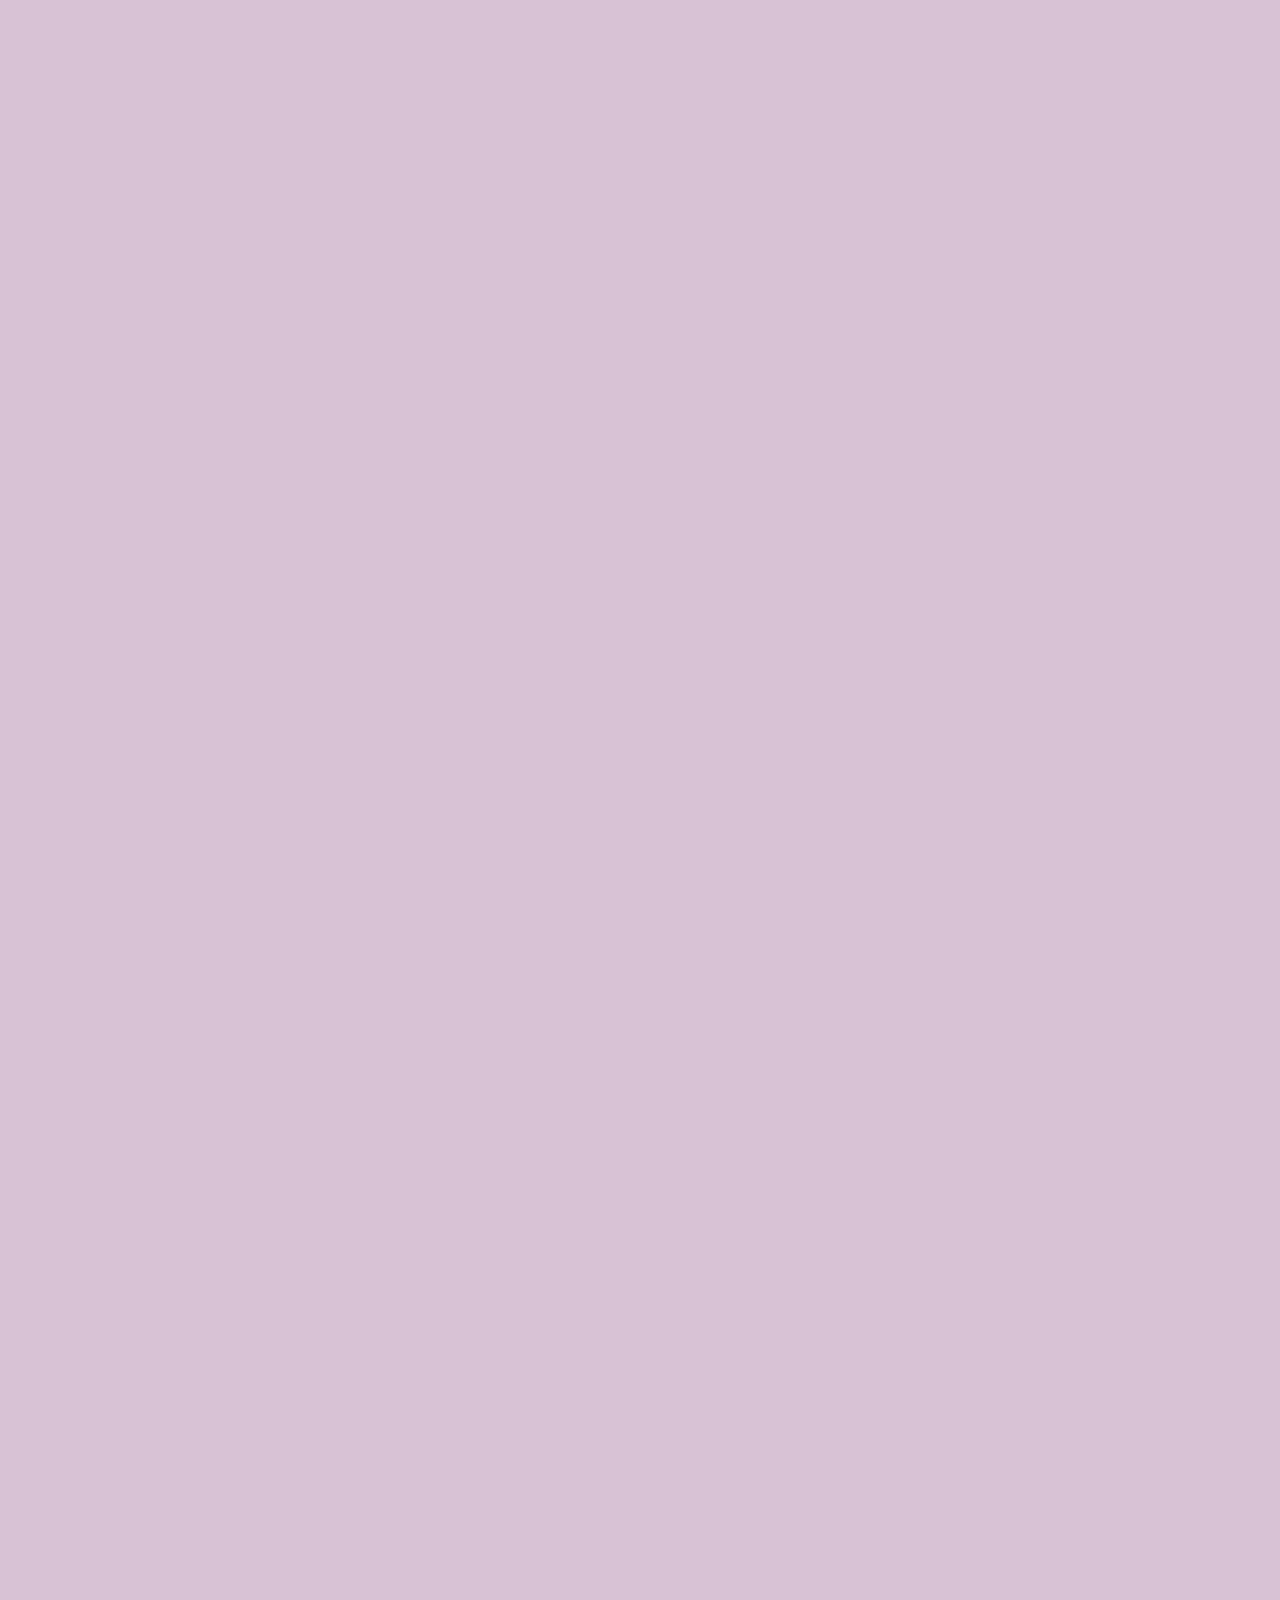
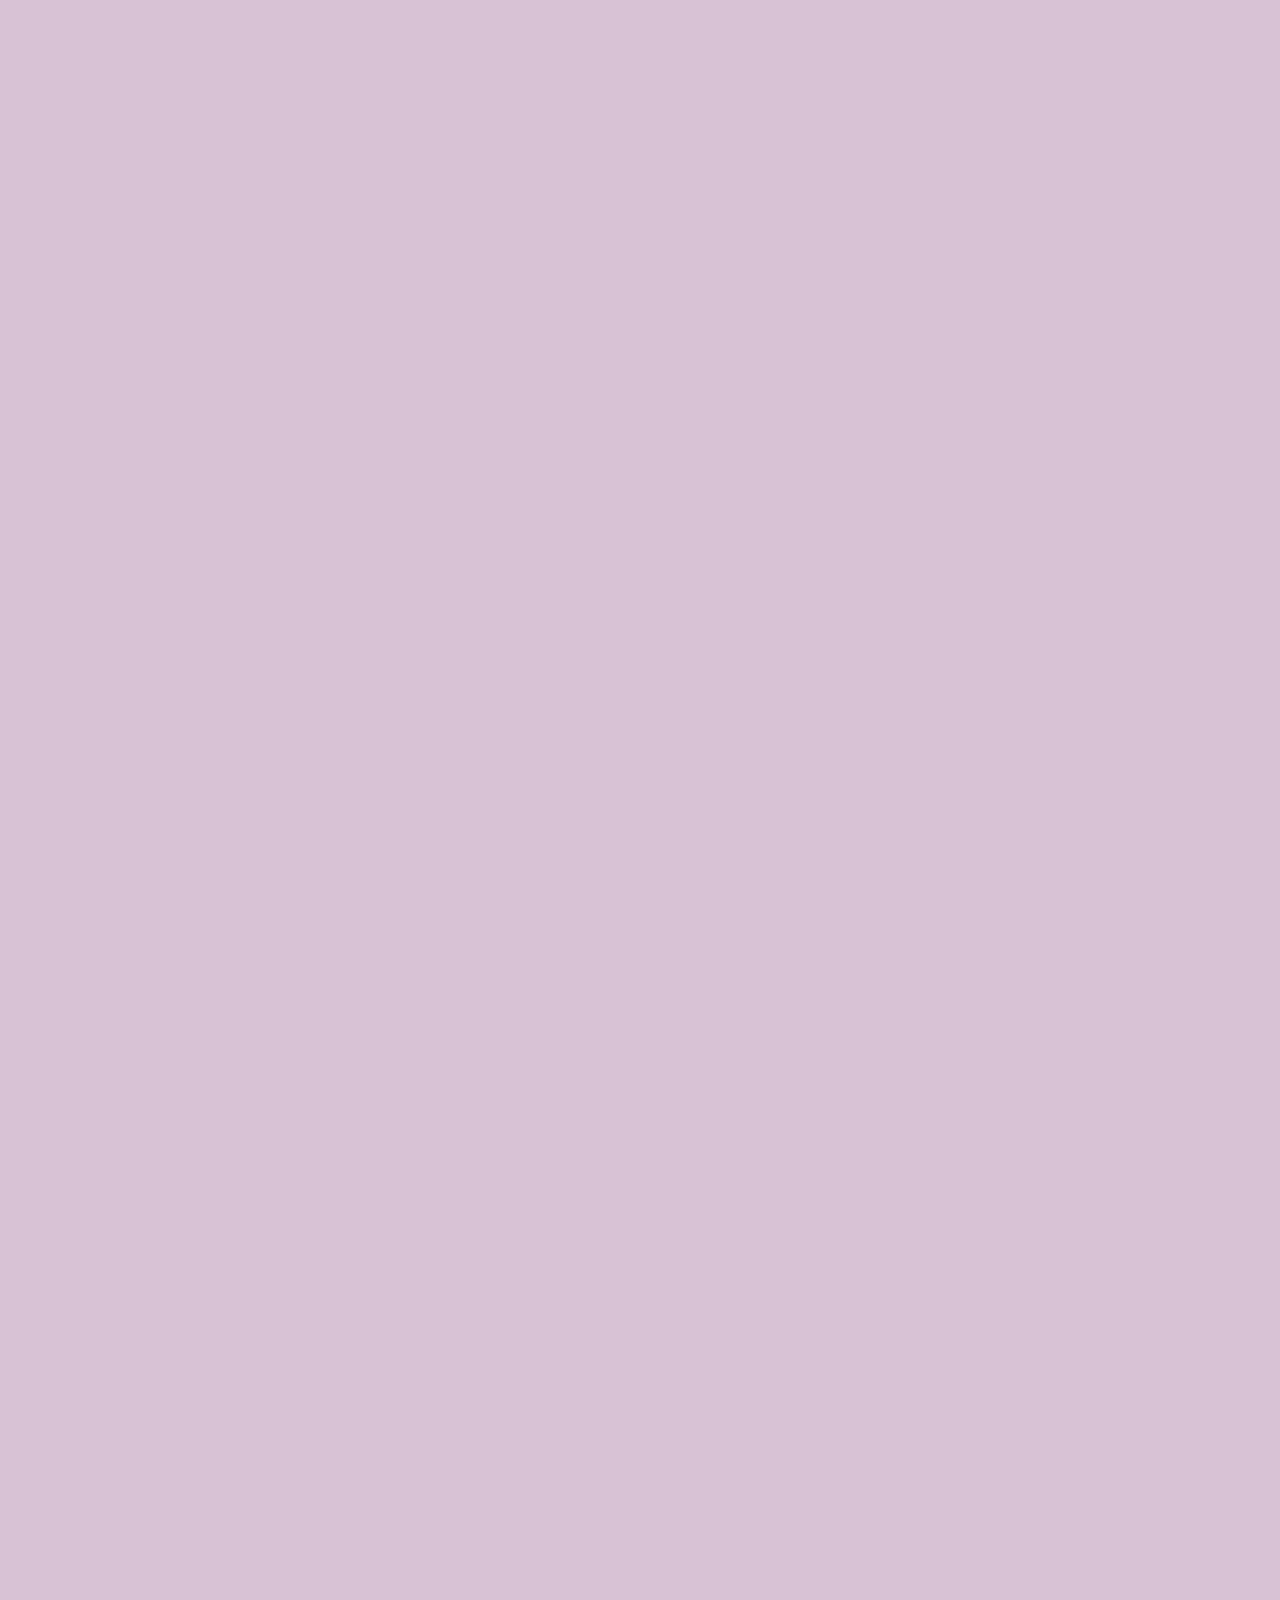
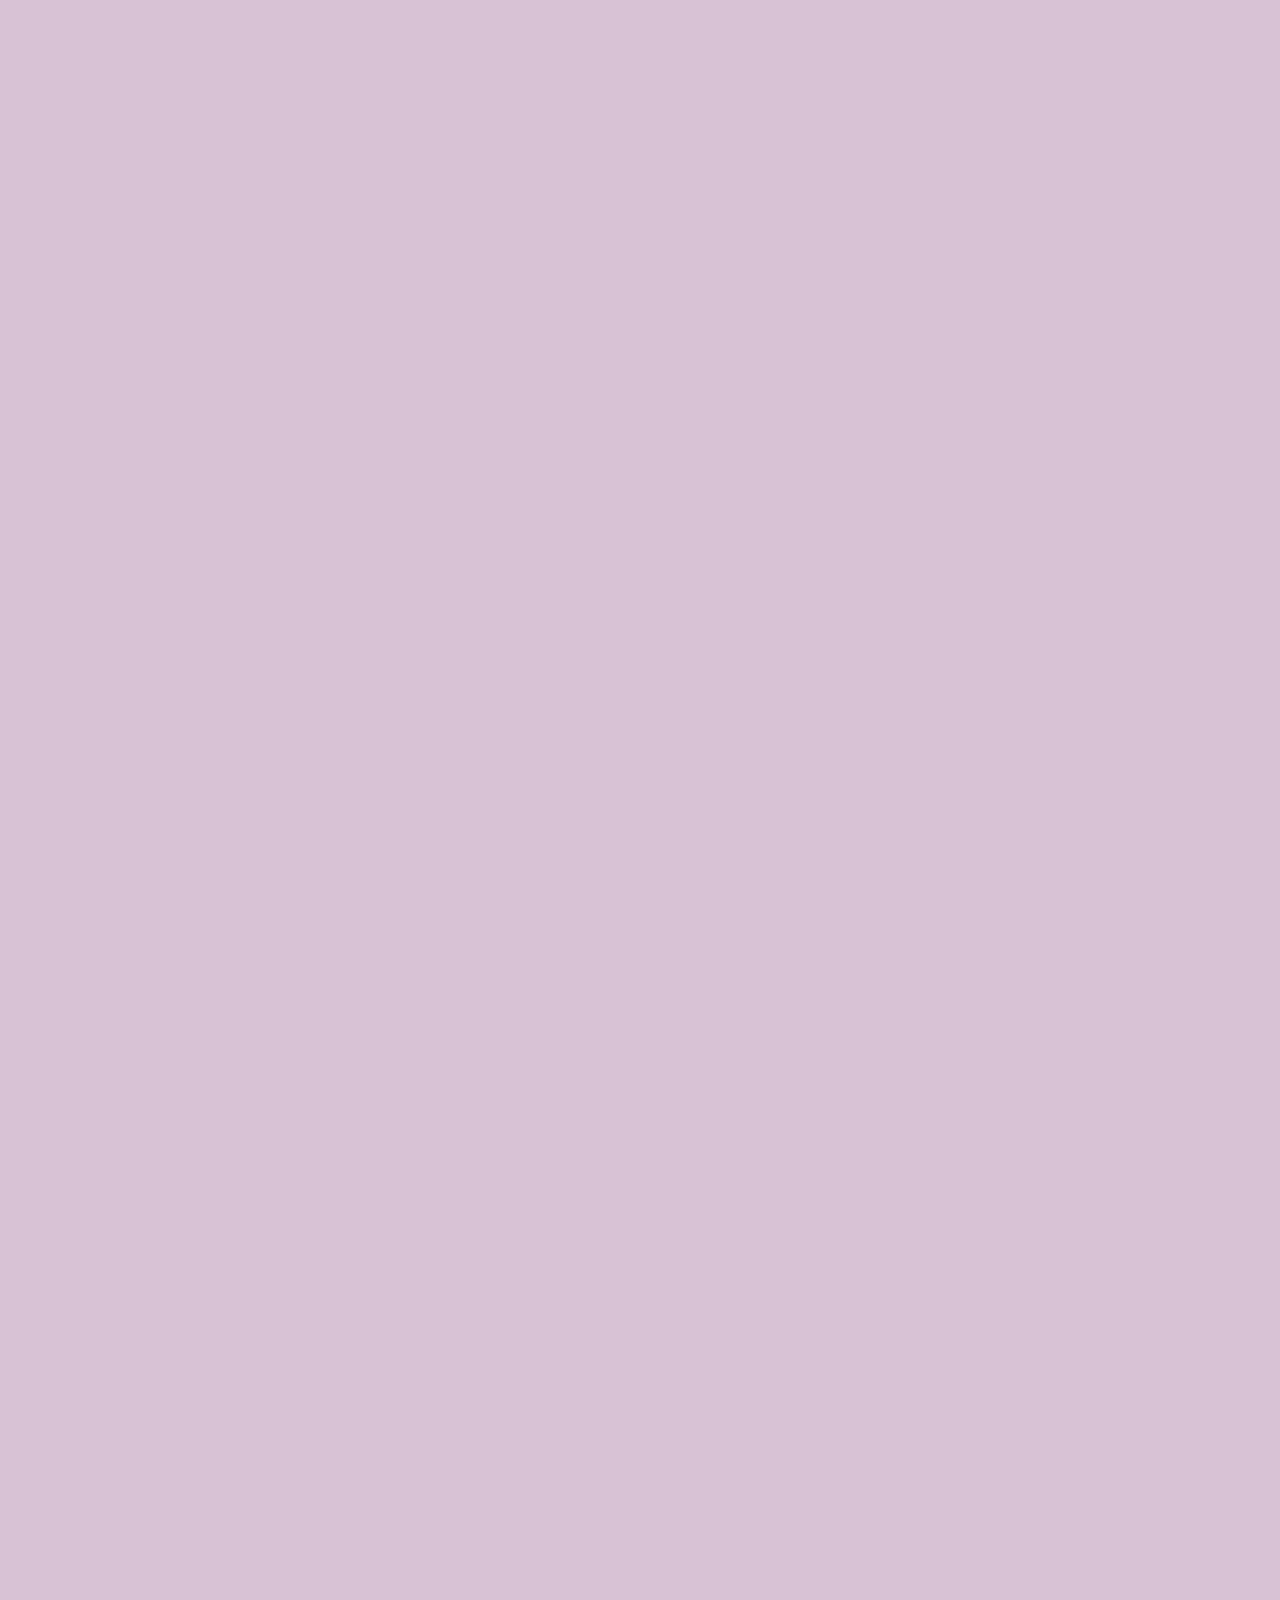
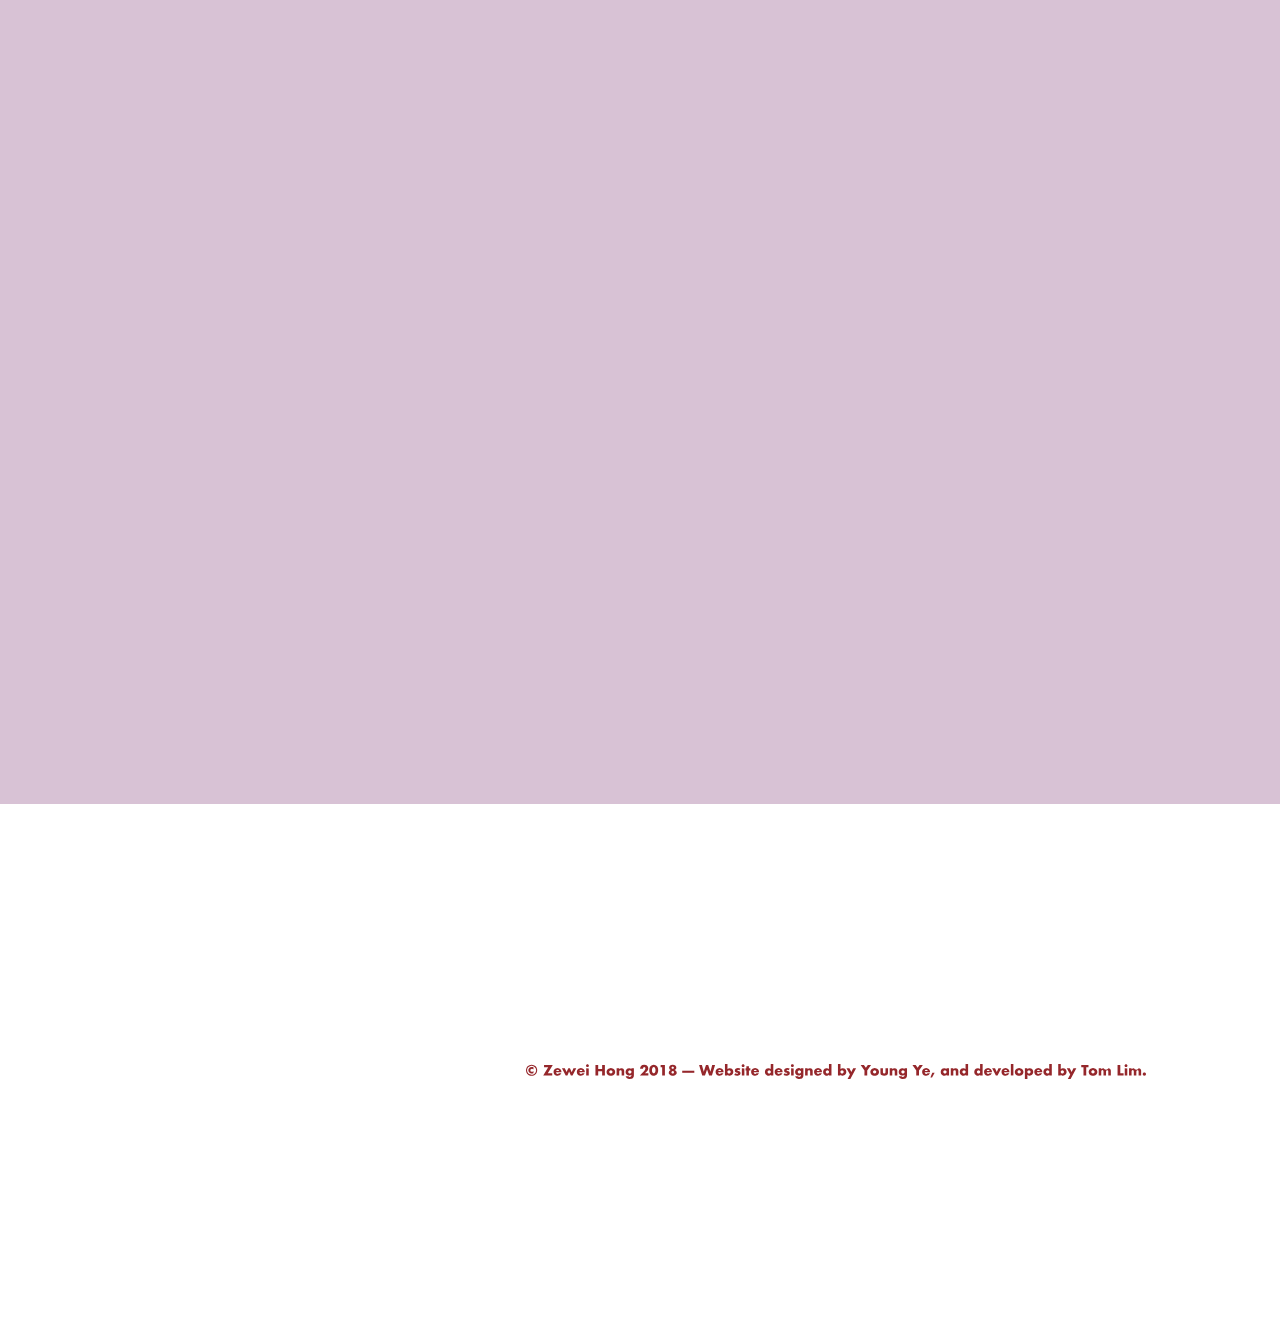
==== index.html @ 54474531 "w" ====
<!DOCTYPE html>
<html>

<head>
  <title>Temp</title>
  <meta charset="utf-8" />
  <script src="https://ajax.googleapis.com/ajax/libs/jquery/3.1.1/jquery.min.js"></script>
  <link rel="icon" href="favicon.gif" type="image/gif" sizes="30x30">
  <link rel="stylesheet" href="https://use.typekit.net/sfn5yct.css">
  <link rel="stylesheet" href="assets/css/maincss.css" type="text/css" media="screen" />
  <script type="text/javascript" src="assets/js/myscript.js"></script>

  <meta name="viewport" content="initial-scale=1.0, width=device-width" />

  <style>

  </style>

  <script>
  </script>


</head>

<body>
  <!-- Page Wrapper -->
  <div id="page">
    <div class="main-hover-imgs"></div>
    <!-- Navbar -->
    <div class="headerNav">
        <div class="logobox main-pg-logobox">
          <img class="logo main-pg-logo" src="assets/imgs/logo.svg" alt="">
        </div>

        <div class="namebox main-pg-namebox">
          <img class="namef" src="assets/imgs/name.svg" alt="">
        </div>

        <div class="navbox main-pg-nav">
          <a href="pages/development.html">
            <img class="nav-menu nav-menu-1pg nm1" src="assets/imgs/CN_tolie_development_2.svg" alt="">
          </a>
          <a href="pages/zoo.html">
            <img class="nav-menu nav-menu-1pg nm2" src="assets/imgs/CN_oakland_zoo_2.svg" alt="">
          </a>
          <a href="pages/polaroid.html">
            <img class="nav-menu nav-menu-1pg nm3" src="assets/imgs/CN_polaroid_2.svg" alt="">
          </a>
          <a href="pages/about.html">
            <img class="nav-menu nav-menu-1pg nm4" src="assets/imgs/CN_about_me_2.svg" alt="">
          </a>
        </div>
    </div>
    <!-- /End Navbar -->
    <!-- Page2 -->
    <div id="page-2">
      <section id="pg1" class="full-screen portfolio-section">
        <div class="main-hero-img"></div>
      </section>
      <!-- Portfolio Section -->
      <section id="portfolio-section" class="portfolio-section">
        <div class="container">
          <img class="main-pg2-img m-pg2-img-1" src="assets/imgs/mainpage/inspiration/1.jpg" alt="">
          <img class="main-pg2-img m-pg2-img-2" src="assets/imgs/mainpage/inspiration/2.jpg" alt="">
          <img class="main-pg2-img m-pg2-img-3" src="assets/imgs/mainpage/inspiration/3.jpg" alt="">
          <img class="main-pg2-img m-pg2-img-3" src="assets/imgs/mainpage/inspiration/4.jpg" alt="">
          <img class="main-pg2-img m-pg2-img-3" src="assets/imgs/mainpage/inspiration/5.jpg" alt="">
          <img class="main-pg2-img m-pg2-img-3" src="assets/imgs/mainpage/inspiration/6.jpg" alt="">
          <img class="main-pg2-img m-pg2-img-3" src="assets/imgs/mainpage/inspiration/7.jpg" alt="">
        </div>
      </section>

      <!-- End Portfolio Section -->

      <!-- About Section -->
      <div id="contact-section" class="about-section">
        <div class="container">
          <div class="col-sm-40">
            <img class="fish-img" src="assets/imgs/footer_contact_fish.png" alt="">
          </div>
          <div style="padding-top:120px;" class="col-sm-60">
            <img style="padding-left:10px; width:580px" src="assets/imgs/footer_contact_all.svg" alt="">
            <img class="copyright" src="assets/imgs/copyright.svg" alt="">
          </div>
        </div>
      </div>
      <!-- End About Section -->


    </div>
  </div>


</body>
</html>
---- assets/css/maincss.css ----
/*general*/

body {
  font-family: adobe-caslon-pro, serif;
  font-style: normal;
  font-weight: 700;
  margin: 0;
  padding: 0;

  background-color: #d8c2d5;
}



a{
  text-decoration: none;
  transition: all 0.2s;
  transform-origin: center;
  color: #183432;
}

a:hover{

}

a:active {
    background-color: hotpink;
}


/* end general */

/* header */

.namebox{
  width: 170px;
  height: auto;

  position: absolute;
  left: 225px;
  top: 71vh;
}

.headerNav{
  position: fixed;
  width: 100%;
  padding-top: 16px;
  z-index: 100;
}

.logo{
  width: auto;
  height: 50px;
  fill: #95272b;
}

.main-pg-logo{
  height: 62px;
}

.logobox{
  position: absolute;
  left: 100px;

  cursor: pointer;

  transition: 0.1s all linear;

  filter: drop-shadow(1px 1px 0px rgba(0,0,0,0.1));
}

.main-pg-logobox{
  left: 225px;
  top: 23.5vh;
}

.navbox{
  position: absolute;
  right: 100px;
  width: auto;
}

.main-pg-nav{
  right: 310px;
  top: 23vh;

  width: 80px;

}


.nav-menu{
  margin-top: 4px;
  margin-left: 15px;

  width: auto;
  height: 50px;

  cursor: pointer;

  transition: 0.2s all;

  filter: drop-shadow(1px 1px 0px rgba(0,0,0,0.1));
}

.nav-menu-1pg{
  height: 80px;
}

.clicked{
  transform: translate(2px,2px);
  opacity: .9;
}

.logobox:hover,.nav-menu:hover{
  opacity: 1;
  transform: translate(2px,2px);
}

.fixed{
  position: absolute;
  top: 4680px
}

/* end header */

/* main 1pg */
#pg1{
  display: block;
  vertical-align: middle;
}

.main-hero-img{
  position: absolute;
  width: 600px;
  height: 400px;

  top: 50vh;
  left: 50%;

  margin-left: -300px;
  margin-top: -200px;

  background-image: url("../imgs/mainpage/main_pg1_1.jpg");
  background-position: center;
  background-size: cover;
}

/* end main 1pg */

/* main 2pg */
.container{

}
.main-pg2-img{
  width: auto;
  height: 600px;
  position: relative;
  left: 50%;

  display: table;

  margin-bottom: 8vh;
}

.m-pg2-img-1{
  margin-left: -300px;
}
.m-pg2-img-2{
  margin-left: -400px;
}
.m-pg2-img-3{
  margin-left: -225px;
}
/* end main 2pg */

/* hover-img */
.main-hover-imgs{
  position: fixed;
  z-index: 12;

  width: 100%;
  height: 100vh
}

.hover-development{
  background-image: url("../imgs/mainpage/hover_development.png");
  background-position: center;
  background-size:contain;
  background-repeat: no-repeat;
}

.hover-zoo{
  background-image: url("../imgs/mainpage/hover_zoo_02.png");
  background-position: center;
  background-size:contain;
  background-repeat: no-repeat;
}

.hover-polaroid{
  background-image: url("../imgs/mainpage/hover_hong037.png");
  background-position: center;
  background-size:contain;
  background-repeat: no-repeat;
}

.hover-aboutme{
  background-image: url("../imgs/mainpage/hover_aboutme.png");
  background-position: center;
  background-size:contain;
  background-repeat: no-repeat;
}
/* end hover-img */

/* polaroid */
.img-box{
  width: 12.5%;
  height: 220px;
  position: relative;
  float: left;

  transition: 0.4s all;
}
.img-hover{
  width: 100%;
  height: 100%;
  overflow: hidden;

  transition: 0.4s all;
}
.img-polaroid{
  width: auto;
  height: 118%;
  transform: translate(-10px,-10px);
}

.img-p-1{

}
.img-p-2{

}

.img-p-4{

  transform: translate(-124px,-24px);
}

.img-p-7{
  height: 154%;
  transform: translate(-3px,-24px);
}
.img-p-12{
  transform: translate(-131px,-24px);
}

.img-p-39{
  transform: translate(-51px,-24px);
}

.img-box:hover{
  z-index: 100;

}
.img-box:hover .img-hover{
  transform: scale(1.2);
  z-index: 10;
}

/* end-polaroid */

/* development */
.development-img{
  position: absolute;
  margin: 0;
  padding: 0;
  width: 33.33%;
  height: 100vh;
  transition: 1s all;
  top: 0px;
  cursor: pointer;

  opacity: 0.9;
  overflow: hidden;
}

.development-img:hover{
  opacity: 1;

}

.di1{
  left: 0px;
}


.di2{
  left: 33.33%;
}
.di3{
  left: 66.66%;
}
.di-img-1{
  position: relative;
  float: left;
  height: 100vh;

  margin-right: 20px;

  transition: 1s all;
}
.di-img-3{
  position: relative;
  height: 100vh;
  margin-left: -420px;
  transition: 1s all;
}
/* end development */


/* zoo */
.img-zoo-box{
  position: relative;
  left: 100px;
  top: 15vh;

  width: 1080px;
  height: 520px;


  overflow: scroll;
}

.img-zoo-box-inside{
  position: relative;

  width: 30130px;
  height: 520px;

}
.img-zoo{
  position: relative;
  float: left;
  height: 100%;
  margin: 0;
}


/* end zoo */

/* about */
.about-page{
  padding: 120px 100px 100px 100px;
}

#body-title{
  color: #93272d;
  padding-left: 16px;
}

.bodytext{
  color: #93272d;
  padding-left: 40%;
  padding-right: 12%;
}
/* end about */



/*header*/


/*end/*/

/*1stindex*/

/*end1stindex*/


/*media*/


li{
  list-style-type: none;
}

#page{
  position: relative;
  overflow-x: hidden;
  overflow-y: hidden;
  width: 100%;

  padding: 0;
}

#page-2{
  position: relative;
  box-sizing: border-box;
  z-index: 10;
}

.col-sm-6{
  float: left;
  width: 50%;
  position: relative;
  min-height: 1px;
}

.col-sm-7{
  float: left;
  position: relative;
  min-height: 1px;
}

.full-screen{
  height: 100vh;
  width: 100%;
}

.col-sm-40{
  width: 40%;
  position: relative;

  float: left;
}
.col-sm-60{

  width: 60%;
  position: relative;

  float: left;
}

/* contact */

#contact-section{
  height: 540px;

  background-color: white;
}

.fish-img{
  transform-origin: top middle;
  padding-left:120px;
  height: 540px;
}
.copyright{
  margin-top: 140px;
  width:620px;

}

/* end contact */

.footer{

}




@media screen and (min-width: 900px) {
}
@media screen and (min-width: 1200px) {
}
@media screen and (min-width: 1800px) {

}
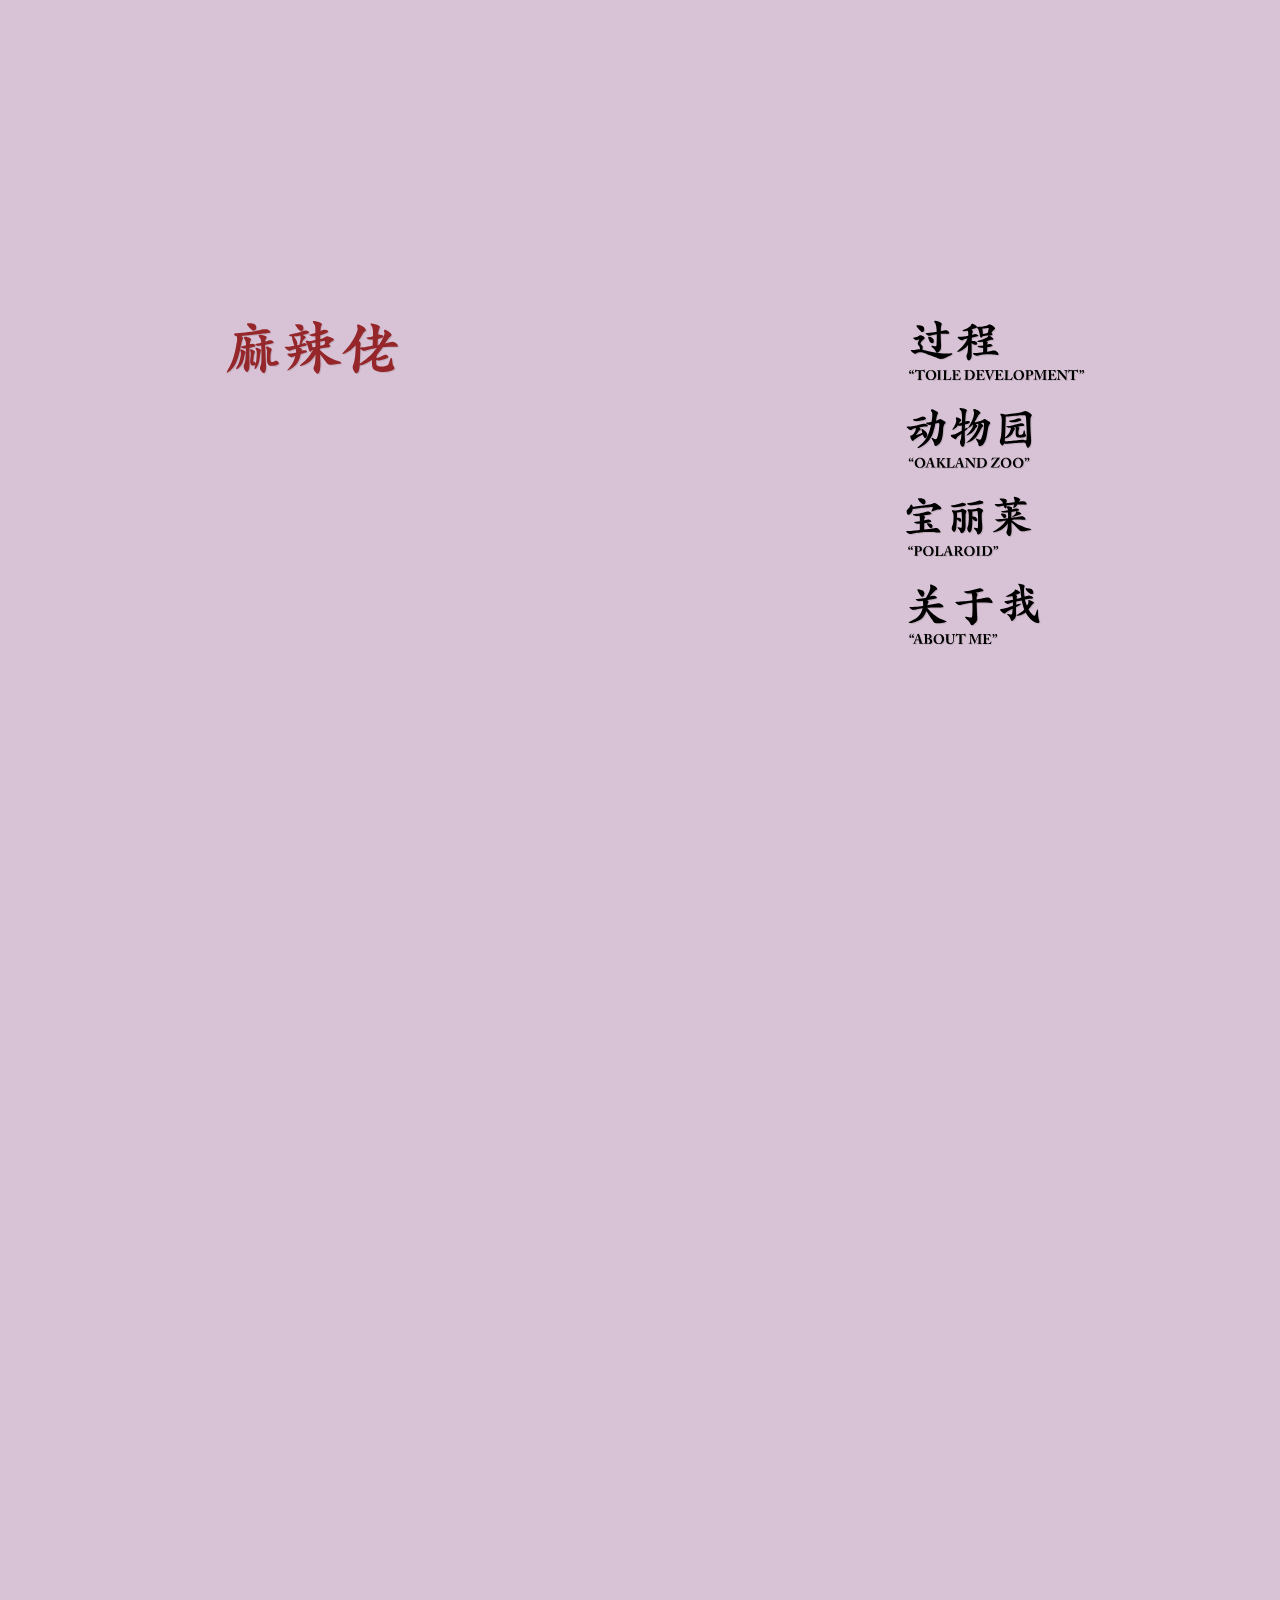
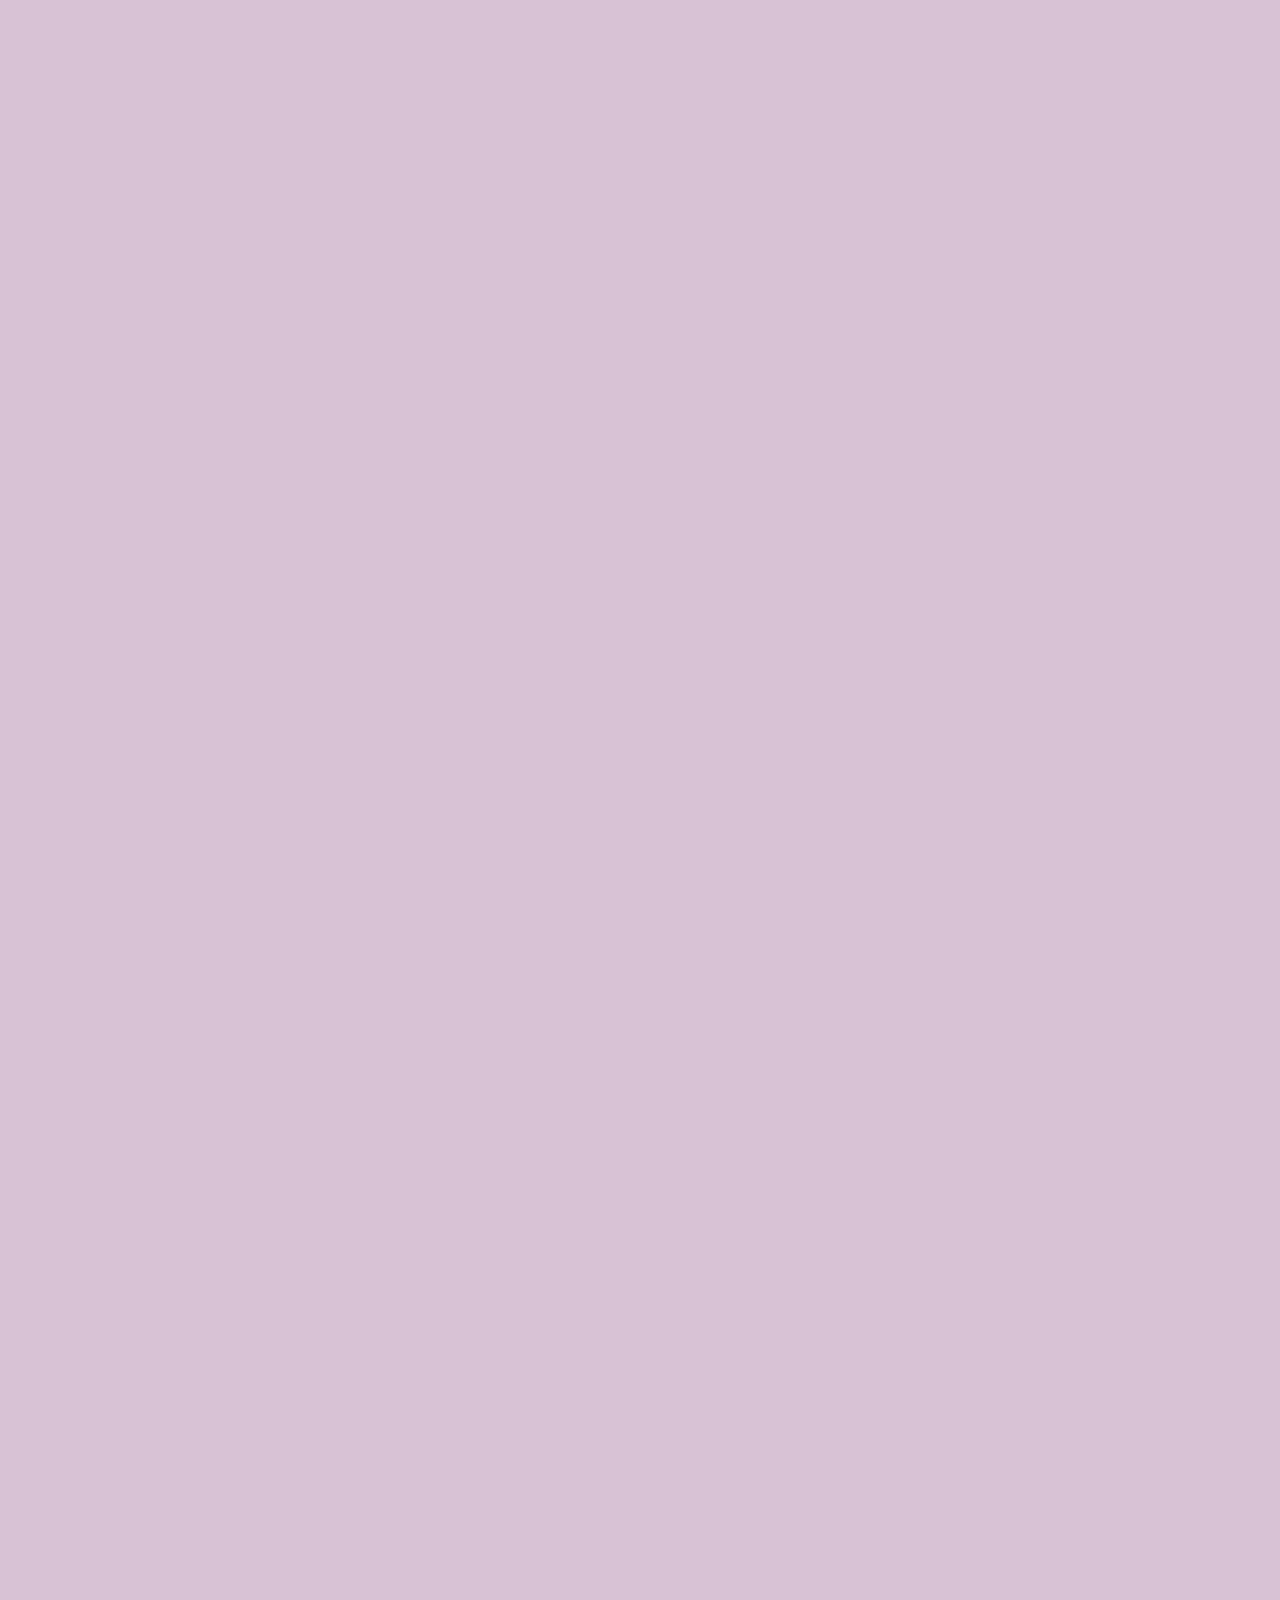
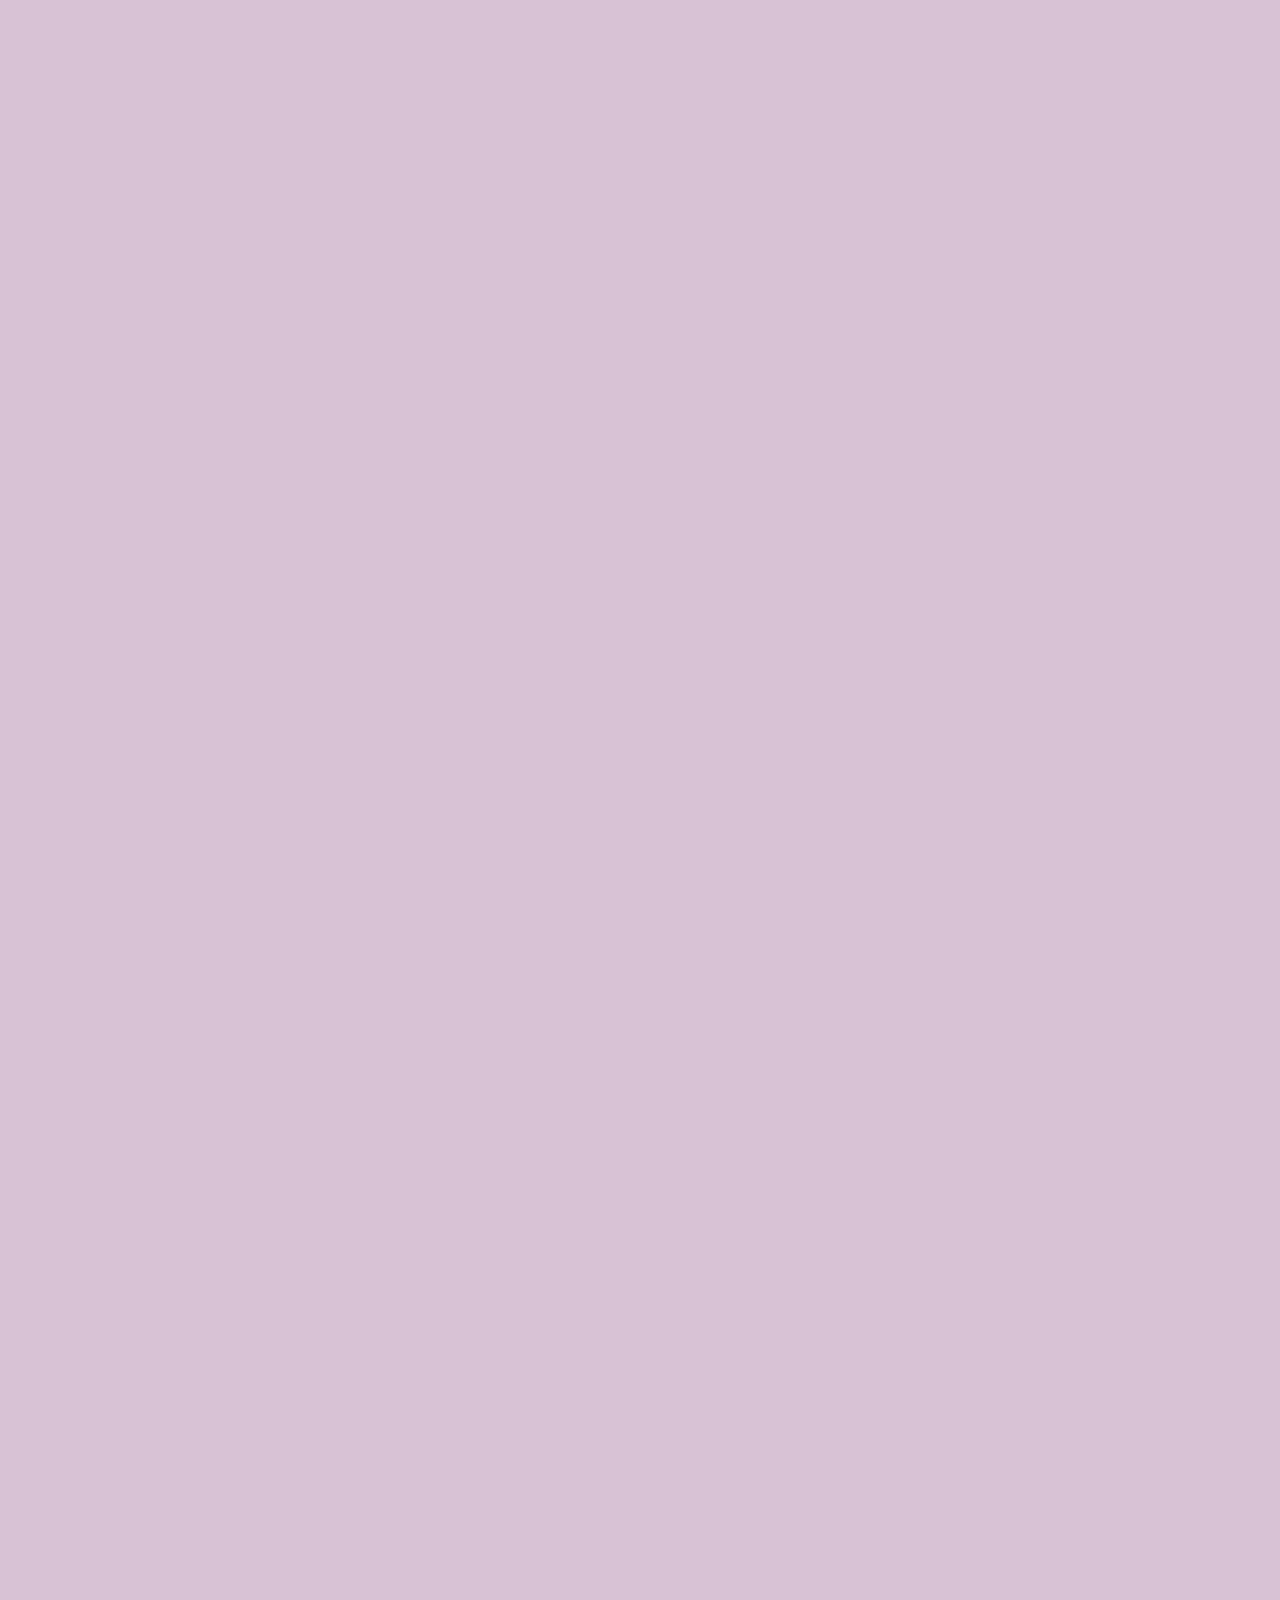
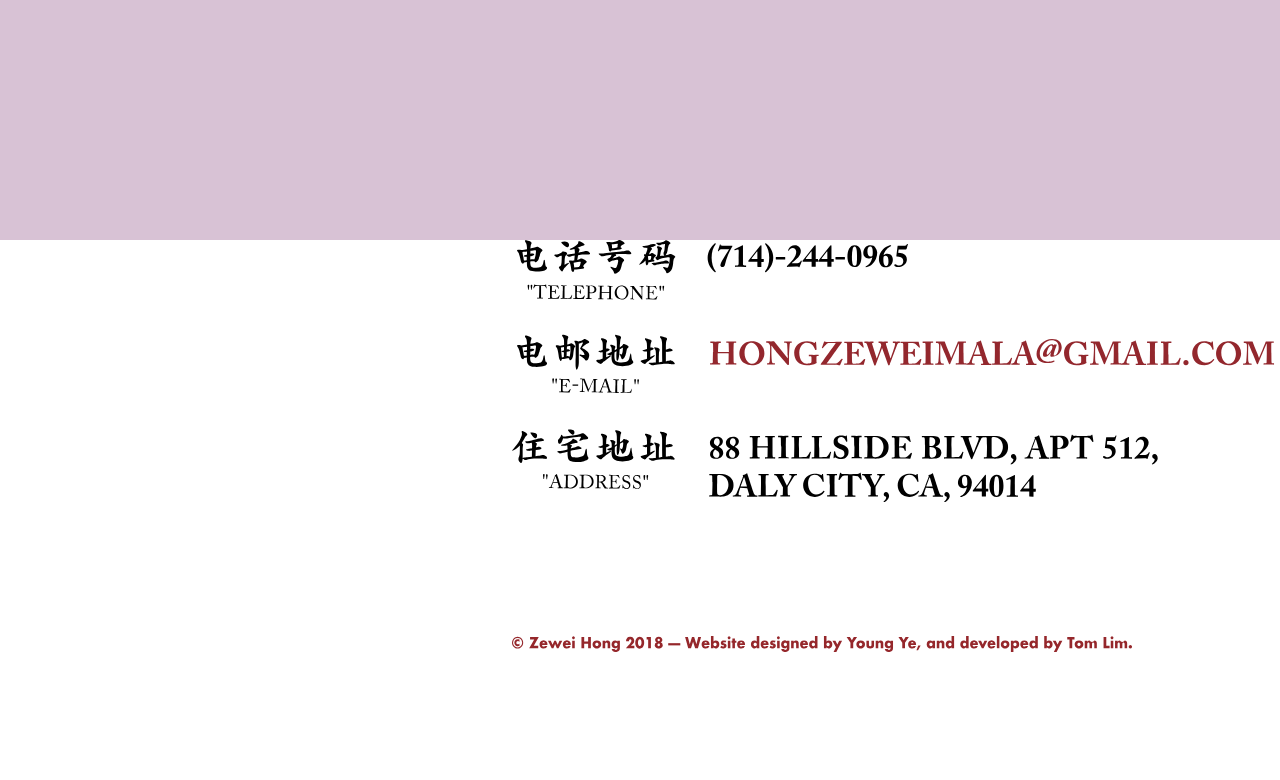
==== commit be5f9996: "wqwe" ====
--- a/index.html
+++ b/index.html
@@ -3,17 +3,26 @@
 <html>
 
 <head>
-  <title>Temp</title>
+  <title>Zewei Hong</title>
   <meta charset="utf-8" />
   <script src="https://ajax.googleapis.com/ajax/libs/jquery/3.1.1/jquery.min.js"></script>
-  <link rel="icon" href="favicon.gif" type="image/gif" sizes="30x30">
+  <link rel="icon" href="favicon.gif" type="image/gif" sizes="60x60">
   <link rel="stylesheet" href="https://use.typekit.net/sfn5yct.css">
   <link rel="stylesheet" href="assets/css/maincss.css" type="text/css" media="screen" />
   <script type="text/javascript" src="assets/js/myscript.js"></script>
 
-  <meta name="viewport" content="initial-scale=1.0, width=device-width" />
+  <!-- <meta name="viewport" content="initial-scale=1.0, width=device-width" /> -->
 
   <style>
+    .fixed{
+      position: absolute;
+      top: 4080px
+    }
+
+    .fixed2{
+      position: absolute;
+      top: 3980px
+    }
 
   </style>
 
@@ -26,11 +35,171 @@
 <body>
   <!-- Page Wrapper -->
   <div id="page">
-    <div class="main-hover-imgs"></div>
+    <!-- Wrapper -->
+
+
+    <div class="hovers">
+      <div class="main-hover-imgs-link">
+        <a href="pages/development.html">
+          <div class="mhil-img mhil-img1">
+            <img class="img-hover-ori link-img-hover lihoverori-1" src="assets/imgs/mainpage/hover-link-img-1b.png" alt="">
+            <img class="img-hover-ori link-img-ori lihoverori-1" src="assets/imgs/mainpage/hover-link-img-1a.png" alt="">
+          </div>
+        </a>
+        <a href="pages/zoo.html">
+          <div class="mhil-img mhil-img2">
+            <img class="img-hover-ori link-img-hover lihoverori-2b" src="assets/imgs/mainpage/hover-link-img-2b.png" alt="">
+            <img class="img-hover-ori link-img-ori lihoverori-2a" src="assets/imgs/mainpage/hover-link-img-2a.png" alt="">
+          </div>
+
+          <div class="mhil-img mhil-img2 mhil-i2-2">
+            <img class="img-hover-ori link-img-hover lihoverori-2d" src="assets/imgs/mainpage/hover-link-img-2d.png" alt="">
+            <img class="img-hover-ori link-img-ori lihoverori-2c" src="assets/imgs/mainpage/hover-link-img-2c.png" alt="">
+          </div>
+        </a>
+        <a href="pages/polaroid.html">
+          <div class="mhil-img mhil-img3 mhil-i3-1">
+            <img class="img-hover-ori lihoverori-3a" src="assets/imgs/mainpage/hover-link-img-3a.png" alt="">
+          </div>
+
+          <div class="mhil-img mhil-img3 mhil-i3-2">
+            <img class="img-hover-ori link-img-hover lihoverori-3d" src="assets/imgs/mainpage/hover-link-img-3d.png" alt="">
+            <img class="img-hover-ori link-img-ori lihoverori-3c" src="assets/imgs/mainpage/hover-link-img-3c.png" alt="">
+          </div>
+        </a>
+        <a href="pages/about.html">
+          <div class="mhil-img mhil-img4">
+            <img class="img-hover-ori link-img-hover lihoverori-4b" src="assets/imgs/mainpage/hover-link-img-4b.png" alt="">
+            <img class="img-hover-ori link-img-ori lihoverori-4a" src="assets/imgs/mainpage/hover-link-img-4a.png" alt="">
+          </div>
+        </a>
+      </div>
+      <div class="main-hover-imgs"></div>
+
+    </div>
+
     <!-- Navbar -->
     <div class="headerNav">
         <div class="logobox main-pg-logobox">
-          <img class="logo main-pg-logo" src="assets/imgs/logo.svg" alt="">
+          <svg class="logo main-pg-logo" version="1.1" id="Layer_1" xmlns="http://www.w3.org/2000/svg" xmlns:xlink="http://www.w3.org/1999/xlink" x="0px" y="0px"
+          	 viewBox="0 0 225.9 80.1" style="enable-background:new 0 0 225.9 80.1;" xml:space="preserve">
+          		<g class="st0">
+          			<path class="st1" d="M18.4,43.2c-0.9,3.6-1.9,6.7-3,9.5c-1.1,2.7-2.3,5-3.6,6.9c-1.3,1.9-2.8,3.6-4.3,5c-2.9,2.6-4.6,3.7-5.1,3.4
+          				c-0.5-0.3,0.3-2.2,2.4-5.7c2-3.3,3.7-7.1,5.3-11.6c1.6-4.5,3-9.8,4.1-16c0.4-2,0.6-3.7,0.9-5.2s0.4-2.7,0.5-3.8
+          				c0.1-1.1,0.1-2,0-2.7c-0.1-0.8-0.2-1.5-0.3-2.1c-0.6-0.1-1-0.2-1.2-0.3c-0.3-0.1-0.5-0.2-0.8-0.4c-1.4-0.9-1.9-1.6-1.7-2.2
+          				c0.3-0.6,1.6-0.9,3.9-1c2-0.1,4.3-0.3,6.8-0.5c2.5-0.2,5.1-0.6,7.8-0.9c2.7-0.4,5.4-0.8,8-1.2c2.7-0.5,5.1-1,7.5-1.5
+          				c1.3-0.3,2.4-0.6,3.4-0.8c1-0.2,1.9-0.3,2.7-0.3c0.8,0,1.6,0,2.3,0.2c0.7,0.2,1.5,0.5,2.3,0.9c2,1.2,2.8,2.1,2.5,2.7
+          				c-0.3,0.7-2.1,1.2-5.3,1.5c-0.9,0.1-2,0.2-3.5,0.4s-3.2,0.3-5,0.6c-1.8,0.2-3.7,0.5-5.7,0.7c-2,0.2-3.9,0.5-5.6,0.7
+          				c-2.2,0.3-4.4,0.5-6.7,0.6c-2.3,0.2-4.2,0.3-5.8,0.5c0.9,0.7,1.4,1.3,1.8,1.7c0.3,0.4,0.4,0.9,0.2,1.5c-0.4,0.7-0.7,1.6-1.1,2.8
+          				c-0.4,1.2-0.7,2.6-1,4.3C20.2,35.5,19.3,39.6,18.4,43.2z M25.5,45c0.2-0.7,0.4-1.3,0.6-1.9c0.2-0.5,0.3-1,0.4-1.4
+          				c0-0.4,0-0.8-0.3-1.1c-0.2-0.3-0.6-0.7-1.2-1c-0.6-0.3-1.4-0.7-2.4-1.1c-1.3-0.5-2.2-0.5-2.6-0.3c-0.4,0.3-0.3,1.1,0.2,2.6
+          				c0.6,1.6,0.5,4.4-0.5,8.4c-0.6,2.4-1.1,4.3-1.7,5.9c-0.6,1.6-1.4,3.2-2.3,4.7c-0.7,1.1-1.1,1.9-1.3,2.5c-0.2,0.6-0.1,1,0.1,1.1
+          				c0.2,0.2,0.6,0.1,1.2-0.2c0.6-0.3,1.2-0.7,1.9-1.3c1-0.8,1.8-1.6,2.5-2.5c0.7-0.9,1.4-1.8,2-2.9c0.6-1.1,1.1-2.2,1.5-3.6
+          				c0.4-1.3,0.8-2.8,1.1-4.6C25.1,46.9,25.3,45.7,25.5,45z M31.6,46.1c0-3.5,0.1-6.9,0.2-10.2c0.8-0.1,1.6-0.3,2.5-0.5
+          				c0.9-0.2,1.7-0.4,2.3-0.5c1.9-0.5,2.8-1.1,2.7-2c-0.1-0.9-0.9-1.5-2.5-2c-0.4-0.1-1.1-0.1-2.1,0c-1,0.1-1.9,0.2-2.6,0.3
+          				c0.2-2.2,0.5-3.8,1.1-4.7c0.3-0.4,0.4-0.8,0.5-1.2s0-0.8-0.3-1.1c-0.3-0.4-0.8-0.7-1.4-1.1c-0.7-0.3-1.6-0.6-2.9-0.9
+          				c-4.5-1.1-5.8-0.1-3.8,2.8c0.3,0.5,0.6,1,0.8,1.5c0.3,0.5,0.5,1,0.6,1.5c0.2,0.6,0.3,1.2,0.3,2s0.1,1.7,0.1,2.7
+          				c-0.8,0.3-1.6,0.5-2.5,0.7c-0.9,0.2-1.7,0.4-2.4,0.5c-1,0.2-1.5,0.5-1.6,0.9c-0.1,0.4,0.5,0.9,1.6,1.4c0.6,0.3,1.2,0.4,1.9,0.5
+          				c0.7,0.1,1.6,0,2.9-0.2c-0.1,3.4-0.2,6.3-0.3,8.7c-0.1,2.4-0.3,4.4-0.5,6c-0.2,1.6-0.4,2.9-0.7,3.8c-0.3,1-0.5,1.7-0.8,2.3
+          				c-0.5,1.1-0.7,2.2-0.6,3.4c0.1,1.2,0.4,2.3,1,3.4c1.2,2.1,2.3,3.1,3.4,3c1.1-0.1,1.9-1.3,2.6-3.7c0.2-0.4,0.3-0.8,0.3-1.2
+          				c0-0.4,0.1-0.9,0.2-1.5c0-0.6,0.1-1.3,0.1-2.1s0-1.9,0-3.2C31.6,52.7,31.6,49.6,31.6,46.1z M36.9,13.7c0.7,0.1,1.2-0.1,1.8-0.4
+          				c0.5-0.3,1-0.9,1.3-1.6c0.3-0.8,0.4-1.7,0.3-2.9c-0.1-1.4-0.8-2.5-2.1-3.3c-1.3-0.8-3.5-1.2-6.7-1.3c-1.7-0.1-2.7,0.1-3,0.6
+          				c-0.3,0.5,0.1,1.4,1.1,2.7c0.5,0.6,0.9,1,1.2,1.5c0.4,0.4,0.7,0.8,1.2,1.2c0.4,0.4,0.9,0.8,1.4,1.3c0.5,0.5,1.1,1,1.8,1.6
+          				C35.7,13.3,36.2,13.6,36.9,13.7z M45.8,42.6c0.2-0.9,0.3-1.8,0.5-2.5c0.2-1,0.1-1.7-0.4-2.2c-0.5-0.5-1.7-1.1-3.7-1.8
+          				c-1.5-0.5-2.4-0.5-2.7,0s-0.1,1.3,0.8,2.7c0.5,0.7,0.7,1.8,0.7,3.2c0,1.4-0.1,3.2-0.2,5.3c-0.1,1.8-0.2,3.5-0.4,5
+          				c-0.2,1.5-0.4,3-0.8,4.6c0-0.5-0.1-1.2-0.4-2c-0.3-0.6-0.5-0.9-0.8-0.9c-0.3-0.1-0.8,0-1.4,0.1c-0.1,0.1-0.2,0-0.3-0.1
+          				c-0.1-0.1-0.1-0.4-0.1-0.8c0-0.4,0-1,0.1-1.7c0-0.8,0.2-1.8,0.3-3c0-0.9,0.1-1.6,0.2-2.1c0.1-0.6,0.2-1,0.3-1.5
+          				c0.1-0.4,0.2-0.8,0.3-1.2c0.1-0.4,0.3-0.8,0.5-1.3c0.2-0.5,0.3-0.9,0.3-1.3c0-0.4,0-0.7-0.2-0.9c-0.2-0.3-0.5-0.5-0.9-0.8
+          				c-0.5-0.3-1.1-0.6-1.9-1c-3.1-1.4-4-0.7-2.8,2c0.2,0.4,0.3,1.1,0.4,2.2c0.1,1.1,0,2.6-0.2,4.5c-0.3,2.4-0.5,4.4-0.5,5.9
+          				c0,1.5,0.1,2.7,0.4,3.6c0.3,0.9,0.7,1.4,1.2,1.7c0.6,0.3,1.2,0.5,2,0.5c1.9,0.1,3-0.4,3.3-1.4c-0.1,0.4-0.2,0.7-0.3,1
+          				c-0.1,0.3-0.2,0.7-0.3,1c-0.7,2.5-0.8,3.8-0.3,4c0.5,0.2,1.3-0.5,2.3-2c0.7-0.9,1.2-1.9,1.7-2.9c0.5-1,0.9-2.2,1.2-3.4
+          				c0.4-1.3,0.6-2.6,0.9-4.1c0.2-1.5,0.4-3.1,0.6-4.9C45.5,44.6,45.6,43.5,45.8,42.6z M52.3,41c0.1,2.5,0.2,4.6,0.2,6.6
+          				c0.1,1.9,0.2,3.7,0.2,5.2c0.1,1.6,0.2,3.2,0.3,4.7c0,0.7,0.1,1.4,0.1,2c0,0.6,0,1.2,0,1.8c0,0.6-0.1,1.2-0.2,1.9
+          				c-0.1,0.7-0.2,1.4-0.4,2.2c-0.4,1.9-1.1,3-2,3.2c-0.9,0.2-2-0.5-3.3-2.1c-1.2-1.6-1.9-2.9-2-4c-0.1-1.1,0.1-2.2,0.7-3.4
+          				c0.3-0.7,0.6-1.6,0.8-3c0.2-1.3,0.3-3,0.4-5.2c0-2.1,0-4.6,0-7.6c-0.1-2.9-0.2-6.3-0.3-10.2c-1.6,0.3-2.8,0.4-3.6,0.4
+          				c-0.8,0-1.6-0.1-2.4-0.4c-1.3-0.6-1.8-1.1-1.6-1.5s1-0.8,2.4-1.1c1-0.2,1.9-0.3,2.7-0.5c0.8-0.2,1.7-0.4,2.5-0.6
+          				c-0.1-1.1-0.1-2-0.3-2.7c-0.1-0.7-0.3-1.2-0.4-1.7c-0.2-0.5-0.3-0.8-0.5-1.1c-0.2-0.3-0.4-0.6-0.6-0.8c-1.5-1.9-1.9-3.1-1.3-3.6
+          				c0.6-0.5,2.4-0.4,5.3,0.3c1.3,0.3,2.2,0.6,2.9,0.8c0.7,0.3,1.2,0.5,1.5,0.8c0.3,0.3,0.5,0.6,0.4,0.9c-0.1,0.4-0.2,0.8-0.5,1.2
+          				c-0.3,0.4-0.5,1-0.8,1.8c-0.3,0.8-0.4,1.7-0.5,2.6c0.4-0.1,1-0.3,1.7-0.5c0.8-0.3,1.3-0.5,1.7-0.6c0.7-0.3,1.2-0.4,1.7-0.6
+          				c0.5-0.1,1-0.2,1.4-0.2c0.4,0,0.8,0.1,1.2,0.2s0.8,0.3,1.3,0.6c1.3,0.7,1.8,1.4,1.7,2.1c-0.1,0.7-0.8,1.2-2.1,1.4
+          				c-1.9,0.4-3.6,0.8-4.9,1.1c-1.4,0.3-2.6,0.6-3.8,0.8C52.1,35.7,52.2,38.5,52.3,41z M69.6,56.1c0.2-0.7-0.2-1.4-1-2.2
+          				c-0.9-0.7-1.6-1.1-2.3-1.2c-0.7-0.1-1.4,0.1-2.3,0.5c-0.7,0.4-1.3,0.7-1.8,0.9c-0.6,0.2-1.1,0.3-1.7,0.2c-0.4,0-0.7-0.1-1-0.3
+          				c-0.3-0.2-0.5-0.6-0.6-1.2c-0.1-0.6-0.2-1.4-0.2-2.5c0-1.1,0-2.5,0.1-4.3c0-0.8,0.1-1.5,0.2-2.1c0-0.6,0.1-1.1,0.2-1.6
+          				c0.1-0.5,0.2-0.9,0.3-1.4c0.1-0.4,0.3-0.9,0.5-1.3c0.2-0.5,0.3-0.9,0.3-1.3c0-0.4-0.1-0.7-0.3-1c-0.2-0.3-0.5-0.6-1-1
+          				c-0.5-0.4-1.2-0.8-2.1-1.2c-1.6-0.9-2.7-1.1-3.4-0.6c-0.7,0.4-0.7,1.2,0,2.4c0.2,0.5,0.4,0.9,0.5,1.4c0.1,0.5,0.2,1.1,0.3,1.9
+          				c0,0.8,0.1,1.7,0,2.7c0,1.1-0.1,2.4-0.1,4c-0.1,2.4-0.1,4.3,0,5.8c0.1,1.5,0.4,2.7,0.8,3.6c0.4,0.9,1,1.5,1.7,2
+          				c0.8,0.4,1.8,0.7,3,0.9c1.1,0.1,2.2,0.1,3.6-0.1c1.3-0.2,2.6-0.5,3.9-1.1C68.6,57.4,69.4,56.8,69.6,56.1z"/>
+          			<path class="st1" d="M104,33.2c-1.6,0.4-3.1,0.8-4.4,1.1c-1.4,0.4-2.7,0.7-4,1.1c2.1,0.7,3.3,1.3,3.7,1.8
+          				c0.4,0.5,0.2,1.3-0.6,2.4c1.5-0.4,2.5-0.6,3.2-0.6c0.7,0,1.4,0.1,2.1,0.2c1.3,0.3,1.9,0.8,1.9,1.4c0,0.6-0.8,1.2-2.4,1.7
+          				c-1,0.3-1.9,0.6-2.9,0.9c-1,0.3-1.9,0.6-2.8,0.9c-0.5,2.3-1,4.4-1.7,6.3c-0.7,1.9-1.5,3.6-2.6,5.2c-1.1,1.6-2.3,3-3.8,4.3
+          				c-1.5,1.3-3.3,2.6-5.4,3.8c-2.4,1.4-3.6,2-3.8,1.7c-0.2-0.3,0.6-1.5,2.5-3.7c1.8-2.1,3.1-4,4.1-5.6s1.8-3.4,2.5-5.3
+          				c0.3-0.9,0.5-1.6,0.7-2.3c0.2-0.7,0.4-1.4,0.6-2c-0.6,0.2-1.1,0.4-1.6,0.6c-0.5,0.2-0.9,0.3-1.2,0.5c-1,0.5-1.9,0.7-2.7,0.5
+          				c-0.8-0.2-1.9-0.8-3.2-2c-0.8-0.7-1.3-1.2-1.5-1.5c-0.3-0.4-0.3-0.6-0.2-0.8c0.2-0.2,0.5-0.3,1-0.3c0.5,0,1.2-0.1,2.1-0.2
+          				c1.2,0,2.5-0.2,3.9-0.3c1.4-0.2,2.8-0.5,4.3-0.9c0.1-1,0.1-1.9,0-2.7c-0.1-0.8-0.3-1.6-0.5-2.4c-1.4,0.4-2.5,0.8-3.5,1.1
+          				c-1,0.4-1.8,0.7-2.4,1c-0.6,0.3-1,0.4-1.4,0.6c-0.4,0.1-0.8,0.1-1.2,0C82,39.2,81.5,39,81,38.6c-0.6-0.4-1.3-0.9-2.1-1.6
+          				c-1.4-1.2-2-1.9-1.8-2.1c0.2-0.3,1.4-0.4,3.7-0.4c0.9,0,2.1-0.1,3.8-0.3c1.7-0.2,3.5-0.5,5.4-0.8c-0.3-0.3-0.5-0.6-0.7-0.9
+          				C89,32,88.9,31.5,88.7,31c-0.3-1-0.6-2-0.9-3.1c-0.3-1.1-0.5-2.2-0.8-3.5c-0.2-0.7-0.3-1.3-0.3-1.8c-0.1-0.5-0.1-1-0.1-1.4
+          				c-0.6-0.1-1.1-0.2-1.4-0.3c-3.7-1.1-3.6-1.9,0.2-2.6c2.6-0.5,5.1-0.9,7.3-1.4c2.3-0.5,4.8-1.4,7.4-2.6c2.4-1,4.5-1.1,6.6-0.2
+          				c1.4,0.6,2,1.2,1.8,2c-0.1,0.8-0.9,1.3-2.4,1.7c-1.1,0.3-2.1,0.6-3,0.8c-1,0.3-1.9,0.5-2.7,0.8c0.2,0.1,0.3,0.2,0.5,0.3
+          				c0.2,0.1,0.4,0.2,0.6,0.3c1.1,0.5,1.8,1,2.2,1.4c0.4,0.4,0.6,0.8,0.6,1.2c0,0.4-0.2,0.7-0.5,1c-0.4,0.3-0.8,0.6-1.2,0.8
+          				c-0.7,0.4-1.3,1.1-1.8,2.1c-0.5,1.1-1.1,2.5-1.7,4.4c0.7-0.3,1.2-0.5,1.5-0.7s0.7-0.3,1-0.3s0.6-0.1,0.9-0.1c0.3,0,0.6,0.1,1,0.2
+          				c1.5,0.4,2.2,0.9,2.2,1.7S105.3,32.9,104,33.2z M93.4,30.7c0,0.7-0.1,1.3-0.4,1.9c1.3-0.3,2.3-0.5,3.1-0.7
+          				c0.8-3.3,1.3-5.7,1.5-7.4c0.2-1.7,0.1-2.9-0.2-3.8c-0.1-0.1-0.1-0.2-0.1-0.3c0-0.1-0.1-0.2-0.1-0.3c-3.4,0.8-6.2,1.1-8.2,1.1
+          				c1.6,2.2,2.7,4,3.4,5.3C93,28,93.4,29.3,93.4,30.7z M101.4,10.7c0,0.8-0.2,1.4-0.5,1.9s-0.7,0.9-1.1,1.2c-0.5,0.3-1,0.4-1.5,0.4
+          				c-0.6,0-1.1-0.2-1.7-0.6c-0.9-0.7-1.7-1.5-2.5-2.4c-0.8-0.9-1.4-1.8-2-2.7c-0.6-0.8-1-1.3-1.2-1.7c-0.3-0.4-0.3-0.7-0.2-0.9
+          				c0.1-0.2,0.4-0.3,0.9-0.3c0.5,0,1.2,0,2.2,0c2.9,0,4.9,0.4,6,1.2C100.8,7.5,101.3,8.8,101.4,10.7z M146.3,53.1
+          				c2.8,1,4.1,1.8,4,2.3c-0.1,0.5-1.2,0.9-3.3,1.2c-3,0.5-5.4,0.8-7.2,1c-1.8,0.2-3.2,0.3-4.3,0.2c-1.1-0.1-1.9-0.4-2.5-0.9
+          				c-0.6-0.5-1.3-1.2-2.1-2.1c-1.3-1.5-2.5-3-3.7-4.6c-1.2-1.6-2.6-3.4-4.3-5.5c0,1.5,0.1,2.9,0.1,4.1s0,2.3,0.2,3.2
+          				c0,1.8,0.1,3.3,0.1,4.6c0,1.3,0,2.5-0.1,3.5c-0.1,1.1-0.2,2-0.3,2.9c-0.1,0.9-0.3,1.8-0.5,2.7c-0.5,2.1-1.3,3.3-2.3,3.6
+          				c-1,0.3-2.3-0.6-3.7-2.5c-0.6-0.8-1.1-1.4-1.4-2c-0.3-0.6-0.5-1.2-0.6-1.8s0-1.2,0.2-1.9s0.4-1.5,0.8-2.4c0.4-0.8,0.7-2.3,1-4.6
+          				c0.3-2.3,0.4-5.5,0.5-9.5c-1,1.9-2.1,3.5-3.2,4.9c-1.1,1.4-2.3,2.6-3.6,3.7c-1.3,1.1-2.7,2-4.3,2.9c-1.5,0.8-3.2,1.6-5,2.2
+          				c-2.6,1-4,1.2-4.2,0.8c-0.2-0.4,0.9-1.5,3.1-3.3c2.9-2.3,5.4-4.8,7.6-7.5c2.2-2.7,4.3-5.9,6.3-9.6l-1.1,0.2
+          				c-0.8,1.5-1.5,2.2-2.3,2.2c-0.8,0-1.4-0.9-1.8-2.6c-0.6-2-1.1-3.8-1.6-5.3c-0.5-1.6-1-2.6-1.4-3.2c-1.2-1.7-1.6-2.7-1.1-2.9
+          				c0.5-0.3,2.1-0.2,4.8,0.2c1.2-0.2,2.4-0.4,3.7-0.6c1.3-0.2,2.6-0.5,4-0.8V21c-1.9,0.2-3.5,0.1-4.9-0.2c-1.9-0.5-2.9-0.9-2.8-1.4
+          				c0-0.5,1.1-0.9,3.2-1.4c0.6-0.1,1.3-0.3,2.1-0.5c0.8-0.2,1.6-0.5,2.4-0.8c0-2.1,0-3.8-0.1-5.1c-0.1-1.3-0.1-2.4-0.2-3.2
+          				c-0.1-0.8-0.3-1.4-0.5-1.8c-0.2-0.4-0.5-0.8-0.8-1.2c-1.6-1.9-2.1-3.1-1.5-3.7c0.6-0.6,2.6-0.4,6.2,0.7c1.5,0.5,2.6,0.9,3.4,1.3
+          				c0.8,0.4,1.3,0.8,1.6,1.2c0.3,0.4,0.3,0.8,0.2,1.3c-0.2,0.5-0.4,1-0.8,1.7c-0.3,0.5-0.5,1.2-0.6,2.4s-0.2,2.4-0.2,4
+          				c1.6-0.9,2.8-1.4,3.8-1.6c1-0.2,2.2-0.1,3.5,0.2c1.9,0.5,2.7,1.2,2.5,2c-0.3,0.8-1.4,1.6-3.5,2.4c-1.3,0.5-2.5,0.9-3.6,1.3
+          				c-1.1,0.4-2.1,0.7-3,1l-0.2,5c1.4-0.4,2.6-0.8,3.5-1.1c1-0.3,1.6-0.6,1.9-0.8c0.7-0.5,1.2-0.8,1.7-1.1c0.5-0.3,1-0.4,1.5-0.5
+          				c0.5,0,1.1,0,1.7,0.2c0.6,0.2,1.4,0.4,2.3,0.8c1.6,0.6,2.7,1.1,3.5,1.5c0.8,0.5,1.3,0.9,1.5,1.3c0.2,0.4,0.1,0.8-0.3,1.2
+          				c-0.4,0.4-1,0.8-1.8,1.3c-1.2,0.7-2.1,1.3-2.7,1.9c-0.6,0.6-1.2,1.3-1.8,2.1c1.7,0.9,2.3,1.7,2,2.4c-0.4,0.8-1.8,1.4-4.4,1.8
+          				c-1.6,0.3-3.2,0.5-4.6,0.7c-1.5,0.2-3,0.5-4.4,0.7v1.8c2.6,2.4,4.8,4.3,6.7,5.7c1.9,1.5,3.7,2.7,5.3,3.7c1.7,1,3.4,1.8,5.2,2.5
+          				C141.9,51.5,143.9,52.3,146.3,53.1z M116.9,29.1c-0.8,0.1-1.5,0.2-2.4,0.4c-0.8,0.2-1.7,0.3-2.6,0.5c0.3,0.9,0.5,1.8,0.6,2.7
+          				c0.2,0.9,0.3,1.7,0.5,2.6c0.7-0.2,1.4-0.3,2-0.5c0.6-0.2,1.3-0.3,1.9-0.4V29.1z M123,33.2c1-0.2,1.9-0.4,2.7-0.6
+          				c0.8-0.2,1.5-0.3,2.2-0.5c0.7-0.7,1.1-1.7,1.2-3.1c0.2-1,0.2-1.5,0-1.8c-0.2-0.2-0.7-0.3-1.5-0.1c-0.5,0.1-1.1,0.2-1.9,0.3
+          				c-0.8,0.1-1.7,0.3-2.7,0.5V33.2z"/>
+          			<path class="st1" d="M209.8,49.1c-4.1,1.7-7.2,2.7-9.4,3c-2.2,0.4-3.9,0.3-5-0.3c-0.1,1-0.1,2,0,3c0,1.9,0.3,3.1,0.8,3.7
+          				s1.3,1.1,2.5,1.3c1.1,0.3,2.3,0.3,3.8,0.3s3.1-0.3,4.8-0.7c0.8-0.2,1.4-0.4,1.9-0.6s1-0.6,1.4-1.1c0.4-0.5,0.8-1.1,1.2-1.9
+          				c0.3-0.8,0.7-1.8,1-3.1c0.7-2.6,1.4-3.9,2-3.9s1,1.4,1.3,4.3c0.2,1.7,0.3,3,0.6,4.1c0.2,1.1,0.6,1.9,1.2,2.5
+          				c1.1,1.3,1.4,2.4,0.9,3.4c-0.4,1-1.8,1.9-4.3,2.6c-3.4,1-6.7,1.5-10,1.6c-3.2,0-6.5-0.6-9.9-2c-2.2-0.9-3.6-2.5-4.2-4.7
+          				c-0.6-2.3-0.7-5.4-0.5-9.3c-1.5,1.2-2.9,2.2-4.5,3c-1.5,0.9-3,1.6-4.4,2.3c-1.4,0.7-2.7,1.1-4,1.5c-1.2,0.3-2.2,0.5-2.9,0.5
+          				c-0.1,1.6-0.3,3-0.5,4.3c-0.2,1.2-0.5,2.3-1,3.3c-0.8,1.8-1.7,2.7-2.9,2.7c-1.2,0-2.2-0.9-3.2-2.9c-0.5-1-0.9-1.8-1.1-2.6
+          				c-0.3-0.8-0.4-1.5-0.4-2.3s0.1-1.6,0.4-2.6c0.3-0.9,0.6-2,1.1-3.4c0.2-0.5,0.4-1.2,0.6-2.2c0.2-1,0.4-2.1,0.6-3.4
+          				c0.2-1.3,0.4-2.7,0.5-4.3c0.2-1.6,0.3-3.2,0.4-4.8c0.1-1.8,0.2-3.3,0.2-4.5c0-1.3,0-2.4,0-3.4c-1.1,1.3-2.2,2.5-3.2,3.5
+          				c-1,1-2,1.9-3.1,2.7c-1,0.8-2.1,1.5-3.2,2.1c-1.1,0.6-2.2,1.2-3.4,1.7c-2.6,1.1-4,1.5-4.3,1.2c-0.3-0.3,0.4-1.3,2.2-3.1
+          				c2.9-2.8,5.4-5.7,7.5-8.6c2.1-2.9,4-5.9,5.7-9.1c1.6-2.9,2.8-5.5,3.6-7.9c0.8-2.4,1-4.2,0.5-5.4c-0.4-1-0.6-1.8-0.5-2.5
+          				s0.4-1.1,0.9-1.3c0.5-0.2,1.3-0.1,2.3,0.3c1,0.4,2.3,1.1,4,2.1c1.4,0.9,2.4,1.7,3,2.4s1,1.3,1.2,1.9c0.1,0.6,0,1.1-0.3,1.5
+          				c-0.3,0.5-0.8,0.9-1.5,1.3c-0.5,0.3-1,0.9-1.7,1.8c-0.7,0.9-1.6,2.4-2.7,4.5c-1,1.8-2,3.5-3,5.1c1.4,1,2.1,2,2.3,3.1
+          				c0.2,1.1,0.1,2.5-0.3,4.3c-0.1,0.3-0.1,0.5-0.1,0.8c0,0.3,0,0.6,0,0.9c0.4-0.3,1.1-0.4,2.3-0.5c0.8,0,1.6-0.1,2.3-0.2
+          				c0.7,0,1.5-0.1,2.4-0.3c0.9-0.1,1.8-0.3,3-0.5c1.1-0.2,2.5-0.4,4.1-0.7c0.5-0.1,0.8-0.2,1.1-0.2c0.2,0,0.5-0.1,0.8-0.1l0.3-8.1
+          				c-1.4,0.1-2.5,0.1-3.5,0.1c-1,0-1.7-0.1-2.1-0.3c-1.7-0.7-2.5-1.3-2.6-1.7c-0.1-0.4,0.7-0.7,2.1-0.9c2.2-0.3,4.2-0.8,6.3-1.4
+          				c0.2-3.9,0-6.9-0.3-9c-0.4-2.1-0.9-3.6-1.6-4.6C188,6,187.6,5,188.2,4.6c0.6-0.4,2.5-0.2,6,0.8c1.6,0.5,2.8,0.9,3.6,1.3
+          				c0.9,0.4,1.5,0.9,1.8,1.3c0.4,0.5,0.5,0.9,0.5,1.4c-0.1,0.5-0.3,1-0.6,1.6c-0.5,0.7-0.8,1.8-1.1,3.2c-0.3,1.5-0.5,3.1-0.6,5
+          				c0.9-0.3,1.6-0.4,2.4-0.3s1.5,0.2,2.4,0.4c1.5,0.4,2.1,1,1.9,1.9c-0.2,0.9-1,1.5-2.4,2c-0.8,0.3-1.5,0.5-2.2,0.7
+          				c-0.7,0.2-1.5,0.4-2.3,0.6l-0.4,8c0.3-0.1,0.6-0.2,0.9-0.2c0.3,0,0.6-0.1,0.9-0.2c1.8-2.9,3.2-5.2,4.2-7.1s1.7-3.4,2.1-4.5
+          				c0.5-1.1,0.7-2,0.8-2.6c0-0.6,0-1.2-0.2-1.6c-0.6-2.1-0.5-3.3,0.3-3.6c0.8-0.3,2.5,0.5,5.1,2.3c1.2,0.9,2.1,1.6,2.7,2.2
+          				c0.6,0.6,1,1.1,1.1,1.6c0.2,0.5,0.1,0.9-0.2,1.3c-0.3,0.4-0.6,0.8-1.1,1.2c-1,0.8-2,1.8-3.1,3.3c-1.1,1.4-2.4,3.4-3.9,5.8
+          				c0.9-0.2,1.7-0.4,2.4-0.6c0.8-0.2,1.5-0.4,2.2-0.6c2.7-0.8,4.7-1.1,6.2-0.9c1.5,0.2,2.8,0.8,3.9,2c1.6,1.6,2.2,2.8,1.8,3.5
+          				c-0.3,0.7-1.6,1-4,0.9c-2.8-0.1-5.4-0.1-8,0c-2.6,0.1-5.1,0.3-7.5,0.5c-1.1,1.7-2.2,3.3-3.4,4.9c-1.2,1.6-2.4,3.2-3.8,4.7
+          				c-0.2,0.6-0.4,1.3-0.6,2c-0.2,0.7-0.3,1.5-0.4,2.3c1.5-0.3,2.7-0.6,3.7-1c1-0.4,2.1-0.8,3.1-1.4c1.8-1,3.1-1.5,4.1-1.7
+          				s2,0,3.1,0.5c1,0.5,1.5,1.2,1.5,2C211.2,48.1,210.8,48.7,209.8,49.1z M189,44.6c0.6-0.6,1.2-1.2,1.8-2s1.4-1.6,2-2.4
+          				c0.7-0.8,1.3-1.6,1.9-2.3s1.1-1.3,1.4-1.8c-2.6,0.5-5,0.9-7.3,1.5s-4.6,1.1-6.9,1.7c-0.8,0.2-1.4,0.4-1.8,0.5
+          				c-0.5,0.1-0.9,0.1-1.2,0.1s-0.6-0.1-0.9-0.3c-0.3-0.2-0.7-0.4-1.1-0.7c-1.1-0.8-1.7-1.4-2-1.8c-0.1,1.4-0.1,3-0.2,4.9
+          				c-0.1,1.9-0.1,3.8-0.2,5.8c-0.1,1.9-0.1,3.7-0.2,5.3c-0.1,1.6-0.1,2.7-0.1,3.4c0.6-0.5,1.2-0.9,1.8-1.3c1-0.7,2.1-1.5,3.4-2.4
+          				c1.3-1,2.5-2,3.8-3c1.2-1,2.4-2,3.4-2.9C187.7,45.9,188.5,45.2,189,44.6z"/>
+          		</g>
+          </svg>
+
         </div>
 
         <div class="namebox main-pg-namebox">
@@ -39,16 +208,651 @@
 
         <div class="navbox main-pg-nav">
           <a href="pages/development.html">
-            <img class="nav-menu nav-menu-1pg nm1" src="assets/imgs/CN_tolie_development_2.svg" alt="">
+            <svg class="nav-menu nav-menu-1pg nm1" version="1.1" id="Layer_1" xmlns="http://www.w3.org/2000/svg" xmlns:xlink="http://www.w3.org/1999/xlink" x="0px" y="0px"
+            	 viewBox="0 0 239 104" style="enable-background:new 0 0 239 104;" xml:space="preserve">
+
+               <g id="Layer_2_1_">
+               	<g id="Layer_1-2">
+               		<g class="st0">
+               			<path class="st1" d="M58.7,47.3c-2.6,1.3-4.7,2.4-6.1,3.1c-1.5,0.7-2.8,1.2-3.8,1.4s-2,0.2-2.8,0.1c-0.9-0.2-1.9-0.5-3.2-1
+               				c-3.8-1.4-6.8-2.6-9.1-3.4c-2.3-0.9-4.1-1.6-5.5-2.1s-2.5-0.9-3.2-1.1c-0.8-0.2-1.5-0.5-2.2-0.7c-1.5-0.4-2.8-0.5-4-0.3
+               				s-2.7,0.6-4.4,1.4c-0.4,0.2-0.7,0.3-1,0.4c-0.3,0.1-0.6,0.1-1,0c-0.3-0.1-0.7-0.3-1.2-0.6s-1-0.7-1.7-1.3c-1.5-1.2-2.2-2-2-2.5
+               				c0.2-0.4,1.2-0.5,3-0.3c0.7,0.1,1.4,0.1,2.2-0.1c0.8-0.1,1.9-0.3,3.1-0.6s2.4-0.3,3.7-0.2c0-1.1-0.2-2-0.4-2.7
+               				c-0.2-0.7-0.6-1.3-1-1.9c-0.5-0.6-0.9-1.1-1.1-1.5c-0.3-0.4-0.4-0.9-0.4-1.4s0.1-1.1,0.3-1.7c0.2-0.6,0.6-1.4,1.1-2.3
+               				c0.4-0.7,0.5-1.1,0.4-1.2s-0.3-0.2-0.6-0.1C17,27,16.4,27.2,16,27.3s-0.9,0.2-1.2,0.2c-0.4,0-0.7-0.1-1-0.3
+               				c-0.3-0.2-0.7-0.4-1.2-0.7c-1.4-1-2.1-1.6-1.9-1.9c0.1-0.3,1-0.5,2.7-0.8c1-0.2,1.9-0.4,2.7-0.7c0.8-0.3,1.5-0.7,2.1-1.2
+               				c0.4-0.3,0.8-0.6,1.1-0.7c0.3-0.2,0.6-0.2,1-0.2s0.7,0.1,1.2,0.3c0.4,0.2,1,0.5,1.7,0.9c0.8,0.5,1.3,0.9,1.7,1.2
+               				c0.4,0.4,0.6,0.7,0.7,1s0,0.6-0.2,0.9s-0.5,0.6-0.9,0.9c-2.1,1.7-3.4,3.2-3.9,4.4c-0.6,1.2-0.4,2.1,0.5,2.7
+               				c1,0.7,1.6,1.5,1.8,2.6c0.3,1.1,0.2,2.4-0.3,4c0.5,0.1,1,0.2,1.5,0.3s1,0.2,1.6,0.4c3.7,1,6.9,1.8,9.6,2.4c2.7,0.6,5.3,1,7.6,1.3
+               				c2.4,0.3,4.7,0.5,7.1,0.5s5,0,8.1-0.1c2.2-0.1,3.4,0.1,3.6,0.4C61.6,45.6,60.7,46.3,58.7,47.3z M25,14c0,0.6-0.1,1.1-0.4,1.6
+               				c-0.2,0.5-0.6,0.8-1,1s-0.9,0.3-1.3,0.3c-0.5-0.1-1-0.3-1.6-0.8c-0.7-0.6-1.4-1.3-2.2-2.1c-0.7-0.8-1.5-1.8-2.4-3
+               				c-0.5-0.7-0.9-1.3-1.1-1.7s-0.1-0.8,0-1S15.5,8,16,8s1.2,0,2.2,0.1c2.6,0.2,4.4,0.8,5.4,1.7S25.1,12.1,25,14z M55.9,15.5
+               				c1.5,1.4,2,2.5,1.6,3.1c-0.4,0.7-2.1,0.9-5.1,0.7c-0.7-0.1-1.5-0.1-2.6-0.1s-2.2,0.1-3.4,0.1c0.1,5.3,0.3,9.9,0.5,13.8
+               				c0,1.1,0,2.1,0,3c0,0.8-0.1,1.6-0.2,2.2c-0.1,0.6-0.4,1.2-0.7,1.8s-0.7,1.2-1.2,1.9c-0.9,1.1-1.8,1.7-2.7,1.8s-1.6-0.3-2-1.3
+               				c-0.7-1.8-2.1-3.5-4-5.1c-1.5-1.2-2.2-2-1.9-2.3s1.3-0.3,3.1,0.1c1.3,0.3,2.3,0.4,2.8,0.3c0.5-0.1,0.8-0.4,0.8-0.9
+               				c0.1-1.6,0.2-3.8,0.3-6.4s0.1-5.4,0.1-8.3c-1.1,0.2-2.3,0.4-3.6,0.6c-1.2,0.2-2.5,0.5-3.8,0.8c-1.4,0.3-2.5,0.5-3.2,0.4
+               				c-0.8-0.1-1.5-0.5-2.2-1.1c-1.3-1.1-1.9-1.7-1.8-2c0.2-0.3,1.1-0.4,2.8-0.5c1.6-0.1,3.4-0.2,5.5-0.5c2-0.3,4.1-0.6,6.2-1
+               				c-0.1-2.7-0.3-5.1-0.7-7.2s-0.9-3.5-1.4-4.1c-1.2-1.4-1.4-2.4-0.7-2.8c0.7-0.5,2.5-0.2,5.3,0.9c2,0.8,3.2,1.5,3.7,2.2
+               				c0.5,0.6,0.5,1.4,0.1,2.2c-0.4,0.7-0.7,1.7-0.8,3c-0.1,1.2-0.2,2.9-0.1,5c0.8-0.2,1.6-0.3,2.2-0.5c1.1-0.3,2-0.5,2.8-0.6
+               				s1.4-0.2,1.9-0.2s1,0.2,1.3,0.3C55.2,14.9,55.5,15.1,55.9,15.5z M37.5,28.3c0,0.8-0.1,1.4-0.3,1.9s-0.5,0.9-0.9,1.1
+               				s-0.8,0.3-1.3,0.3s-0.9-0.2-1.4-0.6c-0.6-0.4-1.2-1-1.6-1.8c-0.4-0.8-0.9-2-1.5-3.6c-0.4-1.2-0.5-1.9-0.3-2.3
+               				c0.2-0.3,1-0.3,2.5,0.1s2.7,1.1,3.5,2C37,26.4,37.5,27.3,37.5,28.3z"/>
+               		</g>
+               		<g class="st0">
+               			<path class="st1" d="M93.7,20.2c1.3,0.7,1.9,1.2,1.7,1.7c-0.2,0.5-1.4,0.9-3.6,1.3c-0.9,0.2-1.8,0.4-2.6,0.5
+               				c-0.8,0.1-1.6,0.3-2.3,0.5c0,0.7-0.1,1.3-0.1,2.1c0,0.7,0,1.5-0.1,2.4c1.1-0.1,1.9-0.2,2.6-0.1c0.7,0,1.2,0.1,1.7,0.2
+               				s0.9,0.3,1.2,0.5c0.3,0.2,0.6,0.5,0.9,0.9c0.4,0.5,0.7,1,0.7,1.5c0.1,0.4,0,0.8-0.2,1.1s-0.5,0.6-0.9,0.7
+               				c-0.4,0.1-0.8,0.2-1.3,0.1c-1-0.2-1.8-0.5-2.6-0.9c-0.7-0.4-1.4-0.9-2.2-1.5c0,1.8,0,3.7,0,5.8s0,4.2,0.1,6.4c0,1.1,0,2,0,2.8
+               				s-0.1,1.5-0.1,2.1c-0.1,0.6-0.2,1.2-0.3,1.7c-0.2,0.5-0.4,1-0.6,1.5c-0.7,1.5-1.6,2.2-2.6,2.3s-1.8-0.6-2.4-2.2
+               				c-0.2-0.6-0.4-1.1-0.6-1.6s-0.2-0.9-0.2-1.4s0.1-1,0.2-1.5s0.4-1.2,0.7-1.9c0.2-0.3,0.3-0.7,0.4-1.2s0.2-1.1,0.3-2
+               				c0.1-0.8,0.2-1.9,0.3-3.2c0.1-1.3,0.2-3,0.2-5.1c-1.3,1.8-2.8,3.3-4.5,4.6s-3.7,2.5-6,3.6c-2,0.9-3.1,1.2-3.5,0.9
+               				c-0.3-0.3,0.4-1.2,2.1-2.8c3-2.7,5.5-5.3,7.3-7.9s3.1-4.9,3.9-6.8c-1.3,0.3-2.4,0.6-3.2,0.8c-0.8,0.2-1.5,0.5-2,0.8
+               				c-0.6,0.3-1.1,0.5-1.5,0.7s-0.9,0.2-1.3,0.1s-0.9-0.3-1.4-0.6c-0.5-0.3-1.1-0.8-1.9-1.4c-1.2-1-1.8-1.6-1.6-2
+               				c0.2-0.3,1.2-0.5,3.1-0.5c1.2,0,2.8-0.1,4.7-0.4c2-0.2,4-0.6,6-1c0-1.8,0-3.2-0.1-4.1c-0.1-1-0.3-1.8-0.6-2.5
+               				c-0.7,0.1-1.3,0.2-2.1,0.3s-1.6,0.2-2.4,0.3c-1.4,0.1-2.2,0-2.3-0.4c-0.2-0.4,0.6-0.9,2.2-1.6c1.6-0.7,3-1.3,4.1-1.9
+               				c1.1-0.6,2-1.1,2.8-1.7c0.7-0.5,1.2-1,1.6-1.4c0.3-0.4,0.5-0.9,0.6-1.3c0.1-0.9,0.5-1.4,1.2-1.4c0.7-0.1,1.9,0.4,3.5,1.4
+               				c1,0.6,1.7,1.2,2.2,1.6c0.4,0.5,0.7,0.9,0.7,1.3c0,0.4-0.2,0.7-0.6,0.9s-0.9,0.5-1.6,0.6c-0.6,0.2-1.1,0.4-1.6,0.6
+               				c-0.5,0.2-1,0.4-1.6,0.6c-0.4,0.2-0.8,0.4-1.2,0.5c-0.4,0.2-0.7,0.3-1.1,0.4c0.7,0.3,1.2,0.6,1.6,0.8s0.6,0.5,0.7,0.7
+               				s0.1,0.5,0.1,0.7c-0.1,0.3-0.2,0.6-0.3,0.9c-0.2,0.5-0.4,1-0.5,1.5s-0.2,1.2-0.3,2.1c0.4-0.1,0.7-0.2,1.1-0.3
+               				c0.3-0.1,0.6-0.2,0.9-0.3c1-0.3,1.8-0.5,2.4-0.5C92.2,19.7,92.9,19.9,93.7,20.2z M112.8,27.1c-0.4,0-0.9,0.1-1.3,0.2
+               				c-0.5,0.1-0.9,0.2-1.3,0.4c-0.7,0.2-1.5,0.4-2.2,0.6s-1.5,0.3-2.2,0.5c0.9,0.4,1.4,0.7,1.6,0.9c0.2,0.2,0.2,0.6,0.1,0.9
+               				c-0.2,0.5-0.3,0.9-0.4,1.2s-0.2,0.8-0.2,1.3c1.1-0.3,2.1-0.5,2.8-0.6c0.7,0,1.4,0.1,2,0.3c1.5,0.6,2.2,1.2,2.2,1.8
+               				c-0.1,0.6-0.8,1-2.3,1.3c-0.6,0.2-1.3,0.3-2.1,0.5c-0.8,0.1-1.7,0.2-2.6,0.3l-0.2,5.8c1.5-0.2,2.7-0.4,3.8-0.6
+               				c1.1-0.2,1.9-0.4,2.4-0.5c1.5-0.4,2.8-0.5,3.8-0.3c1.1,0.2,2,0.7,2.9,1.5c0.8,0.8,1.4,1.5,1.8,2.1c0.3,0.6,0.4,1.1,0.2,1.4
+               				c-0.2,0.3-0.8,0.5-1.6,0.6c-0.9,0.1-2.1-0.1-3.7-0.4c-0.6-0.1-1.4-0.2-2.4-0.3s-2.1-0.1-3.3-0.1c-1.2,0-2.5,0-3.8,0
+               				s-2.6,0.1-3.8,0.2c-1.2,0.1-2.4,0.2-3.5,0.4s-2,0.3-2.8,0.6c-0.9,0.3-1.7,0.5-2.3,0.6c-0.6,0.1-1.2,0.2-1.6,0.1s-0.9-0.2-1.3-0.3
+               				c-0.4-0.2-0.8-0.5-1.3-0.8c-0.7-0.5-1.3-0.9-1.6-1.2c-0.3-0.3-0.4-0.6-0.3-0.8s0.5-0.3,1.2-0.4c0.7-0.1,1.7-0.1,3-0.1
+               				c0.7,0,1.8-0.1,3.5-0.3s3.5-0.4,5.5-0.6l0.1-6c-1,0.1-1.8,0.1-2.5,0.1s-1.3-0.1-1.6-0.2c-2-0.6-3-1.1-3.2-1.4
+               				c-0.2-0.4,0.9-0.7,3-0.9c0.5-0.1,1.2-0.2,1.9-0.2c0.7-0.1,1.5-0.2,2.4-0.4c0-1,0-1.9-0.1-2.7s-0.2-1.5-0.4-2.1
+               				c-0.8,0.1-1.6,0.2-2.3,0.3s-1.4,0.1-2,0.1c-0.9,0.1-1.6,0-2.1-0.1s-0.7-0.3-0.8-0.5c0-0.2,0.1-0.4,0.5-0.7
+               				c0.4-0.2,0.9-0.5,1.7-0.7c1.7-0.4,3.3-0.9,4.7-1.4c1.4-0.5,2.6-1,3.6-1.4c1-0.5,1.8-0.9,2.4-1.3s0.9-0.8,1.1-1.1
+               				c0.2-0.7,0.6-1,1.1-1.1s1.2,0.2,2.2,0.9c0.5,0.4,1,0.7,1.3,1s0.7,0.6,1.2,1c0.9,0.7,1.3,1.3,1.2,1.8
+               				C114.8,26.7,114.1,27,112.8,27.1z M114,8.9c1,0.7,1.7,1.2,2.2,1.7s0.8,0.9,0.9,1.3c0.1,0.4,0,0.7-0.3,1.1c-0.3,0.3-0.7,0.7-1.1,1
+               				c-0.2,0.2-0.5,0.4-0.7,0.5c-0.2,0.2-0.4,0.4-0.7,0.7c-0.2,0.3-0.5,0.7-0.8,1.2s-0.7,1.1-1.1,1.8c0.6,0.5,1,0.9,1.2,1.3
+               				s0.2,0.7,0,1s-0.5,0.5-1,0.7s-1.1,0.2-1.8,0.2c-0.9,0-2.1,0-3.7,0.1s-3.6,0.4-6.2,0.8c-0.2,0.5-0.5,1-0.8,1.3
+               				c-0.3,0.4-0.7,0.6-1.1,0.6s-0.7-0.2-1-0.6s-0.5-1.1-0.7-2.2c-0.4-2.6-0.9-4.7-1.4-6.2s-1-2.5-1.5-3c-0.3-0.4-0.6-0.7-0.7-1.1
+               				c-0.1-0.3,0-0.6,0.2-0.8s0.7-0.3,1.3-0.3c0.7,0,1.6,0,2.7,0.1c1.2-0.1,2.3-0.2,3.4-0.4s2.1-0.4,3-0.6c0.9-0.2,1.6-0.5,2.3-0.7
+               				c0.7-0.2,1.1-0.5,1.4-0.7c0.4-0.3,0.8-0.5,1.1-0.6c0.4-0.1,0.8-0.2,1.2-0.1c0.4,0.1,0.9,0.3,1.5,0.5C112.6,8,113.2,8.4,114,8.9z
+               				 M108.6,13.6c0.2-0.9,0.2-1.4,0.1-1.6c-0.1-0.2-0.4-0.3-0.8-0.3c-0.6,0-1.6,0.1-2.9,0.3c-1.3,0.1-2.8,0.3-4.5,0.5
+               				c0.2,1,0.4,2.1,0.5,3.3s0.2,2.4,0.2,3.7c1.3-0.3,2.5-0.5,3.5-0.7s1.8-0.4,2.5-0.6C107.7,17.4,108.1,15.9,108.6,13.6z"/>
+               		</g>
+               	</g>
+               </g>
+               <g class="st0">
+               	<path class="st1" d="M5.3,69.5c0-1.9,1.7-3,2-3.2c0.2-0.1,0.4-0.2,0.5-0.2S8,66.2,8,66.2s-0.1,0.2-0.2,0.3c-0.3,0.2-1,1.1-1,2
+               		c0,0.2,0.1,0.5,0.3,0.5C7.3,69.1,8,69.3,8,70.2c0,0.6-0.5,1-1.1,1C6.1,71.4,5.3,70.7,5.3,69.5z M8.7,69.5c0-1.9,1.7-3,2-3.2
+               		c0.2-0.1,0.4-0.2,0.5-0.2s0.2,0.1,0.2,0.1s-0.1,0.2-0.2,0.3c-0.3,0.2-1,1.1-1,2c0,0.2,0.1,0.5,0.3,0.5c0.2,0.1,0.9,0.3,0.9,1.2
+               		c0,0.6-0.5,1-1.1,1C9.6,71.4,8.7,70.7,8.7,69.5z"/>
+               	<path class="st1" d="M18,67.3h-0.6c-0.6,0-1.7,0-2.4,0.3c-0.4,0.3-1.2,1.4-1.6,2c-0.1,0.1-0.1,0.1-0.2,0.1l-0.4-0.1
+               		c-0.1,0-0.1-0.1-0.1-0.2c0.2-0.8,0.8-3.1,0.9-3.5c0.1-0.2,0.1-0.3,0.3-0.3s0.2,0.1,0.3,0.3c0.2,0.3,0.5,0.4,1.2,0.5
+               		c1,0.1,1.7,0.1,3.6,0.1h1c2,0,2.7-0.1,3.5-0.1c0.4,0,1.1-0.2,1.3-0.5c0.2-0.2,0.3-0.3,0.4-0.3s0.2,0.1,0.2,0.3l0.5,3.6
+               		c0,0.1,0,0.1-0.1,0.2l-0.4,0.1c-0.1,0-0.1,0-0.2-0.2c-0.4-0.6-1.1-1.6-1.5-2c-0.5-0.3-2.1-0.3-2.5-0.3h-0.6v5c0,0.3,0,5.3,0,5.6
+               		c0,0.5,0.2,0.7,0.6,0.7H22c0.2,0,0.2,0.1,0.2,0.2v0.4c0,0.1,0,0.1-0.2,0.1s-0.8-0.1-2.8-0.1c-1.9,0-2.7,0.1-2.9,0.1
+               		c-0.1,0-0.2-0.1-0.2-0.2v-0.3c0-0.1,0-0.2,0.1-0.2h0.9c0.4,0,0.6-0.2,0.6-0.5c0-0.4,0-5.9,0-6.2v-4.6H18z"/>
+               	<path class="st1" d="M29.5,78.3c-1.3-0.8-2.6-2.7-2.6-5.3c0-1.1,0.3-2.8,1.7-4.5c1.6-1.9,3.6-2.3,5.2-2.3c1.5,0,2.9,0.2,4.4,1.4
+               		c1.4,1.1,2.5,2.9,2.5,5.4c0,1.3-0.4,2.7-1.4,3.9c-1.2,1.5-2.7,2.5-5.5,2.5C32.4,79.5,30.9,79.2,29.5,78.3z M37.8,73.1
+               		c0-3.9-2.6-6.1-4.1-6.1c-0.4,0-1.3-0.1-2.4,1c-1.1,1-1.6,2.9-1.6,4.4c0,4.6,2.6,6.2,4.1,6.2C37.2,78.6,37.8,74.6,37.8,73.1z"/>
+               	<path class="st1" d="M53.4,73.6c0,0.3,0,4.2,0.1,4.9h1c0.8,0,1.7,0,2.6-0.1c1-0.1,2.2-2.2,2.5-2.9c0.1-0.1,0.1-0.2,0.2-0.1l0.4,0.1
+               		c0.1,0,0.1,0.1,0,0.2s-0.8,3.1-0.9,3.6c-0.5,0-5.7-0.1-7.3-0.1c-1.8,0-2.4,0.1-2.7,0.1c-0.1,0-0.1,0-0.1-0.2v-0.5
+               		c0-0.1,0-0.1,0.1-0.1h0.6c0.7,0,0.8-0.3,0.8-0.5c0-0.3,0.1-4.8,0.1-5.9v-1c0-1.2,0-3.1-0.1-3.3c0-0.5-0.1-0.6-0.5-0.6h-0.7
+               		c-0.1,0-0.1-0.1-0.1-0.2v-0.4c0-0.1,0-0.1,0.1-0.1c0.2,0,0.8,0.1,2.5,0.1c2.1,0,2.9-0.1,3-0.1s0.2,0.1,0.2,0.2V67
+               		c0,0.1,0,0.1-0.2,0.1h-0.8c-0.6,0-0.6,0.2-0.6,0.7c0,0.2-0.1,3-0.1,4.2L53.4,73.6L53.4,73.6z"/>
+               	<path class="st1" d="M43.1,71.7c0-0.4-0.1-3.7-0.1-3.9c0-0.4-0.2-0.6-0.6-0.6h-0.9c-0.1,0-0.1,0-0.1-0.1v-0.5
+               		c0-0.1,0.1-0.1,0.1-0.1c0.2,0,1.1,0.1,2.9,0.1c1.8,0,2.4-0.1,2.7-0.1c0.1,0,0.1,0.1,0.1,0.2V67c0,0.1-0.1,0.1-0.1,0.1h-0.5
+               		c-0.5,0-0.7,0.1-0.7,0.5c0,0.2-0.1,4.2-0.1,4.4v1.4c0,0.2,0.1,4.3,0.1,4.5c0,0.6,0.3,0.6,0.6,0.6h0.7c0.1,0,0.1,0,0.1,0.1v0.5
+               		c0,0.1-0.1,0.1-0.2,0.1c-0.2,0-0.9-0.1-2.6-0.1c-1.9,0-2.7,0.1-2.9,0.1c-0.1,0-0.1,0-0.1-0.1v-0.5c0-0.1,0.1-0.1,0.1-0.1h0.5
+               		c0.4,0,0.7-0.1,0.8-0.5c0-0.3,0.1-4.2,0.1-5.1v-1.2H43.1z"/>
+               	<path class="st1" d="M65.5,72.3c0.8,0,1.6-0.1,1.8-0.1c0.3-0.1,0.6-0.2,0.8-0.6c0.2-0.3,0.4-0.8,0.4-1.1c0-0.1,0.1-0.2,0.1-0.2
+               		l0.5,0.1c0.1,0,0.2,0,0.1,0.1c-0.1,0.3-0.1,1.2-0.1,1.9c0,0.8,0.1,1.7,0.1,2.1c0,0.1-0.1,0.1-0.1,0.1l-0.4,0.1
+               		c-0.1,0-0.1,0-0.1-0.1c-0.1-0.3-0.3-0.7-0.4-0.9c-0.2-0.3-0.6-0.6-1-0.6c-0.5-0.1-1-0.1-1.8-0.1v1c0,1,0.1,2.7,0.1,3
+               		c0,0.9,0.2,1.3,0.4,1.4c0.3,0.1,0.6,0.2,1.5,0.2c0.3,0,1.1,0,1.4-0.1c0.4,0,0.9-0.2,1.4-0.6s1.5-1.5,1.8-1.9
+               		c0.1-0.1,0.1-0.1,0.2-0.1l0.3,0.2c0.1,0,0.1,0.1,0.1,0.1L71.9,79c-0.1,0.2-0.2,0.3-0.4,0.3c-0.1,0-0.5,0-1.6,0c-1.2,0-3.1,0-6.2,0
+               		c-0.7,0-1.2,0-1.5,0c-0.4,0-0.6,0-0.8,0c-0.1,0-0.2-0.1-0.2-0.2v-0.4c0-0.1,0.1-0.2,0.2-0.2h0.5c0.8,0,0.9-0.1,0.9-0.8v-6
+               		c0-1.5,0-3.7-0.1-3.9c-0.1-0.6-0.3-0.7-0.7-0.7h-0.7c-0.1,0-0.1-0.1-0.1-0.2v-0.4c0-0.1,0-0.1,0.1-0.1c0.4,0,1,0.1,2.7,0.1h6.3
+               		c0.3,0,0.6,0,0.7,0s0.1,0,0.1,0.1c0.1,0.3,0.7,2.7,0.7,2.9c0,0.1,0,0.1-0.1,0.2l-0.3,0.1c-0.1,0-0.2,0-0.2-0.1
+               		c-0.1-0.1-1.7-1.8-2.1-2s-0.9-0.5-1.4-0.5l-2.4-0.1L65.5,72.3z"/>
+               	<path class="st1" d="M78.8,70.9c0-0.5-0.1-3-0.1-3.3c-0.1-0.4-0.3-0.5-0.6-0.5h-0.9c-0.1,0-0.1,0-0.1-0.1v-0.5
+               		c0-0.1,0.1-0.1,0.1-0.1c0.2,0,1,0.1,2.8,0.1c0.5,0,2.3-0.1,2.7-0.1c2.4,0,4.4,0.2,6.1,1.6c1.2,1,2,2.5,2,4.6S90.2,76,89,77.3
+               		c-1.7,1.9-4.8,1.9-6,1.9c-0.3,0-2.4-0.1-3.4-0.1c-1.6,0-2.3,0.1-2.5,0.1c-0.1,0-0.1,0-0.1-0.2v-0.5c0-0.1,0.1-0.1,0.1-0.1H78
+               		c0.3,0,0.5-0.1,0.6-0.4c0.1-0.4,0.1-4.4,0.1-5.8v-1.3H78.8z M81.5,72.7c0,0.2,0,3.3,0,4.4c0,0.4,0.1,0.6,0.3,1
+               		c0.2,0.3,0.8,0.4,1.4,0.4c1,0,2.4-0.5,3.4-1.8c0.7-1,1.3-2.4,1.3-4.1c0-1.5-0.6-3-1.5-3.9c-1-1.1-2.5-1.6-3.6-1.6
+               		c-0.5,0-0.8,0-1,0.1c-0.3,0.1-0.3,0.4-0.4,0.8c0,0.8,0,3.1,0,3.4L81.5,72.7L81.5,72.7z"/>
+               	<path class="st1" d="M96.7,72.3c0.8,0,1.6-0.1,1.8-0.1c0.3-0.1,0.6-0.2,0.8-0.6c0.2-0.3,0.4-0.8,0.4-1.1c0-0.1,0.1-0.2,0.1-0.2
+               		l0.5,0.1c0.1,0,0.2,0,0.1,0.1c-0.1,0.3-0.1,1.2-0.1,1.9c0,0.8,0.1,1.7,0.1,2.1c0,0.1-0.1,0.1-0.1,0.1l-0.4,0.1
+               		c-0.1,0-0.1,0-0.1-0.1c-0.1-0.3-0.3-0.7-0.4-0.9c-0.2-0.3-0.6-0.6-1-0.6c-0.5-0.1-1-0.1-1.8-0.1v1c0,1,0.1,2.7,0.1,3
+               		c0,0.9,0.2,1.3,0.4,1.4c0.3,0.1,0.6,0.2,1.5,0.2c0.3,0,1.1,0,1.4-0.1c0.4,0,0.9-0.2,1.4-0.6s1.5-1.5,1.8-1.9
+               		c0.1-0.1,0.1-0.1,0.2-0.1l0.3,0.2c0.1,0,0.1,0.1,0.1,0.1l-0.8,2.7c-0.1,0.2-0.2,0.3-0.4,0.3c-0.1,0-0.5,0-1.6,0c-1.2,0-3.1,0-6.2,0
+               		c-0.7,0-1.2,0-1.5,0c-0.4,0-0.6,0-0.8,0c-0.1,0-0.2-0.1-0.2-0.2v-0.4c0-0.1,0.1-0.2,0.2-0.2H93c0.8,0,0.9-0.1,0.9-0.8v-6
+               		c0-1.5,0-3.7-0.1-3.9c-0.1-0.6-0.3-0.7-0.7-0.7h-0.7c-0.1,0-0.1-0.1-0.1-0.2v-0.4c0-0.1,0-0.1,0.1-0.1c0.4,0,1,0.1,2.7,0.1h6.3
+               		c0.3,0,0.6,0,0.7,0s0.1,0,0.1,0.1c0.1,0.3,0.7,2.7,0.7,2.9c0,0.1,0,0.1-0.1,0.2l-0.3,0.1c-0.1,0-0.2,0-0.2-0.1
+               		c-0.1-0.1-1.7-1.8-2.1-2s-0.9-0.5-1.4-0.5L96.4,67L96.7,72.3z"/>
+               	<path class="st1" d="M112.3,66.5C112.3,66.4,112.3,66.4,112.3,66.5c0.3-0.1,1.1,0,2.3,0c1.7,0,2.1-0.1,2.3-0.1c0.1,0,0.1,0,0.1,0.2
+               		V67c0,0.1,0,0.1-0.1,0.1h-0.4c-0.3,0-0.9,0.1-1.3,0.9c-0.7,1.2-1.5,3.3-2.2,4.9c-0.5,1-2.5,5.8-2.8,6.3c-0.1,0.2-0.2,0.3-0.4,0.3
+               		c-0.2,0-0.3-0.2-0.4-0.5c-0.7-1.4-2.3-5.8-2.8-7s-1.4-3.9-1.6-4.4c-0.2-0.4-0.4-0.6-0.8-0.6h-0.5c-0.1,0-0.1-0.1-0.1-0.2v-0.4
+               		c0-0.1,0-0.1,0.1-0.1c0.2,0,0.8,0.1,2.9,0.1c1.9,0,2.7-0.1,2.8-0.1s0.2,0.1,0.2,0.2V67c0,0.1,0,0.2-0.1,0.2h-0.8
+               		c-0.4,0-0.8,0.2-0.8,0.4c0,0.1,0,0.4,0.1,0.6c0.1,0.6,0.8,2.8,1.2,3.8l1.4,4h0.1c0.5-1.2,1.4-3.5,1.6-4.1c0.3-0.9,0.9-2.4,1.2-3.2
+               		c0.2-0.5,0.2-0.8,0.2-1s-0.2-0.6-0.7-0.6h-0.6c-0.1,0-0.1-0.1-0.1-0.2L112.3,66.5L112.3,66.5z"/>
+               	<path class="st1" d="M121.1,72.3c0.8,0,1.6-0.1,1.8-0.1c0.3-0.1,0.6-0.2,0.8-0.6c0.2-0.3,0.4-0.8,0.4-1.1c0-0.1,0.1-0.2,0.1-0.2
+               		l0.5,0.1c0.1,0,0.2,0,0.1,0.1c-0.1,0.3-0.1,1.2-0.1,1.9c0,0.8,0.1,1.7,0.1,2.1c0,0.1-0.1,0.1-0.1,0.1l-0.4,0.1
+               		c-0.1,0-0.1,0-0.1-0.1c-0.1-0.3-0.3-0.7-0.4-0.9c-0.2-0.3-0.6-0.6-1-0.6c-0.5-0.1-1-0.1-1.8-0.1v1c0,1,0.1,2.7,0.1,3
+               		c0,0.9,0.2,1.3,0.4,1.4c0.3,0.1,0.6,0.2,1.5,0.2c0.3,0,1.1,0,1.4-0.1c0.4,0,0.9-0.2,1.4-0.6s1.5-1.5,1.8-1.9
+               		c0.1-0.1,0.1-0.1,0.2-0.1l0.3,0.2c0.1,0,0.1,0.1,0.1,0.1l-0.8,2.7c-0.1,0.2-0.2,0.3-0.4,0.3c-0.1,0-0.5,0-1.6,0c-1.2,0-3.1,0-6.2,0
+               		c-0.7,0-1.2,0-1.5,0c-0.4,0-0.6,0-0.8,0c-0.1,0-0.2-0.1-0.2-0.2v-0.4c0-0.1,0.1-0.2,0.2-0.2h0.5c0.8,0,0.9-0.1,0.9-0.8v-6
+               		c0-1.5,0-3.7-0.1-3.9c-0.1-0.6-0.3-0.7-0.7-0.7h-0.7c-0.1,0-0.1-0.1-0.1-0.2v-0.4c0-0.1,0-0.1,0.1-0.1c0.4,0,1,0.1,2.7,0.1h6.3
+               		c0.3,0,0.6,0,0.7,0s0.1,0,0.1,0.1c0.1,0.3,0.7,2.7,0.7,2.9c0,0.1,0,0.1-0.1,0.2l-0.3,0.1c-0.1,0-0.2,0-0.2-0.1
+               		c-0.1-0.1-1.7-1.8-2.1-2s-0.9-0.5-1.4-0.5l-2.4-0.1L121.1,72.3z"/>
+               	<path class="st1" d="M133.2,73.6c0,0.3,0,4.2,0.1,4.9h1c0.8,0,1.7,0,2.6-0.1c1-0.1,2.2-2.2,2.5-2.9c0.1-0.1,0.1-0.2,0.2-0.1
+               		l0.4,0.1c0.1,0,0.1,0.1,0,0.2s-0.8,3.1-0.9,3.6c-0.5,0-5.7-0.1-7.3-0.1c-1.8,0-2.4,0.1-2.7,0.1c-0.1,0-0.1,0-0.1-0.2v-0.5
+               		c0-0.1,0-0.1,0.1-0.1h0.6c0.7,0,0.8-0.3,0.8-0.5c0-0.3,0.1-4.8,0.1-5.9v-1c0-1.2,0-3.1-0.1-3.3c0-0.5-0.1-0.6-0.5-0.6h-0.7
+               		c-0.1,0-0.1-0.1-0.1-0.2v-0.4c0-0.1,0-0.1,0.1-0.1c0.2,0,0.8,0.1,2.5,0.1c2.1,0,2.9-0.1,3-0.1s0.2,0.1,0.2,0.2V67
+               		c0,0.1,0,0.1-0.2,0.1H134c-0.6,0-0.6,0.2-0.6,0.7c0,0.2-0.1,3-0.1,4.2v1.6H133.2z"/>
+               	<path class="st1" d="M143.6,78.3c-1.3-0.8-2.6-2.7-2.6-5.3c0-1.1,0.3-2.8,1.7-4.5c1.6-1.9,3.6-2.3,5.2-2.3c1.5,0,2.9,0.2,4.4,1.4
+               		c1.4,1.1,2.5,2.9,2.5,5.4c0,1.3-0.4,2.7-1.4,3.9c-1.2,1.5-2.7,2.5-5.5,2.5C146.6,79.5,145.1,79.2,143.6,78.3z M151.9,73.1
+               		c0-3.9-2.6-6.1-4.1-6.1c-0.4,0-1.3-0.1-2.4,1c-1.1,1-1.6,2.9-1.6,4.4c0,4.6,2.6,6.2,4.1,6.2C151.4,78.6,151.9,74.6,151.9,73.1z"/>
+               	<path class="st1" d="M160.5,74.4c0,0.8,0,3.3,0,3.5c0,0.4,0.2,0.6,0.5,0.6h0.9c0.1,0,0.1,0.1,0.1,0.1v0.5c0,0.1,0,0.1-0.2,0.1
+               		c-0.3,0-0.8-0.1-2.9-0.1c-1.6,0-2.3,0.1-2.5,0.1c-0.1,0-0.1-0.1-0.1-0.1v-0.5c0-0.1,0-0.1,0.1-0.1h0.5c0.6,0,0.7-0.1,0.8-0.5
+               		c0-0.2,0.1-3,0.1-5.1v-2.1c0-1.2,0-3.1,0-3.3c0-0.4-0.2-0.4-0.6-0.4h-0.8c-0.1,0-0.1,0-0.1-0.1v-0.5c0-0.1,0-0.1,0.1-0.1
+               		c0.2,0,0.8,0.1,2.7,0.1c0.3,0,1.4-0.1,2-0.1c2.2,0,3.3,0.2,4.3,1c0.8,0.6,1.3,1.6,1.3,2.8c0,2.2-1.7,3.6-4.8,3.6
+               		c-0.6,0-1,0-1.5-0.1L160.5,74.4L160.5,74.4z M160.5,73.1c0.4,0.1,0.8,0.1,1.1,0.1c0.6,0,1.5-0.6,1.9-1.2s0.4-1.2,0.4-1.9
+               		c0-2.5-1.8-3-2.5-3c-0.3,0-0.5,0-0.8,0.1L160.5,73.1L160.5,73.1z"/>
+               	<path class="st1" d="M170.3,76.8c0.1,0.7,0.3,1.7,0.9,1.7h0.7c0.1,0,0.1,0.1,0.1,0.1v0.5c0,0.1,0,0.1-0.2,0.1s-0.7-0.1-2-0.1
+               		c-1.5,0-2.2,0.1-2.3,0.1s-0.2,0-0.2-0.2v-0.5c0-0.1,0-0.1,0.1-0.1h0.7c0.6,0,0.8-0.8,0.9-1.4c0.2-1.3,0.3-5.5,0.3-5.9v-2.8
+               		c0-0.8-0.2-1.4-1-1.4h-0.6c-0.1,0-0.1-0.1-0.1-0.1v-0.5c0-0.1,0-0.1,0.1-0.1c0.2,0,0.7,0.1,2.8,0.1c0.8,0,1.4-0.1,1.6-0.1
+               		c0.2,0,0.3,0,0.4,0.3c1.2,3.1,2.4,6,3.5,8.8c0.2-0.3,1.6-3.7,1.7-3.9c0.1-0.2,1.9-4.5,2-4.8c0.1-0.2,0.3-0.2,0.8-0.2
+               		c2.8,0,3.4-0.1,3.6-0.1c0.1,0,0.1,0.1,0.1,0.2V67c0,0.1,0,0.2-0.1,0.2h-0.8c-0.4,0-0.5,0.3-0.5,0.7c0,0.3,0,4.7,0,5.1
+               		s0.1,4.3,0.1,4.6c0,0.7,0.2,1,0.4,1h0.9c0.1,0,0.1,0.1,0.1,0.1v0.5c0,0.1,0,0.2-0.2,0.2s-0.5-0.1-2.7-0.1c-1.8,0-2.5,0.1-2.8,0.1
+               		c-0.1,0-0.1-0.1-0.1-0.2v-0.5c0-0.1,0-0.1,0.1-0.1h1c0.3,0,0.5-0.1,0.5-0.6c0-0.2,0.1-3.5,0.1-4.8v-5.5h-0.1
+               		c-0.2,0.3-2.2,5.2-2.5,5.9c-0.4,0.8-2,4.8-2.1,5c-0.1,0.1-0.2,0.4-0.4,0.4c-0.1,0-0.2-0.1-0.3-0.3c-0.1-0.1-2.4-5.7-2.6-6
+               		c-0.3-0.8-2-4.9-2.1-5.1c-0.1,0.3-0.1,4.8-0.1,5C170.1,72.8,170.2,75.3,170.3,76.8z"/>
+               	<path class="st1" d="M190,72.3c0.8,0,1.6-0.1,1.8-0.1c0.3-0.1,0.6-0.2,0.8-0.6c0.2-0.3,0.4-0.8,0.4-1.1c0-0.1,0.1-0.2,0.1-0.2
+               		l0.5,0.1c0.1,0,0.2,0,0.1,0.1c-0.1,0.3-0.1,1.2-0.1,1.9c0,0.8,0.1,1.7,0.1,2.1c0,0.1-0.1,0.1-0.1,0.1l-0.4,0.1
+               		c-0.1,0-0.1,0-0.1-0.1c-0.1-0.3-0.3-0.7-0.4-0.9c-0.2-0.3-0.6-0.6-1-0.6c-0.5-0.1-1-0.1-1.8-0.1v1c0,1,0.1,2.7,0.1,3
+               		c0,0.9,0.2,1.3,0.4,1.4c0.3,0.1,0.6,0.2,1.5,0.2c0.3,0,1.1,0,1.4-0.1c0.4,0,0.9-0.2,1.4-0.6s1.5-1.5,1.8-1.9
+               		c0.1-0.1,0.1-0.1,0.2-0.1l0.3,0.2c0.1,0,0.1,0.1,0.1,0.1l-0.8,2.7c-0.1,0.2-0.2,0.3-0.4,0.3c-0.1,0-0.5,0-1.6,0c-1.2,0-3.1,0-6.2,0
+               		c-0.7,0-1.2,0-1.5,0c-0.4,0-0.6,0-0.8,0c-0.1,0-0.2-0.1-0.2-0.2v-0.4c0-0.1,0.1-0.2,0.2-0.2h0.5c0.8,0,0.9-0.1,0.9-0.8v-6
+               		c0-1.5,0-3.7-0.1-3.9c-0.1-0.6-0.3-0.7-0.7-0.7h-0.7c-0.1,0-0.1-0.1-0.1-0.2v-0.4c0-0.1,0-0.1,0.1-0.1c0.4,0,1,0.1,2.7,0.1h6.3
+               		c0.3,0,0.6,0,0.7,0s0.1,0,0.1,0.1c0.1,0.3,0.7,2.7,0.7,2.9c0,0.1,0,0.1-0.1,0.2l-0.3,0.1c-0.1,0-0.2,0-0.2-0.1
+               		c-0.1-0.1-1.7-1.8-2.1-2c-0.4-0.2-0.9-0.5-1.4-0.5l-2.4-0.1L190,72.3z"/>
+               	<path class="st1" d="M209.1,74c0-1.6,0-2.5-0.1-3.4c0-0.7-0.1-2.5-0.2-2.7c-0.1-0.5-0.5-0.7-1-0.7h-0.6c-0.1,0-0.1-0.1-0.1-0.2
+               		v-0.5c0-0.1,0-0.1,0.2-0.1s0.8,0.1,2.1,0.1c1.1,0,1.5-0.1,1.7-0.1s0.2,0,0.2,0.1V67c0,0.1,0,0.2-0.1,0.2h-0.5c-0.3,0-0.5,0.3-0.5,1
+               		c-0.1,1.2-0.4,5.3-0.4,7.7V79c0,0.3,0,0.6-0.3,0.6s-0.5-0.1-0.7-0.3c-0.3-0.3-1.2-1.2-2.3-2.5l-3.1-3.7c-0.3-0.4-2.8-3.5-3.2-4.1
+               		h-0.1v3.6c0,1.5,0.2,3.7,0.2,4.4c0,1,0.4,1.6,1.1,1.6h0.4c0.1,0,0.1,0.1,0.1,0.2v0.4c0,0.1,0,0.1-0.1,0.1c-0.2,0-1.3-0.1-2.1-0.1
+               		c-0.6,0-1.8,0.1-2,0.1c-0.1,0-0.1,0-0.1-0.2v-0.5c0-0.1,0-0.1,0.1-0.1h0.6c0.4,0,0.7-0.6,0.8-1.8c0-0.3,0.2-3.2,0.2-5.9v-1.6
+               		c0-1.1-0.6-2.1-1.5-2.1h-0.5c-0.1,0-0.1-0.1-0.1-0.1v-0.5c0-0.1,0-0.1,0.1-0.1s0.2,0,0.6,0c0.4,0,0.9,0,1.9,0c0.6,0,1.2,0,1.4,0
+               		s0.4,0.1,0.5,0.2l4.2,5.1l3.1,3.8h0.1L209.1,74L209.1,74z"/>
+               	<path class="st1" d="M217.2,67.3h-0.6c-0.6,0-1.7,0-2.4,0.3c-0.4,0.3-1.2,1.4-1.6,2c-0.1,0.1-0.1,0.1-0.2,0.1l-0.4-0.1
+               		c-0.1,0-0.1-0.1-0.1-0.2c0.2-0.8,0.8-3.1,0.9-3.5c0.1-0.2,0.1-0.3,0.3-0.3s0.2,0.1,0.3,0.3c0.2,0.3,0.5,0.4,1.2,0.5
+               		c1,0.1,1.7,0.1,3.6,0.1h1c2,0,2.7-0.1,3.5-0.1c0.4,0,1.1-0.2,1.3-0.5c0.2-0.2,0.3-0.3,0.4-0.3s0.2,0.1,0.2,0.3l0.5,3.6
+               		c0,0.1,0,0.1-0.1,0.2l-0.4,0.1c-0.1,0-0.1,0-0.2-0.2c-0.4-0.6-1.1-1.6-1.5-2c-0.5-0.3-2.1-0.3-2.5-0.3h-0.6v5c0,0.3,0,5.3,0,5.6
+               		c0,0.5,0.2,0.7,0.6,0.7h0.8c0.2,0,0.2,0.1,0.2,0.2v0.4c0,0.1,0,0.1-0.2,0.1s-0.8-0.1-2.8-0.1c-1.9,0-2.7,0.1-2.9,0.1
+               		c-0.1,0-0.2-0.1-0.2-0.2v-0.3c0-0.1,0-0.2,0.1-0.2h0.9c0.4,0,0.6-0.2,0.6-0.5c0-0.4,0-5.9,0-6.2v-4.6H217.2z"/>
+               	<path class="st1" d="M229.4,68c0,1.9-1.7,3-2,3.2c-0.2,0.1-0.4,0.2-0.5,0.2s-0.2-0.1-0.2-0.1s0.1-0.2,0.2-0.3c0.3-0.2,1-1.1,1-2
+               		c0-0.2-0.1-0.5-0.3-0.5c-0.2-0.1-0.9-0.3-0.9-1.2c0-0.6,0.5-1,1.1-1C228.6,66.2,229.4,66.8,229.4,68z M232.8,68c0,1.9-1.7,3-2,3.2
+               		c-0.2,0.1-0.4,0.2-0.5,0.2s-0.2-0.1-0.2-0.1s0.1-0.2,0.2-0.3c0.3-0.2,1-1.1,1-2c0-0.2-0.1-0.5-0.3-0.5c-0.2-0.1-0.9-0.3-0.9-1.2
+               		c0-0.6,0.5-1,1.1-1C232,66.2,232.8,66.8,232.8,68z"/>
+               </g>
+            </svg>
           </a>
           <a href="pages/zoo.html">
-            <img class="nav-menu nav-menu-1pg nm2" src="assets/imgs/CN_oakland_zoo_2.svg" alt="">
+            <svg class="nav-menu nav-menu-1pg nm2" version="1.1" id="Layer_1" xmlns="http://www.w3.org/2000/svg" xmlns:xlink="http://www.w3.org/1999/xlink" x="0px" y="0px"
+            	 viewBox="0 0 178 104" style="enable-background:new 0 0 178 104;" xml:space="preserve">
+            <g id="Layer_2_1_">
+            	<g id="Layer_1-2">
+            		<g class="st0">
+            			<path class="st1" d="M23.1,35.9c-1.3,0.7-2.5,1.3-3.7,1.9c-1.2,0.6-2.2,1.2-3.2,1.8c-0.9,0.6-1.7,1.1-2.4,1.6
+            				c-0.7,0.5-1.1,0.8-1.4,1.1c-0.7,0.7-1.2,1.1-1.6,1.4c-0.4,0.3-0.8,0.4-1.1,0.3s-0.7-0.4-1-0.9c-0.3-0.5-0.7-1.3-1.1-2.3
+            				c-0.3-0.8-0.6-1.4-0.7-1.9c-0.1-0.5-0.1-0.8-0.1-1.1c0.1-0.3,0.3-0.5,0.6-0.7c0.3-0.2,0.8-0.3,1.3-0.5c0.8-0.3,1.5-0.7,2-1.2
+            				c0.5-0.5,1.1-1.3,1.6-2.2c0.5-0.9,1-1.8,1.3-2.8c0.4-1,0.6-2,0.7-3c-0.8,0.2-1.6,0.4-2.5,0.7c-0.8,0.2-1.5,0.5-2.1,0.8
+            				c-0.7,0.4-1.3,0.7-1.8,0.9C7.8,29.9,7.4,30,7,29.9c-0.4,0-0.8-0.2-1.2-0.4c-0.4-0.2-1-0.6-1.6-1.2c-1.5-1.2-2.1-2-2-2.5
+            				c0.1-0.4,1-0.6,2.6-0.5c0.6,0,1.5,0,2.6-0.1c1.1-0.1,2.3-0.3,3.6-0.5c1.3-0.2,2.7-0.5,4.1-0.8c1.4-0.3,2.8-0.7,4.1-1
+            				c1.3-0.3,2.4-0.6,3.2-0.8c0.8-0.2,1.5-0.3,2.1-0.3c0.6,0,1.1,0,1.6,0.1s1,0.3,1.5,0.5c1.6,0.6,2.3,1.3,2.1,2
+            				c-0.2,0.7-1.3,1.1-3.1,1.1c-0.7,0-1.7,0.1-3.2,0.3c-1.5,0.2-3,0.5-4.7,0.8c0.6,0.6,1.1,1,1.3,1.4c0.3,0.4,0.4,0.7,0.4,0.9
+            				c0,0.3-0.1,0.5-0.2,0.7c-0.2,0.2-0.4,0.4-0.7,0.5c-0.3,0.2-0.6,0.4-0.9,0.6c-0.3,0.2-0.6,0.6-0.9,1c-0.4,0.5-0.8,1.1-1.3,1.8
+            				c-0.5,0.7-1.2,1.7-2,2.9c0.8-0.2,1.6-0.5,2.3-0.7c0.7-0.2,1.4-0.4,2-0.7c0.6-0.2,1.3-0.5,1.9-0.7c0.6-0.2,1.2-0.5,1.9-0.8
+            				c-0.5-1.4-0.8-2.5-0.9-3.3s-0.2-1.3-0.1-1.6c0.1-0.3,0.4-0.3,0.8-0.1c0.4,0.2,1,0.6,1.8,1.1c1.2,0.8,2.1,1.6,2.8,2.4
+            				c0.7,0.8,1.2,1.5,1.5,2.2c0.3,0.7,0.5,1.4,0.5,2c0,0.6-0.1,1.1-0.3,1.6c-0.4,1-0.8,1.7-1.3,2.2c-0.4,0.5-0.9,0.7-1.3,0.5
+            				c-0.4-0.1-0.9-0.5-1.3-1.3C24.1,38.5,23.6,37.4,23.1,35.9z M19.2,17.9c-1,0.2-1.9,0.3-2.6,0.4c-0.7,0.1-1.3,0.1-1.8,0.1
+            				c-0.5,0-1,0-1.4-0.1c-0.4-0.1-0.9-0.2-1.4-0.4c-1.2-0.5-1.7-1-1.6-1.4c0.2-0.4,0.8-0.8,2.1-1c1.8-0.3,3.2-0.6,4.3-1
+            				c1.1-0.4,2.2-0.8,3.2-1.2c1.3-0.6,2.4-0.9,3.2-0.9c0.8,0,1.7,0.2,2.5,0.7c1,0.6,1.5,1.2,1.5,1.8s-0.3,1-1,1.2
+            				c-1,0.3-2.1,0.7-3.4,1C21.5,17.5,20.3,17.7,19.2,17.9z M49.4,32.7c-0.2,2.3-0.5,4.3-0.8,6.1c-0.3,1.8-0.8,3.4-1.3,4.7
+            				c-0.6,1.4-1.2,2.6-2.1,3.6c-0.8,1-1.8,1.9-3,2.7c-1.1,0.8-2,1.1-2.8,0.9c-0.7-0.2-1.1-0.7-1.3-1.6c-0.1-0.8-0.3-1.7-0.7-2.8
+            				c-0.4-1.1-1.1-2.5-2.1-4.1c-0.7-1-0.8-1.7-0.5-2c0.3-0.3,1.1-0.1,2.4,0.6c0.8,0.4,1.4,0.7,1.9,0.8c0.5,0.2,0.9,0.2,1.2,0.2
+            				c0.3-0.1,0.6-0.2,0.8-0.6c0.2-0.3,0.4-0.8,0.7-1.3c0.3-0.7,0.7-1.6,0.9-2.8c0.3-1.2,0.6-2.4,0.8-3.8c0.2-1.4,0.5-2.8,0.6-4.2
+            				s0.3-2.8,0.4-4c0.1-1,0.1-1.7,0.1-2.3c0-0.6,0-1-0.1-1.3c-0.1-0.3-0.2-0.5-0.4-0.5c-0.2-0.1-0.4-0.1-0.7-0.1
+            				c-0.5,0-1.1,0.1-1.8,0.1c-0.7,0.1-1.4,0.2-2.1,0.4c-0.8,4.4-1.8,8.2-2.8,11.3c-1,3.2-2.3,5.9-3.8,8.2c-1.5,2.3-3.2,4.3-5.3,6.1
+            				c-2,1.7-4.4,3.4-7.2,4.9c-2.4,1.3-3.7,1.8-4,1.4c-0.3-0.4,0.6-1.4,2.7-3.1c2.2-1.8,4.1-3.7,5.7-5.6c1.6-1.9,3-4,4.1-6.2
+            				c1.2-2.2,2.1-4.6,2.9-7.1c0.8-2.5,1.4-5.2,2-8.1c-0.9,0.3-1.6,0.4-2.2,0.3c-0.5,0-1.2-0.2-2-0.6c-1.7-1-2.5-1.6-2.3-2
+            				c0.2-0.4,1-0.6,2.5-0.7c0.6,0,1.3-0.1,2.1-0.3c0.8-0.2,1.7-0.4,2.6-0.6c0.3-1.9,0.5-3.6,0.7-5c0.2-1.4,0.3-2.6,0.3-3.6
+            				c0-1,0-1.8-0.1-2.5c-0.1-0.7-0.3-1.2-0.6-1.6c-1.2-1.8-1.4-2.9-0.6-3.4c0.8-0.4,2.4,0,4.9,1.2c1.1,0.6,1.9,1.1,2.5,1.5
+            				c0.6,0.4,1,0.8,1.2,1.2c0.2,0.4,0.2,0.7,0.1,1.1c-0.1,0.4-0.3,0.8-0.6,1.3c-0.2,0.2-0.3,0.5-0.4,0.8c-0.1,0.3-0.2,0.8-0.4,1.3
+            				c-0.2,0.6-0.3,1.4-0.5,2.4s-0.4,2.2-0.7,3.8c0.7-0.2,1.3-0.5,2-0.7c0.6-0.2,1.1-0.5,1.6-0.8c0.4-0.2,0.7-0.4,1-0.5
+            				c0.3-0.1,0.7-0.1,1-0.1c0.4,0.1,0.8,0.2,1.4,0.4c0.5,0.2,1.2,0.6,2,1c1,0.6,1.8,1.1,2.4,1.5c0.5,0.4,0.9,0.8,1,1.1
+            				c0.2,0.3,0.1,0.7-0.1,1.1c-0.2,0.4-0.6,0.8-1.1,1.3c-0.3,0.3-0.6,0.8-0.8,1.3c-0.2,0.5-0.4,1.2-0.6,2c-0.2,0.8-0.4,1.9-0.5,3
+            				C49.7,29.6,49.5,31,49.4,32.7z"/>
+            			<path class="st1" d="M82.5,21.3c-0.8,0.3-1.6,0.7-2.3,0.9c-0.7,0.3-1.4,0.5-2.2,0.7c-0.1,0.9-0.1,1.8-0.1,2.7
+            				c0,0.9,0,1.8-0.1,2.8c1-0.6,1.8-1,2.6-1.3c0.7-0.3,1.2-0.3,1.3-0.1c0.2,0.2,0,0.7-0.8,1.6c-0.8,0.9-1.8,1.8-3.2,2.8
+            				c0,1.3,0,2.7,0,4.2s0,3,0.1,4.7c0,1.1,0.1,2.1,0.1,2.8c0,0.7,0,1.3,0,1.9c0,0.5-0.1,1-0.1,1.5c-0.1,0.5-0.1,1-0.3,1.6
+            				c-0.2,1.1-0.5,2-0.9,2.7c-0.4,0.7-0.9,1-1.5,1c-0.5,0-1.1-0.3-1.7-0.9c-0.6-0.6-1.1-1.7-1.6-3.1c-0.3-0.8-0.4-1.6-0.3-2.4
+            				c0.1-0.8,0.4-1.9,0.9-3.2c0.1-0.3,0.2-0.6,0.3-0.9c0.1-0.3,0.2-0.8,0.2-1.3c0.1-0.5,0.1-1.2,0.2-2.1c0.1-0.8,0.1-1.9,0.2-3.2
+            				c-1.3,1-2.6,2.1-3.8,3.1c-1.2,1-2,1.9-2.5,2.7c-0.3,0.5-0.6,0.8-0.8,1.1c-0.2,0.2-0.5,0.4-0.9,0.3c-0.3,0-0.7-0.2-1.2-0.5
+            				c-0.5-0.3-1.1-0.7-1.9-1.3c-1-0.8-1.7-1.4-2.2-1.9c-0.4-0.5-0.6-0.9-0.5-1.3c0.1-0.3,0.4-0.6,1-0.8c0.6-0.2,1.4-0.4,2.5-0.5
+            				c0.9-0.1,2.2-0.6,4-1.3c1.8-0.8,4-1.9,6.6-3.3c0.1-1,0.1-2.1,0.2-3.2c0-1.1,0.1-2.4,0.2-3.8c-1,0.2-2,0.3-2.9,0.3
+            				c-0.9,0-1.7-0.1-2.5-0.3c-0.7,1.1-1.4,2.1-2.1,2.8c-0.7,0.7-1.7,1.5-2.9,2.2c-1.1,0.7-1.8,0.9-2,0.7c-0.2-0.2,0.1-0.8,0.7-1.7
+            				c0.7-1,1.4-2.1,2.1-3.5c0.7-1.4,1.3-2.7,1.7-4.1c0.6-1.8,0.7-3.3,0.3-4.3c-0.4-1.3-0.4-2.2,0-2.6c0.4-0.4,1.6-0.1,3.5,0.8
+            				c1,0.5,1.7,0.9,2.2,1.2c0.5,0.4,0.8,0.7,0.9,1.1c0.1,0.3,0.1,0.7-0.1,1c-0.2,0.3-0.5,0.7-0.9,1.1c-0.4,0.5-0.8,0.9-1.1,1.3
+            				c-0.3,0.4-0.7,0.9-1.1,1.6c1.1-0.2,2.5-0.6,4.2-1.3c0.2-4.5,0.2-8.1-0.1-10.7c-0.2-2.6-0.7-4.2-1.3-4.9c-1.6-1.6-2.1-2.7-1.5-3.2
+            				c0.6-0.6,2.4-0.4,5.5,0.5c1.1,0.3,1.9,0.7,2.5,1c0.6,0.3,1,0.6,1.2,0.9c0.2,0.3,0.3,0.7,0.1,1.1S80,6,79.7,6.6
+            				c-0.2,0.3-0.4,0.7-0.5,1.2c-0.1,0.4-0.2,1.1-0.3,2c-0.1,0.9-0.2,2-0.3,3.4c-0.1,1.4-0.2,3.2-0.3,5.5c0.9-0.3,1.6-0.5,2.3-0.6
+            				c0.6-0.1,1.3,0,2,0.1c1.3,0.3,1.9,0.8,2,1.4C84.5,20.2,83.9,20.7,82.5,21.3z M109.8,22.8c-0.3,0.3-0.5,0.7-0.7,1.1
+            				c-0.2,0.4-0.4,0.9-0.6,1.7c-0.2,0.7-0.4,1.8-0.7,3s-0.5,3-0.9,5.1c-0.4,2.5-0.9,4.7-1.3,6.5c-0.5,1.8-1,3.3-1.6,4.6
+            				s-1.2,2.3-2,3.2c-0.7,0.8-1.5,1.6-2.3,2.1c-1.2,0.8-2.2,1.1-2.9,0.9s-1.1-0.8-1.3-1.7c-0.2-1.2-0.5-2.2-0.8-3
+            				c-0.3-0.8-0.8-1.8-1.5-2.8c-1-1.5-1.3-2.3-1.1-2.5c0.2-0.2,1,0.1,2.5,0.7c0.7,0.3,1.2,0.5,1.6,0.7c0.4,0.2,0.8,0.2,1.1,0.2
+            				c0.3,0,0.6-0.1,0.8-0.3c0.2-0.2,0.4-0.4,0.6-0.7c0.5-0.9,1.1-2.1,1.6-3.8c0.5-1.6,1-3.4,1.3-5.2c0.4-1.9,0.7-3.7,0.9-5.6
+            				c0.2-1.9,0.3-3.5,0.2-4.9c0-0.7-0.2-1.1-0.4-1.3c-0.2-0.2-0.5-0.2-1-0.2c-0.5,0.1-0.9,0.2-1.3,0.2c-0.4,0.1-0.9,0.2-1.4,0.2
+            				c1,0.7,1.7,1.3,2.2,1.8c0.5,0.5,0.8,0.9,0.9,1.3c0.1,0.4,0.1,0.7,0,0.9c-0.1,0.2-0.4,0.5-0.7,0.7c-0.4,0.2-0.8,0.5-1,0.9
+            				c-0.3,0.4-0.6,1-1,1.8c-1.5,2.9-2.8,5.3-4,7.1c-1.2,1.9-2.4,3.5-3.6,4.7s-2.6,2.3-4,3.2c-1.4,0.8-3.1,1.7-5.1,2.5
+            				c-1.8,0.8-2.8,1.1-2.8,0.9c-0.1-0.2,0.7-1,2.3-2.4c2-1.6,3.8-3.4,5.4-5.3c1.7-1.9,3.1-3.9,4.3-5.8c1.2-2,2.2-4,2.9-5.9
+            				c0.7-2,1-3.9,1-5.7c-0.6,0.1-1.1,0.2-1.6,0.3c-0.5,0.1-1,0.2-1.6,0.3c1.2,0.9,1.8,1.6,1.9,2.2c0.1,0.5-0.2,1.1-0.8,1.6
+            				c-0.5,0.4-0.9,0.7-1.1,1c-0.2,0.2-0.5,0.5-0.7,0.9c-0.7,1-1.3,2-2,2.8s-1.3,1.5-2.1,2.2s-1.6,1.3-2.5,1.8
+            				c-0.9,0.6-1.9,1.1-3.1,1.6c-1.3,0.7-2.1,0.9-2.2,0.7s0.3-0.7,1.4-1.7c0.9-0.9,1.8-1.9,2.7-2.9c0.9-1.1,1.6-2.2,2.4-3.3
+            				c0.7-1.1,1.3-2.2,1.8-3.2c0.5-1.1,0.8-2,0.9-2.9H88c-0.5,0.6-1.1,1.1-1.7,1.6c-0.6,0.5-1.2,1-2,1.6c-1.2,0.9-1.9,1.2-2.2,1
+            				c-0.2-0.2,0.1-1,1.1-2.4c1.1-1.6,2.2-3.4,3.1-5.3c0.9-1.9,1.6-3.7,2.2-5.4s1-3.3,1.1-4.7c0.2-1.4,0.2-2.5-0.1-3.2
+            				c-0.9-2.1-0.9-3.3-0.2-3.7c0.7-0.4,2.3,0,4.8,1.4c1.2,0.7,2.1,1.2,2.7,1.7c0.6,0.5,1,0.9,1.2,1.3c0.2,0.4,0.1,0.7-0.1,1.1
+            				S97.4,8.6,96.9,9c-0.5,0.4-0.9,0.9-1.2,1.3c-0.3,0.4-0.7,1.1-1.1,2c-0.9,1.7-1.7,3.2-2.3,4.4c-0.7,1.2-1.3,2.3-1.9,3.2
+            				c1-0.1,2-0.3,3.1-0.5c1.1-0.2,2.2-0.5,3.2-0.8c1-0.3,2-0.6,2.8-1c0.8-0.4,1.5-0.7,1.9-1.1c0.4-0.3,0.8-0.5,1.1-0.7
+            				c0.3-0.2,0.7-0.2,1.1-0.2s0.9,0.2,1.4,0.5c0.6,0.3,1.3,0.7,2.2,1.3c1,0.7,1.8,1.2,2.3,1.6c0.6,0.4,0.9,0.9,1.1,1.3
+            				c0.2,0.4,0.2,0.8,0,1.2C110.5,21.8,110.2,22.2,109.8,22.8z"/>
+            			<path class="st1" d="M163,23.2c0,1.3,0,2.4,0.1,3.4c0,1,0.1,2.1,0.1,3.2c0.1,1.1,0.1,2.5,0.2,4c0.1,1.5,0.2,3.4,0.4,5.7
+            				c0.1,1.6,0.2,3,0.2,4.1c0,1.1-0.1,2.1-0.2,3c-0.1,0.9-0.4,1.7-0.7,2.5c-0.3,0.8-0.8,1.7-1.4,2.6c-0.5,0.9-1.2,1.3-1.9,1.3
+            				c-0.7,0-1.2-0.4-1.5-1.2c-0.2-0.8-0.5-1.5-0.7-2.1c-0.2-0.7-0.6-1.5-1-2.5c-0.1-0.2-0.2-0.3-0.3-0.5c-0.2-0.1-0.4-0.2-0.8-0.3
+            				c-0.4-0.1-0.9-0.1-1.5-0.1c-0.7,0-1.5,0-2.6,0.1c-2.8,0.1-5,0.2-6.7,0.3c-1.7,0.1-3.1,0.2-4.1,0.3c-1.1,0.1-1.9,0.2-2.7,0.3
+            				s-1.5,0.2-2.4,0.3c-1.6,0.2-2.9,0.3-3.8,0.3c-1,0-1.9-0.1-2.9-0.4c-0.6,1.5-1.2,2.3-1.9,2.5c-0.7,0.2-1.3-0.3-2-1.3
+            				c-0.5-0.7-0.8-1.3-1.1-1.7c-0.2-0.5-0.4-0.9-0.5-1.4c-0.1-0.5-0.1-1,0-1.5c0.1-0.5,0.3-1.2,0.5-2c0.3-0.8,0.5-1.7,0.7-2.4
+            				s0.3-1.8,0.5-3.2c0.1-1.3,0.3-3.1,0.4-5.2c0.1-2.1,0.2-5,0.3-8.6c0-1.6,0.1-3.1,0.1-4.3c0-1.2,0-2.3-0.1-3.2s-0.2-1.7-0.4-2.4
+            				c-0.2-0.7-0.4-1.2-0.7-1.6c-0.4-0.6-0.6-1.1-0.7-1.5c-0.1-0.4,0.1-0.7,0.5-0.8c0.4-0.2,1-0.2,1.9,0c0.9,0.1,2,0.4,3.5,0.9
+            				c0.7,0,1.5-0.1,2.4-0.2c0.9-0.1,2.1-0.2,3.5-0.4c1.4-0.2,3.1-0.4,5.1-0.7c2-0.3,4.4-0.6,7.2-1c1.5-0.2,2.6-0.4,3.6-0.7
+            				s1.7-0.6,2.3-0.9c0.8-0.4,1.6-0.6,2.4-0.7c0.7,0,1.6,0.2,2.6,0.8c0.8,0.4,1.5,0.8,2.2,1.2c0.7,0.4,1.5,0.9,2.4,1.6
+            				c0.8,0.6,1.3,1.1,1.3,1.7c0.1,0.5-0.2,1.2-0.9,2.1c-0.2,0.3-0.4,0.6-0.5,1c-0.1,0.4-0.2,0.9-0.3,1.6c-0.1,0.7-0.1,1.7-0.1,2.9
+            				S163,21.2,163,23.2z M157.8,42.6c0.1-1,0.2-2.1,0.3-3.1c0.1-1,0.1-2.2,0.1-3.6c0-1.4-0.1-3.1-0.1-5.2c-0.1-2-0.1-4.6-0.3-7.6
+            				c-0.1-2.5-0.2-4.5-0.3-6c-0.1-1.5-0.2-2.6-0.3-3.4c-0.1-0.7-0.2-1.2-0.3-1.7c-0.1-0.4-0.3-0.7-0.5-0.9c-0.2-0.2-0.6-0.3-1-0.4
+            				c-0.4-0.1-1-0.1-1.7-0.1c-0.9,0-1.9,0-2.8,0.1s-2.1,0.1-3.4,0.2c-1.3,0.1-2.8,0.3-4.6,0.5s-3.8,0.4-6.2,0.7
+            				c-1.5,0.2-2.6,0.3-3.5,0.4c-0.9,0.1-1.7,0.1-2.3,0.2c0,1.8,0,4-0.1,6.7c-0.1,2.7-0.2,5.5-0.3,8.5c-0.1,3-0.2,5.9-0.4,8.8
+            				c-0.1,2.9-0.3,5.5-0.4,7.8c1.3,0,2.5,0,3.7-0.1c1.2-0.1,2.3-0.2,3.5-0.3c3.8-0.5,6.8-0.8,9.1-1c2.3-0.2,4.2-0.3,5.6-0.4
+            				s2.5,0,3.2,0.1c0.7,0.1,1.4,0.3,2,0.5C157.3,43.5,157.8,43.3,157.8,42.6z M157.2,36.2c0.3,0.3,0.3,0.8,0.1,1.3
+            				c-0.2,0.6-0.8,1.1-1.8,1.6c-0.8,0.4-1.8,0.6-3.1,0.7c-1.3,0.1-2.8,0.1-4.6-0.1c-1.5-0.2-2.5-0.6-3.1-1.3
+            				c-0.6-0.7-0.9-1.8-0.9-3.2c0-0.7,0-1.5,0-2.4c0-1,0.1-2,0.1-3c0.1-0.8,0.1-1.4,0-1.9c-0.1-0.5-0.3-1.1-0.6-1.9
+            				c-0.3,0.1-0.7,0.1-1,0.2c-0.3,0-0.6,0.1-0.9,0.1c1,0.7,1.6,1.3,1.6,1.8c0.1,0.5-0.1,0.8-0.4,1.1c-0.3,0.3-0.6,0.7-0.9,1.2
+            				c-0.3,0.5-0.5,1.1-0.8,1.6c-0.3,0.8-0.7,1.6-1.1,2.3c-0.4,0.7-0.9,1.4-1.6,2.1c-0.6,0.7-1.4,1.3-2.3,1.9
+            				c-0.9,0.6-1.9,1.2-3.1,1.7c-1.8,0.8-2.8,0.9-3,0.5c-0.2-0.4,0.4-1.2,1.8-2.3c1.3-1,2.3-2.2,3.1-3.4c0.8-1.2,1.6-2.8,2.3-4.7
+            				c0.2-0.7,0.4-1.3,0.5-1.8c0.1-0.6,0.1-1,0-1.3c-0.5,0.1-1.1,0.1-1.8,0c-0.7-0.1-1.4-0.2-2.1-0.5c-1.3-0.4-1.9-0.8-1.8-1.1
+            				s1.1-0.6,2.9-0.7c0.8-0.1,1.8-0.3,2.8-0.4s2-0.4,3.1-0.6c1.1-0.2,2.1-0.5,3.1-0.8s2-0.6,2.9-0.9c1-0.3,1.8-0.5,2.5-0.7
+            				c0.7-0.2,1.3-0.3,1.9-0.3s1,0,1.5,0.1c0.4,0.1,0.9,0.3,1.3,0.6c1.1,0.7,1.5,1.3,1.3,1.9s-1.1,0.9-2.8,1.2
+            				c-0.8,0.1-1.7,0.2-2.6,0.3c-0.9,0.1-1.9,0.2-2.9,0.4c0.5,0.4,1,0.8,1.3,1.1s0.5,0.6,0.6,0.8s0.1,0.5,0,0.7s-0.2,0.5-0.5,0.8
+            				c-0.2,0.2-0.3,0.6-0.4,1c-0.1,0.4-0.2,0.9-0.3,1.5c-0.1,0.6-0.1,1.1-0.1,1.7c0,0.6,0,1.1,0.1,1.6c0.1,0.5,0.3,1,0.8,1.3
+            				c0.5,0.3,1.3,0.3,2.4,0.1c0.6-0.1,1-0.2,1.4-0.4s0.7-0.3,0.9-0.5c0.2-0.2,0.4-0.5,0.5-0.8c0.1-0.3,0.2-0.7,0.3-1.1
+            				c0.4-2,0.8-2.9,1.2-3c0.4,0,0.7,0.8,0.9,2.5c0.1,1,0.3,1.7,0.4,2.2C156.6,35.4,156.9,35.8,157.2,36.2z M149.2,14.9
+            				c1.3,0.4,2,1,2,1.6c0,0.7-0.7,1.3-2.2,1.8c-0.6,0.2-1.2,0.4-2,0.6c-0.8,0.2-1.5,0.4-2.2,0.5c-1.7,0.3-3.2,0.5-4.5,0.5
+            				c-1.3,0-2.4-0.1-3.4-0.5c-1.3-0.4-1.9-0.8-1.9-1.2c0.1-0.4,0.8-0.6,2.2-0.8c1.1-0.2,2.2-0.3,3.2-0.5c1-0.2,1.8-0.4,2.5-0.7
+            				c1.8-0.7,3.1-1.1,4-1.3C147.9,14.7,148.7,14.7,149.2,14.9z"/>
+            		</g>
+            	</g>
+            </g>
+            <g class="st0">
+            	<path class="st1" d="M4.9,69.3c0-1.9,1.7-3,2-3.2c0.2-0.1,0.4-0.2,0.5-0.2c0.1,0,0.2,0.1,0.2,0.1s-0.1,0.2-0.2,0.3
+            		c-0.3,0.2-1,1.1-1,2c0,0.2,0.1,0.5,0.3,0.5c0.2,0.1,0.9,0.3,0.9,1.2c0,0.6-0.5,1-1.1,1C5.7,71.1,4.9,70.5,4.9,69.3z M8.3,69.3
+            		c0-1.9,1.7-3,2-3.2c0.2-0.1,0.4-0.2,0.5-0.2c0.1,0,0.2,0.1,0.2,0.1s-0.1,0.2-0.2,0.3c-0.3,0.2-1,1.1-1,2c0,0.2,0.1,0.5,0.3,0.5
+            		c0.2,0.1,0.9,0.3,0.9,1.2c0,0.6-0.5,1-1.1,1C9.1,71.1,8.3,70.5,8.3,69.3z"/>
+            	<path class="st1" d="M15.2,78c-1.3-0.8-2.6-2.7-2.6-5.3c0-1.1,0.3-2.8,1.7-4.5c1.6-1.9,3.6-2.3,5.2-2.3c1.5,0,2.9,0.2,4.4,1.4
+            		c1.4,1.1,2.5,2.9,2.5,5.4c0,1.3-0.4,2.7-1.4,3.9c-1.2,1.5-2.7,2.5-5.5,2.5C18.2,79.2,16.7,78.9,15.2,78z M23.5,72.9
+            		c0-3.9-2.6-6.1-4.1-6.1c-0.4,0-1.3-0.1-2.4,1c-1.1,1-1.6,2.9-1.6,4.4c0,4.6,2.6,6.2,4.1,6.2C22.9,78.4,23.5,74.4,23.5,72.9z"/>
+            	<path class="st1" d="M30.2,74c-0.1,0.4-1,2.8-1,3.4c0,0.4,0.2,0.8,0.7,0.8h0.6c0.2,0,0.2,0.1,0.2,0.1v0.4c0,0.1,0,0.2-0.2,0.2
+            		c-0.2,0-1-0.1-2.4-0.1c-1.3,0-1.7,0.1-2,0.1c-0.1,0-0.1-0.1-0.1-0.2v-0.3c0-0.1,0-0.2,0.1-0.2h0.5c0.4,0,0.9-0.3,1.2-0.8
+            		c0.3-0.4,1.5-3.5,2.1-5.1c0.1-0.4,1.6-4.2,1.8-4.7c0.1-0.2,0.1-0.4,0-0.6c-0.1-0.1-0.1-0.2-0.1-0.2c0-0.1,0-0.1,0.2-0.2
+            		c0.6-0.1,1.7-0.6,2-0.9c0.1-0.1,0.1-0.2,0.2-0.2c0.1,0,0.1,0.1,0.2,0.3c0.3,1.1,1.7,5.2,2.1,6.3c0.4,1.4,1.6,4.8,1.8,5.2
+            		c0.3,0.6,0.8,0.8,1,0.8h0.6c0.1,0,0.1,0.1,0.1,0.2v0.3c0,0.1,0,0.2-0.2,0.2c-0.3,0-0.7-0.1-3-0.1c-1.5,0-2.1,0.1-2.5,0.1
+            		c-0.2,0-0.2-0.1-0.2-0.2v-0.3c0-0.1,0-0.2,0.1-0.2h0.5c0.5,0,0.6-0.2,0.5-0.6c-0.2-0.6-0.9-3-1.1-3.6H30.2z M34,73.3l-1.4-4.8
+            		c-0.1-0.3-0.1-0.4-0.2-0.4c-0.1,0-0.2,0.1-0.2,0.2c-0.1,0.2-1.6,4.5-1.8,4.9H34z"/>
+            	<path class="st1" d="M44.6,72h0.3c0.1,0,0.3-0.1,0.5-0.2c0.3-0.3,3.2-3.9,3.5-4.2c0.3-0.4,0-0.7-0.4-0.7h-0.3c-0.1,0-0.1,0-0.1-0.1
+            		v-0.5c0-0.1,0-0.1,0.1-0.1c0.2,0,1,0.1,2.4,0.1c0.9,0,1.5-0.1,1.7-0.1c0.1,0,0.1,0,0.1,0.1v0.5c0,0.1-0.1,0.1-0.1,0.1H52
+            		c-0.3,0-0.7,0.1-1,0.3c-1,0.6-3.3,3.3-3.9,4.1c1.2,1.5,4.1,5.6,4.9,6.5c0.3,0.4,0.8,0.5,1,0.5h0.2c0.1,0,0.1,0.1,0.1,0.1v0.5
+            		c0,0.1,0,0.1-0.1,0.1c-0.2,0-0.8-0.1-2.6-0.1c-1.5,0-2.2,0.1-2.4,0.1C48,79,48,79,48,78.9v-0.5c0-0.1,0-0.1,0.1-0.1h0.3
+            		c0.3,0,0.3-0.3,0.3-0.5c-0.2-0.4-3-4.5-3.3-4.8c-0.1-0.1-0.3-0.3-0.5-0.3h-0.3v1.3c0,0.9,0,3.5,0.1,3.8c0,0.2,0.2,0.4,0.4,0.4h0.6
+            		c0.1,0,0.1,0,0.1,0.1v0.5c0,0.1,0,0.1-0.1,0.1c-0.2,0-0.8-0.1-2.4-0.1c-1.7,0-2.2,0.1-2.4,0.1c-0.1,0-0.1,0-0.1-0.1v-0.5
+            		c0-0.1,0.1-0.1,0.1-0.1h0.6c0.3,0,0.5-0.1,0.5-0.3c0-0.2,0.1-3.4,0.1-5.6v-1c0-0.3-0.1-3.7-0.1-3.9c0-0.2-0.1-0.4-0.5-0.4h-0.5
+            		c-0.1,0-0.1,0-0.1-0.1v-0.5c0-0.1,0-0.1,0.1-0.1c0.2,0,0.8,0.1,2.4,0.1c1.6,0,2.2-0.1,2.4-0.1c0.1,0,0.1,0,0.1,0.1v0.5
+            		c0,0.1,0,0.1-0.1,0.1h-0.4c-0.4,0-0.6,0.1-0.6,0.5c0,0.3-0.1,3.1-0.1,4V72z"/>
+            	<path class="st1" d="M57.8,73.3c0,0.3,0,4.2,0.1,4.9h1c0.8,0,1.7,0,2.6-0.1c1-0.1,2.2-2.2,2.5-2.9c0.1-0.1,0.1-0.2,0.2-0.1l0.4,0.1
+            		c0.1,0,0.1,0.1,0,0.2c-0.1,0.1-0.8,3.1-0.9,3.6c-0.5,0-5.7-0.1-7.3-0.1c-1.8,0-2.4,0.1-2.7,0.1c-0.1,0-0.1,0-0.1-0.2v-0.5
+            		c0-0.1,0-0.1,0.1-0.1h0.6c0.7,0,0.8-0.3,0.8-0.5c0-0.3,0.1-4.8,0.1-5.9v-1c0-1.2,0-3.1-0.1-3.3c0-0.5-0.1-0.6-0.5-0.6h-0.7
+            		c-0.1,0-0.1-0.1-0.1-0.2v-0.4c0-0.1,0-0.1,0.1-0.1c0.2,0,0.8,0.1,2.5,0.1c2.1,0,2.9-0.1,3-0.1c0.1,0,0.2,0.1,0.2,0.2v0.4
+            		c0,0.1,0,0.1-0.2,0.1h-0.8c-0.6,0-0.6,0.2-0.6,0.7c0,0.2-0.1,3-0.1,4.2V73.3z"/>
+            	<path class="st1" d="M68.2,74c-0.1,0.4-1,2.8-1,3.4c0,0.4,0.2,0.8,0.7,0.8h0.6c0.2,0,0.2,0.1,0.2,0.1v0.4c0,0.1,0,0.2-0.2,0.2
+            		c-0.2,0-1-0.1-2.4-0.1c-1.3,0-1.7,0.1-2,0.1C64,79,64,78.9,64,78.8v-0.3c0-0.1,0-0.2,0.1-0.2h0.5c0.4,0,0.9-0.3,1.2-0.8
+            		c0.3-0.4,1.5-3.5,2.1-5.1c0.1-0.4,1.6-4.2,1.8-4.7c0.1-0.2,0.1-0.4,0-0.6c-0.1-0.1-0.1-0.2-0.1-0.2c0-0.1,0-0.1,0.2-0.2
+            		c0.6-0.1,1.7-0.6,2-0.9c0.1-0.1,0.1-0.2,0.2-0.2c0.1,0,0.1,0.1,0.2,0.3c0.3,1.1,1.7,5.2,2.1,6.3c0.4,1.4,1.6,4.8,1.8,5.2
+            		c0.3,0.6,0.8,0.8,1,0.8h0.6c0.1,0,0.1,0.1,0.1,0.2v0.3c0,0.1,0,0.2-0.2,0.2c-0.3,0-0.7-0.1-3-0.1c-1.5,0-2.1,0.1-2.5,0.1
+            		c-0.2,0-0.2-0.1-0.2-0.2v-0.3c0-0.1,0-0.2,0.1-0.2h0.5c0.5,0,0.6-0.2,0.5-0.6c-0.2-0.6-0.9-3-1.1-3.6H68.2z M72,73.3l-1.4-4.8
+            		c-0.1-0.3-0.1-0.4-0.2-0.4c-0.1,0-0.2,0.1-0.2,0.2c-0.1,0.2-1.6,4.5-1.8,4.9H72z"/>
+            	<path class="st1" d="M89.6,73.7c0-1.6,0-2.5-0.1-3.4c0-0.7-0.1-2.5-0.2-2.7c-0.1-0.5-0.5-0.7-1-0.7h-0.6c-0.1,0-0.1-0.1-0.1-0.2
+            		v-0.5c0-0.1,0-0.1,0.2-0.1c0.2,0,0.8,0.1,2.1,0.1c1.1,0,1.5-0.1,1.7-0.1c0.2,0,0.2,0,0.2,0.1v0.4c0,0.1,0,0.2-0.1,0.2h-0.5
+            		c-0.3,0-0.5,0.3-0.5,1c-0.1,1.2-0.4,5.3-0.4,7.7v3.1c0,0.3,0,0.6-0.3,0.6c-0.3,0-0.5-0.1-0.7-0.3c-0.3-0.3-1.2-1.2-2.3-2.5L84,72.7
+            		c-0.3-0.4-2.8-3.5-3.2-4.1h-0.1v3.6c0,1.5,0.2,3.7,0.2,4.4c0,1,0.4,1.6,1.1,1.6h0.4c0.1,0,0.1,0.1,0.1,0.2v0.4c0,0.1,0,0.1-0.1,0.1
+            		c-0.2,0-1.3-0.1-2.1-0.1c-0.6,0-1.8,0.1-2,0.1c-0.1,0-0.1,0-0.1-0.2v-0.5c0-0.1,0-0.1,0.1-0.1H79c0.4,0,0.7-0.6,0.8-1.8
+            		c0-0.3,0.2-3.2,0.2-5.9V69c0-1.1-0.6-2.1-1.5-2.1l-0.5,0c-0.1,0-0.1-0.1-0.1-0.1v-0.5c0-0.1,0-0.1,0.1-0.1c0.1,0,0.2,0,0.6,0
+            		c0.4,0,0.9,0,1.9,0c0.6,0,1.2,0,1.4,0c0.2,0,0.4,0.1,0.5,0.2l4.2,5.1l3.1,3.8h0.1V73.7z"/>
+            	<path class="st1" d="M94.5,70.7c0-0.5-0.1-3-0.1-3.3c-0.1-0.4-0.3-0.5-0.6-0.5h-0.9c-0.1,0-0.1,0-0.1-0.1v-0.5
+            		c0-0.1,0.1-0.1,0.1-0.1c0.2,0,1,0.1,2.8,0.1c0.5,0,2.3-0.1,2.7-0.1c2.4,0,4.4,0.2,6.1,1.6c1.2,1,2,2.5,2,4.6c0,2.1-0.6,3.4-1.8,4.7
+            		c-1.7,1.9-4.8,1.9-6,1.9c-0.3,0-2.4-0.1-3.4-0.1c-1.6,0-2.3,0.1-2.5,0.1c-0.1,0-0.1,0-0.1-0.2v-0.5c0-0.1,0.1-0.1,0.1-0.1h0.9
+            		c0.3,0,0.5-0.1,0.6-0.4c0.1-0.4,0.1-4.4,0.1-5.8V70.7z M97.2,72.4c0,0.2,0,3.3,0,4.4c0,0.4,0.1,0.6,0.3,1c0.2,0.3,0.8,0.4,1.4,0.4
+            		c1,0,2.4-0.5,3.4-1.8c0.7-1,1.3-2.4,1.3-4.1c0-1.5-0.6-3-1.5-3.9c-1-1.1-2.5-1.6-3.6-1.6c-0.5,0-0.8,0-1,0.1
+            		c-0.3,0.1-0.3,0.4-0.4,0.8c0,0.8,0,3.1,0,3.4V72.4z"/>
+            	<path class="st1" d="M116.1,66.8c-0.3,0-0.5,0-1,0.3c-0.4,0.3-1.9,2-2.3,2.5c-0.1,0.1-0.1,0.1-0.2,0.1l-0.3-0.2
+            		c-0.1,0-0.1-0.1-0.1-0.2l1.1-3.2c0.1-0.2,0.2-0.2,0.3-0.2c0.1,0,0.3,0,0.4,0c0.8,0.1,3.4,0.1,4.9,0.1c1.1,0,2,0,2.7-0.1
+            		c0.6,0,1.2-0.1,1.3-0.1c0.3,0,0.4,0.2,0.3,0.4c-0.1,0.2-8,11.2-8.4,11.7h4.3c0.5,0,0.9,0,1.3-0.2c0.5-0.2,2.3-2.1,2.5-2.4
+            		c0.1-0.1,0.1-0.1,0.2-0.1l0.3,0.2c0.1,0,0.1,0.1,0,0.2c-0.3,0.4-1.1,2.6-1.4,3.1c0,0.1-0.1,0.2-0.2,0.2c-0.1,0-0.2,0-0.4-0.1
+            		c-1-0.1-3.9-0.2-5.5-0.2h-4.2c-0.1,0-0.3,0-0.3-0.1c0-0.1,0-0.3,0.1-0.4c0.7-1.1,8.1-11.4,8.3-11.6H116.1z"/>
+            	<path class="st1" d="M127.1,78c-1.3-0.8-2.6-2.7-2.6-5.3c0-1.1,0.3-2.8,1.7-4.5c1.6-1.9,3.6-2.3,5.2-2.3c1.5,0,2.9,0.2,4.4,1.4
+            		c1.4,1.1,2.5,2.9,2.5,5.4c0,1.3-0.4,2.7-1.4,3.9c-1.2,1.5-2.7,2.5-5.5,2.5C130.1,79.2,128.5,78.9,127.1,78z M135.4,72.9
+            		c0-3.9-2.6-6.1-4.1-6.1c-0.4,0-1.3-0.1-2.4,1c-1.1,1-1.6,2.9-1.6,4.4c0,4.6,2.6,6.2,4.1,6.2C134.8,78.4,135.4,74.4,135.4,72.9z"/>
+            	<path class="st1" d="M142.9,78c-1.3-0.8-2.6-2.7-2.6-5.3c0-1.1,0.3-2.8,1.7-4.5c1.6-1.9,3.6-2.3,5.2-2.3c1.5,0,2.9,0.2,4.4,1.4
+            		c1.4,1.1,2.5,2.9,2.5,5.4c0,1.3-0.4,2.7-1.4,3.9c-1.2,1.5-2.7,2.5-5.5,2.5C145.9,79.2,144.3,78.9,142.9,78z M151.2,72.9
+            		c0-3.9-2.6-6.1-4.1-6.1c-0.4,0-1.3-0.1-2.4,1c-1.1,1-1.6,2.9-1.6,4.4c0,4.6,2.6,6.2,4.1,6.2C150.6,78.4,151.2,74.4,151.2,72.9z"/>
+            	<path class="st1" d="M158.3,67.7c0,1.9-1.7,3-2,3.2c-0.2,0.1-0.4,0.2-0.5,0.2c-0.1,0-0.2-0.1-0.2-0.1s0.1-0.2,0.2-0.3
+            		c0.3-0.2,1-1.1,1-2c0-0.2-0.1-0.5-0.3-0.5c-0.2-0.1-0.9-0.3-0.9-1.2c0-0.6,0.5-1,1.1-1C157.4,65.9,158.3,66.6,158.3,67.7z
+            		 M161.7,67.7c0,1.9-1.7,3-2,3.2c-0.2,0.1-0.4,0.2-0.5,0.2c-0.1,0-0.2-0.1-0.2-0.1s0.1-0.2,0.2-0.3c0.3-0.2,1-1.1,1-2
+            		c0-0.2-0.1-0.5-0.3-0.5c-0.2-0.1-0.9-0.3-0.9-1.2c0-0.6,0.5-1,1.1-1C160.8,65.9,161.7,66.6,161.7,67.7z"/>
+            </g>
+            </svg>
+
           </a>
           <a href="pages/polaroid.html">
-            <img class="nav-menu nav-menu-1pg nm3" src="assets/imgs/CN_polaroid_2.svg" alt="">
+            <svg class="nav-menu nav-menu-1pg nm3" version="1.1" id="Layer_1" xmlns="http://www.w3.org/2000/svg" xmlns:xlink="http://www.w3.org/1999/xlink" x="0px" y="0px"
+            	 viewBox="0 0 168.8 104" style="enable-background:new 0 0 168.8 104;" xml:space="preserve">
+            <g id="Layer_2_1_">
+            	<g id="Layer_1-2">
+            		<g class="st0">
+            			<path class="st1" d="M40.9,48.6c-1.2-0.2-2.4-0.3-3.6-0.4c-1.2-0.1-2.4-0.2-3.6-0.2c-1.3,0-2.6,0-4,0c-1.4,0-3,0.1-4.7,0.2
+            				c-2,0.1-3.7,0.2-5.3,0.4c-1.6,0.1-3,0.3-4.2,0.5c-1.3,0.2-2.4,0.4-3.4,0.6c-1,0.2-2,0.4-2.9,0.7c-0.7,0.2-1.3,0.3-1.9,0.4
+            				c-0.5,0.1-1,0.1-1.4,0c-0.4-0.1-0.9-0.3-1.3-0.6c-0.5-0.3-1-0.7-1.7-1.2c-1.1-1-1.6-1.6-1.3-1.9c0.2-0.3,1.2-0.5,2.9-0.4
+            				c1.5,0,3.4,0,5.7-0.2c2.4-0.2,5.4-0.4,9-0.9l0.1-8.3c-0.7,0.1-1.3,0.1-1.9,0.1c-0.5,0-1,0-1.4,0c-0.4,0-0.8-0.1-1.1-0.2
+            				c-0.4-0.1-0.7-0.3-1.1-0.5c-1.4-0.6-2-1.1-1.9-1.4c0.1-0.3,0.9-0.5,2.2-0.6c1.7-0.1,3.4-0.3,5.2-0.7c0-1.1,0-2,0-2.8
+            				c0-0.7,0-1.3-0.1-1.8c-0.1-0.5-0.1-0.9-0.2-1.3c-0.1-0.4-0.2-0.7-0.3-1.1c-1.8,0.2-3.2,0.2-4.1,0.2c-1-0.1-1.8-0.3-2.5-0.6
+            				c-1.2-0.6-1.8-1.1-1.8-1.3c0-0.3,0.5-0.5,1.5-0.5c0.8,0,1.8-0.1,3.1-0.3c1.3-0.2,2.6-0.4,4-0.6c1.3-0.2,2.6-0.5,3.8-0.7
+            				c1.2-0.3,2.1-0.5,2.7-0.7c1.5-0.5,2.7-0.8,3.7-0.9c1-0.1,2,0.1,3.1,0.6c1.5,0.7,2.2,1.3,2.1,1.9c-0.1,0.6-0.8,1-2,1.3
+            				c-1.2,0.2-2.6,0.5-4,0.7c-1.4,0.2-2.8,0.5-4.2,0.6c1.1,0.7,1.8,1.3,1.9,1.8c0.1,0.5-0.1,1-0.5,1.6c-0.3,0.3-0.4,0.7-0.5,1.1
+            				c-0.1,0.4-0.1,1-0.1,1.8c0.3-0.1,0.6-0.2,0.9-0.3c0.3-0.1,0.5-0.2,0.8-0.3c1.3-0.4,2.4-0.6,3.2-0.7c0.8,0,1.7,0.2,2.8,0.7
+            				c1,0.5,1.5,1,1.4,1.6c-0.1,0.6-0.7,1.1-1.9,1.4c-0.7,0.2-1.6,0.4-2.6,0.6c-1,0.2-2.5,0.5-4.4,0.7l-0.1,8.2
+            				c2.1-0.2,3.9-0.4,5.4-0.6c1.4-0.2,2.6-0.3,3.5-0.4c0.9-0.1,1.6-0.2,2.1-0.3c0.5-0.1,0.8-0.2,1.1-0.2c1.5-0.4,2.9-0.6,4.1-0.4
+            				c1.2,0.2,2.3,0.7,3.1,1.7c1.5,1.8,2.1,3,1.8,3.6C45.3,48.9,43.7,49,40.9,48.6z M44.1,18.8c-0.9,0-1.8,0.2-2.8,0.4
+            				c-1,0.2-2.3,0.7-3.8,1.4c-1.6,0.8-2.7,1-3,0.8c-0.4-0.2-0.1-1.2,0.7-2.7c0.4-0.7,0.7-1.2,0.8-1.7c0.2-0.4,0.2-0.7,0.2-0.9
+            				c-0.1-0.2-0.2-0.3-0.5-0.4c-0.3,0-0.6-0.1-1.1-0.1c-0.7,0-1.8,0.1-3.2,0.2c-1.4,0.1-2.9,0.2-4.6,0.4c-1.6,0.2-3.3,0.3-4.9,0.5
+            				c-1.6,0.2-3.1,0.4-4.2,0.6c-2,0.3-3.5,0.6-4.6,0.7c-1.1,0.1-2,0.1-2.9-0.1c-0.2,1.1-0.5,2.2-1,3.3c-0.5,1.1-1.1,2-1.8,2.8
+            				c-1.1,1.2-2.2,1.8-3.2,1.7c-1-0.1-1.6-0.8-1.8-2.2c-0.1-0.8-0.2-1.4-0.2-1.9c0-0.5,0-1,0.1-1.3c0.1-0.4,0.2-0.7,0.5-0.9
+            				c0.2-0.3,0.5-0.5,0.8-0.8c1.3-1.1,2.4-2.6,3.2-4.7c0.4-1,0.9-1.5,1.5-1.5s1.2,1,1.8,2.8c1,0,2.1-0.1,3.4-0.3
+            				c1.3-0.1,2.8-0.3,4.5-0.5c1.7-0.2,3.7-0.5,5.9-0.8c2.2-0.3,4.8-0.7,7.6-1.2c0.7-0.1,1.3-0.3,2-0.5c0.7-0.2,1.5-0.5,2.6-0.9
+            				c0.6-0.2,1.2-0.4,1.7-0.5c0.5-0.1,1,0,1.6,0.2c0.6,0.2,1.3,0.6,2.1,1.1c0.8,0.5,1.8,1.3,3,2.2c1.9,1.5,2.8,2.6,2.7,3.4
+            				C47,18.3,46,18.7,44.1,18.8z M22.1,11.5c-0.8-0.6-1.5-1.3-2.2-2c-0.7-0.7-1.4-1.6-2.1-2.8c-0.8-1.2-1.1-1.9-0.9-2.2
+            				c0.2-0.3,1-0.4,2.5-0.3C22,4.3,23.9,4.7,25,5.6c1.2,0.8,1.8,2,1.7,3.6c0,0.8-0.2,1.4-0.5,1.9c-0.3,0.5-0.7,0.8-1.2,1
+            				s-1,0.2-1.5,0.1C23.1,12.1,22.6,11.9,22.1,11.5z M32.5,42.6c-0.5-0.3-1-0.8-1.6-1.5c-0.6-0.7-1.2-1.5-1.8-2.4
+            				c-0.5-0.9-0.7-1.5-0.5-1.8c0.2-0.3,1-0.4,2.2-0.2c2,0.3,3.3,0.8,4.1,1.5c0.8,0.7,1.1,1.5,0.9,2.4c-0.2,1.3-0.6,2.1-1.2,2.4
+            				C34.1,43.3,33.4,43.2,32.5,42.6z"/>
+            			<path class="st1" d="M76.6,14.3c-2.1,0.5-4.1,0.9-5.9,1.1c-1.8,0.2-3.8,0.4-5.9,0.5c-1,0-1.8,0-2.3-0.1c-0.5-0.1-1-0.2-1.5-0.5
+            				c-1.1-0.5-1.6-1-1.6-1.3c0.1-0.3,0.8-0.6,2.1-0.8c1.8-0.2,3.7-0.5,5.5-0.9c1.8-0.4,3.4-0.8,4.6-1.2c0.8-0.2,1.4-0.4,1.9-0.6
+            				c0.5-0.2,1-0.2,1.4-0.3c0.4,0,0.8,0,1.2,0.1c0.4,0.1,0.9,0.2,1.5,0.4c0.6,0.2,1,0.4,1.3,0.7c0.3,0.3,0.4,0.6,0.3,1
+            				c-0.1,0.3-0.3,0.7-0.7,1C78.2,13.8,77.5,14,76.6,14.3z M78.7,35.5c0.1,1.7,0.1,3.1,0.1,4.4c0,1.2-0.1,2.3-0.2,3.2
+            				c-0.1,0.9-0.4,1.8-0.7,2.6c-0.3,0.8-0.7,1.5-1.3,2.2c-1,1.3-1.9,1.9-2.7,1.9c-0.9,0-1.4-0.5-1.8-1.5c-0.2-0.7-0.5-1.3-0.8-1.9
+            				c-0.3-0.6-0.8-1.2-1.5-1.9c-1.2-1.1-1.7-1.9-1.5-2.2c0.2-0.3,1.1-0.3,2.7,0.1c0.7,0.2,1.2,0.3,1.6,0.3c0.4,0,0.7-0.1,0.8-0.3
+            				c0.2-0.2,0.3-0.5,0.3-0.9c0.1-0.4,0.1-0.8,0.1-1.3c0.2-3.1,0.2-6.1,0.2-8.9c-0.1-2.9-0.2-5.5-0.4-7.9c-0.1-0.7-0.2-1.1-0.3-1.2
+            				c-0.1-0.2-0.3-0.2-0.6-0.2c-0.7,0.1-1.4,0.2-2.4,0.3c-0.9,0.1-1.9,0.2-2.8,0.4c0.1,0.8,0.1,1.7,0.1,2.8c0,1.1,0,2.4-0.1,4
+            				c1.6-0.1,2.9,0,3.8,0.4c0.9,0.3,1.5,0.9,1.7,1.8c0.3,1.1,0.2,2-0.3,2.6s-1.2,0.5-2.3-0.3c-0.5-0.4-1-0.7-1.5-1.1
+            				c-0.5-0.3-1-0.8-1.5-1.4c-0.1,2.2-0.3,5-0.5,8.3c-0.1,1.2-0.2,2.3-0.3,3.1c-0.2,0.9-0.3,1.7-0.6,2.4c-0.6,1.8-1.4,2.7-2.2,2.7
+            				c-0.9-0.1-1.7-0.9-2.5-2.6c-0.2-0.5-0.4-0.9-0.5-1.3c-0.1-0.4-0.1-0.9-0.1-1.3c0-0.5,0.2-1,0.4-1.6c0.2-0.6,0.5-1.3,0.8-2.1
+            				c0.3-0.7,0.6-1.8,0.8-3.4c0.2-1.6,0.4-3.8,0.4-6.4c0.1-1.5,0-2.9-0.2-4.2c-0.2-1.4-0.6-2.4-1.1-3c-0.4-0.5-0.7-1-0.8-1.4
+            				s0-0.7,0.3-0.8c0.3-0.2,0.8-0.2,1.6-0.2c0.8,0.1,1.8,0.2,3.2,0.5c1.5-0.2,2.8-0.4,4-0.6c1.2-0.3,2-0.6,2.6-1
+            				c0.3-0.3,0.7-0.5,0.9-0.6c0.3-0.1,0.6-0.2,0.9-0.2c0.3,0,0.7,0.1,1.1,0.3c0.4,0.2,0.9,0.4,1.5,0.7c0.8,0.5,1.5,0.8,1.9,1.1
+            				c0.4,0.3,0.7,0.6,0.9,0.9c0.1,0.3,0.2,0.5,0.1,0.8c-0.1,0.3-0.3,0.6-0.5,1c-0.2,0.3-0.4,0.8-0.5,1.4c-0.1,0.6-0.2,1.4-0.3,2.4
+            				c0,1,0,2.3,0,3.8C78.6,31.5,78.6,33.4,78.7,35.5z M98.8,11.7c-2.2,0.5-4.3,0.9-6.2,1.1c-1.9,0.3-4,0.4-6.2,0.5c-0.5,0-1,0-1.4,0
+            				c-0.4,0-0.7,0-1-0.1s-0.6-0.1-0.8-0.2c-0.2-0.1-0.5-0.2-0.8-0.3c-1.2-0.6-1.7-1-1.7-1.4c0.1-0.3,0.8-0.6,2.2-0.8
+            				c1.9-0.3,3.8-0.6,5.8-1c2-0.4,3.6-0.8,4.8-1.3c0.8-0.3,1.5-0.5,2-0.6c0.5-0.2,1-0.2,1.5-0.3s0.9,0,1.3,0.1
+            				c0.4,0.1,0.9,0.2,1.5,0.4c1.5,0.4,2.1,1,1.9,1.8C101.7,10.6,100.7,11.2,98.8,11.7z M100.2,36.3c0.2,2,0.2,3.7,0.3,5.1
+            				s0,2.6-0.2,3.6c-0.2,1-0.4,1.8-0.7,2.5c-0.3,0.7-0.8,1.3-1.3,2c-1.1,1.3-2.2,1.9-3,1.9s-1.4-0.6-1.6-1.7
+            				c-0.1-0.6-0.3-1.2-0.7-1.9c-0.4-0.7-1-1.6-2-2.6c-1.2-1.3-1.7-2.2-1.5-2.5c0.2-0.3,1.2-0.2,2.9,0.2c0.5,0.1,1,0.2,1.3,0.3
+            				c0.3,0.1,0.5,0,0.7-0.1c0.2-0.1,0.3-0.3,0.3-0.6s0.1-0.7,0.1-1.2c0.2-4,0.3-7.5,0.2-10.6s-0.2-5.8-0.5-8.1
+            				c-0.1-0.8-0.2-1.3-0.3-1.5c-0.1-0.2-0.3-0.2-0.5-0.2c-0.8,0.1-1.7,0.2-2.9,0.3c-1.2,0.1-2.3,0.2-3.3,0.4c0.1,0.9,0.1,1.9,0.1,3
+            				c0,1.1,0,2.2,0,3.4c0.2,0,0.3,0,0.5,0c0.2,0,0.4,0,0.5,0.1c1.8,0.2,3.1,0.6,3.8,1c0.7,0.5,1.2,1.2,1.5,2.3
+            				c0.1,0.6,0.1,1.1-0.1,1.5c-0.2,0.4-0.4,0.7-0.7,0.9c-0.3,0.2-0.7,0.2-1.2,0.2c-0.5,0-0.9-0.2-1.4-0.5c-0.5-0.3-1-0.7-1.4-1.1
+            				c-0.4-0.4-0.9-1.1-1.5-1.9c0,2.1,0,4-0.1,5.8c-0.1,1.8-0.1,3.3-0.3,4.4c-0.1,1.1-0.3,2.3-0.5,3.5c-0.2,1.2-0.4,2-0.6,2.4
+            				c-0.6,1.5-1.3,2.2-2,2.2c-0.7,0-1.6-0.9-2.6-2.8c-0.4-0.8-0.6-1.7-0.6-2.6c0-0.9,0.4-2.1,1-3.4c0.2-0.5,0.4-1.1,0.5-2
+            				c0.1-0.9,0.2-1.8,0.3-2.8c0.1-1,0.1-2,0.2-2.9c0-1,0.1-1.7,0.1-2.4c0-2.6-0.1-4.6-0.3-6.1c-0.1-1.5-0.5-2.6-1.1-3.2
+            				c-0.3-0.3-0.4-0.7-0.5-1c0-0.3,0.1-0.6,0.4-0.7c0.3-0.2,0.8-0.3,1.5-0.3c0.7,0,1.6,0.1,2.8,0.4c2-0.2,3.6-0.4,5-0.7
+            				c1.4-0.3,2.3-0.6,2.8-1c0.7-0.5,1.4-0.8,2.1-0.7c0.7,0,1.6,0.4,2.9,1.1c0.8,0.5,1.5,0.9,2,1.2c0.5,0.3,0.8,0.6,0.9,0.9
+            				c0.1,0.3,0.1,0.6,0,0.9c-0.2,0.3-0.4,0.7-0.8,1.1c-0.6,0.8-0.9,2.4-1,5C99.7,29.3,99.9,32.5,100.2,36.3z"/>
+            			<path class="st1" d="M161.8,45.8c-2.8,0.6-4.9,1-6.5,1.2c-1.6,0.2-2.9,0.3-3.8,0.2c-1-0.1-1.7-0.4-2.4-0.9
+            				c-0.6-0.5-1.3-1.2-2.1-2c-0.9-1-2-2.2-3.5-3.7c-1.5-1.5-3.2-3.2-5.1-5.1c0,1,0,2.1,0,3.1c0,1.1,0,2.3,0.1,3.6c0,1.5,0,2.8,0,3.9
+            				c0,1.1-0.1,1.9-0.1,2.6c-0.1,0.7-0.2,1.3-0.3,1.7c-0.1,0.4-0.2,0.8-0.3,1.1c-0.6,1.3-1.3,2-2.1,2c-0.8,0-1.7-0.6-2.7-2
+            				c-0.3-0.5-0.6-1-0.8-1.4c-0.2-0.4-0.3-0.8-0.3-1.3c0-0.5,0-1,0.2-1.6c0.2-0.6,0.4-1.3,0.7-2.2c0.2-0.5,0.4-1.4,0.5-2.7
+            				s0.3-3.1,0.4-5.5c-2,3.1-4.3,5.6-7,7.4c-2.7,1.8-5.9,3.1-9.8,3.9c-1.8,0.4-2.8,0.4-2.9,0.1c-0.1-0.3,0.5-0.8,1.8-1.5
+            				c1.6-0.8,3.1-1.8,4.6-2.8c1.5-1,2.9-2.1,4.2-3.3c1.3-1.2,2.6-2.4,3.7-3.6c1.1-1.3,2.1-2.5,2.9-3.8c-1.1,0.1-2.1,0.2-3,0.4
+            				c-0.9,0.1-1.6,0.3-2,0.4c-1,0.2-1.9,0.4-2.5,0.5c-0.7,0.1-1.2,0.2-1.7,0.1c-0.5,0-1-0.1-1.4-0.3c-0.4-0.2-0.9-0.4-1.5-0.8
+            				c-1.3-0.9-1.9-1.4-1.8-1.7c0.1-0.2,1-0.4,2.6-0.3c0.6,0,1.3,0,2,0c0.7,0,1.5-0.1,2.6-0.2s2.3-0.2,3.8-0.4
+            				c1.5-0.2,3.4-0.4,5.6-0.7c0-1.3,0.1-2.6,0.1-4s0-2.6-0.1-3.6c-1.1,0.2-2.1,0.3-2.8,0.3c-0.7,0.1-1.4,0.1-1.9,0.1
+            				c-0.5,0-0.9,0-1.3-0.1c-0.3-0.1-0.7-0.2-1.1-0.3c-1.1-0.5-1.7-1-1.7-1.3c0-0.3,0.8-0.5,2.2-0.6c0.7,0,1.6-0.1,2.8-0.3
+            				c1.2-0.2,2.4-0.4,3.7-0.5c0-0.7-0.1-1.2-0.2-1.5c-0.1-0.3-0.3-0.7-0.6-1.1c-0.8-1-0.9-1.7-0.5-2.3c0.5-0.6,1.7-0.6,3.8,0
+            				c1.5,0.4,2.5,0.9,2.8,1.4c0.3,0.5,0.2,1.3-0.3,2.4c1.2-0.3,2.2-0.6,3.1-0.8c0.8-0.2,1.5-0.3,2.1-0.4c0.6-0.1,1.1-0.1,1.5,0
+            				c0.4,0.1,0.8,0.2,1.2,0.3c1.2,0.6,1.8,1.2,1.7,1.7c-0.1,0.5-1.1,1-3.1,1.3c-1.4,0.3-2.7,0.5-3.8,0.6c-1.1,0.2-2.1,0.3-3.1,0.4
+            				c0,0.9-0.1,1.9-0.1,3.2c0,1.2,0,2.7-0.1,4.5c1.6-0.2,3-0.4,4.4-0.6c1.4-0.2,2.4-0.4,2.9-0.5c1.5-0.3,2.7-0.5,3.8-0.7
+            				c1-0.2,1.9-0.2,2.6-0.2c0.7,0,1.3,0.1,1.7,0.3s0.9,0.5,1.3,0.8c1.5,1.5,2.1,2.5,1.8,3s-1.8,0.7-4.3,0.5c-2.3-0.2-4.5-0.3-6.6-0.2
+            				c-2.2,0-4.6,0.2-7.2,0.5c2.5,1.8,4.6,3.3,6.4,4.4c1.8,1.1,3.5,2.1,5.2,2.9c1.6,0.8,3.3,1.5,5.1,2s3.8,1.2,6.2,1.8
+            				c1.7,0.5,2.6,0.9,2.7,1.3C164.5,45.1,163.6,45.5,161.8,45.8z M156.3,8.8c1.6,1.5,2.2,2.6,1.8,3.2c-0.4,0.6-1.7,0.8-3.9,0.5
+            				c-0.5-0.1-1.1-0.1-1.8-0.2s-1.4-0.1-2.1-0.1c-0.7,0-1.4,0-2.2,0c-0.7,0-1.4,0-2,0.1c-0.4,0.8-0.8,1.5-1.2,2
+            				c-0.4,0.5-0.8,0.9-1.4,1.4c-1,0.8-1.8,1.3-2.3,1.2c-0.5,0-0.6-0.7-0.1-2.1c0.2-0.4,0.3-0.8,0.4-1.1c0.1-0.4,0.2-0.8,0.3-1.2
+            				c-1.6,0.1-3.2,0.2-4.6,0.4c-1.5,0.2-3.2,0.3-5.1,0.5c0,0.2,0,0.4,0,0.6c0,0.2,0,0.4,0,0.7c0,0.8-0.1,1.4-0.3,1.8
+            				c-0.2,0.4-0.5,0.7-0.9,0.8c-0.3,0.1-0.7,0-1.1-0.4c-0.4-0.3-0.7-0.9-1-1.6c-0.1-0.3-0.2-0.5-0.2-0.7c-0.1-0.2-0.2-0.5-0.2-0.7
+            				c-1,0.1-1.8,0.2-2.5,0.3c-0.7,0.1-1.3,0.2-1.8,0.3c-0.8,0.2-1.5,0.3-2.1,0.4s-1.1,0-1.5,0s-0.9-0.2-1.3-0.4
+            				c-0.4-0.2-0.8-0.5-1.3-0.9c-1-0.8-1.4-1.3-1.2-1.6s1.1-0.4,2.7-0.3c0.9,0,2,0,3.3-0.1c1.3-0.1,2.9-0.2,4.6-0.4
+            				c-0.4-1.1-0.7-2-1.1-2.6c-0.3-0.6-0.8-1.1-1.3-1.4c-1.5-0.9-2-1.6-1.8-2.2s1.7-0.6,4.3-0.3c1.2,0.2,2.1,0.4,2.9,0.6
+            				c0.7,0.2,1.3,0.5,1.6,0.8c0.3,0.3,0.5,0.7,0.5,1c0,0.4-0.1,0.8-0.3,1.3c-0.2,0.4-0.3,1.1-0.3,2.2c0.8-0.1,1.7-0.2,2.7-0.3
+            				c0.9-0.1,1.9-0.2,2.8-0.3c0.9-0.1,1.8-0.2,2.7-0.3s1.6-0.2,2.3-0.3c0.2-1.1,0.2-2,0.1-2.6c-0.1-0.7-0.2-1.3-0.4-1.7
+            				c-0.7-1.5-0.8-2.4-0.3-2.7c0.5-0.3,2-0.1,4.5,0.9c1,0.4,1.8,0.8,2.4,1.2c0.6,0.4,0.9,0.7,1.1,1s0.1,0.7,0,1
+            				c-0.2,0.3-0.4,0.6-0.8,0.9c-0.2,0.2-0.4,0.3-0.5,0.5c-0.2,0.2-0.3,0.4-0.5,0.7c1.3-0.2,2.5-0.4,3.4-0.5c0.9-0.1,1.7-0.1,2.3-0.1
+            				c0.6,0,1.1,0.1,1.5,0.3C155.6,8.3,156,8.5,156.3,8.8z M131.6,27.6c0,0.6-0.1,1-0.3,1.4c-0.3,0.4-0.6,0.6-1,0.8
+            				c-0.4,0.2-0.8,0.2-1.3,0.1c-0.5-0.1-0.9-0.4-1.3-0.7c-1.1-1.1-2-2.2-2.6-3.4c-0.4-0.7-0.5-1.2-0.2-1.6c0.2-0.3,0.9-0.4,1.9-0.2
+            				c1.1,0.2,2,0.5,2.6,0.7s1.1,0.5,1.4,0.7c0.3,0.3,0.5,0.6,0.6,1C131.5,26.6,131.6,27.1,131.6,27.6z M149.5,25.5
+            				c-0.3,0-0.6,0.1-0.9,0.2c-0.4,0.1-0.9,0.3-1.5,0.5c-0.6,0.2-1.4,0.5-2.4,0.8s-2.1,0.8-3.5,1.3c-1,0.4-1.5,0.5-1.8,0.3
+            				c-0.2-0.2,0.2-0.8,1.3-1.6c1.4-1.1,2.4-2,2.8-2.6c0.5-0.6,0.7-1.2,0.6-1.8c0-0.9,0.2-1.4,0.8-1.5c0.6-0.1,1.7,0.2,3.4,0.9
+            				c1.9,0.9,2.8,1.6,2.9,2.2C151.3,24.8,150.7,25.2,149.5,25.5z"/>
+            		</g>
+            	</g>
+            </g>
+            <g class="st0">
+            	<path class="st1" d="M4.1,69.5c0-1.9,1.7-3,2-3.2c0.2-0.1,0.4-0.2,0.5-0.2c0.1,0,0.2,0.1,0.2,0.1s-0.1,0.2-0.2,0.3
+            		c-0.3,0.2-1,1.1-1,2c0,0.2,0.1,0.5,0.3,0.5c0.2,0.1,0.9,0.3,0.9,1.2c0,0.6-0.5,1-1.1,1C5,71.4,4.1,70.7,4.1,69.5z M7.5,69.5
+            		c0-1.9,1.7-3,2-3.2c0.2-0.1,0.4-0.2,0.5-0.2c0.1,0,0.2,0.1,0.2,0.1s-0.1,0.2-0.2,0.3c-0.3,0.2-1,1.1-1,2c0,0.2,0.1,0.5,0.3,0.5
+            		c0.2,0.1,0.9,0.3,0.9,1.2c0,0.6-0.5,1-1.1,1C8.4,71.4,7.5,70.7,7.5,69.5z"/>
+            	<path class="st1" d="M15.9,74.4c0,0.8,0,3.3,0,3.5c0,0.4,0.2,0.6,0.5,0.6h0.9c0.1,0,0.1,0.1,0.1,0.1v0.5c0,0.1,0,0.1-0.2,0.1
+            		c-0.3,0-0.8-0.1-2.9-0.1c-1.6,0-2.3,0.1-2.5,0.1c-0.1,0-0.1-0.1-0.1-0.1v-0.5c0-0.1,0-0.1,0.1-0.1h0.5c0.6,0,0.7-0.1,0.8-0.5
+            		c0-0.2,0.1-3,0.1-5.1v-2.1c0-1.2,0-3.1,0-3.3c0-0.4-0.2-0.4-0.6-0.4h-0.8c-0.1,0-0.1,0-0.1-0.1v-0.5c0-0.1,0-0.1,0.1-0.1
+            		c0.2,0,0.8,0.1,2.7,0.1c0.3,0,1.4-0.1,2-0.1c2.2,0,3.3,0.2,4.3,1c0.8,0.6,1.3,1.6,1.3,2.8c0,2.2-1.7,3.6-4.8,3.6
+            		c-0.6,0-1,0-1.5-0.1V74.4z M15.9,73.1c0.4,0.1,0.8,0.1,1.1,0.1c0.6,0,1.5-0.6,1.9-1.2c0.4-0.6,0.4-1.2,0.4-1.9c0-2.5-1.8-3-2.5-3
+            		c-0.3,0-0.5,0-0.8,0.1V73.1z"/>
+            	<path class="st1" d="M26.1,78.3c-1.3-0.8-2.6-2.7-2.6-5.3c0-1.1,0.3-2.8,1.7-4.5c1.6-1.9,3.6-2.3,5.2-2.3c1.5,0,2.9,0.2,4.4,1.4
+            		c1.4,1.1,2.5,2.9,2.5,5.4c0,1.3-0.4,2.7-1.4,3.9c-1.2,1.5-2.7,2.5-5.5,2.5C29.1,79.5,27.6,79.2,26.1,78.3z M34.4,73.1
+            		c0-3.9-2.6-6.1-4.1-6.1c-0.4,0-1.3-0.1-2.4,1c-1.1,1-1.6,2.9-1.6,4.4c0,4.6,2.6,6.2,4.1,6.2C33.8,78.6,34.4,74.6,34.4,73.1z"/>
+            	<path class="st1" d="M43.1,73.6c0,0.3,0,4.2,0.1,4.9h1c0.8,0,1.7,0,2.6-0.1c1-0.1,2.2-2.2,2.5-2.9c0.1-0.1,0.1-0.2,0.2-0.1l0.4,0.1
+            		c0.1,0,0.1,0.1,0,0.2c-0.1,0.1-0.8,3.1-0.9,3.6c-0.5,0-5.7-0.1-7.3-0.1c-1.8,0-2.4,0.1-2.7,0.1c-0.1,0-0.1,0-0.1-0.2v-0.5
+            		c0-0.1,0-0.1,0.1-0.1h0.6c0.7,0,0.8-0.3,0.8-0.5c0-0.3,0.1-4.8,0.1-5.9v-1c0-1.2,0-3.1-0.1-3.3c0-0.5-0.1-0.6-0.5-0.6h-0.7
+            		C39,67.1,39,67,39,67v-0.4c0-0.1,0-0.1,0.1-0.1c0.2,0,0.8,0.1,2.5,0.1c2.1,0,2.9-0.1,3-0.1c0.1,0,0.2,0.1,0.2,0.2V67
+            		c0,0.1,0,0.1-0.2,0.1h-0.8c-0.6,0-0.6,0.2-0.6,0.7c0,0.2-0.1,3-0.1,4.2V73.6z"/>
+            	<path class="st1" d="M53.4,74.3c-0.1,0.4-1,2.8-1,3.4c0,0.4,0.2,0.8,0.7,0.8h0.6c0.2,0,0.2,0.1,0.2,0.1v0.4c0,0.1,0,0.2-0.2,0.2
+            		c-0.2,0-1-0.1-2.4-0.1c-1.3,0-1.7,0.1-2,0.1c-0.1,0-0.1-0.1-0.1-0.2v-0.3c0-0.1,0-0.2,0.1-0.2h0.5c0.4,0,0.9-0.3,1.2-0.8
+            		c0.3-0.4,1.5-3.5,2.1-5.1c0.1-0.4,1.6-4.2,1.8-4.7c0.1-0.2,0.1-0.4,0-0.6c-0.1-0.1-0.1-0.2-0.1-0.2c0-0.1,0-0.1,0.2-0.2
+            		c0.6-0.1,1.7-0.6,2-0.9c0.1-0.1,0.1-0.2,0.2-0.2c0.1,0,0.1,0.1,0.2,0.3c0.3,1.1,1.7,5.2,2.1,6.3c0.4,1.4,1.6,4.8,1.8,5.2
+            		c0.3,0.6,0.8,0.8,1,0.8h0.6c0.1,0,0.1,0.1,0.1,0.2V79c0,0.1,0,0.2-0.2,0.2c-0.3,0-0.7-0.1-3-0.1c-1.5,0-2.1,0.1-2.5,0.1
+            		c-0.2,0-0.2-0.1-0.2-0.2v-0.3c0-0.1,0-0.2,0.1-0.2h0.5c0.5,0,0.6-0.2,0.5-0.6c-0.2-0.6-0.9-3-1.1-3.6H53.4z M57.2,73.5l-1.4-4.8
+            		c-0.1-0.3-0.1-0.4-0.2-0.4c-0.1,0-0.2,0.1-0.2,0.2c-0.1,0.2-1.6,4.5-1.8,4.9H57.2z"/>
+            	<path class="st1" d="M65.2,71c0-1.3,0-2.5,0-3c0-0.6-0.3-0.9-0.5-0.9H64c-0.1,0-0.1-0.1-0.1-0.1v-0.5c0-0.1,0-0.1,0.1-0.1
+            		c0.2,0,0.7,0.1,2.7,0.1c1,0,2.6-0.1,3.3-0.1c1.4,0,2.4,0.5,3.2,1.2c0.6,0.6,1,1.3,1,2c0,2.3-1.7,3.3-3.3,3.5v0.1
+            		c0.6,0.2,0.8,0.5,1.2,1c0.2,0.3,1.2,1.9,1.4,2.1c0.1,0.2,1.1,1.5,1.4,1.9c0.2,0.2,0.9,0.4,1.3,0.4c0.1,0,0.1,0.1,0.1,0.1v0.4
+            		c0,0.1,0,0.2-0.1,0.2c-0.1,0-0.6-0.1-2-0.1c-0.5,0-1.2,0-1.7,0.1c-0.5-0.4-1.7-2.5-2-3.1c-0.6-1.2-1.4-2.6-2.2-2.6h-0.6v0.9
+            		c0,1.1,0.1,3.1,0.1,3.3c0,0.4,0.2,0.7,0.5,0.7H69c0.1,0,0.1,0.1,0.1,0.1v0.4c0,0.1,0,0.2-0.3,0.2c0,0-0.5-0.1-2.4-0.1
+            		c-1.9,0-2.3,0.1-2.5,0.1c-0.1,0-0.1-0.1-0.1-0.2v-0.4c0-0.1,0-0.1,0.1-0.1h0.5c0.4,0,0.7-0.1,0.7-0.6c0-1.8,0-3.5,0-5.2V71z
+            		 M67.7,72.9c0.3,0,0.6,0,0.7,0c2.4,0,2.9-2.3,2.9-3.1c0-0.8-0.3-1.6-0.7-2c-0.6-0.6-1.5-0.8-2-0.8c-0.3,0-0.5,0-0.7,0.2
+            		c-0.1,0.1-0.2,0.3-0.2,0.5L67.7,72.9z"/>
+            	<path class="st1" d="M79.5,78.3c-1.3-0.8-2.6-2.7-2.6-5.3c0-1.1,0.3-2.8,1.7-4.5c1.6-1.9,3.6-2.3,5.2-2.3c1.5,0,2.9,0.2,4.4,1.4
+            		c1.4,1.1,2.5,2.9,2.5,5.4c0,1.3-0.4,2.7-1.4,3.9c-1.2,1.5-2.7,2.5-5.5,2.5C82.5,79.5,80.9,79.2,79.5,78.3z M87.8,73.1
+            		c0-3.9-2.6-6.1-4.1-6.1c-0.4,0-1.3-0.1-2.4,1c-1.1,1-1.6,2.9-1.6,4.4c0,4.6,2.6,6.2,4.1,6.2C87.2,78.6,87.8,74.6,87.8,73.1z"/>
+            	<path class="st1" d="M93.9,71.7c0-0.4-0.1-3.7-0.1-3.9c0-0.4-0.2-0.6-0.6-0.6h-0.9c-0.1,0-0.1,0-0.1-0.1v-0.5
+            		c0-0.1,0.1-0.1,0.1-0.1c0.2,0,1.1,0.1,2.9,0.1c1.8,0,2.4-0.1,2.7-0.1c0.1,0,0.1,0.1,0.1,0.2V67c0,0.1-0.1,0.1-0.1,0.1h-0.5
+            		c-0.5,0-0.7,0.1-0.7,0.5c0,0.2-0.1,4.2-0.1,4.4v1.4c0,0.2,0.1,4.3,0.1,4.5c0,0.6,0.3,0.6,0.6,0.6h0.7c0.1,0,0.1,0,0.1,0.1v0.5
+            		c0,0.1-0.1,0.1-0.2,0.1c-0.2,0-0.9-0.1-2.6-0.1c-1.9,0-2.7,0.1-2.9,0.1c-0.1,0-0.1,0-0.1-0.1v-0.5c0-0.1,0.1-0.1,0.1-0.1H93
+            		c0.4,0,0.7-0.1,0.8-0.5c0-0.3,0.1-4.2,0.1-5.1V71.7z"/>
+            	<path class="st1" d="M101.4,70.9c0-0.5-0.1-3-0.1-3.3c-0.1-0.4-0.3-0.5-0.6-0.5h-0.9c-0.1,0-0.1,0-0.1-0.1v-0.5
+            		c0-0.1,0.1-0.1,0.1-0.1c0.2,0,1,0.1,2.8,0.1c0.5,0,2.3-0.1,2.7-0.1c2.4,0,4.4,0.2,6.1,1.6c1.2,1,2,2.5,2,4.6c0,2.1-0.6,3.4-1.8,4.7
+            		c-1.7,1.9-4.8,1.9-6,1.9c-0.3,0-2.4-0.1-3.4-0.1c-1.6,0-2.3,0.1-2.5,0.1c-0.1,0-0.1,0-0.1-0.2v-0.5c0-0.1,0.1-0.1,0.1-0.1h0.9
+            		c0.3,0,0.5-0.1,0.6-0.4c0.1-0.4,0.1-4.4,0.1-5.8V70.9z M104.1,72.7c0,0.2,0,3.3,0,4.4c0,0.4,0.1,0.6,0.3,1c0.2,0.3,0.8,0.4,1.4,0.4
+            		c1,0,2.4-0.5,3.4-1.8c0.7-1,1.3-2.4,1.3-4.1c0-1.5-0.6-3-1.5-3.9c-1-1.1-2.5-1.6-3.6-1.6c-0.5,0-0.8,0-1,0.1
+            		c-0.3,0.1-0.3,0.4-0.4,0.8c0,0.8,0,3.1,0,3.4V72.7z"/>
+            	<path class="st1" d="M117.7,68c0,1.9-1.7,3-2,3.2c-0.2,0.1-0.4,0.2-0.5,0.2c-0.1,0-0.2-0.1-0.2-0.1s0.1-0.2,0.2-0.3
+            		c0.3-0.2,1-1.1,1-2c0-0.2-0.1-0.5-0.3-0.5c-0.2-0.1-0.9-0.3-0.9-1.2c0-0.6,0.5-1,1.1-1C116.9,66.2,117.7,66.8,117.7,68z M121.1,68
+            		c0,1.9-1.7,3-2,3.2c-0.2,0.1-0.4,0.2-0.5,0.2c-0.1,0-0.2-0.1-0.2-0.1s0.1-0.2,0.2-0.3c0.3-0.2,1-1.1,1-2c0-0.2-0.1-0.5-0.3-0.5
+            		c-0.2-0.1-0.9-0.3-0.9-1.2c0-0.6,0.5-1,1.1-1C120.3,66.2,121.1,66.8,121.1,68z"/>
+            </g>
+            </svg>
+
           </a>
           <a href="pages/about.html">
-            <img class="nav-menu nav-menu-1pg nm4" src="assets/imgs/CN_about_me_2.svg" alt="">
+            <svg class="nav-menu nav-menu-1pg nm4" version="1.1" id="Layer_1" xmlns="http://www.w3.org/2000/svg" xmlns:xlink="http://www.w3.org/1999/xlink" x="0px" y="0px"
+            	 viewBox="0 0 179 104" style="enable-background:new 0 0 179 104;" xml:space="preserve">
+            <title>Asset 17</title>
+            <g id="Layer_2_1_">
+            	<g id="Layer_1-2">
+            		<g class="st0">
+            			<path class="st1" d="M51.5,51.2c-2.9,0.5-5.3,0.8-7,1c-1.7,0.2-3,0.3-4,0.2c-1-0.1-1.7-0.3-2.2-0.7c-0.5-0.4-1-1-1.6-1.7
+            				c-0.4-0.6-1-1.4-1.6-2.4c-0.7-1-1.4-2-2.2-3.2c-0.8-1.2-1.6-2.5-2.5-3.8c-0.9-1.3-1.8-2.7-2.7-4.1c-1.2,4.2-3.3,7.6-6.2,10
+            				c-3,2.4-6.8,4.1-11.6,5.1C8,51.9,6.8,52,6,52s-1.2-0.1-1.2-0.4c0-0.3,0.3-0.6,1.1-1.1c0.7-0.5,1.8-1,3.2-1.6
+            				c3.6-1.5,6.6-3.6,8.9-6.2s4-5.8,4.9-9.8c-1.4,0.2-2.8,0.4-4.2,0.7c-1.4,0.2-2.8,0.5-4.1,0.8c-1,0.2-1.9,0.4-2.6,0.5
+            				c-0.7,0.1-1.3,0.1-1.8,0.1c-0.5-0.1-1-0.2-1.4-0.5c-0.4-0.2-0.9-0.6-1.4-1.1c-1.3-1.1-1.8-1.8-1.7-2c0.2-0.2,1.1-0.3,2.8-0.3
+            				c0.6,0,1.4,0,2.4,0c1-0.1,1.9-0.1,2.8-0.2c1.5-0.2,3.1-0.3,4.7-0.5c1.7-0.2,3.3-0.4,5-0.6c0.2-1.1,0.2-2.2,0.2-3.4
+            				c0-1.2-0.2-2.2-0.5-3.2c-1.2,0.2-2.2,0.3-3,0.3c-0.8,0.1-1.4,0.1-2,0.1c-0.5,0-1-0.1-1.3-0.2c-0.4-0.1-0.7-0.3-1.1-0.5
+            				c-1.2-0.7-1.8-1.2-1.8-1.4c0.1-0.2,0.8-0.5,2.3-0.6c1.6-0.2,3.4-0.4,5.4-0.7c2-0.3,3.9-0.7,5.7-1.1c1.2-2,2.2-3.7,2.9-5.2
+            				c0.7-1.5,1.3-2.8,1.7-3.9c0.4-1.1,0.7-2,0.8-2.7C33,6.5,33,6,32.9,5.5c-0.5-2-0.4-3.2,0.4-3.6C34,1.6,35.7,2.3,38.4,4
+            				c1.1,0.7,1.9,1.3,2.4,1.8c0.5,0.5,0.9,1,1,1.4c0.1,0.4,0,0.8-0.2,1.1c-0.3,0.3-0.7,0.6-1.2,0.9c-0.3,0.2-0.7,0.4-1,0.7
+            				c-0.4,0.3-0.9,0.8-1.5,1.4c-0.6,0.6-1.4,1.4-2.3,2.5s-2.1,2.3-3.4,3.9c0.9-0.3,1.7-0.5,2.4-0.7c0.7-0.2,1.3-0.3,1.8-0.4
+            				c0.5-0.1,1-0.1,1.3,0c0.4,0,0.8,0.1,1.1,0.2c1.8,0.6,2.7,1.3,2.7,2c0,0.7-1,1.3-2.9,1.8c-1.8,0.4-3.4,0.7-5,1
+            				c-1.6,0.3-3.2,0.5-4.9,0.8c1.1,0.5,1.7,1,1.9,1.4c0.2,0.4,0,1.1-0.5,1.9c-0.2,0.3-0.4,0.7-0.5,1.2c-0.2,0.5-0.4,1.2-0.5,2.1
+            				c1.9-0.3,3.5-0.6,5-0.9c1.4-0.3,2.6-0.5,3.5-0.7c1.5-0.4,2.7-0.7,3.8-0.8c1.1-0.2,2-0.2,2.8-0.2c0.8,0.1,1.5,0.2,2.1,0.5
+            				c0.6,0.3,1.2,0.7,1.7,1.1c1.7,1.6,2.3,2.7,1.8,3.3c-0.6,0.6-2.3,0.8-5.3,0.5c-0.7,0-1.5-0.1-2.6-0.1c-1.1,0-2.3,0-3.6,0
+            				s-2.9,0.1-4.5,0.2c-1.6,0.1-3.4,0.2-5.1,0.4c1,1.1,1.9,2.2,2.9,3.2c1,1,1.9,2,2.9,2.8c0.9,0.9,1.8,1.7,2.6,2.4
+            				c0.8,0.7,1.5,1.3,2.2,1.7c0.9,0.7,1.7,1.2,2.5,1.8s1.7,1,2.6,1.5c0.9,0.5,1.9,0.9,3.1,1.4c1.1,0.5,2.5,1,4,1.5
+            				c1.7,0.6,2.5,1.1,2.6,1.6C54,50.5,53.1,50.9,51.5,51.2z M25,14.9c-0.2,0.8-0.4,1.4-0.7,1.9c-0.3,0.5-0.6,0.8-1,0.9
+            				C23,18,22.6,18,22.2,17.9c-0.4-0.1-0.7-0.3-1-0.5c-0.7-0.6-1.3-1.4-2.1-2.5c-0.7-1.1-1.5-2.5-2.3-4.2c-0.7-1.3-0.8-2.1-0.5-2.4
+            				C16.7,8,17.6,8,18.9,8.3c1.5,0.3,2.7,0.8,3.5,1.2c0.9,0.5,1.5,1,2,1.6c0.4,0.6,0.7,1.2,0.7,1.8C25.2,13.6,25.2,14.3,25,14.9z"/>
+            			<path class="st1" d="M111.5,21.2c1.8,2,2.6,3.3,2.3,4c-0.3,0.7-1.9,0.9-4.8,0.5c-2.1-0.3-4.4-0.5-7-0.5s-5.6,0-8.8,0.3
+            				c0.1,4.5,0.2,8.2,0.3,11.2c0.1,2.9,0.2,5.3,0.4,7.2c0.1,1,0.1,1.9,0.1,2.8c-0.1,0.9-0.3,1.7-0.6,2.4c-0.3,0.8-0.8,1.5-1.4,2.3
+            				c-0.6,0.7-1.4,1.5-2.4,2.3c-1.1,0.9-2,1.3-2.8,1.1C86,54.6,85.4,54,85,52.9c-0.6-1.6-2.4-3.8-5.4-6.5c-1.3-1.1-1.8-1.9-1.5-2.2
+            				c0.3-0.3,1.3-0.3,3.2,0.1c1.3,0.3,2.4,0.5,3.2,0.5c0.8,0.1,1.4,0.1,1.8-0.1c0.4-0.1,0.7-0.4,0.8-0.8c0.1-0.4,0.2-1,0.3-1.8
+            				c0.1-1.2,0.1-2.2,0.2-3.2c0-0.9,0.1-2,0.1-3.1s0-2.5,0-4s0-3.6-0.1-6c-2.6,0.3-5.1,0.6-7.3,0.9c-2.2,0.3-4.2,0.8-5.9,1.3
+            				c-0.9,0.2-1.6,0.4-2.2,0.5c-0.6,0.1-1.2,0.2-1.7,0.1c-0.5,0-0.9-0.1-1.3-0.3c-0.4-0.2-0.8-0.4-1.2-0.8c-0.9-0.7-1.5-1.2-2-1.6
+            				c-0.4-0.4-0.7-0.7-0.6-0.9c0-0.2,0.3-0.4,0.8-0.4c0.5-0.1,1.4-0.1,2.5-0.2c1.6-0.1,4-0.3,7.2-0.6c3.2-0.3,7.1-0.8,11.7-1.5
+            				c0-1.3-0.1-2.3-0.1-3.2c0-0.9-0.1-1.7-0.2-2.4c-0.1-0.7-0.2-1.3-0.4-1.8c-0.2-0.5-0.3-1.1-0.6-1.6c-1.2,0.2-2.2,0.2-3,0.3
+            				c-0.8,0-1.5,0-2.1,0c-0.6-0.1-1.1-0.2-1.5-0.3c-0.4-0.2-0.8-0.3-1.2-0.6c-1.3-0.7-1.9-1.2-1.8-1.4s0.8-0.4,2.1-0.5
+            				c1.8-0.1,4-0.4,6.5-0.9c2.5-0.5,5-1.2,7.5-2c1.1-0.3,2-0.6,2.7-0.8c0.7-0.2,1.3-0.3,1.8-0.3c0.5,0,1,0.1,1.4,0.2
+            				c0.4,0.2,1,0.4,1.6,0.7c1.2,0.6,1.8,1.2,1.8,1.8c-0.1,0.6-0.7,1.1-1.8,1.4c-0.3,0.1-0.7,0.2-1.1,0.3c-0.4,0.1-0.9,0.2-1.6,0.3
+            				c-0.6,0.1-1.4,0.2-2.3,0.4c-0.9,0.2-2.1,0.3-3.4,0.5c1.4,0.8,2.2,1.5,2.3,2.1c0.1,0.6,0,1.3-0.4,2c-0.3,0.6-0.5,1.2-0.6,1.8
+            				s-0.1,1.6-0.1,3c2-0.3,3.8-0.6,5.4-0.9c1.6-0.3,3-0.6,4.2-0.8c1.3-0.3,2.4-0.5,3.3-0.6c0.9-0.1,1.7-0.1,2.4,0
+            				c0.7,0.1,1.2,0.3,1.7,0.6S111,20.7,111.5,21.2z"/>
+            			<path class="st1" d="M174.3,48.5c0.6,1.5,0.6,2.5,0,3.1c-0.6,0.6-1.8,0.7-3.7,0.1c-1.1-0.3-2.3-0.8-3.5-1.5
+            				c-1.2-0.7-2.3-1.5-3.5-2.6c-1.1-1.1-2.3-2.4-3.4-3.9s-2.3-3.3-3.3-5.3c-1.2,0.9-2.5,1.6-3.9,2.3s-2.9,1.1-4.7,1.5
+            				c-2.3,0.5-3.6,0.5-3.6,0.2c-0.1-0.3,1-1.1,3.2-2.5c1.5-0.9,2.7-1.7,3.9-2.6c1.1-0.8,2.2-1.8,3.2-2.9c-0.6-1.4-1.1-3.1-1.7-5.1
+            				c-0.6-2-1.1-4.2-1.6-6.6c-1.2,0.2-2.3,0.5-3.4,0.7c-1.1,0.2-2.3,0.5-3.6,0.8c0,0.7-0.1,1.3-0.1,2c0,0.7,0,1.4-0.1,2.2
+            				c4-1.3,6.2-1.7,6.6-1.3c0.4,0.4-0.9,1.3-3.8,2.8c-0.5,0.3-1,0.5-1.5,0.7c-0.5,0.2-0.9,0.5-1.4,0.7c-0.1,1.6-0.1,3-0.1,4.4
+            				c0,1.4,0,2.5,0.1,3.4c0.2,1.8,0.1,3.3-0.3,4.6c-0.3,1.2-1.1,2.5-2.4,3.8c-1.2,1.3-2.1,1.9-2.8,1.8c-0.6-0.1-1.1-0.7-1.5-2
+            				c-0.3-0.9-0.7-1.7-1.2-2.5c-0.5-0.8-1.2-1.6-2-2.5c-1.1-1.1-1.7-1.8-1.5-2s1-0.2,2.6,0.2c1.5,0.3,2.5,0.4,3,0.3
+            				c0.5-0.2,0.8-0.5,0.9-1.1c0.2-0.8,0.3-1.6,0.4-2.6c0.1-1,0.2-2.1,0.3-3.5c-2,1-3.7,1.9-5.1,2.6c-1.4,0.7-2.4,1.3-2.9,1.8
+            				c-0.7,0.5-1.2,0.9-1.6,1.2c-0.4,0.2-0.9,0.4-1.3,0.3c-0.4,0-0.9-0.2-1.3-0.5c-0.5-0.3-1.1-0.8-1.8-1.4c-0.9-0.8-1.6-1.4-2-1.8
+            				c-0.4-0.5-0.6-0.8-0.5-1.1c0.1-0.3,0.4-0.5,0.9-0.6c0.6-0.2,1.4-0.3,2.4-0.5c0.8-0.1,1.5-0.2,2.2-0.4c0.7-0.1,1.5-0.3,2.4-0.6
+            				c0.9-0.3,2.1-0.6,3.5-1.1c1.4-0.4,3.2-1,5.4-1.8c0-0.7,0.1-1.4,0.1-2.2c0-0.7,0-1.5,0.1-2.4c-0.7,0.2-1.3,0.4-2,0.6
+            				c-0.7,0.2-1.2,0.4-1.8,0.7c-0.7,0.3-1.3,0.6-1.8,0.7s-0.9,0.2-1.4,0.1c-0.4-0.1-0.9-0.2-1.3-0.5c-0.5-0.2-1-0.6-1.7-1.1
+            				c-0.9-0.7-1.3-1.1-1.2-1.4s0.9-0.5,2.4-0.7c1.2-0.2,2.6-0.4,4.1-0.7c1.5-0.3,3.1-0.6,4.7-0.9c0-1-0.1-1.9-0.3-2.7
+            				c-0.1-0.7-0.4-1.5-0.7-2.2c-0.9,0.2-1.7,0.4-2.5,0.5c-0.8,0.1-1.6,0.2-2.4,0.3c-2.4,0.3-3.6,0.2-3.6-0.2c-0.1-0.4,1.3-1.2,4-2.4
+            				c2.4-1.1,4.3-2.2,5.5-3.2c1.2-1,1.9-1.7,2-2c0.2-1,0.5-1.5,0.9-1.6s1.4,0.3,2.8,1.1c2.3,1.3,3.4,2.3,3.6,2.9
+            				c0.1,0.6-0.7,1.1-2.3,1.6c-0.2,0.1-0.6,0.2-1.2,0.5s-1.5,0.6-2.6,1.1c0.6,0.3,1.1,0.5,1.4,0.7c0.3,0.2,0.6,0.4,0.7,0.6
+            				c0.1,0.2,0.1,0.5,0.1,0.7c-0.1,0.3-0.2,0.6-0.4,1c-0.1,0.2-0.1,0.5-0.2,0.8c-0.1,0.4-0.1,0.8-0.2,1.2c1.5-0.3,2.7-0.6,3.7-0.9
+            				c1-0.2,1.8-0.5,2.6-0.7c-0.3-1.4-0.5-2.8-0.7-4.2c-0.2-1.4-0.4-2.9-0.5-4.6c-0.4-3.9-1.1-6.4-2.2-7.6c-0.4-0.4-0.6-0.8-0.7-1.1
+            				c-0.1-0.3,0-0.5,0.3-0.6c0.3-0.1,0.7-0.1,1.4,0s1.6,0.3,2.7,0.7c1,0.3,1.8,0.6,2.4,0.8s1,0.5,1.2,0.7s0.3,0.6,0.3,0.9
+            				s-0.2,0.8-0.3,1.4c-0.3,0.8-0.5,1.9-0.5,3.4c-0.1,1.5,0,3.1,0.2,4.8c0.2,1.6,0.3,2.9,0.5,4.1c1.3-0.4,2.4-0.7,3.3-0.9
+            				s1.6-0.3,2.2-0.4c0.6-0.1,1.1,0,1.6,0.1s0.9,0.3,1.4,0.5c1,0.5,1.7,0.9,2.1,1.3c0.4,0.4,0.6,0.8,0.5,1.2c-0.1,0.3-0.4,0.6-1,0.8
+            				c-0.6,0.2-1.4,0.3-2.4,0.3c-1,0-2,0-3.2,0.1c-1.2,0.1-2.5,0.3-4,0.6c0.3,1.5,0.7,2.9,1.1,4.1c0.4,1.2,0.9,2.6,1.5,4
+            				c0.7-1,1.2-2,1.5-2.9c0.4-0.9,0.5-1.7,0.4-2.2c-0.1-0.6-0.1-1-0.1-1.4c0-0.3,0.2-0.6,0.5-0.7c0.3-0.1,0.8,0,1.4,0.1
+            				c0.6,0.2,1.5,0.5,2.5,1c0.9,0.4,1.6,0.8,2,1.1c0.5,0.3,0.8,0.6,0.9,0.9c0.1,0.3,0.1,0.5-0.1,0.8c-0.2,0.3-0.5,0.6-0.9,0.9
+            				c-0.2,0.2-0.5,0.3-0.7,0.5c-0.2,0.2-0.5,0.5-0.7,0.8c-0.3,0.3-0.6,0.8-1,1.3c-0.4,0.5-0.9,1.1-1.4,1.9c-0.3,0.5-0.7,0.9-1.1,1.3
+            				c-0.4,0.4-0.7,0.9-1.1,1.3c0.8,1.6,1.7,3,2.6,4.1c0.9,1.1,2,2.2,3.2,3.3c0.5,0.4,0.9,0.7,1.3,0.9c0.4,0.2,0.7,0.2,1,0.1
+            				c0.3-0.2,0.6-0.5,0.8-1.1c0.2-0.6,0.5-1.3,0.8-2.4c1-3.2,1.7-4.8,2.1-4.8c0.4,0,0.6,1.7,0.6,4.9c0,1.9,0.1,3.5,0.3,4.8
+            				S173.9,47.4,174.3,48.5z M166.4,10.2c0.4,0.8,0.6,1.5,0.5,2.2s-0.2,1.1-0.6,1.5c-0.3,0.3-0.8,0.5-1.4,0.5c-0.6,0-1.3-0.2-2-0.5
+            				c-1-0.5-1.9-1.1-2.7-1.8c-0.8-0.7-1.5-1.3-2-2.1c-1.1-1.4-1.6-2.3-1.4-2.6c0.2-0.3,1.1-0.5,2.8-0.4c1.1,0.1,2,0.2,2.7,0.3
+            				c0.7,0.1,1.4,0.3,1.9,0.5c0.5,0.2,0.9,0.5,1.2,0.9C165.8,9.1,166.1,9.6,166.4,10.2z"/>
+            		</g>
+            	</g>
+            </g>
+            <g class="st0">
+            	<path class="st1" d="M5.6,69.5c0-1.9,1.7-3,2-3.2c0.2-0.1,0.4-0.2,0.5-0.2c0.1,0,0.2,0.1,0.2,0.1s-0.1,0.2-0.2,0.3
+            		c-0.3,0.2-1,1.1-1,2c0,0.2,0.1,0.5,0.3,0.5c0.2,0.1,0.9,0.3,0.9,1.2c0,0.6-0.5,1-1.1,1C6.4,71.4,5.6,70.7,5.6,69.5z M9,69.5
+            		c0-1.9,1.7-3,2-3.2c0.2-0.1,0.4-0.2,0.5-0.2c0.1,0,0.2,0.1,0.2,0.1s-0.1,0.2-0.2,0.3c-0.3,0.2-1,1.1-1,2c0,0.2,0.1,0.5,0.3,0.5
+            		c0.2,0.1,0.9,0.3,0.9,1.2c0,0.6-0.5,1-1.1,1C9.8,71.4,9,70.7,9,69.5z"/>
+            	<path class="st1" d="M14.2,74.3c-0.1,0.4-1,2.8-1,3.4c0,0.4,0.2,0.8,0.7,0.8h0.6c0.2,0,0.2,0.1,0.2,0.1v0.4c0,0.1,0,0.2-0.2,0.2
+            		c-0.2,0-1-0.1-2.4-0.1c-1.3,0-1.7,0.1-2,0.1C10,79.2,10,79.1,10,79v-0.3c0-0.1,0-0.2,0.1-0.2h0.5c0.4,0,0.9-0.3,1.2-0.8
+            		c0.3-0.4,1.5-3.5,2.1-5.1c0.1-0.4,1.6-4.2,1.8-4.7c0.1-0.2,0.1-0.4,0-0.6c-0.1-0.1-0.1-0.2-0.1-0.2c0-0.1,0-0.1,0.2-0.2
+            		c0.6-0.1,1.7-0.6,2-0.9c0.1-0.1,0.1-0.2,0.2-0.2c0.1,0,0.1,0.1,0.2,0.3c0.3,1.1,1.7,5.2,2.1,6.3c0.4,1.4,1.6,4.8,1.8,5.2
+            		c0.3,0.6,0.8,0.8,1,0.8h0.6c0.1,0,0.1,0.1,0.1,0.2V79c0,0.1,0,0.2-0.2,0.2c-0.3,0-0.7-0.1-3-0.1c-1.5,0-2.1,0.1-2.5,0.1
+            		c-0.2,0-0.2-0.1-0.2-0.2v-0.3c0-0.1,0-0.2,0.1-0.2h0.5c0.5,0,0.6-0.2,0.5-0.6c-0.2-0.6-0.9-3-1.1-3.6H14.2z M18,73.5l-1.4-4.8
+            		c-0.1-0.3-0.1-0.4-0.2-0.4c-0.1,0-0.2,0.1-0.2,0.2c-0.1,0.2-1.6,4.5-1.8,4.9H18z"/>
+            	<path class="st1" d="M26,71.4c0-0.7,0-2.9-0.1-3.2c-0.1-1-0.3-1.1-0.9-1.1h-0.6c-0.1,0-0.1,0-0.1-0.2v-0.4c0-0.1,0-0.2,0.1-0.2
+            		c0.2,0,1.1,0.1,2.8,0.1c0.6,0,1.7-0.1,2.9-0.1c1.3,0,2.4,0.1,3.1,0.5c1,0.6,1.4,1.4,1.4,2.4c0,1.2-0.7,2.3-2.6,3v0
+            		c2.2,0.6,3.4,1.7,3.4,3.6c0,1-0.5,2.3-1.4,2.7c-0.7,0.4-2,0.7-4.2,0.7c-0.2,0-0.6,0-1.1-0.1c-0.5,0-1.1-0.1-1.4-0.1
+            		c-0.9,0-1.5,0-1.9,0c-0.4,0-0.6,0-0.7,0c-0.2,0-0.2-0.1-0.2-0.2v-0.4c0-0.1,0-0.1,0.2-0.1h0.6c0.5,0,0.6-0.2,0.7-0.8
+            		C26,77.3,26,75,26,73.5V71.4z M28.6,72.1c0.7,0.1,1.9,0,2.4-0.5c0.6-0.5,0.9-1.3,0.9-2.1c0-0.7-0.2-1.4-0.7-1.8
+            		c-0.6-0.5-1.5-0.6-1.7-0.6c-0.4,0-0.8,0-0.8,0.3c0,0.4-0.1,1.9-0.1,3.4V72.1z M28.6,76.3c0,1.7,0.4,2.4,1.4,2.4
+            		c1.3,0,2.5-0.6,2.5-2.9c0-1.5-0.6-2.4-1.6-2.8c-0.9-0.3-1.8-0.3-2.2-0.3V76.3z"/>
+            	<path class="st1" d="M39.7,78.3c-1.3-0.8-2.6-2.7-2.6-5.3c0-1.1,0.3-2.8,1.7-4.5c1.6-1.9,3.6-2.3,5.2-2.3c1.5,0,2.9,0.2,4.4,1.4
+            		c1.4,1.1,2.5,2.9,2.5,5.4c0,1.3-0.4,2.7-1.4,3.9c-1.2,1.5-2.7,2.5-5.5,2.5C42.7,79.5,41.2,79.2,39.7,78.3z M48,73.1
+            		c0-3.9-2.6-6.1-4.1-6.1c-0.4,0-1.3-0.1-2.4,1c-1.1,1-1.6,2.9-1.6,4.4c0,4.6,2.6,6.2,4.1,6.2C47.4,78.6,48,74.6,48,73.1z"/>
+            	<path class="st1" d="M53.5,68.1c0-0.6-0.1-0.9-0.5-0.9h-0.8c-0.1,0-0.1,0-0.1-0.2v-0.4c0-0.1,0-0.1,0.2-0.1c0.2,0,1.1,0.1,3,0.1
+            		c1.6,0,2.4-0.1,2.6-0.1c0.1,0,0.2,0,0.2,0.1V67c0,0.1,0,0.1-0.1,0.1h-0.6c-0.6,0-0.9,0.3-1,0.7c0,0.2,0,1.4,0,2.3v1.2
+            		c0,1,0.1,3.2,0.1,3.8c0,0.8,0.2,1.6,0.6,2.1c0.6,0.7,1.4,1,2.3,1c0.7,0,1.6-0.3,2.1-0.8c0.7-0.6,1.1-1.6,1.1-2.9v-2.8
+            		c0-1.5-0.2-3.5-0.3-3.9c-0.1-0.5-0.4-0.8-0.7-0.8h-0.6c-0.1,0-0.1-0.1-0.1-0.1v-0.5c0-0.1,0-0.1,0.1-0.1c0.2,0,1,0.1,2.2,0.1
+            		c1,0,1.5-0.1,1.7-0.1c0.2,0,0.2,0.1,0.2,0.2V67c0,0.1,0,0.2-0.1,0.2h-0.6c-0.7,0-0.7,0.5-0.8,0.7c0,0.3,0,2.7,0,3s0,3.4-0.1,4.1
+            		c-0.1,1.5-0.6,2.6-1.5,3.4c-0.8,0.7-2,1.1-3.2,1.1c-0.8,0-2-0.1-2.8-0.5c-0.9-0.4-1.7-1.2-2.1-2.4c-0.3-0.8-0.4-2-0.4-4.3V68.1z"/>
+            	<path class="st1" d="M71,67.3h-0.6c-0.6,0-1.7,0-2.4,0.3c-0.4,0.3-1.2,1.4-1.6,2c-0.1,0.1-0.1,0.1-0.2,0.1l-0.4-0.1
+            		c-0.1,0-0.1-0.1-0.1-0.2c0.2-0.8,0.8-3.1,0.9-3.5c0.1-0.2,0.1-0.3,0.3-0.3s0.2,0.1,0.3,0.3c0.2,0.3,0.5,0.4,1.2,0.5
+            		c1,0.1,1.7,0.1,3.6,0.1h1c2,0,2.7-0.1,3.5-0.1c0.4,0,1.1-0.2,1.3-0.5c0.2-0.2,0.3-0.3,0.4-0.3s0.2,0.1,0.2,0.3l0.5,3.6
+            		c0,0.1,0,0.1-0.1,0.2l-0.4,0.1c-0.1,0-0.1,0-0.2-0.2c-0.4-0.6-1.1-1.6-1.5-2c-0.5-0.3-2.1-0.3-2.5-0.3h-0.6v5c0,0.3,0,5.3,0,5.6
+            		c0,0.5,0.2,0.7,0.6,0.7h0.8c0.2,0,0.2,0.1,0.2,0.2v0.4c0,0.1,0,0.1-0.2,0.1c-0.2,0-0.8-0.1-2.8-0.1c-1.9,0-2.7,0.1-2.9,0.1
+            		c-0.1,0-0.2-0.1-0.2-0.2v-0.3c0-0.1,0-0.2,0.1-0.2h0.9c0.4,0,0.6-0.2,0.6-0.5c0-0.4,0-5.9,0-6.2V67.3z"/>
+            	<path class="st1" d="M85.8,76.8c0.1,0.7,0.3,1.7,0.9,1.7h0.7c0.1,0,0.1,0.1,0.1,0.1v0.5c0,0.1,0,0.1-0.2,0.1c-0.2,0-0.7-0.1-2-0.1
+            		c-1.5,0-2.2,0.1-2.3,0.1c-0.1,0-0.2,0-0.2-0.2v-0.5c0-0.1,0-0.1,0.1-0.1h0.7c0.6,0,0.8-0.8,0.9-1.4c0.2-1.3,0.3-5.5,0.3-5.9l0-2.8
+            		c0-0.8-0.2-1.4-1-1.4h-0.6c-0.1,0-0.1-0.1-0.1-0.1v-0.5c0-0.1,0-0.1,0.1-0.1c0.2,0,0.7,0.1,2.8,0.1c0.8,0,1.4-0.1,1.6-0.1
+            		c0.2,0,0.3,0,0.4,0.3c1.2,3.1,2.4,6,3.5,8.8c0.2-0.3,1.6-3.7,1.7-3.9c0.1-0.2,1.9-4.5,2-4.8c0.1-0.2,0.3-0.2,0.8-0.2
+            		c2.8,0,3.4-0.1,3.6-0.1c0.1,0,0.1,0.1,0.1,0.2V67c0,0.1,0,0.2-0.1,0.2h-0.8c-0.4,0-0.5,0.3-0.5,0.7c0,0.3,0,4.7,0,5.1
+            		c0,0.4,0.1,4.3,0.1,4.6c0,0.7,0.2,1,0.4,1h0.9c0.1,0,0.1,0.1,0.1,0.1v0.5c0,0.1,0,0.2-0.2,0.2c-0.2,0-0.5-0.1-2.7-0.1
+            		c-1.8,0-2.5,0.1-2.8,0.1c-0.1,0-0.1-0.1-0.1-0.2v-0.5c0-0.1,0-0.1,0.1-0.1h1c0.3,0,0.5-0.1,0.5-0.6c0-0.2,0.1-3.5,0.1-4.8v-5.5
+            		h-0.1c-0.2,0.3-2.2,5.2-2.5,5.9c-0.4,0.8-2,4.8-2.1,5C91.1,78.7,91,79,90.7,79c-0.1,0-0.2-0.1-0.3-0.3c-0.1-0.1-2.4-5.7-2.6-6
+            		c-0.3-0.8-2-4.9-2.1-5.1c-0.1,0.3-0.1,4.8-0.1,5C85.6,72.8,85.6,75.3,85.8,76.8z"/>
+            	<path class="st1" d="M105.4,72.3c0.8,0,1.6-0.1,1.8-0.1c0.3-0.1,0.6-0.2,0.8-0.6c0.2-0.3,0.4-0.8,0.4-1.1c0-0.1,0.1-0.2,0.1-0.2
+            		l0.5,0.1c0.1,0,0.2,0,0.1,0.1c-0.1,0.3-0.1,1.2-0.1,1.9c0,0.8,0.1,1.7,0.1,2.1c0,0.1-0.1,0.1-0.1,0.1l-0.4,0.1
+            		c-0.1,0-0.1,0-0.1-0.1c-0.1-0.3-0.3-0.7-0.4-0.9c-0.2-0.3-0.6-0.6-1-0.6c-0.5-0.1-1-0.1-1.8-0.1V74c0,1,0.1,2.7,0.1,3
+            		c0,0.9,0.2,1.3,0.4,1.4c0.3,0.1,0.6,0.2,1.5,0.2c0.3,0,1.1,0,1.4-0.1c0.4,0,0.9-0.2,1.4-0.6c0.5-0.4,1.5-1.5,1.8-1.9
+            		c0.1-0.1,0.1-0.1,0.2-0.1l0.3,0.2c0.1,0,0.1,0.1,0.1,0.1l-0.8,2.7c-0.1,0.2-0.2,0.3-0.4,0.3c-0.1,0-0.5,0-1.6,0c-1.2,0-3.1,0-6.2,0
+            		c-0.7,0-1.2,0-1.5,0c-0.4,0-0.6,0-0.8,0c-0.1,0-0.2-0.1-0.2-0.2v-0.4c0-0.1,0.1-0.2,0.2-0.2h0.5c0.8,0,0.9-0.1,0.9-0.8v-6
+            		c0-1.5,0-3.7-0.1-3.9c-0.1-0.6-0.3-0.7-0.7-0.7h-0.7c-0.1,0-0.1-0.1-0.1-0.2v-0.4c0-0.1,0-0.1,0.1-0.1c0.4,0,1,0.1,2.7,0.1l6.3,0
+            		c0.3,0,0.6,0,0.7,0s0.1,0,0.1,0.1c0.1,0.3,0.7,2.7,0.7,2.9c0,0.1,0,0.1-0.1,0.2l-0.3,0.1c-0.1,0-0.2,0-0.2-0.1
+            		c-0.1-0.1-1.7-1.8-2.1-2c-0.4-0.2-0.9-0.5-1.4-0.5l-2.4-0.1L105.4,72.3z"/>
+            	<path class="st1" d="M116.4,68c0,1.9-1.7,3-2,3.2c-0.2,0.1-0.4,0.2-0.5,0.2c-0.1,0-0.2-0.1-0.2-0.1s0.1-0.2,0.2-0.3
+            		c0.3-0.2,1-1.1,1-2c0-0.2-0.1-0.5-0.3-0.5c-0.2-0.1-0.9-0.3-0.9-1.2c0-0.6,0.5-1,1.1-1C115.5,66.2,116.4,66.8,116.4,68z M119.8,68
+            		c0,1.9-1.7,3-2,3.2c-0.2,0.1-0.4,0.2-0.5,0.2c-0.1,0-0.2-0.1-0.2-0.1s0.1-0.2,0.2-0.3c0.3-0.2,1-1.1,1-2c0-0.2-0.1-0.5-0.3-0.5
+            		c-0.2-0.1-0.9-0.3-0.9-1.2c0-0.6,0.5-1,1.1-1C118.9,66.2,119.8,66.8,119.8,68z"/>
+            </g>
+            </svg>
+
           </a>
         </div>
     </div>
@@ -59,12 +863,12 @@
         <div class="main-hero-img"></div>
       </section>
       <!-- Portfolio Section -->
-      <section id="portfolio-section" class="portfolio-section">
+      <section id="pg1" class="portfolio-section">
         <div class="container">
           <img class="main-pg2-img m-pg2-img-1" src="assets/imgs/mainpage/inspiration/1.jpg" alt="">
           <img class="main-pg2-img m-pg2-img-2" src="assets/imgs/mainpage/inspiration/2.jpg" alt="">
           <img class="main-pg2-img m-pg2-img-3" src="assets/imgs/mainpage/inspiration/3.jpg" alt="">
-          <img class="main-pg2-img m-pg2-img-3" src="assets/imgs/mainpage/inspiration/4.jpg" alt="">
+
           <img class="main-pg2-img m-pg2-img-3" src="assets/imgs/mainpage/inspiration/5.jpg" alt="">
           <img class="main-pg2-img m-pg2-img-3" src="assets/imgs/mainpage/inspiration/6.jpg" alt="">
           <img class="main-pg2-img m-pg2-img-3" src="assets/imgs/mainpage/inspiration/7.jpg" alt="">
@@ -79,8 +883,879 @@
           <div class="col-sm-40">
             <img class="fish-img" src="assets/imgs/footer_contact_fish.png" alt="">
           </div>
-          <div style="padding-top:120px;" class="col-sm-60">
-            <img style="padding-left:10px; width:580px" src="assets/imgs/footer_contact_all.svg" alt="">
+          <div class="col-sm-60">
+
+            <svg class="contact"version="1.1" id="Layer_1" xmlns="http://www.w3.org/2000/svg" xmlns:xlink="http://www.w3.org/1999/xlink" x="0px" y="0px"
+            	 viewBox="0 0 634.4 216.7" style="enable-background:new 0 0 634.4 216.7;" xml:space="preserve">
+
+            <a style="fill:#93272D;" href="https://mail.google.com/mail/?view=cm&fs=1&to=Hongzeweimala@gmail.com" target="_blank">
+            <g class="email">
+            	<path class="st0" d="M166.2,92.5c0-1.7-0.1-5.3-0.1-5.7c0-1.4-0.2-1.8-0.9-1.8h-1.1c-0.3,0-0.3-0.1-0.3-0.3v-0.5
+            		c0-0.2,0-0.3,0.3-0.3c0.5,0,1.3,0.1,4,0.1c2.6,0,3.6-0.1,4.1-0.1c0.3,0,0.3,0.1,0.3,0.3v0.6c0,0.2,0,0.2-0.3,0.2h-0.6
+            		c-1,0-1.1,0.5-1.2,1.5c0,0.4-0.2,3.9-0.2,5.5v0.4c0,0.1,0.1,0.2,0.4,0.2h8.1c0.4,0,0.5-0.1,0.5-0.4v-0.3c0-1.5-0.2-5.3-0.2-5.6
+            		c0-0.9-0.1-1.4-0.6-1.4h-1.1c-0.2,0-0.3-0.1-0.3-0.3v-0.6c0-0.2,0-0.2,0.2-0.2c0.5,0,1.6,0.1,3.9,0.1c2.2,0,3.4-0.1,3.7-0.1
+            		c0.3,0,0.4,0.1,0.4,0.3v0.5c0,0.2,0,0.3-0.4,0.3h-0.8c-0.8,0-0.9,0.5-0.9,1.4c0,0.4-0.1,4.9-0.1,5.9v0.9c0,0.9,0.1,6,0.1,7.5
+            		c0,1,0.3,1.3,1.1,1.3h0.9c0.2,0,0.2,0.1,0.2,0.2v0.6c0,0.1,0,0.3-0.3,0.3c-0.4,0-1.3-0.1-3.8-0.1c-2.8,0-3.6,0.1-4.2,0.1
+            		c-0.3,0-0.4-0.1-0.4-0.3v-0.6c0-0.2,0-0.2,0.3-0.2h1.2c0.6,0,0.7-0.5,0.8-1.2c0.1-1.3,0.1-5.6,0.1-6.5v-0.3c0-0.3-0.3-0.3-0.6-0.3
+            		h-8.1c-0.3,0-0.4,0.1-0.4,0.3v0.4c0,0.7,0.1,4.8,0.2,6.7c0,0.6,0.3,0.9,0.9,0.9h0.8c0.2,0,0.2,0.1,0.2,0.2v0.6c0,0.2,0,0.2-0.2,0.2
+            		c-0.5,0-1.4-0.1-3.7-0.1c-2.9,0-3.7,0.1-4.2,0.1c-0.2,0-0.3-0.1-0.3-0.3v-0.6c0-0.2,0-0.2,0.3-0.2h1.2c0.7,0,0.8-0.6,0.8-1.2
+            		c0-1.3,0.1-6.5,0.1-7.2V92.5z"/>
+            	<path class="st0" d="M191.8,101.7c-1.9-1.2-4-4.1-4-8c0-1.6,0.4-4.2,2.5-6.7c2.4-2.9,5.4-3.4,7.9-3.4c2.2,0,4.3,0.4,6.6,2.1
+            		c2.1,1.6,3.7,4.3,3.7,8.1c0,2-0.6,4-2,5.9c-1.8,2.2-4,3.8-8.3,3.8C196.2,103.5,193.9,103.1,191.8,101.7z M204.2,94
+            		c0-5.9-3.9-9.2-6.2-9.2c-0.5,0-1.9-0.1-3.5,1.5c-1.6,1.5-2.4,4.3-2.4,6.6c0,6.9,4,9.4,6.2,9.4C203.3,102.2,204.2,96.2,204.2,94z"/>
+            	<path class="st0" d="M227.6,95.2c0-2.4,0-3.7-0.1-5.1c0-1.1-0.2-3.7-0.2-4.1c-0.2-0.7-0.8-1.1-1.4-1.1H225c-0.1,0-0.2-0.1-0.2-0.2
+            		v-0.7c0-0.1,0-0.2,0.2-0.2c0.3,0,1.2,0.1,3.2,0.1c1.6,0,2.3-0.1,2.6-0.1c0.2,0,0.3,0.1,0.3,0.2v0.6c0,0.1,0,0.2-0.1,0.2h-0.8
+            		c-0.5,0-0.7,0.5-0.8,1.4c-0.2,1.8-0.6,7.9-0.6,11.5v4.6c0,0.4,0,0.9-0.4,0.9c-0.4,0-0.8-0.1-1.1-0.4c-0.5-0.4-1.8-1.9-3.4-3.8
+            		l-4.6-5.5c-0.5-0.5-4.2-5.2-4.8-6.1h-0.2v5.5c0,2.2,0.2,5.6,0.3,6.6c0.1,1.6,0.5,2.4,1.7,2.4h0.7c0.2,0,0.2,0.1,0.2,0.2v0.6
+            		c0,0.2,0,0.2-0.2,0.2c-0.3,0-1.9-0.1-3.2-0.1c-0.8,0-2.7,0.1-3,0.1c-0.1,0-0.1-0.1-0.1-0.2v-0.7c0-0.1,0-0.2,0.2-0.2h0.9
+            		c0.6,0,1-0.9,1.2-2.7c0-0.5,0.2-4.8,0.2-8.8v-2.4c0-1.6-1-3.1-2.3-3.1l-0.7,0c-0.1,0-0.2-0.1-0.2-0.2v-0.7c0-0.1,0-0.2,0.2-0.2
+            		c0.1,0,0.4,0,0.9,0c0.5,0,1.4,0.1,2.8,0.1c0.9,0,1.7-0.1,2.1-0.1c0.4,0,0.6,0.1,0.8,0.4l6.3,7.7l4.6,5.8h0.1V95.2z"/>
+            	<path class="st0" d="M251.6,100.5c0,0.4,0.1,0.6,0.1,0.9s-0.2,0.3-0.4,0.4c-2.2,1.1-4.5,1.7-7.9,1.7c-2.8,0-6-0.9-7.8-3.1
+            		c-1.6-1.9-2.5-4.2-2.5-7.4c0-2.5,1.2-5.1,3.1-6.8c2-1.7,4.4-2.6,7.6-2.6c2.7,0,4.8,0.8,5.6,1.3c0.3,0.2,0.5,0.1,0.7-0.1l0.3-0.4
+            		c0.1-0.2,0.2-0.3,0.4-0.3c0.3,0,0.4,0.2,0.4,0.5l0.4,5.6c0,0.3,0,0.5-0.1,0.5l-0.8,0.2c-0.2,0-0.2,0-0.3-0.3
+            		c-0.4-1.3-1.3-3-2.5-4.1c-1.1-1-2.4-1.7-4.3-1.7c-1.5,0-2.8,0.5-4.1,2c-1.2,1.5-2.2,3.7-2.2,6.2c0,3.2,0.9,6,2.3,7.4
+            		c1.3,1.3,2.3,1.8,4.1,1.8c1.4,0,2.2-0.1,3.1-0.5c0.6-0.3,0.6-1.1,0.6-2.5v-1.9c0-1-0.3-1.2-0.9-1.2h-1.1c-0.2,0-0.2-0.1-0.2-0.2V95
+            		c0-0.1,0-0.2,0.2-0.2c0.2,0,1.6,0.1,4,0.1c2.5,0,3.5-0.1,3.7-0.1s0.2,0.1,0.2,0.2v0.7c0,0.2,0,0.2-0.2,0.2h-0.8
+            		c-0.5,0-0.8,0.2-0.8,1V100.5z"/>
+            	<path class="st0" d="M261.9,85c-0.4,0-0.8,0-1.5,0.5c-0.6,0.4-2.9,3-3.5,3.7c-0.1,0.1-0.2,0.2-0.3,0.2l-0.5-0.2
+            		c-0.1,0-0.1-0.1-0.1-0.2l1.7-4.8c0.1-0.2,0.2-0.3,0.4-0.3c0.2,0,0.4,0,0.6,0.1c1.3,0.2,5.1,0.2,7.3,0.2c1.6,0,3-0.1,4.1-0.1
+            		c0.9-0.1,1.8-0.1,2-0.1c0.4,0,0.6,0.4,0.4,0.6c-0.2,0.2-12,16.8-12.6,17.5h6.5c0.8,0,1.3,0,2-0.3c0.8-0.4,3.4-3.1,3.8-3.6
+            		c0.1-0.1,0.2-0.1,0.4-0.1l0.5,0.2c0.1,0.1,0.1,0.1,0.1,0.2c-0.4,0.6-1.7,3.9-2.1,4.7c-0.1,0.1-0.2,0.3-0.4,0.3
+            		c-0.1,0-0.3,0-0.7-0.1c-1.5-0.2-5.8-0.3-8.2-0.3h-6.3c-0.2,0-0.5,0-0.5-0.2c0-0.2,0-0.4,0.1-0.5c1.1-1.7,12.2-17.1,12.4-17.4H261.9
+            		z"/>
+            	<path class="st0" d="M280.8,92.8c1.2,0,2.4-0.1,2.8-0.2c0.5-0.1,0.8-0.4,1.2-0.8c0.3-0.4,0.6-1.2,0.6-1.7c0-0.2,0.1-0.2,0.2-0.2
+            		l0.7,0.1c0.1,0,0.2,0.1,0.2,0.2c-0.1,0.5-0.1,1.9-0.1,2.8c0,1.2,0.1,2.5,0.2,3.1c0,0.2-0.1,0.2-0.2,0.2l-0.6,0.1
+            		c-0.1,0-0.2,0-0.2-0.2c-0.1-0.4-0.4-1.1-0.5-1.4c-0.3-0.5-0.9-0.9-1.5-0.9c-0.7-0.1-1.6-0.2-2.8-0.2v1.6c0,1.5,0.1,4.1,0.1,4.6
+            		c0,1.4,0.3,1.9,0.6,2.1c0.4,0.2,0.9,0.2,2.3,0.2c0.5,0,1.6,0,2.2-0.1c0.5-0.1,1.3-0.3,2.1-0.9c0.7-0.6,2.2-2.2,2.8-2.9
+            		c0.1-0.1,0.2-0.1,0.3-0.1l0.5,0.3c0.1,0.1,0.1,0.1,0.1,0.2l-1.2,4.1c-0.1,0.2-0.3,0.4-0.6,0.4c-0.1,0-0.7,0-2.5-0.1
+            		c-1.8,0-4.6,0-9.3,0c-1,0-1.8,0-2.3,0c-0.6,0-0.9,0.1-1.2,0.1c-0.2,0-0.2-0.1-0.2-0.3v-0.6c0-0.2,0.1-0.2,0.3-0.2h0.8
+            		c1.2,0,1.3-0.2,1.3-1.1v-9c0-2.2-0.1-5.6-0.1-5.8c-0.1-0.9-0.4-1.1-1.1-1.1h-1.1c-0.1,0-0.1-0.1-0.1-0.3v-0.6c0-0.1,0-0.2,0.2-0.2
+            		c0.6,0,1.5,0.1,4,0.1l9.5,0c0.4,0,0.9-0.1,1.1-0.1s0.2,0.1,0.2,0.1c0.1,0.4,1,4.1,1.1,4.3c0.1,0.1,0.1,0.2-0.1,0.3l-0.4,0.2
+            		c-0.1,0.1-0.2,0-0.3-0.1c-0.1-0.2-2.6-2.6-3.2-3c-0.6-0.4-1.3-0.7-2.1-0.7l-3.6-0.1L280.8,92.8z"/>
+            	<path class="st0" d="M305.8,89.4h-0.2l-5.1,13.6c-0.1,0.3-0.2,0.7-0.7,0.7c-0.3,0-0.5-0.2-0.6-0.5L293.1,86c-0.3-0.8-0.8-1-1.1-1
+            		h-0.7c-0.1,0-0.2-0.1-0.2-0.2v-0.7c0-0.1,0-0.2,0.2-0.2c0.2,0,1.1,0.1,3.8,0.1c1.9,0,3.1-0.1,3.3-0.1c0.2,0,0.2,0.1,0.2,0.2v0.7
+            		c0,0.1,0,0.2-0.2,0.2H298c-0.4,0-0.7,0.4-0.5,0.9l3.7,11.8h0.2c0.3-0.9,3.6-9.5,3.6-10.5c0-0.7-0.3-1.4-0.5-1.7s-0.6-0.5-0.8-0.5
+            		H303c-0.1,0-0.2-0.1-0.2-0.2v-0.7c0-0.1,0-0.2,0.2-0.2c0.2,0,1.2,0.1,3.6,0.1c2.3,0,3.3-0.1,3.6-0.1c0.2,0,0.2,0.1,0.2,0.2v0.7
+            		c0,0.1,0,0.2-0.2,0.2h-0.8c-0.4,0-0.7,0.6-0.5,1.1l3.7,11.6h0.2c1.3-3.7,3.7-10.5,3.7-12c0-0.3-0.4-0.7-0.9-0.7h-0.8
+            		c-0.2,0-0.2-0.1-0.2-0.2v-0.7c0-0.1,0-0.2,0.2-0.2c0.3,0,1.2,0.1,2.9,0.1c1.5,0,2.3-0.1,2.5-0.1c0.2,0,0.2,0.1,0.2,0.2v0.7
+            		c0,0.1,0,0.2-0.2,0.2h-0.5c-0.5,0-1,0.3-1.3,1c-0.3,0.9-5.8,15.5-6.3,16.8c-0.1,0.3-0.3,0.8-0.8,0.8c-0.4,0-0.5-0.4-0.7-0.7
+            		L305.8,89.4z"/>
+            	<path class="st0" d="M327.2,92.8c1.2,0,2.4-0.1,2.8-0.2c0.5-0.1,0.8-0.4,1.2-0.8c0.3-0.4,0.6-1.2,0.6-1.7c0-0.2,0.1-0.2,0.2-0.2
+            		l0.7,0.1c0.1,0,0.2,0.1,0.2,0.2c-0.1,0.5-0.1,1.9-0.1,2.8c0,1.2,0.1,2.5,0.2,3.1c0,0.2-0.1,0.2-0.2,0.2l-0.6,0.1
+            		c-0.1,0-0.2,0-0.2-0.2c-0.1-0.4-0.4-1.1-0.5-1.4c-0.3-0.5-0.9-0.9-1.5-0.9c-0.7-0.1-1.6-0.2-2.8-0.2v1.6c0,1.5,0.1,4.1,0.1,4.6
+            		c0,1.4,0.3,1.9,0.6,2.1c0.4,0.2,0.9,0.2,2.3,0.2c0.5,0,1.6,0,2.2-0.1c0.5-0.1,1.3-0.3,2.1-0.9c0.7-0.6,2.2-2.2,2.8-2.9
+            		c0.1-0.1,0.2-0.1,0.3-0.1l0.5,0.3c0.1,0.1,0.1,0.1,0.1,0.2l-1.2,4.1c-0.1,0.2-0.3,0.4-0.6,0.4c-0.1,0-0.7,0-2.5-0.1
+            		c-1.8,0-4.6,0-9.3,0c-1,0-1.8,0-2.3,0c-0.6,0-0.9,0.1-1.2,0.1c-0.2,0-0.2-0.1-0.2-0.3v-0.6c0-0.2,0.1-0.2,0.3-0.2h0.8
+            		c1.2,0,1.3-0.2,1.3-1.1v-9c0-2.2-0.1-5.6-0.1-5.8c-0.1-0.9-0.4-1.1-1.1-1.1H321c-0.1,0-0.1-0.1-0.1-0.3v-0.6c0-0.1,0-0.2,0.2-0.2
+            		c0.6,0,1.5,0.1,4,0.1l9.5,0c0.4,0,0.9-0.1,1.1-0.1s0.2,0.1,0.2,0.1c0.1,0.4,1,4.1,1.1,4.3c0.1,0.1,0.1,0.2-0.1,0.3l-0.4,0.2
+            		c-0.1,0.1-0.2,0-0.3-0.1c-0.1-0.2-2.6-2.6-3.2-3c-0.6-0.4-1.3-0.7-2.1-0.7l-3.6-0.1L327.2,92.8z"/>
+            	<path class="st0" d="M341.7,91.8c0-0.6-0.1-5.5-0.1-5.9c-0.1-0.6-0.3-0.9-0.9-0.9h-1.3c-0.1,0-0.2-0.1-0.2-0.2v-0.8
+            		c0-0.1,0.1-0.2,0.2-0.2c0.3,0,1.7,0.1,4.3,0.1c2.8,0,3.6-0.1,4-0.1c0.1,0,0.2,0.1,0.2,0.2v0.7c0,0.1-0.1,0.2-0.2,0.2H347
+            		c-0.7,0-1.1,0.2-1.1,0.7c0,0.3-0.1,6.2-0.1,6.6v2.1c0,0.3,0.1,6.5,0.1,6.7c0,0.8,0.4,1,0.9,1h1.1c0.1,0,0.2,0.1,0.2,0.2v0.8
+            		c0,0.1-0.1,0.2-0.2,0.2c-0.3,0-1.4-0.1-4-0.1c-2.8,0-4,0.1-4.3,0.1c-0.1,0-0.2-0.1-0.2-0.2v-0.7c0-0.1,0.1-0.2,0.2-0.2h0.8
+            		c0.5,0,1.1-0.1,1.2-0.7c0.1-0.4,0.1-6.2,0.1-7.7V91.8z"/>
+            	<path class="st0" d="M353.9,99.6c0.1,1,0.5,2.5,1.4,2.5h1.1c0.2,0,0.2,0.1,0.2,0.2v0.7c0,0.1,0,0.2-0.2,0.2c-0.3,0-1-0.1-3-0.1
+            		c-2.3,0-3.2,0.1-3.5,0.1c-0.2,0-0.2,0-0.2-0.2v-0.7c0-0.1,0-0.2,0.2-0.2h1.1c0.9,0,1.2-1.2,1.3-2.1c0.2-1.9,0.5-8.3,0.5-8.8l0-4.1
+            		c0-1.2-0.3-2.1-1.5-2.1h-0.9c-0.2,0-0.2-0.1-0.2-0.2v-0.8c0-0.1,0-0.2,0.2-0.2c0.3,0,1,0.1,4.2,0.1c1.3,0,2.1-0.1,2.4-0.1
+            		c0.3,0,0.5,0,0.6,0.5c1.7,4.6,3.7,9.1,5.2,13.1c0.3-0.5,2.3-5.5,2.5-5.9c0.1-0.3,2.8-6.7,2.9-7.3c0.1-0.3,0.4-0.3,1.2-0.3
+            		c4.2,0,5.1-0.1,5.4-0.1c0.1,0,0.2,0.1,0.2,0.2v0.6c0,0.2,0,0.2-0.2,0.2h-1.2c-0.6,0-0.7,0.5-0.7,1.1c0,0.4,0,7,0.1,7.6
+            		c0,0.5,0.1,6.5,0.1,6.9c0,1,0.2,1.5,0.6,1.5h1.3c0.2,0,0.2,0.1,0.2,0.2v0.7c0,0.2,0,0.2-0.2,0.2c-0.3,0-0.8-0.1-4-0.1
+            		c-2.8,0-3.8,0.1-4.2,0.1c-0.2,0-0.2-0.1-0.2-0.2v-0.7c0-0.1,0-0.2,0.2-0.2h1.5c0.5,0,0.7-0.2,0.8-0.9c0-0.3,0.1-5.2,0.1-7.1v-8.2
+            		H369c-0.3,0.5-3.3,7.8-3.8,8.9c-0.6,1.2-3,7.2-3.1,7.5c-0.1,0.2-0.3,0.6-0.6,0.6c-0.2,0-0.4-0.2-0.5-0.5c-0.1-0.2-3.6-8.6-3.8-9
+            		c-0.5-1.2-3-7.3-3.2-7.6c-0.1,0.4-0.2,7.2-0.2,7.5S353.8,97.2,353.9,99.6z"/>
+            	<path class="st0" d="M381.4,95.7c-0.2,0.6-1.5,4.3-1.5,5.1c0,0.6,0.2,1.2,1.1,1.2h0.9c0.3,0,0.3,0.1,0.3,0.2v0.6
+            		c0,0.2,0,0.3-0.2,0.3c-0.4,0-1.5-0.1-3.7-0.1c-2,0-2.6,0.1-2.9,0.1c-0.2,0-0.2-0.2-0.2-0.4v-0.5c0-0.2,0-0.2,0.2-0.2h0.7
+            		c0.6,0,1.3-0.4,1.8-1.2c0.4-0.6,2.3-5.3,3.2-7.6c0.2-0.5,2.4-6.3,2.6-7.1c0.1-0.3,0.2-0.6,0-0.9c-0.1-0.1-0.2-0.2-0.2-0.4
+            		c0-0.1,0.1-0.2,0.3-0.2c0.9-0.2,2.6-0.9,3-1.3c0.1-0.1,0.2-0.2,0.4-0.2c0.2,0,0.2,0.2,0.3,0.5c0.5,1.7,2.6,7.7,3.1,9.5
+            		c0.6,2.1,2.4,7.1,2.8,7.9c0.5,0.9,1.2,1.2,1.6,1.2h0.9c0.2,0,0.2,0.1,0.2,0.2v0.5c0,0.2,0,0.4-0.2,0.4c-0.5,0-1.1-0.1-4.5-0.1
+            		c-2.2,0-3.2,0.1-3.7,0.1c-0.3,0-0.3-0.2-0.3-0.4v-0.5c0-0.1,0-0.2,0.2-0.2h0.8c0.7,0,1-0.3,0.8-1c-0.2-1-1.3-4.4-1.6-5.4H381.4z
+            		 M387,94.6l-2-7.2c-0.1-0.4-0.2-0.6-0.3-0.6c-0.2,0-0.2,0.1-0.3,0.4c-0.1,0.4-2.5,6.7-2.7,7.4H387z"/>
+            	<path class="st0" d="M403,94.6c0,0.5,0,6.3,0.1,7.4h1.5c1.3,0,2.5,0,3.9-0.1c1.5-0.1,3.3-3.4,3.7-4.4c0.1-0.2,0.2-0.2,0.3-0.2
+            		l0.5,0.2c0.1,0.1,0.1,0.1,0.1,0.2c-0.1,0.2-1.2,4.6-1.3,5.4c-0.7-0.1-8.5-0.1-11-0.1c-2.7,0-3.6,0.1-4,0.1c-0.2,0-0.2-0.1-0.2-0.2
+            		v-0.7c0-0.1,0-0.2,0.2-0.2h0.8c1,0,1.2-0.4,1.2-0.7c0-0.5,0.1-7.2,0.1-8.9V91c0-1.7-0.1-4.6-0.1-5c-0.1-0.7-0.2-1-0.8-1h-1
+            		c-0.2,0-0.2-0.1-0.2-0.3v-0.6c0-0.1,0-0.2,0.2-0.2c0.3,0,1.3,0.1,3.7,0.1c3.2,0,4.3-0.1,4.5-0.1c0.2,0,0.2,0.1,0.2,0.3v0.6
+            		c0,0.1-0.1,0.2-0.3,0.2H404c-0.8,0-0.9,0.3-0.9,1c0,0.4-0.1,4.4-0.1,6.3V94.6z"/>
+            	<path class="st0" d="M418.6,95.7c-0.2,0.6-1.5,4.3-1.5,5.1c0,0.6,0.2,1.2,1.1,1.2h0.9c0.3,0,0.3,0.1,0.3,0.2v0.6
+            		c0,0.2,0,0.3-0.2,0.3c-0.4,0-1.5-0.1-3.7-0.1c-2,0-2.6,0.1-2.9,0.1c-0.2,0-0.2-0.2-0.2-0.4v-0.5c0-0.2,0-0.2,0.2-0.2h0.7
+            		c0.6,0,1.3-0.4,1.8-1.2c0.4-0.6,2.3-5.3,3.2-7.6c0.2-0.5,2.4-6.3,2.6-7.1c0.1-0.3,0.2-0.6,0-0.9c-0.1-0.1-0.2-0.2-0.2-0.4
+            		c0-0.1,0.1-0.2,0.3-0.2c0.9-0.2,2.6-0.9,3-1.3c0.1-0.1,0.2-0.2,0.4-0.2c0.2,0,0.2,0.2,0.3,0.5c0.5,1.7,2.6,7.7,3.1,9.5
+            		c0.6,2.1,2.4,7.1,2.8,7.9c0.5,0.9,1.2,1.2,1.6,1.2h0.9c0.2,0,0.2,0.1,0.2,0.2v0.5c0,0.2,0,0.4-0.2,0.4c-0.5,0-1.1-0.1-4.5-0.1
+            		c-2.2,0-3.2,0.1-3.7,0.1c-0.3,0-0.3-0.2-0.3-0.4v-0.5c0-0.1,0-0.2,0.2-0.2h0.8c0.7,0,1-0.3,0.8-1c-0.2-1-1.3-4.4-1.6-5.4H418.6z
+            		 M424.2,94.6l-2-7.2c-0.1-0.4-0.2-0.6-0.3-0.6c-0.2,0-0.2,0.1-0.3,0.4c-0.1,0.4-2.5,6.7-2.7,7.4H424.2z"/>
+            	<path class="st0" d="M449.8,86.4c0.2,0,0.2,0.2,0.1,0.5c-0.2,0.5-1.2,3.3-1.6,4.5c-0.3,0.9-0.8,2.7-0.8,3.5c0,0.4,0.4,0.5,0.6,0.5
+            		c1,0,3.5-2.1,3.5-6.7c0-4-2.2-5.8-5.8-5.8c-5.5,0-9.8,5.6-9.8,10.9c0,4.3,2.9,6.7,6.8,6.7c1.6,0,3.2-0.1,4.9-0.9
+            		c0.1-0.1,0.2-0.1,0.2,0l0.3,0.5c0.1,0.1,0,0.2-0.1,0.3c-1.3,0.8-3.5,1.3-5.7,1.3c-5.9,0-9.1-3.1-9.1-7.6c0-6.4,6.1-12.4,12.8-12.4
+            		c5.3,0,8,2.8,8,7.2c0,3.5-3.1,7.6-8.2,7.6c-0.7,0-1.2-0.4-1.2-0.9c0-0.4,0.1-1.4,0.7-2.8l-0.1-0.1c-0.9,1.2-2.5,3.8-5,3.8
+            		c-0.9,0-1.7-0.5-1.7-1.8c0-3.4,4.2-8.6,7.3-8.6c0.8,0,1.2,0.4,1.4,0.9l0.4-0.5c0.1-0.2,0.2-0.2,0.3-0.2H449.8z M445.5,87.1
+            		c-2,0-3.8,5-3.8,6.8c0,0.6,0.2,0.9,0.7,0.9c0.8,0,3-3.4,3.5-4.3c0.4-0.9,0.5-1.6,0.5-2.1C446.4,87.7,446.1,87.1,445.5,87.1z"/>
+            	<path class="st0" d="M474.5,100.5c0,0.4,0.1,0.6,0.1,0.9s-0.2,0.3-0.4,0.4c-2.2,1.1-4.5,1.7-7.9,1.7c-2.8,0-6-0.9-7.8-3.1
+            		c-1.6-1.9-2.5-4.2-2.5-7.4c0-2.5,1.2-5.1,3.1-6.8c2-1.7,4.4-2.6,7.6-2.6c2.7,0,4.8,0.8,5.6,1.3c0.3,0.2,0.5,0.1,0.7-0.1l0.3-0.4
+            		c0.1-0.2,0.2-0.3,0.4-0.3c0.3,0,0.4,0.2,0.4,0.5l0.4,5.6c0,0.3,0,0.5-0.1,0.5l-0.8,0.2c-0.2,0-0.2,0-0.3-0.3
+            		c-0.4-1.3-1.3-3-2.5-4.1c-1.1-1-2.4-1.7-4.3-1.7c-1.5,0-2.8,0.5-4.1,2c-1.2,1.5-2.2,3.7-2.2,6.2c0,3.2,0.9,6,2.3,7.4
+            		c1.3,1.3,2.3,1.8,4.1,1.8c1.4,0,2.2-0.1,3-0.5c0.6-0.3,0.6-1.1,0.6-2.5v-1.9c0-1-0.3-1.2-0.9-1.2h-1.1c-0.2,0-0.2-0.1-0.2-0.2V95
+            		c0-0.1,0-0.2,0.2-0.2c0.2,0,1.6,0.1,4,0.1c2.5,0,3.5-0.1,3.7-0.1s0.2,0.1,0.2,0.2v0.7c0,0.2,0,0.2-0.2,0.2h-0.8
+            		c-0.5,0-0.8,0.2-0.8,1V100.5z"/>
+            	<path class="st0" d="M481.8,99.6c0.1,1,0.5,2.5,1.4,2.5h1.1c0.2,0,0.2,0.1,0.2,0.2v0.7c0,0.1,0,0.2-0.2,0.2c-0.3,0-1-0.1-3-0.1
+            		c-2.3,0-3.2,0.1-3.5,0.1c-0.2,0-0.2,0-0.2-0.2v-0.7c0-0.1,0-0.2,0.2-0.2h1.1c0.9,0,1.2-1.2,1.3-2.1c0.2-1.9,0.5-8.3,0.5-8.8l0-4.1
+            		c0-1.2-0.3-2.1-1.5-2.1h-0.9c-0.2,0-0.2-0.1-0.2-0.2v-0.8c0-0.1,0-0.2,0.2-0.2c0.3,0,1,0.1,4.2,0.1c1.3,0,2.1-0.1,2.4-0.1
+            		c0.3,0,0.5,0,0.6,0.5c1.7,4.6,3.7,9.1,5.2,13.1c0.3-0.5,2.3-5.5,2.5-5.9c0.1-0.3,2.8-6.7,2.9-7.3c0.1-0.3,0.4-0.3,1.2-0.3
+            		c4.2,0,5.1-0.1,5.4-0.1c0.1,0,0.2,0.1,0.2,0.2v0.6c0,0.2,0,0.2-0.2,0.2h-1.2c-0.6,0-0.7,0.5-0.7,1.1c0,0.4,0,7,0.1,7.6
+            		c0,0.5,0.1,6.5,0.1,6.9c0,1,0.2,1.5,0.6,1.5h1.3c0.2,0,0.2,0.1,0.2,0.2v0.7c0,0.2,0,0.2-0.2,0.2c-0.3,0-0.8-0.1-4-0.1
+            		c-2.8,0-3.8,0.1-4.2,0.1c-0.2,0-0.2-0.1-0.2-0.2v-0.7c0-0.1,0-0.2,0.2-0.2h1.5c0.5,0,0.7-0.2,0.8-0.9c0-0.3,0.1-5.2,0.1-7.1v-8.2
+            		h-0.2c-0.3,0.5-3.3,7.8-3.8,8.9c-0.6,1.2-3,7.2-3.1,7.5c-0.1,0.2-0.3,0.6-0.6,0.6c-0.2,0-0.4-0.2-0.5-0.5c-0.1-0.2-3.6-8.6-3.8-9
+            		c-0.5-1.2-3-7.3-3.2-7.6c-0.1,0.4-0.2,7.2-0.2,7.5S481.7,97.2,481.8,99.6z"/>
+            	<path class="st0" d="M509.2,95.7c-0.2,0.6-1.5,4.3-1.5,5.1c0,0.6,0.2,1.2,1.1,1.2h0.9c0.3,0,0.3,0.1,0.3,0.2v0.6
+            		c0,0.2,0,0.3-0.2,0.3c-0.4,0-1.5-0.1-3.7-0.1c-2,0-2.6,0.1-2.9,0.1c-0.2,0-0.2-0.2-0.2-0.4v-0.5c0-0.2,0-0.2,0.2-0.2h0.7
+            		c0.6,0,1.3-0.4,1.8-1.2c0.4-0.6,2.3-5.3,3.2-7.6c0.2-0.5,2.4-6.3,2.6-7.1c0.1-0.3,0.2-0.6,0-0.9c-0.1-0.1-0.2-0.2-0.2-0.4
+            		c0-0.1,0.1-0.2,0.3-0.2c0.9-0.2,2.6-0.9,3-1.3c0.1-0.1,0.2-0.2,0.4-0.2c0.2,0,0.2,0.2,0.3,0.5c0.5,1.7,2.6,7.7,3.1,9.5
+            		c0.6,2.1,2.4,7.1,2.8,7.9c0.5,0.9,1.2,1.2,1.6,1.2h0.9c0.2,0,0.2,0.1,0.2,0.2v0.5c0,0.2,0,0.4-0.2,0.4c-0.5,0-1.1-0.1-4.5-0.1
+            		c-2.2,0-3.2,0.1-3.7,0.1c-0.3,0-0.3-0.2-0.3-0.4v-0.5c0-0.1,0-0.2,0.2-0.2h0.8c0.7,0,1-0.3,0.8-1c-0.2-1-1.3-4.4-1.6-5.4H509.2z
+            		 M514.9,94.6l-2-7.2c-0.1-0.4-0.2-0.6-0.3-0.6c-0.2,0-0.2,0.1-0.3,0.4c-0.1,0.4-2.5,6.7-2.7,7.4H514.9z"/>
+            	<path class="st0" d="M527.1,91.8c0-0.6-0.1-5.5-0.1-5.9c-0.1-0.6-0.3-0.9-0.9-0.9h-1.3c-0.1,0-0.2-0.1-0.2-0.2v-0.8
+            		c0-0.1,0.1-0.2,0.2-0.2c0.3,0,1.7,0.1,4.3,0.1c2.8,0,3.6-0.1,4-0.1c0.1,0,0.2,0.1,0.2,0.2v0.7c0,0.1-0.1,0.2-0.2,0.2h-0.8
+            		c-0.7,0-1.1,0.2-1.1,0.7c0,0.3-0.1,6.2-0.1,6.6v2.1c0,0.3,0.1,6.5,0.1,6.7c0,0.8,0.4,1,0.9,1h1.1c0.1,0,0.2,0.1,0.2,0.2v0.8
+            		c0,0.1-0.1,0.2-0.2,0.2c-0.3,0-1.4-0.1-4-0.1c-2.8,0-4,0.1-4.3,0.1c-0.1,0-0.2-0.1-0.2-0.2v-0.7c0-0.1,0.1-0.2,0.2-0.2h0.8
+            		c0.5,0,1.1-0.1,1.2-0.7c0.1-0.4,0.1-6.2,0.1-7.7V91.8z"/>
+            	<path class="st0" d="M542.3,94.6c0,0.5,0,6.3,0.1,7.4h1.5c1.3,0,2.5,0,3.9-0.1c1.5-0.1,3.3-3.4,3.7-4.4c0.1-0.2,0.2-0.2,0.3-0.2
+            		l0.5,0.2c0.1,0.1,0.1,0.1,0.1,0.2c-0.1,0.2-1.2,4.6-1.3,5.4c-0.7-0.1-8.5-0.1-11-0.1c-2.7,0-3.6,0.1-4,0.1c-0.2,0-0.2-0.1-0.2-0.2
+            		v-0.7c0-0.1,0-0.2,0.2-0.2h0.8c1,0,1.2-0.4,1.2-0.7c0-0.5,0.1-7.2,0.1-8.9V91c0-1.7-0.1-4.6-0.1-5c-0.1-0.7-0.2-1-0.8-1h-1
+            		c-0.2,0-0.2-0.1-0.2-0.3v-0.6c0-0.1,0-0.2,0.2-0.2c0.3,0,1.3,0.1,3.7,0.1c3.2,0,4.3-0.1,4.5-0.1c0.2,0,0.2,0.1,0.2,0.3v0.6
+            		c0,0.1-0.1,0.2-0.3,0.2h-1.3c-0.8,0-0.9,0.3-0.9,1c0,0.4-0.1,4.4-0.1,6.3V94.6z"/>
+            	<path class="st0" d="M554.6,101.3c0-0.8,0.6-2.1,2.2-2.1c1.1,0,2.1,0.9,2.1,2.2c0,1.2-0.9,2-2.1,2
+            		C555.5,103.5,554.6,102.6,554.6,101.3z"/>
+            	<path class="st0" d="M564.8,101c-2-1.8-2.9-4.9-2.9-7.2c0-2.8,0.9-5.3,2.8-7.3c1.5-1.6,3.8-2.9,7.1-2.9c2.5,0,4.5,0.6,5.4,1.1
+            		c0.4,0.2,0.5,0.2,0.6,0L578,84c0.1-0.2,0.1-0.2,0.5-0.2c0.4,0,0.5,0.1,0.5,0.4c0,0.5,0.5,5.1,0.6,5.9c0,0.2,0,0.3-0.1,0.4l-0.6,0.2
+            		c-0.1,0.1-0.2-0.1-0.3-0.3c-0.3-1.1-1-2.5-2.2-3.6c-1.2-1.1-2.6-2-4.6-2c-3.9,0-5.6,3.6-5.6,7.6c0,1.7,0.5,5,2.4,7
+            		c1.8,1.8,3.3,2,4.2,2c3.1,0,5.4-1.4,6.4-2.9c0.1-0.2,0.3-0.3,0.4-0.2l0.5,0.4c0.1,0.1,0.1,0.2,0,0.3c-1.6,2.3-4.2,4.5-8,4.5
+            		C568.4,103.5,566.5,102.5,564.8,101z"/>
+            	<path class="st0" d="M585.6,101.7c-1.9-1.2-4-4.1-4-8c0-1.6,0.4-4.2,2.5-6.7c2.4-2.9,5.4-3.4,7.9-3.4c2.2,0,4.3,0.4,6.6,2.1
+            		c2.1,1.6,3.7,4.3,3.7,8.1c0,2-0.6,4-2,5.9c-1.8,2.2-4,3.8-8.3,3.8C590.1,103.5,587.7,103.1,585.6,101.7z M598,94
+            		c0-5.9-3.9-9.2-6.2-9.2c-0.5,0-1.9-0.1-3.5,1.5c-1.6,1.5-2.4,4.3-2.4,6.6c0,6.9,4,9.4,6.2,9.4C597.1,102.2,598,96.2,598,94z"/>
+            	<path class="st0" d="M608.2,99.6c0.1,1,0.5,2.5,1.4,2.5h1.1c0.2,0,0.2,0.1,0.2,0.2v0.7c0,0.1,0,0.2-0.2,0.2c-0.3,0-1-0.1-3-0.1
+            		c-2.3,0-3.2,0.1-3.5,0.1c-0.2,0-0.2,0-0.2-0.2v-0.7c0-0.1,0-0.2,0.2-0.2h1.1c0.9,0,1.2-1.2,1.3-2.1c0.2-1.9,0.5-8.3,0.5-8.8l0-4.1
+            		c0-1.2-0.3-2.1-1.5-2.1h-0.9c-0.2,0-0.2-0.1-0.2-0.2v-0.8c0-0.1,0-0.2,0.2-0.2c0.3,0,1,0.1,4.2,0.1c1.3,0,2.1-0.1,2.4-0.1
+            		c0.3,0,0.5,0,0.6,0.5c1.7,4.6,3.7,9.1,5.2,13.1c0.3-0.5,2.3-5.5,2.5-5.9c0.1-0.3,2.8-6.7,2.9-7.3c0.1-0.3,0.4-0.3,1.2-0.3
+            		c4.2,0,5.1-0.1,5.4-0.1c0.1,0,0.2,0.1,0.2,0.2v0.6c0,0.2,0,0.2-0.2,0.2h-1.2c-0.6,0-0.7,0.5-0.7,1.1c0,0.4,0,7,0.1,7.6
+            		c0,0.5,0.1,6.5,0.1,6.9c0,1,0.2,1.5,0.6,1.5h1.3c0.2,0,0.2,0.1,0.2,0.2v0.7c0,0.2,0,0.2-0.2,0.2c-0.3,0-0.8-0.1-4-0.1
+            		c-2.8,0-3.8,0.1-4.2,0.1c-0.2,0-0.2-0.1-0.2-0.2v-0.7c0-0.1,0-0.2,0.2-0.2h1.5c0.5,0,0.7-0.2,0.8-0.9c0-0.3,0.1-5.2,0.1-7.1v-8.2
+            		h-0.2c-0.3,0.5-3.3,7.8-3.8,8.9c-0.6,1.2-3,7.2-3.1,7.5c-0.1,0.2-0.3,0.6-0.6,0.6c-0.2,0-0.4-0.2-0.5-0.5c-0.1-0.2-3.6-8.6-3.8-9
+            		c-0.5-1.2-3-7.3-3.2-7.6c-0.1,0.4-0.2,7.2-0.2,7.5S608.1,97.2,608.2,99.6z"/>
+            </g>
+            </a>
+
+            <path class="st1" d="M28.4,22.1c0.5,0.3,0.7,1,0.5,1.5c-0.4,0.7-1.1,1.3-1.9,1.5c-1,0.3-1.9,0.6-2.9,0.7c-1,0.2-2.1,0.3-3.1,0.3
+            	c-1,0-2,0-3-0.2c-0.8-0.1-1.7-0.3-2.5-0.5c-0.6-0.2-1.1-0.5-1.6-0.9c-0.4-0.4-0.8-0.8-1-1.3c-0.3-0.6-0.4-1.3-0.5-2
+            	c-0.1-1-0.1-2-0.1-3c-0.8,0.1-1.6,0.2-2.4,0.3c-0.1,0.3-0.2,0.6-0.4,0.8c-0.1,0.2-0.3,0.3-0.5,0.3c-0.2,0-0.3-0.1-0.4-0.1
+            	c-0.2-0.1-0.4-0.3-0.5-0.4c-0.4-0.4-0.6-0.8-0.7-1.3c-0.5-2.2-0.9-3.9-1.3-5.3c-0.2-1-0.7-2-1.3-2.8C4.5,9.4,4.3,9.1,4.2,8.8
+            	c-0.1-0.2,0-0.5,0.2-0.6C4.7,8.1,5.1,8,5.5,8c0.7,0,1.4,0.1,2.1,0.3C8.4,8.2,9.3,8.1,10.1,8l2.3-0.4c0-1.2-0.1-2.3-0.3-3.5
+            	c-0.1-0.7-0.3-1.3-0.7-1.9c-0.8-1-0.9-1.6-0.5-1.9s1.5,0,3.2,0.6c0.5,0.2,0.9,0.4,1.3,0.6c0.3,0.2,0.5,0.4,0.6,0.6
+            	c0.1,0.2,0.1,0.4,0.1,0.7c-0.1,0.2-0.1,0.5-0.3,0.7c-0.1,0.3-0.2,0.7-0.3,1c-0.1,0.5-0.2,1.3-0.3,2.5c1-0.2,1.9-0.3,2.6-0.5
+            	c0.5-0.1,1.1-0.3,1.6-0.5c0.3-0.2,0.6-0.3,0.8-0.3c0.2-0.1,0.4-0.1,0.7-0.1c0.2,0,0.5,0.1,0.7,0.2c0.3,0.1,0.7,0.3,1,0.5
+            	c0.6,0.3,1.1,0.7,1.7,1.1c0.3,0.2,0.6,0.5,0.8,0.8c0.1,0.2,0.1,0.5,0,0.6c-0.1,0.2-0.3,0.4-0.5,0.6c-0.4,0.3-0.7,0.7-0.9,1.1
+            	c-0.2,0.4-0.4,0.8-0.5,1.3c-0.1,0.2-0.1,0.5-0.2,0.9s-0.2,0.8-0.4,1.2s-0.3,0.8-0.4,1.3c-0.1,0.4-0.3,0.8-0.4,1.1
+            	c-0.2,0.4-0.4,0.8-0.8,1.1c-0.3,0.3-0.5,0.5-0.9,0.7c-0.2,0.1-0.5,0.2-0.8,0.2c-0.2,0-0.4-0.1-0.5-0.3c-0.1-0.2-0.2-0.3-0.3-0.4
+            	c-0.1-0.1-0.3-0.1-0.4-0.1c-0.2,0-0.6,0-1.2,0.1s-1.1,0.1-1.8,0.2c-0.1,1.1,0,2.2,0.3,3.2c0.1,0.5,0.4,0.9,0.8,1.2
+            	c1.2,0.5,2.5,0.8,3.8,0.7c1.3,0,2.6-0.3,3.8-0.7c0.5-0.2,0.9-0.6,1.2-1.1c0.5-0.9,0.8-1.8,0.9-2.8c0.2-1.3,0.5-2,0.8-2
+            	s0.5,0.7,0.6,2c0.1,0.7,0.1,1.2,0.2,1.7c0.1,0.4,0.1,0.7,0.2,1.1c0.1,0.2,0.2,0.5,0.3,0.7C28.2,21.9,28.3,22,28.4,22.1z M12.4,9.4
+            	c-0.7,0.1-1.3,0.2-2,0.3S9.2,9.8,8.6,9.9c0.1,0.6,0.2,1.2,0.3,1.9s0.2,1.3,0.4,1.9s0.2,1.2,0.3,1.8s0.2,1.1,0.3,1.5l1.2-0.1
+            	c0.4-0.1,0.8-0.1,1.1-0.2c0-0.5,0-1,0-1.5v-1.4c-0.4,0-0.8,0.1-1,0.1c-0.3,0-0.5,0-0.8-0.1C10,13.5,9.8,13.3,9.8,13s0.3-0.4,0.8-0.5
+            	l0.8-0.1c0.3-0.1,0.7-0.1,1-0.2L12.4,9.4z M19.8,9.4c0.1-0.6-0.1-0.9-0.4-0.9c-0.6,0-1.2,0-1.9,0.1c-0.7,0.1-1.5,0.2-2.3,0.3
+            	c0,0.4,0,0.8,0,1.2s0,0.8-0.1,1.2c0.5-0.1,1-0.2,1.5-0.2c0.3,0,0.6,0.1,0.9,0.1c0.6,0.2,0.9,0.5,0.9,0.8s-0.3,0.6-0.9,0.8
+            	c-0.3,0.2-0.7,0.3-1.1,0.4c-0.4,0.1-0.9,0.2-1.3,0.3v2.7c0.9-0.2,1.5-0.3,1.9-0.3c0.3,0,0.6,0,0.9,0.1c0.2,0.1,0.3,0.1,0.5-0.1
+            	c0.2-0.3,0.4-0.6,0.5-1c0.1-0.4,0.2-0.8,0.3-1.3s0.2-1,0.3-1.5s0.1-1,0.2-1.5S19.8,9.6,19.8,9.4L19.8,9.4z"/>
+            <path class="st1" d="M46.5,19.8c-0.7,0.7-1.3,1.3-1.8,1.8s-0.9,1-1.2,1.4c-0.3,0.3-0.5,0.7-0.8,1.1c-0.2,0.3-0.4,0.6-0.5,0.9
+            	c-0.1,0.3-0.3,0.6-0.5,0.8c-0.1,0.2-0.3,0.2-0.5,0.2c-0.3-0.1-0.5-0.3-0.7-0.5c-0.4-0.4-0.7-0.9-1-1.3c-0.4-0.5-0.7-1.1-0.8-1.7
+            	c0-0.3,0.3-0.6,1-0.8s0.8-0.7,1-1.6s0.3-2,0.3-3s0.1-2,0.1-3.1c0-0.3,0-0.7-0.1-1c-0.1-0.1-0.3-0.1-0.5,0l-0.9,0.3
+            	c-0.3,0.2-0.7,0.3-1,0.5c-0.2,0.2-0.5,0.3-0.7,0.4c-0.2,0.1-0.4,0.1-0.7,0.1c-0.2,0-0.5-0.1-0.7-0.2c-0.3-0.2-0.6-0.4-0.8-0.6
+            	c-0.6-0.6-0.9-0.9-0.7-1.2s0.7-0.3,1.6-0.3c0.4,0,0.8-0.1,1.2-0.2c0.4-0.1,0.9-0.3,1.3-0.4c0.4-0.2,0.8-0.4,1.2-0.6
+            	c0.3-0.2,0.6-0.5,0.8-0.7c0.1-0.2,0.3-0.3,0.4-0.4c0.1-0.1,0.3-0.2,0.5-0.2c0.2,0,0.4,0,0.7,0c0.3,0.1,0.6,0.2,1,0.3
+            	c0.4,0.2,0.9,0.3,1.3,0.6c0.2,0.1,0.4,0.3,0.5,0.5c0.1,0.2,0,0.4-0.1,0.6c-0.2,0.3-0.4,0.5-0.6,0.8c-0.3,0.3-0.5,0.6-0.7,1
+            	c-0.2,0.4-0.3,0.9-0.4,1.3c-0.1,0.7-0.2,1.5-0.2,2.2c0,0.9-0.1,2.1-0.1,3.6l0.8-0.4l0.6-0.3l0.5-0.2l0.5-0.3
+            	c0.9-0.4,1.4-0.6,1.5-0.4S47.2,19.1,46.5,19.8z M47.1,3.7c0.1,0.4,0,0.8-0.1,1.2c-0.1,0.3-0.3,0.6-0.6,0.8c-0.3,0.2-0.6,0.2-0.9,0.2
+            	c-0.4,0-0.7-0.1-1-0.3c-1.2-0.8-2.3-1.7-3.2-2.8c-0.5-0.5-0.6-0.8-0.5-1s0.7-0.3,1.6-0.4c1.2-0.2,2.4,0,3.5,0.4
+            	C46.6,2.3,47,2.9,47.1,3.7z M63.4,9.8c0.9,0.8,1.2,1.4,1.1,1.8s-1,0.5-2.5,0.3c-0.3,0-0.7,0-1.3,0s-1.2,0-1.8,0.1s-1.4,0.1-2.1,0.2
+            	l-2.2,0.3l-0.7,4c0.4-0.1,0.8-0.2,1.2-0.4c0.3-0.1,0.7-0.3,1-0.5c0.4-0.3,0.9-0.4,1.3-0.4c0.6,0.1,1.2,0.3,1.7,0.7
+            	c0.6,0.3,1.2,0.7,1.8,1.1c0.3,0.2,0.6,0.5,0.8,0.8c0.1,0.2,0.1,0.4,0,0.6c-0.2,0.2-0.4,0.4-0.7,0.6c-1,0.7-1.8,1.6-2.3,2.7
+            	c0.7,0.7,1,1.2,0.9,1.5s-0.6,0.5-1.3,0.6c-1.2,0.1-2.4,0.3-3.5,0.4s-2.3,0.2-3.4,0.2c0,0.5-0.1,1-0.3,1.5c-0.2,0.3-0.4,0.5-0.6,0.5
+            	c-0.4,0-0.8-0.3-1-0.6c-0.4-0.6-0.6-1.2-0.6-1.9c-0.2-1.3-0.4-2.5-0.7-3.8c-0.1-0.7-0.4-1.3-0.7-1.8c-0.2-0.2-0.3-0.4-0.4-0.7
+            	c-0.1-0.2,0-0.4,0.1-0.5c0.3-0.2,0.6-0.2,0.8-0.2c0.6,0,1.2,0.1,1.8,0.2l0.8-0.1l0.8-0.1l0.4-4.1c-0.5,0.1-1.1,0.2-1.5,0.3
+            	c-0.4,0.1-0.9,0.2-1.3,0.4c-0.3,0.1-0.7,0.3-1.1,0.3c-0.3,0.1-0.5,0.1-0.8,0.1c-0.2,0-0.4-0.1-0.6-0.2c-0.3-0.1-0.5-0.3-0.7-0.5
+            	c-0.6-0.5-0.9-0.9-0.8-1s0.5-0.2,1.4-0.3s1.6-0.1,2.6-0.3s2-0.3,2.9-0.5c0.1-1.2,0-2.5-0.3-3.7c-0.4,0.1-0.8,0.2-1.2,0.3L49.3,8
+            	c-1,0.2-1.5,0.2-1.6-0.1s0.3-0.6,1.2-1c0.7-0.3,1.4-0.7,2.1-1.1c0.7-0.4,1.4-1,2.1-1.5C53.6,3.9,54,3.5,54.4,3
+            	c0.2-0.3,0.3-0.6,0.3-1c0-0.2,0-0.5,0.2-0.7C55,1.1,55.2,1,55.4,1c0.3,0,0.7,0.1,1,0.2C57,1.4,57.5,1.7,58,2c1.3,0.8,2,1.4,2,1.8
+            	s-0.5,0.8-1.5,0.9c-0.5,0.1-1,0.2-1.4,0.4c-0.5,0.2-1.1,0.4-1.6,0.7c-0.2,0.2-0.5,0.3-0.7,0.4l-0.7,0.3c0.4,0.2,0.7,0.4,1.1,0.6
+            	c0.2,0.1,0.4,0.3,0.5,0.5c0.1,0.2,0.1,0.3,0.1,0.5c-0.1,0.2-0.1,0.4-0.2,0.6c-0.1,0.3-0.2,0.5-0.3,0.8c-0.1,0.3-0.2,0.6-0.3,1
+            	c0.8-0.1,1.5-0.3,2.3-0.5s1.5-0.4,2-0.6c0.8-0.3,1.6-0.4,2.4-0.4C62.3,9.1,63,9.4,63.4,9.8z M56.7,19.1c0.2-0.5,0.1-0.9,0-1
+            	s-0.5-0.2-1.1-0.1c-1.8,0.4-3.4,0.6-4.7,0.7c0.1,0.7,0.2,1.4,0.3,2.1s0.2,1.3,0.2,1.9l1.6-0.2c0.5-0.1,1.1-0.2,1.7-0.3
+            	c0.3,0,0.5-0.1,0.7-0.2c0.2-0.1,0.4-0.3,0.5-0.5c0.2-0.3,0.3-0.6,0.4-0.9C56.3,20.2,56.5,19.7,56.7,19.1z"/>
+            <path class="st1" d="M97.4,9.4c0.4,0.3,0.7,0.7,1,1.1c0.2,0.2,0.2,0.5,0.1,0.8c-0.2,0.2-0.5,0.4-0.8,0.4c-0.6,0.1-1.3,0.1-1.9,0
+            	c-1.5-0.2-3.1-0.2-4.6-0.2c-1.7,0-3.6,0.1-5.7,0.3c0.5,0.4,0.6,0.7,0.5,0.9c-0.2,0.3-0.5,0.5-0.9,0.6c-0.3,0.1-0.5,0.3-0.7,0.5
+            	c-0.3,0.3-0.8,0.8-1.4,1.4c0.9-0.2,1.9-0.4,2.8-0.6c0.5-0.2,1-0.4,1.5-0.6c0.2-0.1,0.4-0.2,0.7-0.3c0.2-0.1,0.4-0.1,0.7,0
+            	c0.3,0,0.6,0.1,0.8,0.3c0.3,0.1,0.7,0.4,1.1,0.6c0.5,0.3,1,0.6,1.4,1c0.3,0.2,0.5,0.5,0.6,0.8c0.1,0.2,0,0.5-0.1,0.7
+            	c-0.2,0.3-0.4,0.5-0.7,0.8c-0.1,0.1-0.2,0.2-0.3,0.4c-0.1,0.2-0.2,0.4-0.3,0.6c-0.1,0.3-0.2,0.6-0.3,1s-0.3,0.9-0.4,1.5
+            	c-0.2,0.9-0.5,1.7-0.7,2.3c-0.2,0.5-0.4,1.1-0.7,1.5c-0.3,0.4-0.6,0.8-0.9,1.1c-0.4,0.3-0.9,0.7-1.4,0.9c-0.5,0.4-1.2,0.6-1.9,0.6
+            	c-0.4-0.1-0.6-0.4-0.7-1c-0.1-0.4-0.3-0.8-0.5-1.2c-0.3-0.6-0.7-1.1-1.2-1.6c-0.9-1-1.2-1.6-1.1-1.8s0.8-0.1,2.1,0.5
+            	c0.4,0.2,0.8,0.3,1.3,0.4c0.3,0.1,0.6,0.1,0.8,0c0.2,0,0.4-0.1,0.5-0.3c0.1-0.2,0.3-0.3,0.3-0.5c0.7-1.4,1.1-3,1.3-4.5
+            	c0.1-0.4,0-0.8-0.2-1.2c-0.2-0.2-0.5-0.3-1-0.2l-1.9,0.3c-0.5,0.1-1,0.2-1.4,0.3c-0.3,0.1-0.7,0.2-1,0.4c-0.3,0.1-0.5,0.3-0.8,0.4
+            	c-0.2,0.2-0.4,0.3-0.7,0.4c-0.1,0.1-0.3,0.1-0.4,0.1c-0.2-0.1-0.3-0.2-0.4-0.3c-0.2-0.3-0.4-0.5-0.5-0.8c-0.2-0.3-0.3-0.6-0.5-0.9
+            	c-0.1-0.2-0.1-0.4-0.1-0.5c0.1-0.2,0.2-0.3,0.4-0.4c0.3-0.1,0.6-0.2,0.9-0.3c0.2-0.1,0.5-0.2,0.7-0.4c0.2-0.2,0.4-0.4,0.6-0.6
+            	c0.2-0.3,0.4-0.6,0.5-0.9c0.1-0.3,0.2-0.7,0.3-1c-0.9,0.1-1.8,0.2-2.9,0.4s-2,0.4-2.9,0.6l-1.3,0.3c-0.3,0-0.6,0-0.9,0
+            	c-0.3,0-0.5-0.1-0.7-0.3c-0.3-0.2-0.5-0.4-0.8-0.6c-0.8-0.6-1.2-1-1.1-1.2s0.6-0.3,1.6-0.2c0.2,0,0.4,0,0.7,0h0.7l0.8-0.1l1.1-0.1
+            	l7.1-0.8l4.7-0.5c1.2-0.1,2.2-0.3,3-0.4s1.3-0.2,1.8-0.3s1.1-0.2,1.5-0.3c0.4-0.1,0.8-0.1,1.2-0.1c0.3,0,0.7,0.1,1,0.2
+            	C96.9,9,97.2,9.2,97.4,9.4z M92.2,3.5c-0.5,0.2-1,0.5-1.5,0.9c-0.5,0.4-0.8,1-1.1,1.5c0.8,0.4,1.1,0.8,1.1,1.2s-0.6,0.6-1.6,0.8
+            	l-1.7,0.2l-1.6,0.2l-1.7,0.2l-1.9,0.2C82,9,81.8,9.3,81.4,9.4c-0.4,0.1-0.8,0-1-0.3c-0.1-0.1-0.1-0.1-0.2-0.2
+            	c-0.1-0.1-0.1-0.3-0.1-0.4c0-0.2-0.1-0.4-0.1-0.7s-0.1-0.7-0.2-1.2c-0.1-0.7-0.3-1.4-0.5-2c-0.2-0.5-0.4-1-0.8-1.5
+            	c-0.2-0.3-0.4-0.6-0.5-0.9c-0.1-0.2,0-0.4,0.1-0.5c0,0,0.1,0,0.1,0c0.4-0.1,0.8-0.1,1.2-0.1c0.6,0,1.4,0.1,2.4,0.3
+            	c0.8-0.1,1.6-0.2,2.2-0.3c0.5-0.1,1.1-0.2,1.6-0.3C86,1.2,86.4,1,86.8,0.9c0.3-0.1,0.6-0.3,0.9-0.5c0.2-0.1,0.3-0.2,0.5-0.3
+            	C88.3,0,88.5,0,88.8,0c0.3,0,0.6,0.1,0.8,0.2c0.4,0.2,0.8,0.3,1.2,0.6c0.6,0.3,1.1,0.6,1.6,1C92.6,2,92.9,2.2,93,2.5
+            	c0.1,0.2,0.1,0.4-0.1,0.6C92.7,3.3,92.5,3.4,92.2,3.5z M87.3,4.2c0.1-0.3,0.1-0.7,0.1-1c-0.1-0.2-0.2-0.2-0.4-0.2l-1.8,0.2
+            	c-0.8,0.1-1.7,0.2-2.8,0.4c0.1,0.6,0.1,1.1,0.2,1.7c0,0.6,0,1.1,0,1.6c1.1-0.1,1.9-0.2,2.6-0.3c0.5-0.1,1-0.2,1.6-0.4
+            	c0.2-0.2,0.3-0.5,0.4-0.7C87.1,5,87.2,4.6,87.3,4.2z"/>
+            <path class="st1" d="M118.4,13.6c-0.4,0.3-0.7,0.6-1,1c-0.3,0.5-0.5,1-0.7,1.6c0.3,0.1,0.6,0.3,0.8,0.5c0.1,0.1,0.2,0.3,0.2,0.5
+            	c0,0.2-0.2,0.3-0.3,0.4c-0.2,0.1-0.5,0.2-0.8,0.2c-0.9,0.1-1.7,0.2-2.2,0.3s-1.2,0.2-1.7,0.2c0,0.6-0.2,1.2-0.4,1.7
+            	c-0.2,0.3-0.4,0.6-0.7,0.8c-0.3,0.1-0.6,0-0.7-0.2c-0.3-0.4-0.5-0.8-0.4-1.3c0-0.4-0.1-0.8-0.1-1.2s-0.1-0.8-0.1-1.1
+            	c-1,1.2-2.2,2.2-3.6,2.9c-1,0.5-1.6,0.7-1.7,0.6c-0.1-0.1,0.2-0.7,1-1.6c0.6-0.7,1.2-1.4,1.7-2.1c0.7-1,1.4-2.1,1.9-3.2
+            	c-0.5-0.8-0.7-1.3-0.6-1.5s0.6-0.3,1.3-0.2c0.4-0.9,0.7-1.6,0.9-2.2c0.2-0.5,0.3-1,0.5-1.4c0.1-0.3,0.1-0.7,0.1-1
+            	c0-0.3,0-0.6-0.1-0.8c-0.5,0.1-1,0.1-1.5,0c-0.4-0.1-0.9-0.2-1.3-0.3c-0.8-0.3-1.1-0.6-1.1-0.8s0.5-0.3,1.3-0.4
+            	c1-0.1,1.9-0.2,2.8-0.4c1-0.2,2-0.6,2.9-1c0.5-0.2,1-0.4,1.6-0.4c0.6,0,1.2,0.1,1.8,0.3c0.2,0.1,0.4,0.2,0.5,0.3
+            	c0.1,0.1,0.1,0.3,0.1,0.5c-0.1,0.2-0.3,0.4-0.5,0.5c-0.4,0.2-0.8,0.4-1.2,0.6c-0.4,0.2-0.8,0.3-1.2,0.4c-0.4,0.1-0.9,0.2-1.4,0.3
+            	c0.3,0.2,0.6,0.4,0.9,0.7c0.2,0.1,0.3,0.3,0.3,0.5c0,0.2,0,0.3-0.1,0.4c-0.1,0.2-0.2,0.3-0.4,0.4c-0.3,0.4-0.6,0.8-0.8,1.2
+            	c-0.4,0.6-0.8,1.5-1.2,2.5c0.3-0.1,0.6-0.2,0.9-0.3c0.2-0.1,0.4-0.2,0.6-0.4c0.1-0.1,0.3-0.2,0.4-0.2c0.2-0.1,0.3-0.1,0.5-0.1
+            	c0.3,0,0.5,0.1,0.7,0.2c0.3,0.1,0.7,0.3,1.1,0.5c0.4,0.2,0.7,0.4,1.1,0.7c0.2,0.1,0.3,0.4,0.4,0.6c0,0.2,0,0.3-0.1,0.5
+            	C118.7,13.3,118.6,13.4,118.4,13.6z M115,14c0.1-0.7-0.2-1-1.1-0.8c-0.3,0-0.6,0.1-0.8,0.1l-0.8,0.2c0,0.6,0.1,1.2,0.2,1.7
+            	s0.1,1,0.2,1.6l0.9-0.2c0.3-0.1,0.6-0.1,0.8-0.2c0.2-0.4,0.3-0.8,0.4-1.2C114.9,14.8,115,14.4,115,14z M129,17.6
+            	c0.6,0.5,0.8,1,0.7,1.4s-0.7,0.5-1.7,0.4c-0.3,0-0.5,0-0.8,0l-1.2,0.1l-1.3,0.1c-0.4,0-0.8,0.1-1.2,0.1l-0.8,0.1l-1.3,0.2
+            	c-0.5,0.1-0.9,0.2-1.4,0.3s-0.9,0.2-1.2,0.3c-0.2,0.1-0.5,0.2-0.7,0.2c-0.2,0-0.4,0-0.6,0c-0.2,0-0.4-0.1-0.6-0.2
+            	c-0.3-0.1-0.5-0.3-0.7-0.5c-0.6-0.5-0.9-0.8-0.9-1c0-0.1,0.4-0.2,1.1-0.2c0.4,0,0.8,0,1.2-0.1c0.4,0,1-0.1,1.8-0.3
+            	c1.5-0.2,2.8-0.5,3.9-0.7s2-0.5,2.8-0.7c0.5-0.2,1-0.2,1.5-0.1C128.1,17,128.6,17.3,129,17.6L129,17.6z M134.2,14.9
+            	c-0.4,0.4-0.6,0.9-0.7,1.5c-0.2,1-0.4,2-0.4,3.1c-0.1,1.4-0.4,2.8-0.9,4.2c-0.4,1.1-1.1,2-2,2.8c-0.5,0.5-1.2,0.9-2,1
+            	c-0.4,0-0.8-0.3-0.8-0.7c0,0,0,0,0,0c0-0.2-0.1-0.4-0.2-0.6c-0.1-0.2-0.1-0.4-0.3-0.6c-0.1-0.2-0.3-0.5-0.5-0.8s-0.5-0.7-0.9-1.1
+            	c-0.6-0.7-0.8-1.1-0.7-1.3s0.6-0.2,1.5,0.1c0.4,0.2,0.9,0.3,1.3,0.4c0.3,0.1,0.5,0.1,0.8,0c0.3-0.1,0.5-0.3,0.6-0.6
+            	c0.2-0.3,0.3-0.7,0.4-1c0.1-0.3,0.2-0.7,0.3-1.2s0.2-1,0.3-1.6s0.1-1.1,0.2-1.8s0.1-1.2,0.1-1.8c0-0.2-0.1-0.3-0.2-0.4
+            	c-0.2-0.1-0.3-0.2-0.5-0.2c-0.7,0-1.3,0-2,0.1c-0.8,0.1-1.7,0.3-2.5,0.5s-1.6,0.4-2.3,0.6c-0.5,0.1-1,0.3-1.4,0.6
+            	c-0.2,0.2-0.5,0.4-0.8,0.5c-0.2,0.1-0.4,0.1-0.6,0.1c-0.2-0.1-0.4-0.2-0.5-0.4c-0.2-0.3-0.4-0.5-0.6-0.8c-0.2-0.3-0.4-0.7-0.4-1.1
+            	c0-0.2,0.3-0.4,0.9-0.6c0.2,0,0.3-0.2,0.4-0.6c0.1-0.4,0.2-0.8,0.3-1.2c0.1-0.5,0.2-1,0.2-1.6s0.1-1.1,0.1-1.6c0-0.4,0-0.9,0-1.3
+            	c0-0.2-0.1-0.5-0.2-0.7c-0.5-0.8-0.7-1.3-0.3-1.5s1-0.1,2.2,0.3c0.4,0.2,0.8,0.4,1.2,0.6c0.2,0.1,0.4,0.3,0.5,0.5
+            	c0.1,0.2,0.1,0.3,0.1,0.5c-0.1,0.2-0.2,0.4-0.3,0.6c-0.1,0.2-0.2,0.3-0.3,0.5c-0.1,0.3-0.2,0.6-0.3,0.9c-0.1,0.4-0.2,0.9-0.3,1.6
+            	s-0.3,1.5-0.4,2.5c0.8-0.1,1.5-0.1,2.1-0.2s1.1-0.2,1.6-0.3c-0.3-0.2-0.6-0.5-0.7-0.9c0-0.1-0.1-0.3-0.1-0.4c0-0.2,0-0.4,0-0.6
+            	c0-0.2,0-0.4,0.1-0.6c0-0.2,0.1-0.3,0.2-0.5c0.1-0.2,0.2-0.4,0.2-0.6c0.1-0.2,0.1-0.6,0.2-1s0.2-1,0.2-1.7s0.2-1.5,0.3-2.5
+            	c0-0.4,0-0.6-0.1-0.7c-0.1-0.1-0.3-0.1-0.4-0.1c-0.4,0.1-0.9,0.2-1.5,0.3c-0.6,0.1-1.2,0.3-1.7,0.6c-0.2,0.1-0.5,0.2-0.8,0.2
+            	c-0.2,0-0.4,0-0.6,0c-0.2,0-0.4-0.1-0.6-0.2c-0.3-0.2-0.5-0.4-0.8-0.6c-0.6-0.5-0.8-0.8-0.7-1s0.5-0.2,1.2-0.2c0.6,0,1.2,0,1.7-0.1
+            	c0.5-0.1,1.1-0.2,1.6-0.3c0.5-0.1,1-0.3,1.5-0.5c0.4-0.1,0.7-0.3,1-0.5l0.5-0.4c0.2-0.1,0.3-0.2,0.5-0.2c0.2,0,0.4,0,0.7,0.1
+            	c0.3,0.1,0.7,0.3,1,0.5c0.5,0.3,0.9,0.5,1.4,0.9c0.2,0.2,0.4,0.4,0.6,0.6c0.1,0.2,0.1,0.4-0.1,0.5c-0.2,0.2-0.4,0.4-0.6,0.5
+            	c-0.2,0.2-0.5,0.4-0.6,0.7c-0.2,0.3-0.3,0.7-0.4,1c-0.1,0.5-0.3,1-0.4,1.5c-0.1,0.6-0.2,1.3-0.3,2.1c-0.1,0.4-0.2,0.8-0.3,1.2
+            	c-0.1,0.4-0.3,0.7-0.4,1.1c-0.1,0.3-0.3,0.6-0.5,0.9c-0.1,0.2-0.3,0.4-0.5,0.6c0.9-0.1,1.6-0.2,2.1-0.4c0.3-0.1,0.7-0.2,1-0.3
+            	c0.4-0.2,0.8-0.3,1.2-0.3c0.6,0.1,1.1,0.3,1.6,0.6c0.5,0.2,1,0.5,1.5,0.9c0.3,0.2,0.5,0.4,0.6,0.7c0.1,0.2,0.1,0.4,0,0.6
+            	C134.5,14.5,134.4,14.7,134.2,14.9L134.2,14.9z"/>
+            <path class="st1" d="M13.3,41.1c0-0.8-0.4-3-0.4-3.5s0.3-0.7,0.7-0.7s0.7,0.2,0.7,0.7s-0.4,2.7-0.5,3.5H13.3z M15.8,41.1
+            	c0-0.8-0.4-3-0.4-3.5c0-0.4,0.3-0.7,0.6-0.7c0,0,0.1,0,0.1,0c0.5,0,0.7,0.2,0.7,0.7s-0.5,2.7-0.5,3.5L15.8,41.1z"/>
+            <path class="st1" d="M22.5,37.8h-0.4c-0.8,0-1.7,0-2.5,0.2c-0.7,0.2-1.2,1.3-1.4,1.8c0,0.1-0.1,0.1-0.2,0.1l-0.3-0.1
+            	c0,0-0.1,0-0.1-0.1c0.2-0.6,0.7-2.6,0.8-2.8s0.1-0.2,0.2-0.2c0.1,0,0.1,0,0.2,0.1l0.2,0.1c0.3,0.2,0.6,0.3,0.9,0.3
+            	c0.8,0,1.5,0.1,3,0.1h0.8c1.7,0,2.4,0,3.1-0.1c0.3,0,0.6-0.1,0.8-0.2l0.3-0.2c0.1,0,0.1-0.1,0.2-0.1c0.1,0,0.1,0,0.1,0.2
+            	s0.3,2.1,0.4,2.8c0,0.1,0,0.1-0.1,0.1L28.3,40c-0.1,0-0.1,0-0.1-0.1c-0.1-0.3-0.6-1.5-1.1-1.8c-0.9-0.2-1.8-0.3-2.7-0.3h-0.4v4.5
+            	c0,0.2,0,4.6,0,4.9s0.1,0.6,0.5,0.6h1c0.1,0,0.1,0,0.1,0.2v0.3c0,0.1,0,0.1-0.2,0.1s-0.7,0-2.2-0.1s-2.2,0-2.4,0s-0.1-0.1-0.1-0.2
+            	V48c0-0.1,0-0.2,0.1-0.2h1.1c0.3,0,0.5-0.2,0.5-0.4c0-0.5,0.1-5.3,0.1-5.6L22.5,37.8z"/>
+            <path class="st1" d="M32.9,42.5c0.1,0,1.8,0,2-0.1c0.5-0.1,0.6-0.2,0.7-0.7c0.1-0.2,0.1-0.5,0.1-0.8c0-0.1,0-0.1,0.1-0.1
+            	c0,0,0,0,0,0h0.4c0.1,0,0.1,0,0.1,0.1c0,0,0,0,0,0c0,0.3-0.1,1.6-0.1,1.8c0,0.5,0.1,1.3,0.1,1.6c0,0.1,0,0.1-0.1,0.1h-0.3
+            	c-0.1,0-0.1,0-0.1-0.1c0-0.2-0.1-0.5-0.2-0.7c-0.1-0.3-0.3-0.6-0.7-0.6c-0.7,0-1.8,0-2.1,0v1c0,0.8,0,2.4,0,2.7
+            	c0,0.8,0.4,1.1,0.9,1.2c0.4,0.1,0.8,0.1,1.2,0.1c0.3,0,1,0,1.4,0c0.5-0.1,1-0.3,1.4-0.5c0.5-0.5,0.9-1.1,1.3-1.7
+            	c0-0.1,0.1-0.1,0.2-0.1l0.2,0.2c0.1,0,0.1,0.1,0,0.2l-0.9,2.3c0,0.2-0.2,0.3-0.3,0.2l-1.4,0L32,48.5h-1.4c-0.3,0-0.5,0-0.7,0
+            	s-0.1,0-0.1-0.1V48c0-0.1,0-0.1,0.2-0.1h0.6c0.7,0,0.8-0.1,0.8-0.7l0-5.2c0-1.3,0-3.3,0-3.4c-0.1-0.5-0.2-0.6-0.8-0.6h-0.6
+            	c-0.1,0-0.1,0-0.1-0.1v-0.4c0,0,0-0.1,0.1-0.1c0.4,0,0.9,0.1,1.9,0.1h0.7c1.5,0,3.1,0,4.7,0c0.2,0,0.5,0,0.6,0c0.1,0,0.1,0,0.1,0.1
+            	l0.8,2.5c0,0.1,0,0.1,0,0.1l-0.2,0.1c0,0-0.1,0-0.1,0c-0.5-0.6-1-1.2-1.5-1.8c-0.3-0.3-0.8-0.4-1.2-0.5l-2.8-0.1L32.9,42.5z"/>
+            <path class="st1" d="M42,41.5c0-1,0-2.7,0-2.9S41.9,38,41.4,38h-0.7c-0.1,0-0.1-0.1-0.1-0.2v-0.3c0-0.1,0-0.1,0.1-0.1s0.7,0,2,0.1
+            	c1.5,0,2.2,0,2.3,0s0.1,0,0.1,0.1v0.4c0,0.1,0,0.1-0.2,0.1h-0.9c-0.5,0-0.5,0.2-0.5,0.6c0,0.2-0.1,2.6-0.1,3.7v1.3
+            	c0,0.3,0,3.7,0,4.3c0.3,0,3.5,0.1,3.9,0c0.9-0.1,1.9-2,2.1-2.6c0-0.1,0.1-0.1,0.1-0.1l0.2,0.1c0,0,0,0,0,0.2s-0.7,2.7-0.8,3.1
+            	c-0.2,0-1.4,0-2.8-0.1h-3.8h-1.4h-0.6c-0.1,0-0.1,0-0.1-0.1v-0.4c0-0.1,0-0.1,0.1-0.1h0.8c0.6,0,0.7-0.2,0.7-0.4s0.1-4.2,0.1-5.2
+            	L42,41.5z"/>
+            <path class="st1" d="M53.7,42.6c0.1,0,1.8,0,2-0.1c0.5-0.1,0.6-0.2,0.7-0.7c0.1-0.3,0.1-0.5,0.1-0.8c0-0.1,0-0.1,0.1-0.1
+            	c0,0,0,0,0,0l0.3,0c0.1,0,0.1,0,0.1,0.1c0,0,0,0,0,0c0,0.3-0.1,1.6-0.1,1.8c0,0.5,0.1,1.3,0.1,1.6c0,0.1,0,0.1-0.1,0.1h-0.3
+            	c-0.1,0-0.1,0-0.1-0.1s-0.1-0.6-0.2-0.7c-0.1-0.3-0.3-0.6-0.7-0.6c-0.7-0.1-1.8-0.1-2.1-0.1v1c0,0.8,0,2.4,0,2.7
+            	c0,0.8,0.4,1.1,0.9,1.2c0.4,0.1,0.8,0.1,1.2,0.1c0.3,0,1,0,1.4,0c0.5-0.1,1-0.3,1.4-0.5c0.5-0.5,0.9-1.1,1.3-1.6
+            	c0-0.1,0.1-0.1,0.2-0.1l0.2,0.2c0.1,0,0.1,0.1,0,0.2l-0.8,2.3c0,0.1-0.2,0.2-0.3,0.2l-1.4,0h-4.9h-1.3c-0.3,0-0.5,0-0.7,0
+            	s-0.1,0-0.1-0.1v-0.4c0-0.1,0-0.1,0.2-0.1h0.6c0.7,0,0.8-0.1,0.8-0.7l0-5.3c0-1.3,0-3.3,0-3.4c0-0.5-0.2-0.6-0.8-0.6h-0.6
+            	c-0.1,0-0.1,0-0.1-0.1v-0.4c0,0,0-0.1,0.1-0.1c0.3,0,0.9,0,1.9,0.1h0.7h4.7c0.2,0,0.5,0,0.6,0s0.1,0,0.1,0.1l0.8,2.5
+            	c0,0.1,0,0.1,0,0.1l-0.2,0.1c0,0-0.1,0-0.1,0c-0.5-0.6-1-1.2-1.5-1.8c-0.4-0.2-0.8-0.4-1.2-0.4L53.7,38L53.7,42.6z"/>
+            <path class="st1" d="M64.1,44.6c0,0.7,0,2.9,0,3.1s0.2,0.5,0.5,0.5h1c0.1,0,0.1,0,0.1,0.1v0.4c0,0.1,0,0.1-0.2,0.1s-0.7,0-2.2-0.1
+            	s-2,0-2.2,0s-0.1,0-0.1-0.1v-0.4c0-0.1,0-0.1,0.1-0.1h0.7c0.5,0,0.6-0.1,0.7-0.5c0-0.2,0.1-2.6,0.1-4.4v-1.8c0-1,0-2.8,0-2.9
+            	c0-0.3-0.2-0.3-0.6-0.3h-0.9c-0.1,0-0.1,0-0.1-0.1v-0.4c0-0.1,0-0.1,0.1-0.1s0.7,0,2.2,0.1c0.3,0,1.2,0,1.7,0
+            	c1.2-0.1,2.5,0.2,3.5,0.8c0.7,0.5,1.2,1.4,1.2,2.3c0,2-1.5,3.2-4,3.2c-0.6,0-1.1,0-1.7-0.1L64.1,44.6z M64.1,43.2
+            	c0.5,0.1,1,0.2,1.4,0.2c0.9,0,1.7-0.4,2.2-1.1c0.3-0.5,0.5-1,0.4-1.6c0-1.5-1.2-2.6-2.7-2.6c0,0-0.1,0-0.1,0c-0.4,0-0.8,0-1.2,0.1
+            	L64.1,43.2z"/>
+            <path class="st1" d="M72.6,42.6c0-1,0-3.1,0-3.3c0-0.8-0.1-1-0.7-1h-0.7c-0.1,0-0.1,0-0.1-0.1v-0.4c0-0.1,0-0.1,0.1-0.1
+            	c0.3,0,0.8,0.1,2.2,0.1c1.2,0,1.8,0,2.1,0c0.1,0,0.2,0,0.2,0.1v0.4c0,0.1,0,0.1-0.1,0.1h-0.8c-0.5,0-0.6,0.3-0.6,0.9
+            	c0,0.2,0,2.3-0.1,3.2v0.3c0,0.1,0,0.1,0.2,0.1H80c0.2,0,0.3,0,0.3-0.2v-0.2c0-0.9,0-3.1,0-3.3c0-0.5-0.1-0.8-0.5-0.8H79
+            	c-0.1,0-0.1,0-0.1-0.1v-0.4c0-0.1,0-0.1,0.1-0.1c0.3,0,1,0.1,2.1,0.1s1.7,0,2,0c0.1,0,0.1,0,0.1,0.1v0.4c0,0.1,0,0.1-0.1,0.1h-0.7
+            	c-0.5,0-0.5,0.3-0.5,0.8c0,0.2-0.1,2.9-0.1,3.5v0.5c0,0.5,0,3.5,0,4.4c0,0.6,0.2,0.8,0.6,0.8h0.7c0.1,0,0.1,0,0.1,0.1v0.4
+            	c0,0.1,0,0.1-0.1,0.1c-0.3,0-0.8-0.1-2-0.1c-1.4,0-1.9,0-2.3,0c-0.1,0-0.1,0-0.1-0.1c0,0,0,0,0,0v-0.4c0-0.1,0-0.1,0.1-0.1h1
+            	c0.4,0,0.4-0.3,0.4-0.7c0-0.7,0.1-3.3,0.1-3.8v-0.2c0-0.2-0.1-0.2-0.3-0.2l-5.7,0c-0.2,0-0.2,0-0.2,0.2v0.3c0,0.4,0,2.8,0,3.9
+            	c0,0.4,0.2,0.5,0.5,0.5h0.8c0.1,0,0.1,0,0.1,0.1v0.4c0,0.1,0,0.1-0.1,0.1c-0.3,0-0.8,0-2-0.1c-1.3,0-1.8,0-2.2,0
+            	c-0.1,0-0.1,0-0.1-0.1v-0.4c0-0.1,0-0.1,0.1-0.1c0,0,0,0,0,0H72c0.4,0,0.4-0.4,0.4-0.8c0-0.7,0.1-3.8,0.1-4.2L72.6,42.6z"/>
+            <path class="st1" d="M87.1,48.2c-1.5-1.1-2.3-2.8-2.3-4.7c0-1.4,0.6-2.8,1.5-3.9c1-1.3,2.6-2.1,4.3-2c1.3,0,2.5,0.4,3.5,1.3
+            	c1.4,1.2,2.1,2.9,2.1,4.7c0,1.2-0.4,2.5-1.2,3.4c-1.1,1.4-2.8,2.3-4.5,2.2C89.3,49.1,88.1,48.8,87.1,48.2z M94.7,43.7
+            	c0-3.4-2.4-5.5-4.1-5.5c-0.9-0.1-1.8,0.2-2.5,0.9c-1,1-1.6,2.4-1.6,3.9c0,4.1,2.8,5.6,4.2,5.6C94,48.6,94.7,45.1,94.7,43.7z"/>
+            <path class="st1" d="M99.3,40c0-0.9-0.5-1.5-1-1.5h-0.7c-0.1,0-0.1-0.1-0.1-0.1V38c0-0.1,0-0.1,0.1-0.1s0.2,0,0.4,0s0.6,0,1.1,0
+            	s0.9,0,1,0c0.2,0,0.3,0.1,0.5,0.2l3.2,4.3c0.2,0.2,2.8,3.5,3.2,4h0.1v-1.9c0-1.4,0-2.2,0-3c0-0.8-0.1-1.6-0.2-2.4
+            	c-0.1-0.4-0.5-0.6-0.9-0.6h-0.5c-0.1,0-0.1,0-0.1-0.1V38c0,0,0-0.1,0.1-0.1c0,0,0,0,0,0c0.2,0,0.7,0.1,1.7,0.1s1.3,0,1.5,0
+            	s0.1,0,0.1,0.1v0.4c0,0.1,0,0.1-0.1,0.1h-0.4c-0.4,0-0.6,0.3-0.6,0.9c-0.1,1-0.1,2.6-0.1,3.6v5.9c0,0.2,0,0.4-0.1,0.4
+            	s-0.3-0.2-0.4-0.2l-1.9-2.4c-1.1-1.4-2.2-2.8-2.3-2.9s-3-3.8-3.1-3.9h-0.1v3.5c0,1.5,0.1,4,0.1,4.3c0,0.6,0.1,0.9,0.6,0.9h0.4
+            	c0.1,0,0.1,0,0.1,0.1V49c0,0.1,0,0.1-0.1,0.1L99.5,49h-1.6c-0.1,0-0.1,0-0.1-0.1v-0.4c0,0,0-0.1,0.1-0.1h0.5c0.4,0,0.6-0.2,0.7-1
+            	c0-0.3,0.1-2.1,0.1-4.9L99.3,40z"/>
+            <path class="st1" d="M113.6,43.2c0.1,0,1.8,0,2-0.1c0.5-0.1,0.6-0.2,0.7-0.7c0.1-0.3,0.1-0.5,0.1-0.8c0-0.1,0-0.1,0.1-0.1
+            	c0,0,0,0,0,0h0.4c0.1,0,0.1,0.1,0.1,0.1c0,0,0,0,0,0c0,0.3-0.1,1.5-0.1,1.8c0,0.5,0.1,1.3,0.1,1.6c0,0.1,0,0.1-0.1,0.1c0,0,0,0,0,0
+            	h-0.3c-0.1,0-0.1,0-0.1-0.2s-0.1-0.6-0.2-0.7c-0.1-0.3-0.3-0.6-0.7-0.6c-0.7-0.1-1.8-0.1-2.1-0.1v1c0,0.8,0,2.4,0,2.7
+            	c0,0.8,0.4,1.1,0.9,1.2c0.4,0.1,0.8,0.1,1.2,0.1c0.3,0,1,0,1.4,0c0.5-0.1,1-0.2,1.4-0.5c0.5-0.5,0.9-1.1,1.3-1.6
+            	c0-0.1,0.1-0.1,0.2-0.1l0.2,0.1c0.1,0,0.1,0.1,0,0.2l-0.8,2.3c0,0.1-0.2,0.2-0.3,0.2h-1.4l-4.9-0.1c-0.6,0-1,0-1.3,0h-0.7
+            	c-0.1,0-0.1,0-0.1-0.1v-0.4c0-0.1,0-0.1,0.2-0.1h0.6c0.7,0,0.8-0.1,0.8-0.7v-5.3c0-1.3,0-3.3,0-3.4c-0.1-0.5-0.2-0.6-0.8-0.6h-0.6
+            	c-0.1,0-0.1,0-0.1-0.1v-0.4c0,0,0-0.1,0.1-0.1c0.3,0,0.9,0,1.9,0.1h0.7h4.7c0.2,0,0.6,0,0.6,0c0.1,0,0.1,0,0.1,0.1l0.8,2.5
+            	c0,0.1,0,0.1,0,0.1l-0.2,0.1c0,0-0.1,0-0.1,0c-0.5-0.7-1-1.3-1.6-1.8c-0.4-0.2-0.8-0.4-1.2-0.4l-2.8-0.1L113.6,43.2z"/>
+            <path class="st1" d="M122.2,42c0-0.8-0.4-3-0.4-3.5c0-0.4,0.3-0.7,0.7-0.7c0,0,0.1,0,0.1,0c0.5,0,0.7,0.2,0.7,0.7s-0.4,2.7-0.5,3.5
+            	L122.2,42z M124.7,42c0-0.8-0.4-3-0.4-3.5c0-0.4,0.3-0.7,0.6-0.7c0,0,0.1,0,0.1,0c0.5,0,0.7,0.2,0.7,0.7s-0.5,2.7-0.5,3.5L124.7,42z
+            	"/>
+            <path class="st2" d="M167.4,26.4c-1.6-1.3-3-2.9-4-4.7c-1.2-2.2-1.8-4.6-1.8-7c0-2.5,0.7-5,2-7.2c1-1.7,2.3-3.3,3.8-4.6
+            	c0.1-0.1,0.3-0.2,0.5-0.2c0.2,0,0.5,0.2,0.5,0.4c0,0.2-0.1,0.3-0.2,0.5c-2.1,2.6-3.3,6.4-3.3,11.1c0,4.3,1.2,8.5,3.3,11.1
+            	c0.1,0.1,0.2,0.3,0.2,0.5c0,0.1-0.3,0.4-0.5,0.4C167.7,26.6,167.5,26.5,167.4,26.4z"/>
+            <path class="st2" d="M181.8,4.7c0.1,0,0.3,0.1,0.3,0.2c0,0,0,0,0,0c-0.1,0.4-0.3,0.7-0.5,1c-1.2,2-2.2,4.1-3.1,6.2
+            	c-1.1,2.7-2,5.5-2.6,8.3c-0.2,1.1-1.1,1.9-2.2,2c-0.8,0-1.5-0.7-1.6-1.5c0,0,0-0.1,0-0.1c0.2-1.1,0.6-2.1,1.1-3
+            	c0.4-0.8,5-8.3,6.2-10.1h-6c-1.6,0-1.8,0.5-2.6,1.4c-0.1,0.2-0.3,0.2-0.5,0.1s-0.2-0.2-0.2-0.4l1.6-4.9c0-0.2,0.1-0.2,0.4-0.2
+            	s0.4,0.1,0.3,0.5s0.1,0.5,1.5,0.5L181.8,4.7z"/>
+            <path class="st2" d="M187.3,9.1c0-0.6-0.1-1.2-0.6-1.2c-0.4,0-0.8,0.1-1.2,0.2l-1.3,0.4c-0.1,0-0.2,0-0.3-0.1l-0.2-0.5
+            	c-0.1-0.1,0-0.2,0.1-0.3l6.3-3.1c0.2-0.1,0.3-0.1,0.5-0.2c0.2,0,0.2,0.2,0.2,0.4s0,4.3,0,7.6v1.1c0,1.4,0,5.8,0,6.1
+            	c0,1.4,0.1,1.5,1.4,1.5h0.9c0.2,0,0.3,0.1,0.3,0.2V22c0,0.1-0.1,0.2-0.3,0.2l-4.2-0.1c-0.8,0-4.4,0.1-4.5,0.1s-0.2,0-0.2-0.2v-0.7
+            	c0-0.2,0.1-0.2,0.4-0.2h0.7c1.4,0,1.8-0.1,1.9-1.4c0.1-1.1,0-4,0-4.9L187.3,9.1z"/>
+            <path class="st2" d="M203,22.1c-0.2,0-0.3,0-0.3-0.3V18H196c-0.5,0-0.8-0.2-0.8-0.5c0-0.4,0.2-0.7,0.5-1L205,4.8
+            	c0.1-0.2,0.4-0.4,0.7-0.4c0.3,0,0.4,0.2,0.4,0.9v10.4h1.6c0.2,0,0.3,0.1,0.3,0.2v1.9c0,0.2-0.1,0.3-0.4,0.3H206v3.7
+            	c0,0.3-0.1,0.4-0.4,0.4H203z M202.7,15.6V9.9c0-0.4-0.3-0.4-0.5-0.1l-4.2,5.3c-0.2,0.3-0.2,0.5,0.2,0.5H202.7z"/>
+            <path class="st2" d="M210,2.9c1.6,1.3,3,2.9,4,4.7c1.2,2.1,1.8,4.6,1.8,7c0,2.5-0.7,5-2,7.2c-1,1.7-2.3,3.3-3.8,4.6
+            	c-0.1,0.1-0.3,0.2-0.5,0.2c-0.2,0-0.5-0.2-0.5-0.4c0-0.2,0.1-0.3,0.2-0.5c2.1-2.6,3.3-6.4,3.3-11.1c0-4.3-1.2-8.5-3.3-11.1
+            	C209.1,3.4,209,3.2,209,3c0-0.1,0.3-0.4,0.5-0.4C209.7,2.7,209.9,2.7,210,2.9z"/>
+            <path class="st2" d="M218,14.3c0-0.2,0.1-0.2,0.2-0.2h7.2c0.2,0,0.3,0.1,0.3,0.3v1.5c0,0.1-0.1,0.2-0.3,0.2h-7.3
+            	c-0.1,0-0.2,0-0.2-0.1V14.3z"/>
+            <path class="st2" d="M229.5,22.1c-0.4,0-0.9,0-1.3,0l-0.8,0.1c-0.1,0-0.2,0-0.3-0.2c-0.1-0.2,0-0.5,0.1-0.6c1.8-1.6,3.5-3.4,5-5.3
+            	c1.6-2,2.6-4,2.6-6.3c-0.1-1.9-1.3-3.2-3-3.2c-1.3,0.1-2.4,0.9-3,2c-0.1,0.2-0.2,0.2-0.3,0.2l-0.4-0.2c-0.1-0.1-0.1-0.1,0-0.4
+            	c0.8-2.3,3.1-3.9,5.6-3.9c2.6-0.1,4.9,2,4.9,4.6c0,0,0,0.1,0,0.1c0,2.2-1,4.3-3.9,7c-1.5,1.4-2.7,2.4-3.5,3.1v0.1h4.5
+            	c1.3,0,2.5-0.8,2.9-2c0.1-0.2,0.2-0.3,0.5-0.1s0.4,0.2,0.3,0.4l-1.9,4.8c-0.1,0.2-0.2,0.3-0.4,0.3s-0.2-0.1-0.3-0.3
+            	s-0.6-0.4-1.7-0.4L229.5,22.1z"/>
+            <path class="st2" d="M247.8,22.1c-0.2,0-0.3,0-0.3-0.3V18h-6.7c-0.5,0-0.8-0.2-0.8-0.5c0-0.4,0.2-0.7,0.5-1l9.3-11.8
+            	c0.1-0.2,0.4-0.4,0.7-0.4c0.3,0,0.4,0.2,0.4,0.9v10.4h1.6c0.2,0,0.3,0.1,0.3,0.2v1.9c0,0.2-0.1,0.3-0.4,0.3h-1.5v3.7
+            	c0,0.3-0.1,0.4-0.4,0.4H247.8z M247.5,15.6V9.9c0-0.4-0.3-0.4-0.5-0.1l-4.2,5.3c-0.2,0.3-0.2,0.5,0.2,0.5H247.5z"/>
+            <path class="st2" d="M260.8,22.1c-0.2,0-0.3,0-0.3-0.3V18h-6.7c-0.5,0-0.8-0.2-0.8-0.5c0-0.4,0.2-0.7,0.5-1l9.3-11.8
+            	c0.1-0.2,0.4-0.4,0.7-0.4c0.3,0,0.4,0.2,0.4,0.9v10.4h1.6c0.2,0,0.3,0.1,0.3,0.2v1.9c0,0.2-0.1,0.3-0.4,0.3h-1.5v3.7
+            	c0,0.3,0,0.4-0.4,0.4H260.8z M260.5,15.6V9.9c0-0.4-0.3-0.4-0.5-0.1l-4.2,5.3c-0.2,0.3-0.2,0.5,0.2,0.5H260.5z"/>
+            <path class="st2" d="M267.3,14.3c0-0.2,0-0.2,0.2-0.2h7.2c0.2,0,0.3,0.1,0.3,0.3v1.5c0,0.1-0.1,0.2-0.3,0.2h-7.3
+            	c-0.1,0-0.2,0-0.2-0.1V14.3z"/>
+            <path class="st2" d="M288.7,13.2c0,6-1.9,9.2-5.7,9.2c-4.6,0-5.9-5-5.9-8.3c0-5.8,2-9.8,5.9-9.8C287.9,4.3,288.7,9.3,288.7,13.2z
+            	 M281.5,7.1c-0.5,2.2-0.7,4.5-0.7,6.7c-0.1,1.9,0.1,3.7,0.4,5.5c0.4,1.5,0.9,2,1.8,2s1.4-0.5,1.7-1.7c0.3-2.3,0.4-4.7,0.3-7
+            	c0-4.4-0.5-7.3-1.9-7.3C282.2,5.4,281.8,6.1,281.5,7.1L281.5,7.1z"/>
+            <path class="st2" d="M300.2,6.3c0.9,1.2,1.4,2.6,1.5,4.1c0,3.7-1.5,7.2-4.2,9.7c-1.2,1.1-2.6,1.8-4.2,2.3c-0.3,0.1-0.5,0.1-0.8,0.1
+            	c-0.2,0-0.4-0.1-0.4-0.4c0-0.2,0.1-0.4,0.3-0.4c2.2-0.8,4.6-3.6,5.2-7.2h-0.2c-0.8,0.6-1.8,0.8-2.9,0.8c-2.4,0-4.4-2-4.3-4.5
+            	c0-0.1,0-0.1,0-0.2c0-1.8,0.7-3.5,1.9-4.8c1-0.9,2.4-1.4,3.7-1.4C298,4.3,299.2,4.9,300.2,6.3z M293.6,9.2c0,2.6,1.1,4.5,2.5,4.5
+            	c0.5,0,1.1-0.2,1.5-0.5c0.4-0.5,0.4-2.1,0.4-3.3c0-2.4-0.4-4.5-2-4.5S293.6,6.8,293.6,9.2z"/>
+            <path class="st2" d="M304.7,20.8c-1.1-1.5-1.7-3.3-1.6-5.1c0-3,1.2-5.9,3.4-8.1c1.4-1.4,3.2-2.4,5.1-3c0.4-0.1,0.8-0.2,1.2-0.2
+            	c0.2,0,0.4,0.1,0.4,0.3s-0.1,0.4-0.6,0.6c-2.1,0.8-4.9,3.8-5.6,7l0.2,0.1c0.8-0.7,1.8-1,2.9-1c3.2,0,4.5,2.5,4.5,4.8
+            	c0.1,1.7-0.5,3.4-1.7,4.6c-1.1,1.2-2.7,1.8-4.3,1.7C307.1,22.6,305.6,22,304.7,20.8z M311,17.5c0-2.5-0.7-4.5-2.2-4.5
+            	c-0.6-0.1-1.1,0.1-1.5,0.4c-0.5,0.5-0.5,1.6-0.5,3.4c0,1.5,0.3,4.6,2.1,4.6C309.8,21.5,311,21.1,311,17.5z"/>
+            <path class="st2" d="M319,10.6c1.3,0,2.6,0.3,3.8,0.6c2.1,0.7,3.5,2.7,3.4,4.9c0,3.4-3.2,6.3-7.2,6.3c-1.7,0-3.2-0.7-3.2-1.5
+            	c0-0.6,0.3-0.9,0.7-0.9c0.5,0.1,1.1,0.3,1.5,0.6c0.5,0.3,1.1,0.4,1.7,0.4c1.8,0.1,3.4-1.3,3.5-3.1c0-0.1,0-0.3,0-0.4
+            	c0.1-1.4-0.7-2.6-1.9-3.2c-1.1-0.5-2.2-0.7-3.4-0.7c-0.3,0-0.4-0.1-0.4-0.4l1-8.1c0-0.3,0.1-0.4,0.4-0.4h5.8c0.9,0,1.1-0.4,1.6-1.3
+            	c0.1-0.2,0.2-0.2,0.5-0.1s0.3,0.2,0.2,0.4l-1,3.5c-0.1,0.4-0.3,0.6-1.1,0.6h-5.5L319,10.6z"/>
+            <path class="st1" d="M28.4,100.9c0.5,0.3,0.7,1,0.5,1.5c-0.4,0.7-1.1,1.3-1.9,1.5c-1,0.3-1.9,0.6-2.9,0.7c-2,0.3-4,0.4-6.1,0.2
+            	c-0.8-0.1-1.7-0.3-2.5-0.6c-0.6-0.2-1.1-0.5-1.6-0.8c-0.4-0.4-0.8-0.8-1-1.3c-0.3-0.6-0.4-1.3-0.5-2c-0.1-1-0.1-2-0.1-3
+            	c-0.8,0.1-1.6,0.2-2.4,0.3c-0.1,0.3-0.2,0.6-0.4,0.8c-0.1,0.2-0.3,0.3-0.5,0.3c-0.1,0-0.3-0.1-0.4-0.1C8.3,98.2,8.2,98,8,97.9
+            	c-0.2-0.2-0.3-0.4-0.4-0.6c-0.1-0.2-0.2-0.5-0.3-0.7c-0.5-2.2-0.9-3.9-1.3-5.3c-0.2-1-0.7-2-1.3-2.9c-0.2-0.3-0.4-0.6-0.5-0.9
+            	c-0.1-0.2,0-0.4,0.2-0.5c0.3-0.2,0.7-0.2,1.1-0.2c0.7,0,1.4,0.1,2.1,0.3c0.9-0.1,1.7-0.2,2.5-0.3s1.6-0.2,2.3-0.4
+            	c0-1.2-0.1-2.3-0.3-3.5c-0.1-0.7-0.3-1.3-0.7-1.9c-0.8-1-0.9-1.6-0.5-1.9s1.5,0,3.2,0.6c0.5,0.2,0.9,0.4,1.3,0.6
+            	c0.3,0.2,0.5,0.4,0.6,0.6c0.1,0.2,0.1,0.4,0.1,0.7c-0.1,0.2-0.2,0.5-0.3,0.7c-0.1,0.3-0.2,0.7-0.3,1c-0.1,0.5-0.2,1.3-0.3,2.5
+            	c1-0.2,1.9-0.3,2.6-0.5c0.5-0.1,1.1-0.3,1.6-0.5c0.3-0.2,0.6-0.3,0.8-0.3c0.2-0.1,0.4-0.1,0.6-0.1c0.2,0,0.5,0.1,0.7,0.2
+            	c0.3,0.1,0.7,0.3,1,0.5c0.6,0.3,1.1,0.7,1.7,1.1c0.3,0.2,0.6,0.5,0.8,0.8c0.1,0.2,0.1,0.4,0,0.6c-0.1,0.2-0.3,0.4-0.5,0.6
+            	c-0.4,0.3-0.7,0.7-0.9,1.1c-0.2,0.4-0.4,0.8-0.5,1.3c-0.1,0.2-0.1,0.5-0.2,0.9s-0.2,0.8-0.4,1.2s-0.3,0.8-0.4,1.3
+            	c-0.1,0.4-0.3,0.8-0.4,1.2c-0.2,0.4-0.4,0.8-0.8,1.1c-0.3,0.3-0.5,0.5-0.9,0.7c-0.2,0.1-0.5,0.2-0.8,0.2c-0.2,0-0.4-0.1-0.5-0.3
+            	c-0.1-0.2-0.2-0.3-0.3-0.4c-0.1-0.1-0.3-0.1-0.4-0.1c-0.4,0-0.8,0-1.2,0.1c-0.5,0.1-1.1,0.1-1.8,0.2c-0.1,1.1,0,2.2,0.3,3.2
+            	c0.1,0.5,0.4,0.9,0.8,1.2c1.2,0.5,2.6,0.8,3.9,0.7c1.3,0,2.6-0.3,3.8-0.7c0.5-0.2,0.9-0.6,1.1-1.1c0.5-0.9,0.8-1.8,0.9-2.8
+            	c0.2-1.3,0.5-2,0.8-2s0.5,0.7,0.6,2c0.1,0.7,0.1,1.2,0.2,1.7c0.1,0.4,0.1,0.7,0.2,1.1c0.1,0.2,0.2,0.5,0.3,0.7
+            	C28.2,100.6,28.3,100.8,28.4,100.9z M12.4,88.1c-0.7,0.1-1.3,0.2-2,0.3s-1.2,0.2-1.8,0.2c0.1,0.6,0.2,1.2,0.3,1.9s0.2,1.2,0.4,1.9
+            	s0.2,1.2,0.3,1.8s0.2,1.1,0.3,1.5l1.2-0.1c0.4,0,0.8-0.1,1.1-0.2c0-0.5,0-1,0-1.5v-1.4c-0.4,0-0.8,0.1-1,0.1c-0.3,0-0.5,0-0.8-0.1
+            	C10,92.2,9.8,92,9.8,91.8s0.3-0.4,0.8-0.5l0.8-0.1c0.3-0.1,0.7-0.1,1-0.2L12.4,88.1z M19.8,88.1c0.1-0.6-0.1-0.9-0.4-0.9
+            	c-0.5,0-1.2,0-1.9,0.1s-1.5,0.2-2.3,0.3c0,0.4,0,0.8,0,1.2s0,0.8-0.1,1.2c0.5-0.1,1-0.2,1.5-0.2c0.3,0,0.6,0.1,0.9,0.1
+            	c0.6,0.2,0.9,0.5,0.9,0.8s-0.3,0.6-0.9,0.8c-0.3,0.2-0.7,0.3-1.1,0.4c-0.4,0.1-0.9,0.2-1.3,0.3v2.7c0.9-0.2,1.5-0.3,1.9-0.3
+            	c0.3,0,0.6,0,0.9,0.1c0.2,0.1,0.3,0.1,0.5-0.1c0.2-0.3,0.4-0.6,0.5-1c0.1-0.4,0.2-0.8,0.3-1.3s0.2-1,0.3-1.5s0.1-1,0.2-1.5
+            	S19.8,88.4,19.8,88.1L19.8,88.1z"/>
+            <path class="st1" d="M52,88.3c-0.1,0.2-0.3,0.3-0.4,0.5c-0.1,0.3-0.3,0.6-0.3,0.9c-0.1,0.5-0.2,1-0.3,1.5c-0.1,0.6-0.2,1.4-0.3,2.4
+            	c-0.1,0.7-0.1,1.3-0.2,1.8c-0.1,0.5-0.1,0.9-0.3,1.3c-0.1,0.3-0.2,0.7-0.4,1c-0.2,0.3-0.3,0.6-0.5,0.8c-0.4,0.6-0.8,0.9-1.2,0.9
+            	s-0.7-0.4-0.9-1.4c0-0.1-0.1-0.2-0.2-0.3c-0.1-0.1-0.3-0.1-0.4-0.1c-0.3,0-0.7,0-1,0.1c-0.4,0.1-1,0.2-1.8,0.4l-0.9,0.2
+            	c-0.2,0-0.4,0.1-0.6,0.1c-0.2,0-0.4,0-0.5,0c-0.2,0-0.4,0-0.6,0c0,0.4-0.2,0.8-0.4,1.2c-0.1,0.2-0.3,0.3-0.5,0.3
+            	c-0.2,0-0.3-0.1-0.4-0.2c-0.2-0.2-0.4-0.4-0.5-0.7c-0.2-0.5-0.3-0.9-0.5-1.4c-0.2-0.8-0.3-1.6-0.4-2.4c-0.1-1.3-0.4-2.7-0.7-4
+            	c-0.2-0.9-0.5-1.7-1-2.4c-0.7-0.8-0.8-1.3-0.5-1.6s1.3-0.2,3,0.2c0.6,0,1.1-0.1,1.7-0.2c0.6-0.1,1.2-0.2,2-0.4c0-1,0-1.9,0-2.6
+            	s0-1.3-0.1-1.9c-0.1-0.4-0.2-0.8-0.3-1.2c-0.1-0.3-0.3-0.6-0.5-0.8c-0.3-0.3-0.5-0.7-0.7-1.2c-0.1-0.3-0.1-0.5,0.1-0.7
+            	c0.3-0.2,0.7-0.2,1-0.1c0.7,0.1,1.5,0.3,2.2,0.6c0.4,0.1,0.8,0.3,1.2,0.5c0.2,0.1,0.4,0.3,0.5,0.5c0.1,0.2,0.1,0.4,0.1,0.6
+            	c-0.1,0.3-0.2,0.5-0.3,0.8c-0.1,0.2-0.2,0.4-0.2,0.7c-0.1,0.3-0.1,0.6-0.2,1s-0.1,0.9-0.1,1.4s-0.1,1.2-0.1,2
+            	c0.8-0.1,1.5-0.4,2.2-0.7c0.3-0.2,0.5-0.3,0.7-0.3c0.2-0.1,0.3-0.1,0.5-0.1c0.2,0,0.4,0,0.5,0.1c0.2,0.1,0.4,0.2,0.6,0.4
+            	c0.6,0.4,1,0.8,1.4,1.1c0.3,0.2,0.5,0.4,0.7,0.7c0.1,0.1,0.2,0.3,0.1,0.5C52.2,88,52.1,88.2,52,88.3z M42.9,88.4l-1.1,0.2l-1.4,0.1
+            	c0.1,0.7,0.2,1.5,0.2,2.2s0.2,1.5,0.2,2.3s0.1,1.4,0.2,2.1s0.1,1.2,0.2,1.7l0.8-0.2l0.8-0.2l0.1-3.8c-0.4,0-0.8,0-1.2-0.2
+            	c-0.7-0.3-1-0.5-0.8-0.7s0.4-0.3,1-0.5l0.6-0.1l0.5-0.1L42.9,88.4z M48.2,88.1c0-0.2-0.1-0.4-0.2-0.5c-0.1-0.1-0.4-0.1-0.9,0
+            	s-1.2,0.2-1.7,0.4l-0.1,2.4c0.6-0.2,1.2-0.2,1.7,0c0.3,0.1,0.5,0.2,0.7,0.4c0.1,0.1,0.2,0.3,0.2,0.5c0,0.1-0.1,0.3-0.2,0.4
+            	c-0.1,0.1-0.3,0.2-0.4,0.2l-0.9,0.2l-1.2,0.3L45.1,96l0.7-0.1c0.2,0,0.3,0,0.5,0c0.1,0,0.2,0,0.3,0.1c0.1,0,0.2,0.1,0.3,0.2
+            	c0.3,0.2,0.5,0.2,0.6,0.2s0.2-0.3,0.3-0.7c0.2-1.3,0.4-2.6,0.5-3.9C48.3,90.4,48.3,89.2,48.2,88.1L48.2,88.1z M63,98.2
+            	c-0.1,0.3-0.4,0.6-0.6,0.9c-0.2,0.2-0.5,0.4-0.8,0.4c-0.2,0.1-0.5,0.1-0.7,0c-0.2-0.1-0.4-0.2-0.5-0.4c-0.3-0.5-0.7-1-1.2-1.4
+            	c-0.7-0.6-1.5-1.1-2.3-1.6c-0.8-0.5-1.2-0.9-1.1-1.2c0.1-0.3,0.5-0.3,1.4-0.2c0.7,0.2,1.2,0.3,1.6,0.3c0.3,0.1,0.6,0.1,0.8,0.1
+            	c0.2,0,0.3-0.1,0.3-0.2c0-0.2-0.1-0.4-0.1-0.6c-0.2-0.6-0.5-1.2-0.9-1.8c-0.6-0.7-1.2-1.3-1.9-1.9c-0.2-0.1-0.4-0.3-0.5-0.5
+            	c-0.1-0.1-0.2-0.3-0.2-0.4c0-0.2,0-0.4,0.1-0.5c0.1-0.3,0.3-0.5,0.4-0.7c0.2-0.2,0.3-0.5,0.4-0.7l0.4-0.7c0.1-0.2,0.3-0.5,0.4-0.8
+            	l0.5-1c0.3-0.5,0.2-0.7-0.3-0.6c-0.8,0.2-1.3,0.4-1.8,0.5c-0.4,0.1-0.8,0.2-1.2,0.2c0,1.2,0,2.4,0,3.5s0,2.2,0,3.2s0,2.2,0,3.4
+            	s0,2.4,0,3.8c0,0.7,0,1.3,0,1.9s-0.1,1-0.1,1.5c0,0.4-0.1,0.9-0.2,1.3c-0.1,0.4-0.2,0.9-0.4,1.3c-0.4,1.1-0.7,1.8-1,1.8
+            	c-0.3,0.1-0.6-0.5-0.8-1.8c-0.1-0.7-0.2-1.4-0.2-2.1c0-0.9,0-1.8,0-2.9c0-1.2,0-2.2,0.1-3.1s0-1.8,0-2.6s0-1.8,0-2.8s0-2.2,0-3.6
+            	c0-0.8-0.1-1.5-0.2-2.2c-0.1-0.5-0.3-1-0.5-1.4c-0.2-0.3-0.3-0.6-0.4-0.9c0-0.2,0.1-0.3,0.3-0.4c0.4-0.1,0.7-0.1,1.1,0
+            	c0.5,0.1,1.2,0.2,2.1,0.5c0.8-0.1,1.5-0.3,2.3-0.5c0.5-0.2,1-0.4,1.4-0.8c0.2-0.2,0.5-0.4,0.7-0.5c0.2-0.1,0.4-0.2,0.6-0.2
+            	c0.3,0,0.5,0.1,0.7,0.2c0.3,0.1,0.7,0.3,1.2,0.6c1.2,0.7,1.8,1.2,1.9,1.6s-0.3,0.8-1,1.1c-0.3,0.1-0.6,0.3-0.9,0.4
+            	c-0.3,0.2-0.7,0.4-1,0.6c-0.3,0.3-0.7,0.6-1.2,0.9c-0.4,0.4-0.9,0.8-1.5,1.4c-0.2,0.2-0.3,0.4-0.3,0.5s0.1,0.2,0.3,0.3
+            	c1.2,0.6,2.3,1.2,3.3,2c0.7,0.5,1.4,1.2,1.8,2c0.4,0.7,0.5,1.4,0.5,2.2C63.6,96.6,63.4,97.4,63,98.2z"/>
+            <path class="st1" d="M81.7,95.4c0.2,0.2,0.1,0.4-0.2,0.7c-0.4,0.4-0.8,0.7-1.2,1l-2.7,2c-0.7,0.5-1.2,1-1.7,1.3s-0.8,0.7-1,0.9
+            	c-0.2,0.2-0.4,0.4-0.6,0.6c-0.1,0.2-0.3,0.3-0.5,0.4c-0.2,0.1-0.4,0.1-0.6,0.1c-0.3-0.1-0.6-0.2-0.8-0.3c-0.3-0.2-0.8-0.4-1.3-0.8
+            	c-1-0.7-1.5-1.2-1.5-1.6c0.1-0.4,0.7-0.6,1.8-0.7c0.5,0,1-0.1,1.5-0.3c0.7-0.2,1.4-0.5,2-0.8v-5.1c-0.5,0.1-1,0.1-1.5,0.1
+            	c-0.4-0.1-0.8-0.2-1.1-0.3c-0.7-0.3-1-0.5-1-0.6s0.4-0.3,1.2-0.5c0.4-0.1,0.8-0.2,1.2-0.3c0.4-0.1,0.9-0.3,1.3-0.5
+            	c0-2.3,0-4-0.1-5.2c0-0.9-0.2-1.7-0.7-2.5c-0.3-0.3-0.5-0.7-0.7-1.1c-0.1-0.3-0.1-0.5,0.1-0.6c0.3-0.2,0.7-0.2,1-0.1
+            	c0.7,0.1,1.4,0.3,2,0.5c0.4,0.1,0.9,0.3,1.2,0.6c0.3,0.2,0.5,0.4,0.6,0.7c0.1,0.2,0.1,0.5,0.1,0.8c-0.1,0.3-0.2,0.6-0.3,0.8
+            	c-0.2,0.5-0.3,1.1-0.3,1.7c-0.1,0.8-0.1,1.9-0.1,3.5c0.3-0.1,0.5-0.1,0.8-0.2c0.2,0,0.5,0,0.7,0.1c0.8,0.2,1.3,0.4,1.4,0.7
+            	s-0.3,0.7-1.2,1.2c-0.6,0.3-1.1,0.5-1.7,0.8v4.4c0.9-0.5,1.9-0.8,2.8-1.2C81.3,95.4,81.6,95.4,81.7,95.4z M99.6,99.5
+            	c0.3,0.4,0.5,0.8,0.6,1.2c0.1,0.5-0.1,0.9-0.4,1.2c-0.5,0.5-1.1,0.8-1.8,1.1c-1.1,0.4-2.3,0.7-3.5,0.9c-1.1,0.2-2.2,0.3-3.2,0.3
+            	c-1.2,0-2.4-0.1-3.6-0.3c-1.4-0.2-2.7-0.7-3.7-1.6c-0.9-0.9-1.5-2-1.6-3.2c-0.1-0.7-0.2-1.3-0.2-2c0-0.8,0-1.7,0-2.5
+            	c-0.4,0.3-0.8,0.5-1.3,0.6c-0.4,0-0.8,0-1.1-0.2c-0.3-0.1-0.6-0.3-0.9-0.5c-0.2-0.1-0.3-0.3-0.2-0.4s0.1-0.2,0.4-0.3
+            	s0.5-0.2,0.9-0.3c0.8-0.3,1.6-0.7,2.4-1.1c0-0.9,0-1.8-0.1-2.7c0-0.5-0.2-1-0.4-1.4c-0.7-0.8-0.9-1.3-0.7-1.6s1-0.2,2.3,0.2
+            	c0.4,0.1,0.8,0.3,1.2,0.5c0.2,0.1,0.4,0.3,0.6,0.5c0.1,0.2,0.2,0.4,0.1,0.6c0,0.2-0.1,0.4-0.2,0.6c-0.1,0.3-0.3,0.7-0.3,1.1
+            	c0,0.3-0.1,0.6-0.1,0.9l0.9-0.5c0.3-0.2,0.6-0.3,0.9-0.5v-2.5c0-0.5,0-1,0-1.5s0-1,0-1.5c0-0.7,0-1.3-0.1-1.7s-0.1-0.8-0.1-1.2
+            	c0-0.3-0.1-0.5-0.2-0.7c-0.1-0.2-0.1-0.3-0.2-0.5c-0.3-0.4-0.6-0.8-0.8-1.2c-0.1-0.3-0.1-0.6,0-0.7c0.2-0.2,0.6-0.3,0.9-0.2
+            	c0.6,0.1,1.2,0.2,1.8,0.4c0.5,0.2,1,0.4,1.4,0.6c0.3,0.2,0.5,0.4,0.7,0.7c0.1,0.2,0.2,0.5,0.1,0.7c-0.1,0.3-0.1,0.5-0.3,0.8
+            	c-0.1,0.2-0.2,0.4-0.2,0.6c-0.1,0.4-0.1,0.8-0.2,1.3c0,0.5-0.1,1.2-0.2,2S89,87.6,89,88.7c0.8-0.5,1.3-0.8,1.6-1.1
+            	c0.2-0.1,0.5-0.4,0.6-0.6c0.1-0.3,0.3-0.5,0.5-0.7c0.1-0.2,0.3-0.3,0.6-0.3c0.3,0,0.5,0,0.8,0.1c0.3,0.1,0.7,0.2,1.2,0.5
+            	c0.5,0.2,0.9,0.5,1.4,0.7c0.3,0.2,0.5,0.4,0.6,0.7c0.1,0.2,0,0.5-0.1,0.6c-0.2,0.2-0.4,0.5-0.6,0.7c-0.1,0.1-0.2,0.2-0.3,0.3
+            	c-0.1,0.2-0.2,0.3-0.3,0.5c-0.1,0.2-0.2,0.6-0.3,1s-0.2,0.9-0.3,1.6S94,94,93.9,94.5s-0.3,1-0.4,1.4c-0.1,0.3-0.3,0.7-0.5,1
+            	c-0.2,0.3-0.4,0.5-0.6,0.8c-0.6,0.6-1.1,0.9-1.4,0.8s-0.6-0.4-0.8-1.2c-0.1-0.3-0.2-0.6-0.3-0.9c-0.2-0.3-0.3-0.7-0.6-1.2
+            	c-0.3-0.6-0.4-1-0.4-1.1s0.4,0,0.9,0.2c0.2,0.1,0.5,0.2,0.7,0.2c0.2,0,0.3-0.2,0.4-0.5l0.3-0.9c0.1-0.3,0.1-0.6,0.2-0.9
+            	c0-0.3,0.1-0.7,0.1-1.1s0.1-1,0.1-1.7c0-0.1,0-0.3-0.2-0.3c-0.1-0.1-0.2-0.1-0.3-0.1L90,89.8c-0.4,0.2-0.7,0.4-1.1,0.6
+            	c-0.1,1.6-0.2,3-0.3,4.3c-0.1,1-0.3,2-0.5,2.9c-0.1,0.6-0.3,1.1-0.6,1.7c-0.2,0.3-0.4,0.5-0.6,0.4s-0.3-0.3-0.5-0.8
+            	c-0.1-0.7-0.2-1.3-0.2-2c0-0.1,0-0.4,0-0.8s0-0.8,0-1.3s0-1,0.1-1.5s0-1,0.1-1.4l-0.9,0.5c-0.3,0.2-0.6,0.4-0.8,0.6
+            	c-0.1,1.2-0.1,2.3-0.1,3.3c0,0.7,0.1,1.3,0.2,2c0.1,0.4,0.2,0.8,0.4,1.2c0.1,0.3,0.4,0.5,0.6,0.7c0.3,0.2,0.6,0.3,0.9,0.4
+            	c0.4,0.1,0.9,0.2,1.3,0.3c0.8,0.2,1.6,0.2,2.5,0.2c1.1,0,2.1-0.2,3.2-0.4c0.4-0.1,0.9-0.2,1.3-0.4c0.4-0.2,0.7-0.4,1-0.8
+            	c0.3-0.4,0.6-0.9,0.8-1.4c0.2-0.8,0.4-1.6,0.6-2.4c0.1-0.5,0.2-0.9,0.3-1.4c0.1-0.3,0.2-0.5,0.4-0.5s0.2,0.1,0.3,0.5
+            	c0.1,0.5,0.2,1,0.2,1.6c0.1,0.6,0.1,1.1,0.2,1.5c0,0.3,0.1,0.7,0.2,1c0.1,0.2,0.1,0.5,0.2,0.7C99.3,99.2,99.4,99.4,99.6,99.5z"/>
+            <path class="st1" d="M117.9,95.3c0.2,0.2,0.1,0.4-0.1,0.6s-0.6,0.5-1.2,1c-1.2,0.9-2.1,1.6-2.8,2.2c-0.7,0.6-1.3,1-1.7,1.3
+            	s-0.7,0.6-0.9,0.8c-0.2,0.2-0.3,0.4-0.5,0.6c-0.1,0.2-0.3,0.4-0.5,0.5c-0.2,0.1-0.4,0.2-0.6,0.1c-0.3,0-0.6-0.1-0.8-0.3
+            	c-0.4-0.2-0.8-0.5-1.2-0.7c-1-0.7-1.4-1.1-1.3-1.4s0.7-0.6,1.8-0.8c0.5-0.1,1-0.3,1.5-0.4c0.7-0.2,1.3-0.5,1.9-0.8v-5.9
+            	c-0.3,0-0.6,0.1-0.8,0.1c-0.2,0-0.4,0-0.6,0c-0.2,0-0.4,0-0.6-0.1l-0.7-0.1c-0.7-0.2-1-0.4-1-0.6s0.4-0.4,1.2-0.6
+            	c0.4-0.1,0.8-0.2,1.2-0.3s0.8-0.2,1.3-0.4c0-1,0-2,0-2.7s-0.1-1.4-0.1-1.9c-0.1-0.5-0.1-0.9-0.3-1.3c-0.1-0.3-0.2-0.6-0.4-0.9
+            	c-0.3-0.4-0.6-0.8-0.8-1.2c-0.1-0.3-0.1-0.6,0-0.7c0.3-0.2,0.7-0.2,1-0.1c0.7,0.1,1.3,0.3,2,0.6c0.6,0.2,1.1,0.4,1.5,0.6
+            	c0.3,0.1,0.6,0.3,0.8,0.5c0.1,0.2,0.2,0.4,0.1,0.7c-0.1,0.3-0.2,0.6-0.4,0.9c-0.2,0.5-0.3,1-0.4,1.4c-0.1,0.7-0.2,1.6-0.2,2.9
+            	c0.2-0.1,0.5-0.1,0.7-0.2c0.2,0,0.4,0,0.6,0.1c1.9,0.5,2,1.2,0.2,2l-0.8,0.3l-0.7,0.3l-0.1,5.3c0.9-0.5,1.8-0.8,2.7-1.2
+            	C117.5,95.3,117.8,95.2,117.9,95.3z M133.1,100.4c1.1,0.9,1.6,1.6,1.3,2s-1.2,0.4-2.8,0.2c-0.5-0.1-1-0.2-1.6-0.2s-1.2-0.1-1.8-0.1
+            	h-1.9c-0.7,0-1.3,0-1.9,0.1c-1.7,0.1-3.1,0.3-4.2,0.4c-0.9,0.1-1.7,0.3-2.6,0.5c-0.3,0.1-0.7,0.2-1,0.2c-0.3,0-0.5,0-0.8,0
+            	c-0.2,0-0.5-0.1-0.7-0.2c-0.2-0.1-0.5-0.2-0.8-0.4c-1-0.6-1.4-0.9-1.4-1.1s0.6-0.3,1.7-0.3l1.6-0.1c0.7-0.1,1.6-0.1,2.6-0.2
+            	c0-2.1,0.1-3.8,0.1-5.1s0-2.3-0.1-3.1c0-0.6-0.1-1.2-0.2-1.7c-0.1-0.3-0.2-0.7-0.4-0.9c-0.6-0.9-0.8-1.6-0.6-1.8s1.1-0.1,2.5,0.5
+            	c0.5,0.2,0.9,0.4,1.2,0.6c0.2,0.1,0.5,0.3,0.6,0.5c0.1,0.2,0.1,0.4,0.1,0.7c-0.1,0.3-0.2,0.7-0.3,1c-0.1,0.2-0.2,0.5-0.2,0.7
+            	c-0.1,0.5-0.1,0.9-0.1,1.4c0,0.6-0.1,1.5-0.1,2.6s0,2.6,0,4.4c0.5,0,1-0.1,1.4-0.2l1.4-0.2c0-2-0.1-3.9-0.1-5.6s0-3.2,0-4.4
+            	c0-1.7,0-3.1,0-4.2s-0.1-2-0.2-2.6c0-0.5-0.2-1-0.3-1.5c-0.1-0.4-0.3-0.7-0.5-1c-0.3-0.3-0.5-0.6-0.7-1c-0.1-0.3-0.1-0.5,0-0.6
+            	s0.4-0.2,0.8-0.2c0.6,0.1,1.1,0.2,1.7,0.4c0.9,0.3,1.6,0.5,2.1,0.7c0.4,0.1,0.7,0.3,1,0.6c0.2,0.2,0.2,0.4,0.2,0.7
+            	c-0.1,0.3-0.2,0.7-0.4,1c-0.1,0.3-0.2,0.6-0.3,0.9c-0.1,0.4-0.2,0.9-0.2,1.4c0,0.6-0.1,1.3-0.1,2.2s0,2,0,3.3
+            	c0.7-0.3,1.3-0.6,1.7-0.7c0.4-0.1,0.7-0.2,1.1-0.3c0.3-0.1,0.5-0.1,0.8,0c0.3,0.1,0.5,0.2,0.8,0.3c0.9,0.4,1.3,0.8,1.3,1.1
+            	s-0.5,0.6-1.3,0.8c-0.8,0.2-1.6,0.4-2.4,0.5c-0.7,0.1-1.3,0.1-2,0c0,0.4,0,0.8,0,1.2c0,0.4,0,0.8,0,1.3s0,1,0,1.4c0,1.2,0,2.5,0,4
+            	l1-0.3c0.3-0.1,0.7-0.1,1-0.2c0.5-0.1,0.9-0.2,1.2-0.3c0.3-0.1,0.7-0.1,1,0c0.3,0.1,0.6,0.2,0.9,0.3
+            	C132.4,100,132.8,100.2,133.1,100.4z"/>
+            <path class="st1" d="M33.7,118.5c0-0.8-0.5-3-0.4-3.5s0.3-0.7,0.7-0.7s0.7,0.2,0.7,0.7s-0.4,2.7-0.5,3.5H33.7z M36.2,118.5
+            	c0-0.8-0.5-3-0.4-3.4c0-0.4,0.3-0.7,0.6-0.7c0,0,0.1,0,0.1,0c0.5,0,0.7,0.2,0.7,0.7s-0.5,2.7-0.5,3.5H36.2z M41.9,119.8
+            	c0.1,0,1.8,0,2-0.1c0.5-0.1,0.6-0.2,0.7-0.7c0.1-0.2,0.1-0.5,0.1-0.8c0-0.1,0-0.1,0.1-0.1c0,0,0,0,0,0h0.4c0,0,0.1,0,0.1,0.1
+            	c0,0,0,0,0,0c0,0.3-0.1,1.6-0.1,1.8c0,0.6,0,1.3,0.1,1.6c0,0.1,0,0.1-0.1,0.1h-0.3c-0.1,0-0.1,0-0.1-0.1s-0.1-0.6-0.2-0.7
+            	c-0.1-0.3-0.3-0.6-0.7-0.6c-0.7-0.1-1.8-0.1-2.1-0.1v1c0,0.8,0,2.4,0,2.7c0,0.8,0.4,1.1,0.9,1.2c0.4,0.1,0.8,0.1,1.2,0.1
+            	c0.3,0,1,0,1.4,0c0.5-0.1,1-0.2,1.4-0.5c0.5-0.5,0.9-1.1,1.3-1.6c0-0.1,0.1-0.1,0.2-0.1l0.2,0.2c0.1,0,0.1,0.1,0,0.2l-0.8,2.3
+            	c0,0.2-0.2,0.3-0.3,0.2h-1.4l-4.9-0.1h-1.3H39c-0.1,0-0.1,0-0.1-0.1v-0.4c0-0.1,0-0.1,0.2-0.1h0.6c0.7,0,0.8-0.1,0.8-0.7l0-5.2
+            	c0-1.3,0-3.3,0-3.4c-0.1-0.5-0.2-0.6-0.8-0.6h-0.6c-0.1,0-0.1,0-0.1-0.1v-0.4c0,0,0-0.1,0.1-0.1c0.3,0,0.9,0.1,1.9,0.1h0.7
+            	c1.5,0,3.1,0,4.7,0c0.2,0,0.5,0,0.6,0c0.1,0,0.1,0,0.1,0.1l0.8,2.5c0,0.1,0,0.1,0,0.2l-0.2,0.1c0,0-0.1,0-0.1,0
+            	c-0.5-0.6-1-1.2-1.6-1.8c-0.3-0.2-0.8-0.4-1.2-0.4l-2.8-0.1L41.9,119.8z M50,119.5c0-0.1,0-0.1,0.1-0.1h4.4c0.1,0,0.2,0,0.2,0.2v0.6
+            	c0,0.1-0.1,0.1-0.2,0.1h-4.4c-0.1,0-0.1,0-0.1-0.1V119.5z M63.4,123.4c0.2-0.2,1.8-4,1.9-4.2s1.8-3.9,1.9-4.2s0.2-0.2,0.4-0.2
+            	c2.1,0,2.6,0,2.8,0s0.1,0,0.1,0.1v0.4c0,0.1,0,0.1-0.1,0.1h-0.7c-0.5,0-0.5,0.3-0.5,0.6s-0.1,2.7-0.1,3.8v1.1c0,0.8,0,3.3,0,3.6
+            	c0,0.6,0.1,0.8,0.5,0.8h0.9c0.1,0,0.1,0,0.1,0.1v0.4c0,0.1,0,0.1-0.1,0.1s-0.5,0-2.2-0.1c-1.4,0-2.1,0-2.3,0s-0.1,0-0.1-0.1v-0.4
+            	c0-0.1,0-0.1,0.1-0.1h1.1c0.3,0,0.4-0.1,0.4-0.6c0-0.2,0-2.9,0.1-4.1v-1c0-1,0-3.8,0-4l0,0c-0.2,0.2-2.4,5.1-2.5,5.3
+            	s-1.9,4.2-1.9,4.3s-0.2,0.4-0.3,0.4s-0.2-0.1-0.2-0.3l-2.1-5.3c-0.3-0.7-1.7-4.2-1.9-4.4c-0.1,0.2-0.1,4.2-0.1,4.4s0,3.5,0,4
+            	c0.1,0.9,0.2,1.1,0.7,1.2H60c0.1,0,0.1,0.1,0.1,0.1v0.4c0,0.1,0,0.1-0.1,0.1s-0.6-0.1-1.9-0.1s-1.9,0-2,0s-0.1,0-0.1-0.1v-0.4
+            	c0,0,0-0.1,0.1-0.1h0.8c0.6,0,0.7-0.4,0.8-0.9c0.2-1.1,0.3-5.1,0.3-5.4s0-2.6,0-3s0-0.6-0.6-0.6h-1c-0.1,0-0.1,0-0.1-0.1v-0.4
+            	c0,0,0-0.1,0.1-0.1s0.6,0.1,1.9,0.1c0.7,0,1.1,0,1.3,0c0.2,0,0.4,0.1,0.4,0.3L63.4,123.4z M74.8,121.7c-0.2,0.4-1,2.8-1.1,3.1
+            	c0,0.1,0,0.2,0,0.3c0,0.2,0.2,0.3,0.5,0.3h0.7c0.1,0,0.2,0,0.2,0.1v0.4c0,0.1,0,0.1-0.1,0.1s-0.9-0.1-1.8-0.1c-1.1,0-1.5,0-1.7,0
+            	s-0.1,0-0.1-0.1v-0.4c0-0.1,0-0.1,0.1-0.1c0,0,0,0,0,0H72c0.5,0,0.7-0.2,0.9-0.7c0.1-0.2,1.3-3.2,1.8-4.4c0.1-0.3,1.4-3.7,1.6-4.1
+            	c0.1-0.2,0.1-0.4,0-0.5c-0.1-0.1-0.1-0.1-0.1-0.2c0,0,0-0.1,0.1-0.1c0.5-0.2,0.9-0.4,1.3-0.8c0.1-0.1,0.1-0.1,0.2-0.1
+            	s0.1,0.1,0.2,0.3c0.3,1,1.5,4.5,1.8,5.5c0.3,1.2,1.3,4.2,1.6,4.6c0.2,0.4,0.6,0.7,1.1,0.7h0.5c0.1,0,0.1,0,0.1,0.1v0.4
+            	c0,0.1,0,0.1-0.2,0.1c-0.3,0-0.6-0.1-1.9-0.1s-1.8,0-2.2,0c-0.1,0-0.1,0-0.1-0.1v-0.4c0-0.1,0-0.1,0.1-0.1h0.4
+            	c0.4,0,0.6-0.2,0.5-0.6s-0.7-2.6-1-3.2L74.8,121.7z M78.5,121.2c-0.1-0.5-1.4-4.4-1.4-4.7s-0.1-0.2-0.1-0.2s-0.1,0.1-0.2,0.2
+            	s-1.6,4.2-1.7,4.6L78.5,121.2z M85.5,119.6c0-0.4,0-3.2,0-3.4s-0.2-0.5-0.8-0.5h-0.9c-0.1,0-0.1,0-0.1-0.1v-0.4c0-0.1,0-0.1,0.1-0.1
+            	c0,0,0,0,0,0c0.2,0,1,0.1,2.4,0.1s1.9,0,2.1,0c0.1,0,0.1,0,0.1,0.1c0,0,0,0,0,0v0.4c0,0.1,0,0.1-0.1,0.1c0,0,0,0,0,0h-0.7
+            	c-0.3,0-0.6,0.1-0.6,0.4c0,0.2-0.1,3.6-0.1,3.8v1.2c0,0.2,0,3.8,0,4c0,0.5,0.2,0.6,0.7,0.6h0.6c0.1,0,0.1,0,0.1,0.1v0.4
+            	c0,0.1,0,0.1-0.1,0.1s-0.8,0-2.2-0.1s-2.2,0-2.3,0s-0.1,0-0.1-0.1v-0.4c0-0.1,0-0.1,0.1-0.1h0.9c0.3,0,0.6,0,0.7-0.4
+            	c0-0.2,0.1-3.6,0.1-4.4L85.5,119.6z M91.7,119.2c0-1,0-2.7,0-3s-0.1-0.6-0.6-0.6h-0.8c-0.1,0-0.1-0.1-0.1-0.2v-0.3
+            	c0-0.1,0-0.1,0.1-0.1s0.7,0,2,0.1c1.5,0,2.2,0,2.3,0s0.1,0.1,0.1,0.1v0.4c0,0.1,0,0.1-0.2,0.1h-0.9c-0.5,0-0.6,0.2-0.6,0.6
+            	c0,0.2-0.1,2.6-0.1,3.7v1.3c0,0.3,0,3.7,0,4.3c0.3,0,3.4,0.1,3.9,0c0.9-0.1,1.9-2,2.1-2.6c0-0.1,0.1-0.1,0.1-0.1l0.2,0.1
+            	c0.1,0,0.1,0,0,0.1s-0.7,2.7-0.8,3.1c-0.2,0-1.4,0-2.8-0.1s-2.9,0-3.8,0c-0.6,0-1.1,0-1.4,0h-0.6c-0.1,0-0.1,0-0.1-0.1v-0.4
+            	c0-0.1,0-0.1,0.1-0.1h0.8c0.6,0,0.7-0.2,0.7-0.4s0.1-4.2,0.1-5.2L91.7,119.2z M101.4,119.1c0-0.8-0.4-3-0.4-3.5s0.3-0.7,0.7-0.7
+            	s0.7,0.2,0.7,0.7s-0.4,2.7-0.5,3.5H101.4z M103.9,119.1c0-0.8-0.4-3-0.4-3.4c0-0.4,0.3-0.7,0.6-0.7c0,0,0.1,0,0.1,0
+            	c0.5,0,0.7,0.2,0.7,0.7s-0.5,2.7-0.5,3.5L103.9,119.1z"/>
+            <path class="st1" d="M12.1,161.5c-0.3,0.3-0.6,0.5-0.8,0.9c-0.3,0.3-0.5,0.6-0.7,0.9c-0.4,0.8-0.9,1.6-1.3,2.3s-0.9,1.4-1.2,2
+            	c0.5,0.3,0.8,0.7,1,1.2c0.1,0.5,0,1.1-0.1,1.6c0,0.1-0.1,0.4-0.1,0.8s-0.1,0.9-0.1,1.5s0,1.2,0,1.9s0,1.3,0,1.9s0,1.1,0,1.6
+            	s0,0.8,0,1c0,0.6,0,1.1,0,1.5s-0.1,0.7-0.1,0.9s-0.1,0.5-0.1,0.6c0,0.2-0.1,0.4-0.1,0.6c-0.3,1-0.6,1.5-1,1.5c-0.4,0-1-0.5-1.7-1.5
+            	c-0.3-0.5-0.5-1-0.5-1.6c0-0.8,0.2-1.7,0.6-2.4c0.3-0.8,0.5-1.7,0.5-2.6c0-1.1,0.1-2.3,0.1-3.7V171c0-0.4,0-0.8,0-1.2
+            	c-0.7,0.7-1.4,1.4-2.2,2c-0.7,0.5-1.4,1-2.2,1.4c-1.3,0.6-2,0.9-2,0.8c-0.1-0.1,0.3-0.6,1.2-1.6c1-1.1,1.9-2.2,2.8-3.4
+            	c0.8-1.2,1.6-2.4,2.3-3.6c0.6-1.1,1.1-2.2,1.5-3.4c0.3-0.8,0.4-1.7,0.3-2.5c-0.1-0.4-0.2-0.8-0.2-1.2c0-0.3,0.1-0.5,0.3-0.5
+            	c0.3,0,0.6,0.1,0.9,0.2c0.6,0.3,1.2,0.6,1.7,0.9c0.7,0.3,1.3,0.8,1.7,1.5C12.7,160.8,12.5,161.3,12.1,161.5z M28.2,178.7
+            	c0.3,0.3,0.5,0.6,0.7,0.9c0.1,0.2,0.1,0.5,0,0.8c-0.2,0.3-0.5,0.4-0.8,0.4c-0.6,0.1-1.2,0-1.8-0.1c-0.6-0.1-1.2-0.1-1.8-0.2
+            	c-0.7,0-1.4-0.1-2.1-0.1s-1.5,0-2.2,0s-1.4,0.1-2,0.1c-1.4,0.1-2.5,0.2-3.4,0.4c-0.8,0.1-1.7,0.3-2.5,0.6c-0.4,0.1-0.6,0.2-0.9,0.2
+            	c-0.2,0-0.4,0-0.6,0c-0.2,0-0.4-0.1-0.6-0.2c-0.2-0.1-0.5-0.3-0.8-0.5c-0.6-0.4-0.8-0.7-0.6-0.9c0.2-0.2,0.6-0.3,1.3-0.4
+            	c0.4,0,1.1-0.1,2.3-0.2s2.5-0.3,4-0.5l0.1-5.1c-0.6,0.1-1.1,0.1-1.5,0.2c-0.3,0-0.6,0.1-0.9,0.1c-0.2,0-0.4,0-0.6-0.1l-0.5-0.1
+            	c-1-0.3-1.4-0.6-1.4-0.8s0.6-0.4,1.6-0.6c0.6-0.1,1.1-0.2,1.8-0.3s1.2-0.2,1.6-0.3v-1.6c0-0.5,0-0.9,0-1.2c0-0.3-0.1-0.6-0.1-0.9
+            	c-0.1-0.3-0.1-0.5-0.2-0.8c-0.8,0.1-1.4,0.2-1.9,0.3s-0.9,0.1-1.2,0.1c-0.3,0-0.5,0-0.8-0.1c-0.2,0-0.4-0.1-0.5-0.2
+            	c-0.9-0.4-1.3-0.6-1.2-0.8s0.6-0.4,1.6-0.5c0.5-0.1,1.2-0.2,1.9-0.3s1.4-0.3,2.1-0.4c0.7-0.2,1.4-0.3,2.1-0.5s1.2-0.3,1.7-0.5
+            	c0.8-0.3,1.4-0.5,1.9-0.6c0.4-0.1,0.9-0.2,1.3-0.3c0.4,0,0.7,0,1.1,0.1c0.4,0.1,0.8,0.3,1.1,0.5c0.6,0.4,1,0.7,0.9,1.1
+            	s-0.4,0.6-1.1,0.7l-2.6,0.4l-3.7,0.6c0.3,0.2,0.7,0.4,1,0.6c0.2,0.1,0.4,0.3,0.5,0.5c0.1,0.2,0.1,0.4,0,0.5c0,0.2-0.1,0.4-0.2,0.6
+            	c-0.1,0.2-0.2,0.5-0.3,0.8c-0.1,0.4-0.1,0.7-0.2,1.1c0.5-0.1,0.9-0.2,1.4-0.3c0.3-0.1,0.7-0.1,1-0.1c0.3,0,0.5,0.1,0.8,0.1
+            	c0.3,0.1,0.5,0.2,0.7,0.4c0.5,0.3,0.8,0.6,0.6,1s-0.5,0.6-1.2,0.7l-1.5,0.2l-2,0.3l-0.2,5.1l2.1-0.3c0.7-0.1,1.4-0.2,1.9-0.3
+            	c0.6-0.1,1.2-0.2,1.6-0.3c0.4-0.1,0.8-0.1,1.2,0c0.3,0.1,0.7,0.2,1,0.3C27.5,178.2,27.8,178.4,28.2,178.7L28.2,178.7z M20.7,162
+            	c0,0.3-0.1,0.6-0.2,0.9c-0.1,0.2-0.3,0.4-0.6,0.6c-0.2,0.1-0.5,0.2-0.8,0.2c-0.3,0-0.6-0.2-0.8-0.4c-0.5-0.4-1-0.9-1.4-1.4
+            	c-0.4-0.5-0.8-1-1.2-1.7s-0.6-1-0.4-1.1s0.6-0.2,1.3-0.1c0.9,0.1,1.6,0.3,2.2,0.4c0.5,0.1,0.9,0.3,1.3,0.6c0.3,0.2,0.5,0.5,0.6,0.8
+            	C20.7,161.2,20.7,161.6,20.7,162z"/>
+            <path class="st1" d="M62.7,179c0.4,0.4,0.6,1.1,0.3,1.6c-0.5,0.7-1.2,1.3-2.1,1.6c-0.4,0.2-0.9,0.4-1.4,0.5
+            	c-0.6,0.2-1.1,0.3-1.7,0.4c-0.6,0.1-1.3,0.2-2.1,0.2s-1.7,0.1-2.6,0.1c-1.7,0.1-3.4-0.3-4.9-0.9c-1.1-0.5-1.8-1.5-2-2.7
+            	c-0.1-0.7-0.2-1.5-0.3-2.2c0-0.8-0.1-1.7,0-2.6l-2.3,0.5c-0.7,0.1-1.1,0.2-1.4,0.3c-0.6,0.2-1,0.3-1.4,0.4c-0.3,0.1-0.6,0.1-0.9,0.1
+            	c-0.3,0-0.5-0.1-0.8-0.2c-0.2-0.1-0.6-0.3-1-0.5c-0.6-0.3-0.8-0.6-0.7-0.8c0.3-0.2,0.7-0.4,1.1-0.4c0.7-0.1,1.8-0.2,3.1-0.4
+            	s2.7-0.5,4.2-0.9c0.1-0.7,0.1-1.5,0-2.2c0-0.5-0.1-0.9-0.3-1.3c-0.4,0.1-0.9,0.2-1.4,0.3c-0.5,0.1-1,0.1-1.5,0.1
+            	c-1.4,0-2.1-0.1-2.1-0.4s0.6-0.6,1.8-0.8c0.8-0.2,1.5-0.4,2.3-0.7c0.8-0.3,1.5-0.6,2.2-1c0.6-0.3,1.2-0.6,1.8-1
+            	c0.3-0.2,0.7-0.5,0.9-0.8c0.1-0.3,0.3-0.5,0.4-0.8c0.1-0.2,0.3-0.3,0.5-0.3c0.3,0,0.5,0.1,0.8,0.2c0.3,0.2,0.7,0.4,1.2,0.7
+            	c0.5,0.3,1,0.7,1.5,1.1c0.2,0.2,0.4,0.5,0.4,0.8c0,0.2-0.2,0.4-0.5,0.5c-0.4,0.1-0.9,0.2-1.3,0.2c-0.7,0.1-1.3,0.2-2,0.4
+            	c-0.9,0.2-1.8,0.5-2.8,0.8c0.5,0.2,0.9,0.3,1.2,0.4c0.2,0.1,0.4,0.2,0.6,0.4c0.1,0.1,0.1,0.3,0,0.5c-0.1,0.2-0.2,0.4-0.4,0.6
+            	c-0.1,0.2-0.3,0.4-0.3,0.6c-0.1,0.3-0.1,0.6-0.2,0.9c0.7-0.2,1.4-0.4,2-0.6s1.2-0.4,1.7-0.6s1-0.4,1.4-0.5c0.3-0.1,0.7-0.2,1-0.2
+            	c0.3,0,0.5,0,0.8,0.1c0.3,0.1,0.6,0.2,0.8,0.4c0.4,0.2,0.7,0.4,1,0.7c0.2,0.2,0.2,0.4,0.1,0.6c-0.3,0.3-0.7,0.4-1.1,0.5
+            	c-0.8,0.2-1.6,0.3-2.4,0.4c-0.6,0.1-1.4,0.2-2.4,0.4s-2,0.4-3,0.6c-0.1,0.7-0.1,1.5,0,2.2c0,0.6,0.1,1.1,0.2,1.6
+            	c0,0.3,0.1,0.6,0.3,0.8c0.1,0.2,0.3,0.4,0.6,0.5c0.3,0.1,0.7,0.2,1.1,0.3c0.6,0.1,1.2,0.1,1.8,0.1c0.9,0,1.9-0.1,2.8-0.2
+            	c1-0.2,1.9-0.4,2.8-0.8c0.3-0.1,0.5-0.2,0.8-0.4c0.3-0.2,0.5-0.4,0.6-0.7c0.2-0.4,0.4-0.7,0.5-1.1c0.2-0.5,0.3-1.1,0.4-1.7
+            	c0.3-1.6,0.7-2.4,1-2.3s0.5,0.9,0.5,2.5c0,0.8,0.1,1.6,0.2,2.5C62.3,178.2,62.4,178.6,62.7,179z M61.5,161.6
+            	c0.5,0.4,0.8,0.8,1.2,1.3c0.2,0.3,0.3,0.6,0.2,0.9c-0.1,0.3-0.3,0.5-0.5,0.5c-0.4,0.1-0.8,0.2-1.1,0.2c-0.7,0-1.4,0.2-2.1,0.3
+            	c-0.8,0.2-1.5,0.5-2.2,0.8c-0.7,0.3-1.1,0.4-1.3,0.2s0-0.6,0.5-1.4c0.3-0.5,0.5-0.8,0.6-1.1c0.1-0.2,0.2-0.4,0.2-0.6
+            	c0-0.1-0.1-0.2-0.2-0.2c-0.2,0-0.4,0-0.6,0c-0.7,0-1.4,0.1-2.3,0.2l-2.6,0.3c-0.9,0.1-1.8,0.2-2.6,0.3s-1.6,0.2-2.2,0.4
+            	s-1.1,0.2-1.5,0.2c-0.4,0.1-0.7,0.1-1.1,0.1c-0.3,0-0.6,0-0.9,0c-0.3,0-0.5-0.1-0.8-0.2c-0.2,0.6-0.4,1.3-0.6,1.9
+            	c-0.2,0.6-0.5,1.1-0.8,1.6c-0.2,0.3-0.5,0.6-0.8,0.8c-0.2,0.2-0.5,0.3-0.8,0.3c-0.3,0-0.5-0.1-0.7-0.4c-0.2-0.3-0.4-0.6-0.4-1
+            	c-0.1-0.5-0.1-1.1-0.1-1.6c0.1-0.4,0.4-0.8,0.7-1.1c0.4-0.3,0.7-0.7,1-1.1c0.3-0.5,0.5-1,0.7-1.5c0.1-0.2,0.2-0.4,0.3-0.6
+            	c0.1-0.1,0.2-0.2,0.3-0.2c0.2,0.1,0.4,0.2,0.5,0.4c0.2,0.4,0.4,0.7,0.6,1.1c0.5,0,1.2-0.1,1.9-0.1s1.6-0.2,2.5-0.3l3.3-0.5
+            	c1.3-0.2,2.7-0.4,4.3-0.7c0.5-0.1,1-0.2,1.5-0.3c0.5-0.1,1.1-0.3,1.6-0.6c0.3-0.1,0.5-0.2,0.8-0.3c0.3-0.1,0.5,0,0.8,0.1
+            	c0.4,0.1,0.7,0.3,1.1,0.6C60.4,160.7,61,161.2,61.5,161.6L61.5,161.6z M51.5,158.4c0.1,0.4,0.1,0.8,0,1.3c0,0.3-0.2,0.6-0.4,0.8
+            	c-0.2,0.2-0.5,0.3-0.7,0.3c-0.4,0-0.7-0.1-1-0.4c-0.5-0.3-0.9-0.6-1.3-1c-0.5-0.4-0.9-0.9-1.3-1.4c-0.5-0.6-0.7-1-0.5-1.2
+            	s0.6-0.3,1.3-0.3c0.6,0,1.3,0.1,1.9,0.2c0.4,0.1,0.8,0.2,1.2,0.4c0.3,0.1,0.5,0.3,0.7,0.6C51.4,157.9,51.5,158.2,51.5,158.4
+            	L51.5,158.4z"/>
+            <path class="st1" d="M81.7,174.2c0.2,0.2,0.1,0.4-0.2,0.7c-0.4,0.4-0.8,0.7-1.2,1c-1.1,0.8-2,1.5-2.7,2s-1.2,1-1.7,1.3
+            	s-0.8,0.6-1,0.9c-0.2,0.2-0.4,0.4-0.6,0.6c-0.1,0.2-0.3,0.3-0.5,0.4c-0.2,0.1-0.4,0.1-0.6,0.1c-0.3-0.1-0.6-0.2-0.8-0.3
+            	c-0.4-0.2-0.9-0.5-1.3-0.8c-1-0.7-1.5-1.2-1.5-1.6c0.1-0.4,0.7-0.6,1.8-0.6c0.5,0,1-0.1,1.5-0.3c0.7-0.2,1.4-0.5,2-0.8v-5.1
+            	c-0.5,0.1-1,0.1-1.5,0.1c-0.4-0.1-0.8-0.2-1.1-0.3c-0.7-0.3-1-0.5-1-0.6s0.4-0.3,1.2-0.5c0.4-0.1,0.8-0.2,1.2-0.3
+            	c0.4-0.1,0.9-0.3,1.3-0.5c0-2.3,0-4-0.1-5.2c0-0.9-0.2-1.7-0.7-2.5c-0.3-0.3-0.5-0.7-0.7-1.1c-0.1-0.3-0.1-0.5,0.1-0.6
+            	c0.3-0.2,0.7-0.2,1-0.1c0.7,0.1,1.4,0.3,2,0.5c0.4,0.1,0.9,0.3,1.2,0.6c0.3,0.2,0.5,0.4,0.6,0.7c0.1,0.2,0.1,0.5,0.1,0.8
+            	c-0.1,0.3-0.2,0.6-0.3,0.9c-0.2,0.5-0.3,1.1-0.3,1.6c-0.1,0.8-0.1,1.9-0.1,3.5c0.3-0.1,0.5-0.1,0.8-0.1c0.2,0,0.5,0,0.7,0.1
+            	c0.8,0.2,1.3,0.4,1.4,0.7s-0.3,0.7-1.2,1.1c-0.6,0.3-1.1,0.5-1.7,0.8v4.4c0.9-0.5,1.9-0.8,2.8-1.2C81.3,174.1,81.6,174.1,81.7,174.2
+            	z M99.6,178.2c0.3,0.4,0.5,0.8,0.6,1.2c0.1,0.4-0.1,0.9-0.4,1.2c-0.5,0.5-1.1,0.9-1.8,1.1c-1.1,0.4-2.3,0.7-3.5,0.9
+            	c-1.1,0.2-2.2,0.3-3.2,0.3c-1.2,0-2.4-0.1-3.6-0.3c-1.4-0.2-2.7-0.7-3.7-1.6c-0.9-0.9-1.5-2-1.6-3.2c-0.1-0.7-0.2-1.3-0.2-2
+            	c0-0.8,0-1.7,0-2.5c-0.4,0.3-0.8,0.5-1.3,0.6c-0.4,0-0.8,0-1.1-0.2c-0.3-0.1-0.6-0.3-0.9-0.5c-0.2-0.1-0.3-0.3-0.2-0.4
+            	c0-0.1,0.1-0.2,0.4-0.3s0.5-0.2,0.9-0.3c0.8-0.3,1.6-0.7,2.4-1.1c0-0.9,0-1.8-0.1-2.8c0-0.5-0.2-1-0.4-1.4c-0.7-0.8-0.9-1.3-0.7-1.6
+            	s1-0.2,2.3,0.2c0.4,0.1,0.8,0.3,1.2,0.5c0.2,0.1,0.4,0.3,0.6,0.5c0.1,0.2,0.2,0.4,0.1,0.6c0,0.2-0.1,0.4-0.2,0.6
+            	c-0.1,0.3-0.3,0.7-0.3,1.1c0,0.3-0.1,0.6-0.1,0.9l0.9-0.5l0.9-0.5v-2.5c0-0.5,0-1,0-1.5s0-1,0-1.5c0-0.7,0-1.3-0.1-1.7
+            	s-0.1-0.9-0.1-1.1c0-0.3-0.1-0.5-0.2-0.7c-0.1-0.2-0.1-0.3-0.2-0.5c-0.3-0.4-0.5-0.8-0.7-1.2c-0.1-0.3-0.1-0.6,0-0.7
+            	c0.2-0.2,0.6-0.3,0.9-0.2c0.6,0.1,1.2,0.2,1.8,0.4c0.5,0.2,1,0.4,1.4,0.6c0.3,0.2,0.5,0.4,0.7,0.7c0.1,0.2,0.2,0.5,0.1,0.7
+            	c-0.1,0.3-0.1,0.5-0.3,0.8c-0.1,0.2-0.2,0.4-0.2,0.6c-0.1,0.4-0.1,0.8-0.2,1.3c-0.1,0.5-0.1,1.2-0.2,2c-0.1,0.8-0.1,1.8-0.1,2.9
+            	c0.8-0.5,1.3-0.9,1.6-1.1c0.2-0.1,0.5-0.4,0.6-0.6c0.1-0.3,0.3-0.5,0.5-0.7c0.1-0.2,0.3-0.3,0.6-0.3c0.3,0,0.5,0,0.8,0.1
+            	c0.4,0.1,0.8,0.3,1.2,0.4c0.5,0.2,0.9,0.5,1.4,0.7c0.3,0.2,0.5,0.4,0.6,0.6c0.1,0.2,0,0.5-0.1,0.6c-0.2,0.3-0.4,0.5-0.6,0.7
+            	c-0.1,0.1-0.2,0.2-0.3,0.3c-0.1,0.2-0.2,0.3-0.3,0.5c-0.1,0.2-0.2,0.6-0.3,0.9s-0.2,0.9-0.3,1.6s-0.3,1.3-0.4,1.8s-0.3,1-0.4,1.4
+            	c-0.1,0.3-0.3,0.7-0.5,1c-0.2,0.3-0.4,0.6-0.6,0.8c-0.6,0.6-1.1,0.9-1.4,0.8s-0.6-0.4-0.8-1.2c-0.1-0.3-0.2-0.6-0.3-0.9
+            	c-0.2-0.3-0.3-0.7-0.6-1.2s-0.4-1-0.4-1.1s0.4,0,0.9,0.2c0.2,0.1,0.5,0.2,0.7,0.2c0.2,0,0.3-0.2,0.4-0.5l0.3-0.9
+            	c0.1-0.3,0.1-0.6,0.2-0.9c0-0.3,0.1-0.7,0.1-1.1s0.1-1,0.1-1.7c0-0.1,0-0.3-0.2-0.3c-0.1-0.1-0.2-0.1-0.3-0.1l-1.1,0.6
+            	c-0.4,0.2-0.7,0.4-1.1,0.6c-0.1,1.6-0.2,3-0.3,4.3c-0.1,1-0.3,2-0.5,2.9c-0.1,0.6-0.3,1.1-0.6,1.7c-0.2,0.3-0.4,0.5-0.6,0.4
+            	s-0.3-0.3-0.5-0.8c-0.1-0.7-0.2-1.3-0.2-2c0-0.1,0-0.4,0-0.8s0-0.8,0-1.3s0-1,0.1-1.5s0-1,0.1-1.4l-0.9,0.5
+            	c-0.3,0.2-0.6,0.4-0.8,0.6c-0.1,1.2-0.1,2.3-0.1,3.3c0,0.7,0.1,1.3,0.2,2c0.1,0.4,0.2,0.8,0.4,1.2c0.1,0.3,0.4,0.5,0.6,0.7
+            	c0.3,0.2,0.6,0.3,0.9,0.4c0.4,0.1,0.9,0.2,1.3,0.3c0.8,0.2,1.6,0.2,2.5,0.2c1.1,0,2.1-0.2,3.2-0.5c0.4-0.1,0.9-0.2,1.3-0.3
+            	c0.4-0.2,0.7-0.4,1-0.8c0.3-0.4,0.6-0.9,0.8-1.4c0.2-0.8,0.4-1.6,0.6-2.4c0.1-0.5,0.2-0.9,0.3-1.4c0.1-0.3,0.2-0.5,0.4-0.5
+            	s0.2,0.1,0.3,0.5c0.1,0.5,0.2,1,0.2,1.6c0.1,0.6,0.1,1.1,0.2,1.5c0.1,0.3,0.1,0.7,0.2,1c0.1,0.2,0.1,0.5,0.2,0.7
+            	C99.3,177.9,99.4,178.1,99.6,178.2z"/>
+            <path class="st1" d="M117.9,174.1c0.2,0.2,0.1,0.4-0.1,0.6s-0.6,0.5-1.2,1c-1.2,0.9-2.1,1.6-2.8,2.2c-0.7,0.6-1.3,1-1.7,1.4
+            	s-0.7,0.6-0.9,0.8c-0.2,0.2-0.3,0.4-0.5,0.6c-0.1,0.2-0.3,0.4-0.5,0.5c-0.2,0.1-0.4,0.2-0.6,0.1c-0.3,0-0.6-0.1-0.8-0.3
+            	c-0.4-0.2-0.8-0.5-1.2-0.7c-1-0.6-1.4-1.1-1.3-1.4s0.7-0.6,1.8-0.8c0.5-0.1,1-0.3,1.5-0.4c0.7-0.2,1.3-0.5,1.9-0.8v-5.9
+            	c-0.3,0-0.6,0.1-0.8,0.1c-0.2,0-0.4,0-0.6,0c-0.2,0-0.4,0-0.6-0.1l-0.7-0.2c-0.7-0.2-1-0.4-1-0.6s0.4-0.4,1.2-0.6
+            	c0.4-0.1,0.8-0.2,1.2-0.3c0.4-0.1,0.8-0.2,1.3-0.4c0-1,0-1.9,0-2.7s-0.1-1.4-0.1-1.9c-0.1-0.4-0.1-0.9-0.3-1.3
+            	c-0.1-0.3-0.2-0.6-0.4-0.9c-0.3-0.4-0.6-0.8-0.8-1.2c-0.1-0.3-0.1-0.6,0-0.7c0.3-0.2,0.7-0.2,1-0.1c0.7,0.1,1.3,0.3,2,0.6
+            	c0.6,0.2,1.1,0.4,1.5,0.6c0.3,0.1,0.6,0.3,0.8,0.5c0.1,0.2,0.2,0.4,0.1,0.6c-0.1,0.3-0.2,0.6-0.4,0.9c-0.2,0.5-0.3,0.9-0.4,1.4
+            	c-0.1,0.7-0.2,1.6-0.2,2.9c0.2-0.1,0.5-0.1,0.7-0.1c0.2,0,0.4,0,0.6,0.1c1.9,0.5,2,1.2,0.2,2l-0.8,0.3l-0.7,0.3l-0.1,5.3
+            	c0.9-0.5,1.8-0.8,2.7-1.2C117.5,174,117.8,174,117.9,174.1z M133.1,179.2c1.1,0.9,1.6,1.6,1.3,2s-1.2,0.4-2.8,0.2
+            	c-0.5-0.1-1-0.1-1.6-0.2s-1.2-0.1-1.8-0.1s-1.3,0-1.9,0s-1.3,0-1.9,0.1c-1.7,0.1-3.1,0.3-4.2,0.4c-0.9,0.1-1.7,0.3-2.6,0.5
+            	c-0.3,0.1-0.7,0.2-1,0.2c-0.3,0-0.5,0-0.8,0c-0.2,0-0.5-0.1-0.7-0.2c-0.3-0.1-0.5-0.2-0.8-0.4c-1-0.6-1.4-0.9-1.4-1.1
+            	s0.6-0.3,1.7-0.3l1.6-0.1c0.7-0.1,1.6-0.1,2.6-0.2c0-2.1,0.1-3.8,0.1-5.1s0-2.3-0.1-3.1c0-0.6-0.1-1.1-0.2-1.7
+            	c-0.1-0.4-0.2-0.7-0.4-1c-0.6-0.9-0.8-1.6-0.6-1.8s1.1-0.1,2.5,0.5c0.5,0.2,0.9,0.4,1.2,0.6c0.2,0.1,0.5,0.3,0.6,0.5
+            	c0.1,0.2,0.1,0.4,0.1,0.6c-0.1,0.3-0.2,0.7-0.3,1c-0.1,0.2-0.2,0.5-0.2,0.7c-0.1,0.5-0.1,0.9-0.1,1.4c0,0.6-0.1,1.5-0.1,2.6
+            	s0,2.6,0,4.4c0.5,0,1-0.1,1.4-0.2s1-0.1,1.4-0.1c0-2-0.1-3.9-0.1-5.6s0-3.2,0-4.4c0-1.7,0-3.1,0-4.2s-0.1-2-0.2-2.6
+            	c0-0.5-0.2-1-0.3-1.5c-0.1-0.3-0.3-0.7-0.5-0.9c-0.3-0.3-0.5-0.6-0.7-1c-0.1-0.3-0.1-0.5,0-0.6s0.4-0.2,0.8-0.2
+            	c0.6,0.1,1.1,0.2,1.7,0.4c0.9,0.3,1.6,0.5,2.1,0.7c0.4,0.1,0.7,0.3,1,0.6c0.2,0.2,0.2,0.4,0.2,0.7c-0.1,0.3-0.2,0.7-0.4,1
+            	c-0.1,0.3-0.3,0.6-0.3,0.9c-0.1,0.4-0.2,0.9-0.2,1.4c0,0.6-0.1,1.3-0.1,2.2s0,2,0,3.3c0.7-0.3,1.3-0.6,1.7-0.7
+            	c0.4-0.1,0.7-0.2,1.1-0.3c0.3,0,0.5,0,0.8,0c0.3,0.1,0.5,0.2,0.8,0.3c0.9,0.4,1.3,0.8,1.3,1.1s-0.5,0.6-1.3,0.8
+            	c-1,0.2-1.8,0.4-2.4,0.5c-0.7,0.1-1.3,0.1-2,0c0,0.4,0,0.8,0,1.2s0,0.8,0,1.3s0,1,0,1.4c0,1.2,0,2.5,0,4c0.5-0.1,1-0.2,1.4-0.2
+            	c0.3-0.1,0.7-0.1,1-0.2c0.5-0.1,0.9-0.2,1.2-0.3c0.3-0.1,0.7-0.1,1,0c0.3,0.1,0.6,0.2,0.9,0.3C132.6,178.7,132.8,178.9,133.1,179.2
+            	L133.1,179.2z"/>
+            <path class="st1" d="M26,197.6c0-0.8-0.4-3-0.4-3.5c0-0.4,0.3-0.6,0.6-0.7c0,0,0.1,0,0.1,0c0.5,0,0.7,0.2,0.7,0.6s-0.5,2.7-0.5,3.5
+            	H26z M28.5,197.6c0-0.8-0.4-3-0.4-3.5s0.3-0.6,0.7-0.6s0.7,0.2,0.7,0.6s-0.5,2.7-0.5,3.5H28.5z"/>
+            <path class="st1" d="M33.9,200.5c-0.2,0.4-1,2.8-1.1,3.1c0,0.1,0,0.3,0,0.4s0.2,0.3,0.5,0.4H34c0.1,0,0.2,0,0.2,0.1v0.4
+            	c0,0.1,0,0.1-0.1,0.1s-0.9-0.1-1.8-0.1c-1.1,0-1.5,0-1.7,0s-0.1,0-0.1-0.1v-0.4c0-0.1,0.1-0.1,0.1-0.1c0,0,0,0,0,0h0.5
+            	c0.5,0,0.7-0.2,0.9-0.7c0.1-0.2,1.3-3.1,1.8-4.4c0.1-0.3,1.4-3.7,1.6-4.1c0.1-0.2,0.1-0.4,0-0.5c-0.1-0.1-0.1-0.1-0.1-0.2
+            	c0-0.1,0-0.1,0.2-0.1c0.5-0.1,0.9-0.4,1.3-0.8c0.1-0.1,0.1-0.1,0.2-0.1s0.1,0.1,0.2,0.3c0.3,1,1.5,4.5,1.8,5.5
+            	c0.3,1.2,1.3,4.1,1.6,4.6c0.2,0.4,0.6,0.7,1.1,0.7H42c0.1,0,0.1,0,0.1,0.1v0.4c0,0.1,0,0.1-0.2,0.1c-0.3,0-0.6-0.1-1.9-0.1
+            	s-1.8,0-2.2,0c-0.1,0-0.1,0-0.1-0.1c0,0,0,0,0,0v-0.4c0-0.1,0-0.1,0.1-0.1h0.4c0.4,0,0.6-0.1,0.5-0.6s-0.8-2.6-1-3.2L33.9,200.5z
+            	 M37.6,200c-0.1-0.5-1.4-4.4-1.5-4.6s-0.1-0.2-0.1-0.2s-0.1,0.1-0.2,0.2s-1.6,4.2-1.7,4.6L37.6,200z"/>
+            <path class="st1" d="M44.6,197.8c0-0.4,0-2.6-0.1-2.9s-0.2-0.4-0.7-0.4H43c-0.1,0-0.1,0-0.1-0.1v-0.4c0-0.1,0-0.1,0.1-0.1
+            	s0.9,0.1,2.3,0.1h2.3c2,0,3.7,0.3,5.1,1.5c1.1,1,1.8,2.5,1.7,4c0.1,1.5-0.5,3-1.6,4.1c-1.5,1.6-3.7,1.6-4.9,1.6
+            	c-1,0-2.2-0.1-2.9-0.1c-1.4,0-2,0-2.2,0s-0.1,0-0.1-0.1v-0.4c0-0.1,0-0.1,0.1-0.1h1c0.3,0,0.5-0.1,0.5-0.4s0.2-3.9,0.2-5.1
+            	L44.6,197.8z M46,199.3c0,0.2,0,2.9,0,3.9c0,0.3,0.1,0.6,0.3,0.9c0.5,0.4,1.1,0.6,1.7,0.5c1.4,0.1,2.8-0.6,3.7-1.7
+            	c0.8-1,1.2-2.2,1.2-3.5c0-1.3-0.5-2.5-1.3-3.5c-1-1-2.5-1.6-3.9-1.5c-0.4,0-0.9,0-1.3,0.1c-0.2,0.1-0.3,0.4-0.3,0.7c0,0.6,0,2.7,0,3
+            	L46,199.3z"/>
+            <path class="st1" d="M57.5,197.9c0-0.4,0-2.6-0.1-2.9s-0.2-0.4-0.7-0.4H56c-0.1,0-0.1,0-0.1-0.1V194c0-0.1,0-0.1,0.1-0.1
+            	s0.9,0,2.3,0.1c0.4,0,2,0,2.3,0c2,0,3.7,0.3,5.1,1.4c1.1,1,1.8,2.5,1.7,4c0.1,1.5-0.5,3-1.6,4.1c-1.5,1.6-3.7,1.6-4.9,1.6
+            	c-1,0-2.2-0.1-2.9-0.1c-1.4,0-2,0-2.2,0s-0.1,0-0.1-0.1v-0.4c0-0.1,0-0.1,0.1-0.1h1c0.3,0,0.5-0.1,0.5-0.4s0.2-3.9,0.2-5.1
+            	L57.5,197.9z M59,199.4c0,0.2,0,2.9,0,3.8c0,0.3,0.1,0.6,0.3,0.9c0.5,0.4,1.1,0.6,1.7,0.5c1.4,0,2.8-0.6,3.7-1.7
+            	c0.8-1,1.2-2.2,1.2-3.5c0-1.3-0.5-2.5-1.3-3.5c-1-1-2.5-1.6-3.9-1.5c-0.4,0-0.9,0-1.3,0.1c-0.2,0.1-0.3,0.4-0.3,0.7c0,0.7,0,2.7,0,3
+            	L59,199.4z"/>
+            <path class="st1" d="M70.4,198c0-1.2,0-2.2,0-2.6s-0.2-0.8-0.6-0.8h-0.6c-0.1,0-0.1,0-0.1-0.1v-0.4c0-0.1,0-0.1,0.1-0.1
+            	s0.6,0.1,1.9,0.1c0.9,0,2.3,0,2.6,0c1.1,0,2.1,0.3,2.9,1c0.5,0.5,0.8,1.1,0.8,1.8c0,2-0.9,2.7-2.9,3.1l0,0c0.3,0.1,0.5,0.3,0.7,0.6
+            	c0.2,0.2,1.3,1.8,1.4,2c0.4,0.6,0.9,1.3,1.4,1.8c0.3,0.2,0.7,0.3,1.1,0.3c0.1,0,0.1,0.1,0.1,0.1v0.4c0,0.1,0,0.1-0.1,0.1
+            	s-0.5-0.1-1.2-0.1c-0.5,0-1,0-1.3,0c-0.2-0.3-0.5-0.6-0.7-0.9c-0.1-0.2-1-1.7-1-1.8s-0.8-1.2-1-1.5c-0.4-0.6-1-0.9-1.7-0.9
+            	c-0.2,0-0.3,0-0.5,0v0.9c0,0.9,0,2.7,0,2.9s0.2,0.6,0.4,0.6h1c0.1,0,0.1,0,0.1,0.1v0.4c0,0.1,0,0.1-0.2,0.1s-0.6-0.1-2.1-0.1
+            	s-1.8,0-2,0S69,205,69,204.9v-0.4c0-0.1,0-0.1,0.1-0.1h0.6c0.3,0,0.6-0.1,0.6-0.5c0-1.6,0.1-3,0.1-4.5L70.4,198z M71.8,199.6
+            	c0.2,0.1,0.5,0.1,0.7,0.1c2.8,0,3.4-1.9,3.4-2.6c0-0.7-0.3-1.3-0.8-1.8c-0.7-0.6-1.7-0.8-2.6-0.8c-0.2,0-0.4,0-0.5,0.1
+            	c-0.1,0.1-0.2,0.3-0.2,0.5L71.8,199.6z"/>
+            <path class="st1" d="M83,199.3c0.1,0,1.8-0.1,2-0.1c0.5-0.1,0.6-0.2,0.7-0.7c0.1-0.3,0.1-0.5,0.1-0.8c0-0.1,0-0.1,0.1-0.1
+            	c0,0,0,0,0,0h0.4c0.1,0,0.1,0,0.1,0.1c0,0,0,0,0,0c0,0.3-0.1,1.6-0.1,1.8c0,0.6,0.1,1.3,0.1,1.6c0,0.1,0,0.1-0.1,0.1H86
+            	c-0.1,0-0.1,0-0.1-0.1s-0.1-0.6-0.2-0.7c-0.1-0.3-0.3-0.6-0.7-0.6c-0.7-0.1-1.8-0.1-2.1-0.1v1c0,0.9,0,2.4,0,2.7
+            	c0,0.8,0.4,1.1,0.9,1.2c0.4,0.1,0.8,0.1,1.2,0.1c0.3,0,1,0,1.4,0c0.5-0.1,1-0.3,1.4-0.5c0.5-0.5,0.9-1.1,1.3-1.6
+            	c0-0.1,0.1-0.1,0.2-0.1l0.2,0.1c0.1,0.1,0.1,0.1,0,0.2l-0.8,2.3c-0.1,0.1-0.2,0.2-0.3,0.2H87l-4.9-0.1h-1.3h-0.7
+            	c-0.1,0-0.1,0-0.1-0.1v-0.4c0-0.1,0-0.1,0.2-0.1h0.6c0.7,0,0.8-0.1,0.8-0.7v-5.3c0-1.3,0-3.3,0-3.4c-0.1-0.5-0.2-0.6-0.8-0.6h-0.6
+            	c-0.1,0-0.1,0-0.1-0.1v-0.4c0,0,0-0.1,0.1-0.1c0.3,0,0.9,0,1.9,0.1h0.7h4.7H88c0.1,0,0.1,0,0.1,0.1l0.8,2.5c0,0.1,0,0.1,0,0.1
+            	l-0.2,0.1c0,0-0.1,0-0.1-0.1c-0.5-0.6-1-1.2-1.6-1.8c-0.4-0.2-0.8-0.4-1.2-0.4l-2.8-0.1V199.3z"/>
+            <path class="st1" d="M92.1,204.8c-0.2-0.1-0.3-0.2-0.4-0.2s-0.2,0.1-0.2,0.3s-0.2,0.2-0.3,0.2s-0.2-0.1-0.1-0.2
+            	c0.1-0.4,0.2-2.4,0.3-2.8c0-0.1,0-0.1,0.1-0.1h0.2c0.1,0,0.1,0,0.1,0.1c0,0.7,0.2,1.3,0.6,1.8c0.5,0.7,1.3,1.2,2.2,1.2
+            	c1.1,0.1,2.1-0.7,2.1-1.8c0-0.1,0-0.1,0-0.2c0-1.6-1.1-2.2-2.4-2.7c-0.8-0.2-1.6-0.7-2.3-1.2c-0.6-0.6-0.8-1.5-0.8-2.3
+            	c0.1-0.8,0.4-1.5,1-2c0.6-0.5,1.4-0.8,2.2-0.7c0.6,0,1.3,0.1,1.8,0.4c0.1,0.1,0.2,0.1,0.3,0l0.2-0.2c0.1-0.1,0.1-0.1,0.2-0.1
+            	c0.1,0,0.1,0.1,0.1,0.3c0,0.6,0.2,2.1,0.2,2.5c0,0.1,0,0.1-0.1,0.1H97c0,0-0.1,0-0.1,0c0,0,0,0,0,0c-0.2-0.7-0.5-1.3-1-1.8
+            	c-0.4-0.5-1.1-0.7-1.7-0.7c-1-0.1-1.8,0.6-1.9,1.6c0,0.1,0,0.1,0,0.2c0,0.5,0.1,1,0.5,1.4c0.5,0.5,1.1,0.8,1.8,1
+            	c1,0.2,1.8,0.6,2.5,1.3c0.5,0.6,0.7,1.4,0.7,2.1c0.1,1.7-1.2,3.3-2.9,3.4c-0.1,0-0.2,0-0.3,0C93.7,205.7,92.8,205.4,92.1,204.8z"/>
+            <path class="st1" d="M100.9,204.9c-0.2-0.1-0.3-0.2-0.4-0.2s-0.2,0.1-0.2,0.3s-0.2,0.2-0.3,0.2s-0.2-0.1-0.1-0.2
+            	c0.1-0.4,0.2-2.4,0.3-2.8c0-0.1,0-0.1,0.1-0.1h0.2c0.1,0,0.1,0,0.1,0.1c0,0.7,0.2,1.3,0.6,1.8c0.5,0.7,1.3,1.2,2.2,1.2
+            	c1.1,0.1,2.1-0.7,2.1-1.8c0-0.1,0-0.1,0-0.2c0-1.6-1.1-2.2-2.4-2.7c-0.8-0.3-1.6-0.7-2.3-1.3c-0.6-0.6-0.8-1.5-0.8-2.3
+            	c0.1-0.8,0.4-1.5,1-2c0.6-0.5,1.4-0.8,2.2-0.7c0.6,0,1.3,0.1,1.8,0.4c0.1,0.1,0.2,0.1,0.3,0l0.2-0.2c0.1-0.1,0.1-0.1,0.2-0.1
+            	c0.1,0,0.1,0.1,0.1,0.3c0,0.6,0.2,2.2,0.2,2.5c0,0.1,0,0.1-0.1,0.1h-0.2c0,0-0.1,0-0.1,0c-0.2-0.7-0.5-1.3-1-1.8
+            	c-0.4-0.5-1.1-0.7-1.7-0.7c-1-0.1-1.8,0.7-1.9,1.6c0,0.1,0,0.1,0,0.2c0,0.5,0.1,1,0.5,1.4c0.5,0.5,1.1,0.8,1.8,1
+            	c1,0.2,1.8,0.6,2.5,1.3c0.5,0.6,0.7,1.4,0.7,2.1c0.1,1.7-1.2,3.3-2.9,3.4c-0.1,0-0.2,0-0.3,0C102.5,205.7,101.6,205.4,100.9,204.9z"
+            	/>
+            <path class="st1" d="M109,198.3c0-0.8-0.4-3-0.4-3.4c0-0.4,0.3-0.7,0.7-0.7c0,0,0.1,0,0.1,0c0.5,0,0.7,0.2,0.7,0.6s-0.4,2.7-0.5,3.5
+            	H109z M111.5,198.3c0-0.8-0.4-3-0.4-3.4c0-0.4,0.3-0.6,0.6-0.7c0,0,0.1,0,0.1,0c0.5,0,0.7,0.2,0.7,0.6s-0.5,2.7-0.5,3.5L111.5,198.3
+            	z"/>
+            <path class="st0" d="M163.6,177.2c0-2.3,1.4-3.7,3.3-4.9c-2.1-1.5-3.4-2.4-3.4-4.7s2-5,6-5c2.7,0,4.7,1.7,4.7,3.6s-0.8,3.2-3.4,4.6
+            	c2.3,1.2,3.7,2.6,3.7,5.2c0,2.2-2.1,4.8-5.8,4.8C165,180.9,163.6,178.9,163.6,177.2z M171.3,176.9c0-1.5-0.9-2.5-3.5-3.9
+            	c-1.1,0.9-1.7,2.3-1.7,3.7c-0.1,1.6,1.1,3,2.7,3.2C170.4,179.9,171.3,178.8,171.3,176.9L171.3,176.9z M166.8,167
+            	c0,1.4,0.8,2.1,3,3.3c1.1-0.8,1.8-2.1,1.8-3.4c0-1.8-0.9-3.1-2.4-3.1S166.8,165.4,166.8,167z"/>
+            <path class="st0" d="M176.8,177.2c0-2.3,1.4-3.7,3.3-4.9c-2.1-1.5-3.4-2.4-3.4-4.7s2-5,6-5c2.7,0,4.7,1.7,4.7,3.6s-0.8,3.2-3.4,4.6
+            	c2.3,1.2,3.7,2.6,3.7,5.2c0,2.2-2.1,4.8-5.8,4.8C178.2,180.9,176.8,178.9,176.8,177.2z M184.5,176.9c0-1.5-0.9-2.5-3.5-3.9
+            	c-1.1,0.9-1.7,2.3-1.7,3.7c-0.1,1.6,1.1,3,2.7,3.2C183.6,179.9,184.5,178.8,184.5,176.9L184.5,176.9z M180,167c0,1.4,0.8,2.1,3,3.3
+            	c1.1-0.8,1.8-2.1,1.8-3.4c0-1.8-0.9-3.1-2.4-3.1S180,165.4,180,167z"/>
+            <path class="st0" d="M198.8,170.2c0-1.6-0.1-5.1-0.1-5.5c0-1.3-0.2-1.7-0.9-1.7h-1.1c-0.3,0-0.3-0.1-0.3-0.3v-0.5
+            	c0-0.1,0-0.3,0.3-0.3c0.4,0,1.3,0.1,3.9,0.1s3.5-0.1,4-0.1c0.3,0,0.3,0.1,0.3,0.3v0.6c0,0.1,0,0.2-0.3,0.2H204
+            	c-0.9,0-1.1,0.4-1.1,1.4c0,0.4-0.2,3.8-0.2,5.3v0.4c0,0.1,0.1,0.2,0.4,0.2h7.8c0.4,0,0.5-0.1,0.5-0.3v-0.3c0-1.5-0.2-5.1-0.2-5.4
+            	c0-0.8-0.1-1.3-0.6-1.3h-1.1c-0.2,0-0.3-0.1-0.3-0.3v-0.6c0-0.1,0-0.2,0.2-0.2c0.5,0,1.6,0.1,3.8,0.1s3.3-0.1,3.6-0.1
+            	s0.3,0.1,0.3,0.3v0.5c0,0.2,0,0.3-0.3,0.3h-0.8c-0.8,0-0.8,0.4-0.8,1.3c0,0.4,0,4.8,0,5.8v0.9c0,0.8,0,5.8,0.1,7.2
+            	c0,0.9,0.3,1.3,1,1.3h0.9c0.2,0,0.2,0.1,0.2,0.2v0.6c0,0.1,0,0.3-0.3,0.3c-0.4,0-1.3-0.1-3.7-0.1c-2.7,0-3.5,0.1-4.1,0.1
+            	c-0.3,0-0.3-0.1-0.3-0.3v-0.6c0-0.2,0-0.2,0.3-0.2h1.1c0.6,0,0.7-0.5,0.7-1.1c0.1-1.2,0.1-5.4,0.1-6.3v-0.3c0-0.3-0.3-0.3-0.6-0.3
+            	H203c-0.3,0-0.4,0.1-0.4,0.3v0.4c0,0.6,0.1,4.7,0.2,6.4c0,0.6,0.3,0.9,0.9,0.9h0.7c0.2,0,0.2,0.1,0.2,0.2v0.6c0,0.1,0,0.2-0.2,0.2
+            	c-0.5,0-1.4-0.1-3.6-0.1c-2.8,0-3.6,0.1-4.1,0.1c-0.2,0-0.3-0.1-0.3-0.3v-0.5c0-0.2,0-0.2,0.3-0.2h1.3c0.7,0,0.7-0.6,0.7-1.2
+            	c0-1.2,0.1-6.3,0.1-7L198.8,170.2z"/>
+            <path class="st0" d="M222.2,169.6c0-0.6-0.1-5.3-0.1-5.7c-0.1-0.6-0.3-0.9-0.9-0.9H220c-0.1,0-0.2-0.1-0.2-0.2v-0.8
+            	c0-0.1,0.1-0.2,0.2-0.2c0.3,0,1.6,0.1,4.2,0.1s3.5-0.1,3.9-0.1c0.1,0,0.2,0.1,0.2,0.2v0.7c0,0.1-0.1,0.2-0.2,0.2h-0.8
+            	c-0.6,0-1,0.2-1,0.7c0,0.3-0.1,6-0.1,6.4v2c0,0.3,0.1,6.3,0.1,6.5c0,0.8,0.4,0.9,0.9,0.9h1.1c0.1,0,0.2,0.1,0.2,0.2v0.7
+            	c0,0.1-0.1,0.2-0.2,0.1c-0.3,0-1.4-0.1-3.8-0.1c-2.7,0-3.9,0.1-4.1,0.1s-0.2-0.1-0.2-0.2v-0.7c0-0.1,0.1-0.2,0.2-0.2h0.8
+            	c0.5,0,1.1-0.1,1.2-0.7c0-0.4,0.1-6,0.1-7.4L222.2,169.6z"/>
+            <path class="st0" d="M237.1,172.3c0,0.4,0,6.1,0.1,7.1h1.5c1.2,0,2.4,0,3.8-0.1s3.2-3.3,3.6-4.2c0.1-0.1,0.1-0.2,0.3-0.1l0.5,0.2
+            	c0.1,0.1,0.1,0.1,0,0.2s-1.1,4.5-1.3,5.2c-0.7-0.1-8.2-0.1-10.6-0.1c-2.6,0-3.5,0.1-3.9,0.1c-0.2,0-0.2-0.1-0.2-0.2v-0.7
+            	c0-0.1,0-0.2,0.2-0.2h0.9c1,0,1.1-0.4,1.1-0.6c0-0.5,0.1-7,0.1-8.6v-1.5c0-1.7-0.1-4.4-0.1-4.9c0-0.7-0.2-0.9-0.8-0.9h-1
+            	c-0.2,0-0.2-0.1-0.2-0.3v-0.6c0-0.1,0-0.2,0.2-0.2s1.2,0.1,3.6,0.1c3.1,0,4.1-0.1,4.4-0.1s0.2,0.1,0.2,0.3v0.6
+            	c0,0.1-0.1,0.2-0.3,0.2h-1.2c-0.8,0-0.9,0.3-0.9,1c0,0.3-0.1,4.3-0.1,6.1L237.1,172.3z"/>
+            <path class="st0" d="M253.8,172.3c0,0.4,0,6.1,0.1,7.1h1.5c1.2,0,2.4,0,3.8-0.1s3.2-3.3,3.6-4.2c0.1-0.1,0.2-0.2,0.3-0.1l0.5,0.2
+            	c0.1,0.1,0.1,0.1,0,0.2s-1.1,4.5-1.3,5.2c-0.7-0.1-8.2-0.1-10.6-0.1c-2.6,0-3.5,0.1-3.9,0.1c-0.2,0-0.2-0.1-0.2-0.2v-0.7
+            	c0-0.1,0-0.2,0.2-0.2h0.8c1,0,1.1-0.4,1.1-0.6c0-0.5,0.1-7,0.1-8.6v-1.5c0-1.7-0.1-4.4-0.1-4.9c-0.1-0.7-0.2-0.9-0.8-0.9h-1
+            	c-0.2,0-0.2-0.1-0.2-0.3v-0.6c0-0.1,0-0.2,0.2-0.2s1.2,0.1,3.6,0.1c3.1,0,4.2-0.1,4.4-0.1c0.2,0,0.2,0.1,0.2,0.3v0.6
+            	c0,0.1,0,0.2-0.3,0.2h-1.2c-0.8,0-0.9,0.3-0.9,1c0,0.3-0.1,4.3-0.1,6.1L253.8,172.3z"/>
+            <path class="st0" d="M266.8,174.7c0.1,0,0.2,0,0.2,0.2c0.1,1,0.4,2.1,1,2.9c0.7,1.1,2,1.8,3.3,1.8c1.3,0,3.3-0.8,3.3-2.9
+            	s-0.4-2.8-3.8-4.1c-1.4-0.6-2.7-1.3-3.8-2.3c-0.9-1-1.4-2.3-1.3-3.7c-0.1-1.6,0.7-3,2-3.8c1.1-0.9,2.4-1.3,3.8-1.3
+            	c1.2,0,2.4,0.1,3.5,0.5c0.2,0.1,0.5,0.1,0.6-0.1l0.3-0.3c0.1-0.1,0.2-0.2,0.4-0.2c0.2,0,0.2,0.3,0.3,0.4l0.4,4.5
+            	c0,0.1,0,0.1-0.1,0.2c0,0,0,0,0,0l-0.6,0.2c-0.1,0.1-0.3,0-0.3-0.2c-0.4-1-0.9-1.9-1.6-2.7c-0.7-0.7-1.6-1.2-2.6-1.1
+            	c-1.4,0-2.6,1-2.8,2.4c-0.1,0.9,0.1,1.7,0.7,2.4c1,0.8,2.2,1.4,3.5,1.7c1.3,0.4,2.4,1.1,3.4,2c1.1,1,1.6,2.4,1.4,3.9
+            	c0.1,3.1-2.3,5.7-5.4,5.8c-0.1,0-0.2,0-0.4,0c-1.6,0.1-3.3-0.3-4.7-1.1c-0.2-0.1-0.4-0.2-0.6-0.3c-0.2,0-0.3,0.2-0.4,0.4
+            	s-0.3,0.3-0.5,0.3s-0.4-0.1-0.4-0.4l0.4-5c0-0.2,0.1-0.2,0.2-0.2L266.8,174.7z"/>
+            <path class="st0" d="M282.7,169.6c0-0.6-0.1-5.3-0.1-5.7c0-0.6-0.3-0.9-0.9-0.9h-1.2c-0.1,0-0.2-0.1-0.2-0.2v-0.8
+            	c0-0.1,0.1-0.2,0.2-0.2c0.3,0,1.6,0.1,4.2,0.1s3.5-0.1,3.9-0.1c0.1,0,0.2,0.1,0.2,0.2v0.7c0,0.1-0.1,0.2-0.2,0.2h-0.8
+            	c-0.6,0-1,0.2-1,0.7c0,0.3-0.1,6-0.1,6.4v2c0,0.3,0.1,6.3,0.1,6.5c0,0.8,0.4,0.9,0.9,0.9h1.1c0.1,0,0.2,0.1,0.2,0.2v0.7
+            	c0,0.1-0.1,0.2-0.2,0.1c-0.3,0-1.4-0.1-3.8-0.1c-2.7,0-3.9,0.1-4.2,0.1c-0.1,0-0.2-0.1-0.2-0.2v-0.7c0-0.1,0.1-0.2,0.2-0.2h0.8
+            	c0.5,0,1.1-0.1,1.2-0.7c0-0.4,0.1-6,0.1-7.4L282.7,169.6z"/>
+            <path class="st0" d="M293.6,168.5c0-0.7-0.1-4.4-0.1-4.8c-0.1-0.6-0.4-0.7-0.9-0.7h-1.3c-0.1,0-0.2,0-0.2-0.2v-0.8
+            	c0-0.1,0.1-0.1,0.2-0.1c0.3,0,1.5,0.1,4.1,0.1c0.7,0,3.3-0.1,3.9-0.1c3.5,0,6.4,0.3,8.9,2.4c1.9,1.6,3,4.1,2.9,6.6
+            	c0.1,2.5-0.8,5-2.6,6.9c-2.5,2.8-7,2.8-8.6,2.8c-0.4,0-3.5-0.1-4.9-0.1c-2.3,0-3.3,0.1-3.7,0.1c-0.1,0-0.2-0.1-0.2-0.2v-0.7
+            	c0-0.1,0.1-0.2,0.2-0.2h1.4c0.5,0,0.8-0.2,0.8-0.6s0.2-6.4,0.2-8.4L293.6,168.5z M297.6,171c0,0.3,0,4.8,0,6.4c0,0.5,0.1,1,0.4,1.4
+            	c0.6,0.5,1.3,0.7,2.1,0.6c1.9-0.1,3.7-1,4.9-2.5c1.2-1.8,1.9-3.9,1.9-6c0-2.1-0.8-4.1-2.1-5.7c-1.4-1.4-3.2-2.3-5.2-2.4
+            	c-0.5-0.1-1,0-1.5,0.2c-0.4,0.2-0.5,0.6-0.5,1.1c0,1.1,0,4.5,0,4.9L297.6,171z"/>
+            <path class="st0" d="M319.7,170.5c0.9,0,1.8,0,2.7-0.1c0.5-0.1,0.9-0.4,1.2-0.8c0.3-0.5,0.6-1,0.6-1.6c0-0.2,0.1-0.2,0.2-0.2
+            	l0.7,0.1c0.1,0,0.2,0.1,0.2,0.2c-0.1,0.9-0.1,1.8-0.1,2.7c0,1.2,0.1,2.4,0.2,3c0,0.2-0.1,0.2-0.2,0.2l-0.6,0.1c-0.1,0-0.2,0-0.2-0.2
+            	c-0.1-0.5-0.3-0.9-0.5-1.3c-0.3-0.5-0.9-0.8-1.4-0.9c-0.9-0.1-1.8-0.2-2.7-0.2v1.6c0,1.4,0.1,4,0.1,4.4c0,1.4,0.3,1.8,0.6,2
+            	c0.7,0.2,1.5,0.3,2.2,0.2c0.4,0,1.5,0,2.1-0.1c0.7-0.1,1.4-0.4,2-0.9c0.9-0.9,1.8-1.8,2.7-2.8c0.1-0.1,0.2-0.1,0.3-0.1l0.5,0.3
+            	c0.1,0.1,0.1,0.1,0.1,0.2l-1.2,3.9c-0.1,0.3-0.3,0.4-0.6,0.4l-2.4-0.1c-1.7,0-4.5,0-9,0c-1,0-1.7,0-2.2,0s-0.9,0.1-1.1,0.1
+            	s-0.2-0.1-0.2-0.3v-0.5c0-0.2,0.1-0.2,0.3-0.2h0.8c1.2,0,1.3-0.2,1.3-1.1v-8.8c0-2.2,0-5.4-0.1-5.6c-0.1-0.8-0.4-1-1.1-1h-1
+            	c-0.1,0-0.1-0.1-0.1-0.3v-0.6c0-0.1,0-0.2,0.2-0.2c0.6,0,1.5,0.1,3.9,0.1h9.2c0.4,0,0.9-0.1,1-0.1s0.2,0.1,0.2,0.1
+            	c0.1,0.4,1,3.9,1.1,4.2s0.1,0.2-0.1,0.3l-0.4,0.2c-0.1,0.1-0.3,0-0.3-0.1c0,0,0,0,0,0c-1-1-2-2-3.1-2.9c-0.6-0.4-1.3-0.6-2-0.7
+            	l-3.5-0.1L319.7,170.5z"/>
+            <path class="st0" d="M341.1,169.1c0-1,0-4.1-0.1-4.6c-0.1-1.5-0.5-1.6-1.4-1.6h-0.8c-0.2,0-0.2,0-0.2-0.2v-0.6c0-0.1,0-0.2,0.2-0.2
+            	c0.3,0,1.6,0.1,4.1,0.1c0.8,0,2.4-0.1,4.2-0.1c1.5-0.1,3.1,0.1,4.5,0.7c1.3,0.7,2.1,2.1,2,3.6c0,1.7-1,3.4-3.8,4.3l0,0
+            	c3.2,0.8,4.9,2.4,4.9,5.2c0,1.4-0.8,3.4-2,4c-1.1,0.6-2.9,1-6.1,1c-0.2,0-0.9,0-1.6-0.1s-1.6-0.1-2.1-0.1c-1.3,0-2.2,0-2.7,0l-1,0.1
+            	c-0.3,0-0.3-0.1-0.3-0.3v-0.6c0-0.2,0-0.2,0.3-0.2h0.9c0.8,0,0.9-0.3,1-1.1c0.1-0.6,0.1-4,0.1-6.2V169.1z M344.9,170.2
+            	c1.2,0.2,2.5-0.1,3.5-0.7c0.8-0.8,1.3-1.9,1.2-3.1c0.1-1-0.3-2-1.1-2.6c-0.7-0.5-1.6-0.9-2.5-0.9c-0.5,0-1.1,0-1.1,0.4
+            	s-0.1,2.8-0.1,5L344.9,170.2z M344.9,176.3c0,2.5,0.6,3.5,2,3.5c1.9,0,3.6-0.9,3.6-4.2c0-2.1-0.9-3.5-2.4-4.1
+            	c-1-0.4-2.1-0.5-3.2-0.4L344.9,176.3z"/>
+            <path class="st0" d="M363.1,172.3c0,0.4,0,6.1,0.1,7.1h1.5c1.2,0,2.4,0,3.8-0.1s3.2-3.3,3.6-4.2c0.1-0.1,0.2-0.2,0.3-0.1l0.5,0.2
+            	c0.1,0.1,0.1,0.1,0,0.2s-1.1,4.5-1.3,5.2c-0.7-0.1-8.2-0.1-10.6-0.1c-2.6,0-3.5,0.1-3.9,0.1s-0.2-0.1-0.2-0.2v-0.7
+            	c0-0.1,0-0.2,0.2-0.2h0.9c1,0,1.1-0.4,1.1-0.6c0-0.5,0.1-7,0.1-8.6v-1.5c0-1.7,0-4.4-0.1-4.9c-0.1-0.7-0.2-0.9-0.8-0.9h-1
+            	c-0.1,0-0.2-0.1-0.2-0.3v-0.6c0-0.1,0-0.2,0.2-0.2s1.2,0.1,3.6,0.1c3.1,0,4.2-0.1,4.4-0.1s0.2,0.1,0.2,0.3v0.6c0,0.1,0,0.2-0.3,0.2
+            	h-1.2c-0.8,0-0.9,0.3-0.9,1c0,0.3-0.1,4.3-0.1,6.1L363.1,172.3z"/>
+            <path class="st0" d="M383.4,162.1c0-0.1,0-0.2,0.1-0.2s1.4,0.1,3.2,0.1c2.4,0,3.1-0.1,3.3-0.1s0.2,0.1,0.2,0.2v0.7
+            	c0,0.1,0,0.2-0.2,0.2h-0.6c-0.9,0-1.6,0.6-1.9,1.4c-1,1.8-2.2,4.9-3.2,7.1c-0.6,1.4-3.6,8.4-4,9.2c-0.2,0.3-0.3,0.4-0.6,0.4
+            	s-0.4-0.3-0.6-0.7c-1-2.1-3.4-8.4-4.1-10.2s-2-5.6-2.4-6.3s-0.6-0.9-1.1-0.9h-0.7c-0.1,0-0.1-0.1-0.1-0.3v-0.6c0-0.1,0-0.2,0.2-0.2
+            	s1.1,0.1,4.3,0.1c2.7,0,3.9-0.1,4.1-0.1s0.3,0.1,0.3,0.2v0.6c0,0.1,0,0.2-0.2,0.2h-1.1c-0.6,0-1.1,0.3-1.1,0.6c0,0.3,0,0.6,0.1,0.9
+            	c0.2,0.9,1.2,4.1,1.8,5.6l2,5.8h0.1c0.8-1.8,2-5,2.4-6c0.5-1.3,1.3-3.5,1.7-4.6c0.2-0.5,0.3-0.9,0.3-1.4c-0.1-0.5-0.5-0.9-1.1-0.9
+            	h-0.8c-0.1,0-0.1-0.1-0.1-0.2L383.4,162.1z"/>
+            <path class="st0" d="M392.3,168.5c0-0.7-0.1-4.4-0.1-4.8c-0.1-0.6-0.4-0.7-0.9-0.7H390c-0.1,0-0.2,0-0.2-0.2v-0.8
+            	c0-0.1,0.1-0.1,0.2-0.1c0.3,0,1.5,0.1,4.1,0.1c0.7,0,3.3-0.1,3.9-0.1c3.5,0,6.4,0.3,8.9,2.4c1.9,1.6,3,4.1,2.9,6.6
+            	c0.1,2.5-0.8,5-2.6,6.9c-2.5,2.8-7,2.8-8.6,2.8c-0.4,0-3.5-0.1-4.9-0.1c-2.3,0-3.3,0.1-3.7,0.1c-0.1,0-0.2-0.1-0.2-0.2v-0.7
+            	c0-0.1,0.1-0.2,0.2-0.2h1.4c0.5,0,0.8-0.2,0.8-0.6s0.2-6.4,0.2-8.4L392.3,168.5z M396.2,171c0,0.3,0,4.8,0,6.4c0,0.5,0.1,1,0.4,1.4
+            	c0.6,0.5,1.3,0.7,2.1,0.6c1.9-0.1,3.7-1,4.9-2.6c1.2-1.8,1.9-3.9,1.9-6c0-2.1-0.8-4.1-2.1-5.7c-1.4-1.4-3.2-2.3-5.2-2.4
+            	c-0.5-0.1-1,0-1.5,0.2c-0.4,0.2-0.5,0.6-0.5,1.1c0,1.1,0,4.5,0,4.9L396.2,171z"/>
+            <path class="st0" d="M412.8,185.3c-0.2,0.1-0.4,0.1-0.6,0.1c-0.2,0-0.3-0.1-0.3-0.3s0.1-0.2,0.3-0.4c0.5-0.5,2-1.8,2-3.3
+            	c0-0.4-0.2-0.7-0.6-0.8c-0.8-0.2-1.4-0.9-1.4-1.7c-0.1-1.1,0.7-2.1,1.9-2.1c0,0,0,0,0,0c1.5,0,2.6,1.4,2.6,3.4
+            	C416.6,182.9,413.6,184.8,412.8,185.3z"/>
+            <path class="st0" d="M429.5,173.3c-0.6,1.6-1.1,3.3-1.5,5c0,0.6,0.2,1.2,1,1.2h1c0.3,0,0.3,0.1,0.3,0.2v0.6c0,0.2,0,0.3-0.2,0.3
+            	s-1.4-0.1-3.5-0.1c-1.9,0-2.5,0.1-2.9,0.1c-0.2,0-0.2-0.1-0.2-0.3v-0.5c0-0.2,0-0.2,0.2-0.2h0.7c0.7-0.1,1.4-0.5,1.8-1.1
+            	c0.4-0.6,2.2-5.1,3.1-7.4c0.2-0.5,2.3-6.1,2.6-6.9c0.1-0.3,0.1-0.6,0-0.9c-0.1-0.1-0.2-0.2-0.2-0.3s0.1-0.2,0.3-0.2
+            	c1.1-0.2,2.1-0.7,2.9-1.3c0.1-0.1,0.2-0.2,0.3-0.2s0.2,0.2,0.3,0.4c0.5,1.6,2.5,7.5,3,9.2c0.6,2,2.3,6.9,2.7,7.6
+            	c0.3,0.6,0.8,1.1,1.5,1.2h0.9c0.2,0,0.2,0.1,0.2,0.2v0.5c0,0.2,0,0.3-0.2,0.3c-0.5,0-1-0.1-4.4-0.1c-2.2,0-3.1,0.1-3.6,0.1
+            	c-0.3,0-0.3-0.1-0.3-0.3v-0.5c0-0.1,0-0.2,0.2-0.2h0.7c0.7,0,0.9-0.3,0.8-0.9c-0.2-0.9-1.3-4.3-1.6-5.2L429.5,173.3z M435,172.3
+            	l-2-6.9c-0.1-0.4-0.1-0.6-0.3-0.6s-0.2,0.1-0.3,0.3s-2.4,6.5-2.6,7.2H435z"/>
+            <path class="st0" d="M450.5,173.6c0,1.2,0,4.8,0.1,5.1c0,0.6,0.3,0.8,0.7,0.8h1.3c0.2,0,0.2,0.1,0.2,0.2v0.7c0,0.1,0,0.2-0.2,0.2
+            	s-1.2-0.1-4.2-0.1c-2.3,0-3.3,0.1-3.6,0.1s-0.2-0.1-0.2-0.2v-0.7c0-0.1,0-0.2,0.2-0.2h0.7c0.9,0,1.1-0.1,1.1-0.8
+            	c0-0.3,0.1-4.3,0.1-7.4v-3c0-1.7,0-4.5,0-4.8c0-0.5-0.3-0.6-0.8-0.6h-1.2c-0.1,0-0.2-0.1-0.2-0.2v-0.7c0-0.1,0-0.2,0.2-0.2
+            	c0.3,0,1.2,0.1,4,0.1c0.5,0,2-0.1,2.9-0.1c3.2,0,4.8,0.3,6.3,1.4c1.2,1,1.9,2.4,1.9,4c0,3.1-2.5,5.3-6.9,5.3c-0.8,0-1.4,0-2.1-0.1
+            	L450.5,173.6z M450.5,171.6c0.5,0.1,1.1,0.2,1.6,0.2c1.1-0.2,2.1-0.8,2.7-1.8c0.5-0.8,0.7-1.8,0.6-2.8c0-3.6-2.6-4.4-3.7-4.4
+            	c-0.4,0-0.8,0-1.2,0.1V171.6z"/>
+            <path class="st0" d="M468.9,163.2H468c-1.2,0-2.4,0.1-3.5,0.4c-0.9,0.9-1.7,1.9-2.4,2.9c-0.1,0.1-0.2,0.2-0.3,0.2l-0.6-0.2
+            	c-0.1,0-0.1-0.1-0.1-0.2c0.3-1.1,1.1-4.6,1.2-5.1c0.1-0.3,0.2-0.4,0.4-0.4s0.3,0.1,0.5,0.4c0.4,0.5,1.1,0.7,1.7,0.6
+            	c1.4,0.1,2.5,0.2,5.2,0.2h1.5c2.9,0,4-0.1,5.1-0.2c0.7,0,1.3-0.3,1.9-0.6c0.3-0.3,0.4-0.4,0.6-0.4s0.3,0.1,0.3,0.4l0.8,5.2
+            	c0,0.1,0,0.2-0.1,0.2l-0.5,0.2c-0.1,0-0.2-0.1-0.3-0.2c-0.6-1-1.4-2-2.2-2.9c-1.2-0.4-2.4-0.5-3.6-0.5h-0.9v7.2c0,0.4,0,7.7,0,8.1
+            	c0,0.7,0.3,1,0.9,1h1.2c0.2,0,0.3,0.1,0.3,0.3v0.6c0,0.1,0,0.2-0.3,0.2s-1.1-0.1-4-0.1s-3.9,0.1-4.2,0.1c-0.2,0-0.2-0.1-0.2-0.3
+            	v-0.5c0-0.2,0-0.3,0.2-0.3h1.4c0.5,0,0.8-0.3,0.9-0.7c0,0,0,0,0,0c0-0.6,0-8.6,0-9.1L468.9,163.2z"/>
+            <path class="st0" d="M491.4,169c1.3,0,2.6,0.2,3.9,0.6c2.1,0.7,3.5,2.7,3.4,4.9c0,3.4-3.2,6.3-7.3,6.3c-1.8,0-3.2-0.7-3.2-1.5
+            	c0-0.6,0.3-0.9,0.7-0.9c0.6,0.1,1.1,0.3,1.5,0.6c0.5,0.3,1.1,0.4,1.7,0.4c1.8,0.1,3.4-1.3,3.5-3.2c0-0.1,0-0.3,0-0.4
+            	c0.1-1.4-0.7-2.6-1.9-3.3c-1.1-0.5-2.3-0.7-3.5-0.7c-0.3,0-0.5-0.1-0.4-0.4l1-8.1c0-0.3,0.1-0.4,0.4-0.4h5.8c0.9,0,1.1-0.4,1.6-1.3
+            	c0.1-0.2,0.2-0.2,0.5-0.1s0.3,0.1,0.2,0.4l-1,3.5c-0.1,0.4-0.3,0.6-1.1,0.6h-5.5L491.4,169z"/>
+            <path class="st0" d="M506.1,167.5c0-0.6-0.1-1.2-0.6-1.2c-0.4,0-0.8,0.1-1.2,0.2l-1.3,0.4c-0.1,0-0.2,0-0.3-0.1l-0.2-0.5
+            	c0-0.1,0-0.2,0.1-0.3l6.4-3.1c0.1-0.1,0.3-0.1,0.5-0.2c0.2,0,0.2,0.2,0.2,0.4s-0.1,4.3-0.1,7.7v1.1c0,1.4,0,5.9,0,6.1
+            	c0,1.4,0.1,1.5,1.4,1.5h0.9c0.2,0,0.3,0.1,0.3,0.2v0.7c0,0.1-0.1,0.2-0.3,0.2l-4.1-0.1c-0.8,0-4.5,0.1-4.6,0.1s-0.2-0.1-0.2-0.2
+            	v-0.7c0-0.1,0.2-0.2,0.4-0.2h0.7c1.4,0,1.8-0.1,1.9-1.4c0-1.1,0-4,0-4.9V167.5z"/>
+            <path class="st0" d="M516.6,180.5c-0.4,0-0.9,0-1.3,0.1l-0.8,0.1c-0.1,0-0.2,0-0.3-0.2c-0.1-0.2,0-0.5,0.2-0.6
+            	c1.8-1.6,3.5-3.4,5.1-5.4c1.6-2,2.7-4.1,2.6-6.4c-0.1-1.9-1.3-3.2-3-3.2c-1.3,0.1-2.4,0.9-3.1,2c-0.1,0.2-0.2,0.2-0.3,0.2l-0.4-0.2
+            	c-0.1-0.1-0.1-0.1,0-0.4c0.9-2.4,3.1-3.9,5.6-3.9c2.7-0.1,4.9,2,5,4.6c0,0,0,0.1,0,0.1c0,2.2-1,4.4-3.9,7.1
+            	c-1.5,1.4-2.7,2.4-3.5,3.1v0.1h4.5c1.3,0,2.5-0.8,3-2c0.1-0.2,0.2-0.3,0.5-0.2s0.4,0.2,0.3,0.4l-1.8,4.8c-0.1,0.2-0.2,0.3-0.4,0.3
+            	s-0.2,0-0.3-0.3s-0.7-0.4-1.7-0.4L516.6,180.5z"/>
+            <path class="st0" d="M529.5,185.3c-0.2,0.1-0.4,0.1-0.6,0.1c-0.2,0-0.3-0.1-0.3-0.3s0.1-0.2,0.3-0.4c0.5-0.5,2-1.8,2-3.3
+            	c0-0.4-0.2-0.7-0.6-0.8c-0.8-0.2-1.4-0.9-1.4-1.7c-0.1-1.1,0.7-2.1,1.9-2.1c0,0,0,0,0,0c1.5,0,2.6,1.4,2.6,3.4
+            	C533.3,182.9,530.3,184.8,529.5,185.3z"/>
+            <path class="st0" d="M165.5,199.9c0-0.7-0.1-4.4-0.1-4.8c-0.1-0.6-0.4-0.7-0.9-0.7h-1.3c-0.1,0-0.2,0-0.2-0.2v-0.8
+            	c0-0.1,0.1-0.1,0.2-0.1c0.3,0,1.5,0.1,4.1,0.1c0.7,0,3.3-0.1,3.9-0.1c3.6,0,6.4,0.3,8.9,2.4c1.9,1.6,3,4.1,2.9,6.6
+            	c0.1,2.6-0.8,5-2.6,6.9c-2.5,2.7-7,2.8-8.6,2.8c-0.4,0-3.5-0.1-4.9-0.1c-2.3,0-3.3,0.1-3.7,0.1c-0.1,0-0.2,0-0.2-0.2V211
+            	c0-0.1,0.1-0.1,0.2-0.1h1.4c0.5,0,0.8-0.2,0.8-0.6s0.2-6.4,0.2-8.4V199.9z M169.4,202.4c0,0.3,0,4.8,0.1,6.4c0,0.5,0.1,1,0.4,1.4
+            	c0.3,0.5,1.2,0.6,2.1,0.6c1.9-0.1,3.7-1,4.9-2.6c1.2-1.8,1.9-3.9,1.9-6c0-2.1-0.8-4.1-2.1-5.7c-1.4-1.4-3.2-2.3-5.2-2.4
+            	c-0.5-0.1-1,0-1.5,0.2c-0.4,0.2-0.5,0.6-0.5,1.1c0,1.1,0,4.5,0,4.9L169.4,202.4z"/>
+            <path class="st0" d="M188.6,204.7c-0.6,1.6-1.1,3.3-1.5,5c0,0.6,0.2,1.2,1,1.2h0.9c0.3,0,0.3,0.1,0.3,0.2v0.6c0,0.2,0,0.3-0.2,0.3
+            	s-1.4-0.1-3.6-0.1c-1.9,0-2.5,0.1-2.9,0.1c-0.2,0-0.2-0.2-0.2-0.3v-0.5c0-0.2,0-0.2,0.2-0.2h0.7c0.7-0.1,1.4-0.5,1.8-1.1
+            	c0.4-0.6,2.2-5.1,3.1-7.4c0.2-0.5,2.3-6.1,2.6-6.9c0.1-0.3,0.1-0.6,0-0.9c-0.1-0.1-0.2-0.2-0.2-0.3c0-0.1,0.1-0.2,0.3-0.2
+            	c1.1-0.2,2.1-0.7,2.9-1.3c0.1-0.1,0.2-0.2,0.3-0.2s0.2,0.1,0.3,0.4c0.5,1.6,2.5,7.5,3,9.2c0.6,2,2.3,6.9,2.7,7.6
+            	c0.3,0.6,0.8,1.1,1.5,1.2h0.9c0.2,0,0.2,0.1,0.2,0.2v0.5c0,0.2,0,0.3-0.2,0.3c-0.5,0-1.1-0.1-4.4-0.1c-2.2,0-3.1,0.1-3.6,0.1
+            	c-0.3,0-0.3-0.2-0.3-0.3v-0.5c0-0.1,0-0.2,0.2-0.2h0.7c0.7,0,0.9-0.3,0.8-0.9c-0.2-0.9-1.3-4.3-1.6-5.2L188.6,204.7z M194.1,203.7
+            	l-2-6.9c-0.1-0.4-0.1-0.6-0.3-0.6s-0.2,0.1-0.3,0.3s-2.4,6.5-2.6,7.2H194.1z"/>
+            <path class="st0" d="M209.6,203.7c0,0.4,0,6.1,0.1,7.1h1.5c1.2,0,2.4,0,3.8-0.1s3.2-3.3,3.6-4.2c0.1-0.2,0.1-0.2,0.3-0.2l0.5,0.2
+            	c0.1,0.1,0.1,0.1,0.1,0.2s-1.1,4.5-1.3,5.2c-0.7,0-8.2-0.1-10.6-0.1c-2.6,0-3.5,0.1-3.9,0.1c-0.2,0-0.2,0-0.2-0.2v-0.6
+            	c0-0.1,0-0.2,0.2-0.2h0.8c1,0,1.1-0.4,1.1-0.7c0-0.5,0.1-7,0.1-8.6v-1.5c0-1.7,0-4.4-0.1-4.9c-0.1-0.7-0.2-0.9-0.8-0.9h-1
+            	c-0.2,0-0.2-0.1-0.2-0.3v-0.6c0-0.1,0-0.2,0.2-0.2s1.2,0.1,3.6,0.1c3.1,0,4.1-0.1,4.4-0.1s0.2,0.1,0.2,0.3v0.6
+            	c0,0.1-0.1,0.2-0.3,0.2h-1.2c-0.8,0-0.9,0.3-0.9,1c0,0.3-0.1,4.3-0.1,6.1L209.6,203.7z"/>
+            <path class="st0" d="M227.7,207c0,1,0.1,2.7,0.1,3c0.1,0.8,0.5,0.9,0.9,0.9h0.8c0.2,0,0.2,0.1,0.2,0.2v0.6c0,0.2,0,0.2-0.2,0.2
+            	s-1.3-0.1-3.8-0.1c-2.7,0-3.5,0.1-3.8,0.1c-0.1,0-0.2-0.1-0.2-0.3v-0.6c0-0.1,0-0.2,0.2-0.2h0.9c0.7,0,0.9-0.3,0.9-0.6
+            	s0.1-2.4,0.1-4.9v-1.1c-0.4-0.8-4.6-8.4-5.2-9.3c-0.4-0.4-0.8-0.6-1.4-0.6h-0.4c-0.2,0-0.2-0.1-0.2-0.2v-0.7c0-0.1,0-0.1,0.2-0.1
+            	s1.5,0.1,3.8,0.1c2.7,0,3.6-0.1,3.9-0.1s0.2,0.1,0.2,0.2v0.6c0,0.1,0,0.2-0.2,0.2h-0.6c-0.3,0-0.6,0.3-0.6,0.6c0,0,0,0,0,0.1
+            	c0,0.5,3.1,6.4,3.8,8c0.8-1.4,3.9-6.9,3.9-7.8c-0.1-0.5-0.5-0.9-1-0.9h-0.7c-0.1,0-0.2-0.1-0.2-0.2v-0.7c0-0.1,0-0.1,0.2-0.1
+            	s1.3,0.1,3.3,0.1s2.4-0.1,2.6-0.1s0.2,0.1,0.2,0.2v0.6c0,0.2,0,0.2-0.2,0.2h-0.5c-0.6,0-1.1,0.2-1.5,0.6c-0.3,0.4-4.4,7.1-5.5,9.1
+            	L227.7,207z"/>
+            <path class="st0" d="M243.4,209.9c-1.8-1.9-2.9-4.4-2.9-7c-0.1-2.6,0.9-5.2,2.7-7.1c1.8-1.9,4.3-2.9,6.9-2.8c1.8,0,3.6,0.3,5.2,1.1
+            	c0.4,0.2,0.5,0.2,0.6,0l0.2-0.6c0-0.2,0.1-0.2,0.5-0.2s0.4,0.1,0.4,0.4s0.5,4.9,0.6,5.7c0,0.2,0,0.3-0.1,0.3l-0.6,0.1
+            	c-0.1,0.1-0.2-0.1-0.3-0.3c-0.4-1.3-1.1-2.5-2.1-3.5c-1.2-1.3-2.8-2-4.5-2c-3.8,0-5.4,3.5-5.4,7.4c0,1.6,0.5,4.9,2.3,6.8
+            	c1,1.2,2.5,2,4.1,2c2.4,0.1,4.7-0.9,6.2-2.8c0.1-0.2,0.3-0.3,0.4-0.2l0.5,0.4c0.1,0.1,0.1,0.1,0,0.3c-1.7,2.6-4.6,4.3-7.7,4.3
+            	C246.9,212.3,245.1,211.3,243.4,209.9z"/>
+            <path class="st0" d="M262.4,200.9c0-0.6-0.1-5.3-0.1-5.7c0-0.6-0.3-0.9-0.9-0.9h-1.2c-0.1,0-0.2-0.1-0.2-0.2v-0.8
+            	c0-0.1,0.1-0.1,0.2-0.1c0.3,0,1.6,0.1,4.2,0.1s3.5-0.1,3.9-0.1c0.1,0,0.2,0.1,0.2,0.2v0.7c0,0.1-0.1,0.2-0.2,0.2h-0.8
+            	c-0.6,0-1,0.2-1,0.7c0,0.3-0.1,6-0.1,6.4v2c0,0.3,0.1,6.3,0.1,6.5c0,0.8,0.4,0.9,0.9,0.9h1.1c0.1,0,0.2,0.1,0.2,0.2v0.7
+            	c0,0.1-0.1,0.2-0.2,0.2s-1.4-0.1-3.8-0.1c-2.7,0-3.9,0.1-4.2,0.1c-0.1,0-0.2,0-0.2-0.2V211c0-0.1,0.1-0.1,0.2-0.1h0.8
+            	c0.5,0,1.1-0.1,1.2-0.7c0-0.4,0.1-6,0.1-7.4L262.4,200.9z"/>
+            <path class="st0" d="M277.5,194.6h-0.9c-1.2,0-2.4,0.1-3.5,0.4c-0.9,0.9-1.7,1.9-2.4,3c-0.1,0.1-0.2,0.2-0.3,0.2l-0.6-0.2
+            	c-0.1,0-0.1-0.1-0.1-0.2c0.3-1.1,1.1-4.6,1.2-5.1c0.1-0.3,0.2-0.4,0.4-0.4s0.3,0.1,0.5,0.4c0.4,0.5,1.1,0.7,1.7,0.7
+            	c1.4,0.1,2.5,0.1,5.2,0.1h1.5c2.9,0,4-0.1,5.1-0.1c0.7,0,1.3-0.3,1.9-0.7c0.3-0.3,0.4-0.4,0.6-0.4s0.3,0.1,0.3,0.4l0.8,5.2
+            	c0,0.1,0,0.2-0.1,0.2l-0.5,0.2c-0.1,0-0.2-0.1-0.3-0.2c-0.6-1.1-1.4-2-2.2-2.9c-1.2-0.3-2.4-0.5-3.6-0.5h-0.9v7.2c0,0.4,0,7.7,0,8.1
+            	c0,0.6,0.3,1,0.9,1h1.2c0.2,0,0.3,0.1,0.3,0.3v0.6c0,0.1,0,0.2-0.3,0.2s-1.1-0.1-4-0.1s-3.9,0.1-4.2,0.1c-0.2,0-0.2-0.1-0.2-0.3
+            	v-0.5c0-0.2,0-0.3,0.2-0.3h1.3c0.5,0,0.9-0.3,0.9-0.8c0,0,0,0,0,0c0-0.6,0-8.6,0-9.1L277.5,194.6z"/>
+            <path class="st0" d="M300.3,207c0,1,0.1,2.7,0.1,3c0.1,0.8,0.5,0.9,0.9,0.9h0.8c0.2,0,0.2,0.1,0.2,0.2v0.6c0,0.2,0,0.2-0.2,0.2
+            	s-1.3-0.1-3.8-0.1c-2.7,0-3.5,0.1-3.8,0.1c-0.1,0-0.2-0.1-0.2-0.3v-0.6c0-0.1,0-0.2,0.2-0.2h0.9c0.7,0,0.9-0.3,0.9-0.6
+            	s0.1-2.4,0.1-4.9v-1.1c-0.4-0.8-4.6-8.4-5.2-9.3c-0.4-0.4-0.8-0.6-1.4-0.6h-0.4c-0.2,0-0.2-0.1-0.2-0.2v-0.7c0-0.1,0-0.1,0.2-0.1
+            	s1.5,0.1,3.8,0.1c2.7,0,3.6-0.1,3.9-0.1s0.2,0.1,0.2,0.2v0.6c0,0.1,0,0.2-0.2,0.2h-0.6c-0.3,0-0.6,0.3-0.6,0.6c0,0,0,0,0,0.1
+            	c0,0.5,3.1,6.4,3.8,8c0.8-1.4,3.9-6.9,3.9-7.8c-0.1-0.5-0.5-0.9-1-0.9h-0.7c-0.1,0-0.2-0.1-0.2-0.2v-0.7c0-0.1,0-0.1,0.2-0.1
+            	s1.3,0.1,3.3,0.1s2.4-0.1,2.6-0.1s0.2,0.1,0.2,0.2v0.6c0,0.2,0,0.2-0.2,0.2h-0.5c-0.6,0-1.1,0.2-1.5,0.6c-0.3,0.4-4.4,7.1-5.5,9.1
+            	L300.3,207z"/>
+            <path class="st0" d="M307.7,216.6c-0.2,0.1-0.4,0.1-0.6,0.1c-0.2,0-0.3-0.1-0.3-0.3s0.1-0.2,0.3-0.4c0.5-0.5,2-1.8,2-3.3
+            	c0-0.4-0.2-0.7-0.6-0.8c-0.8-0.2-1.4-0.9-1.4-1.7c-0.1-1.1,0.7-2.1,1.8-2.1c0,0,0,0,0,0c1.5,0,2.6,1.4,2.6,3.4
+            	C311.5,214.3,308.5,216.2,307.7,216.6z"/>
+            <path class="st0" d="M321.5,209.9c-1.8-1.9-2.9-4.4-2.9-7c-0.1-2.6,0.9-5.2,2.7-7.1c1.8-1.9,4.3-2.9,6.9-2.8c1.8,0,3.6,0.3,5.3,1.1
+            	c0.4,0.2,0.5,0.2,0.5,0l0.2-0.6c0-0.2,0.1-0.2,0.5-0.2s0.5,0.1,0.5,0.4s0.5,4.9,0.6,5.7c0,0.2,0,0.3-0.1,0.3l-0.6,0.1
+            	c-0.1,0.1-0.2-0.1-0.3-0.3c-0.4-1.3-1.1-2.5-2.1-3.5c-1.2-1.3-2.8-2-4.5-2c-3.8,0-5.4,3.5-5.4,7.4c0,1.6,0.5,4.9,2.3,6.8
+            	c1,1.2,2.5,2,4.1,2c2.4,0.1,4.7-0.9,6.2-2.8c0.1-0.2,0.3-0.3,0.4-0.2l0.4,0.4c0.1,0.1,0.1,0.1,0,0.3c-1.7,2.6-4.6,4.3-7.7,4.3
+            	C325,212.3,323.2,211.3,321.5,209.9z"/>
+            <path class="st0" d="M341.9,204.7c-0.6,1.6-1.1,3.3-1.5,5c0,0.6,0.2,1.2,1,1.2h0.9c0.3,0,0.3,0.1,0.3,0.2v0.6c0,0.2,0,0.3-0.2,0.3
+            	s-1.4-0.1-3.5-0.1c-1.9,0-2.5,0.1-2.9,0.1c-0.2,0-0.2-0.2-0.2-0.3v-0.5c0-0.2,0-0.2,0.2-0.2h0.7c0.7-0.1,1.4-0.5,1.8-1.1
+            	c0.4-0.6,2.2-5.1,3.1-7.4c0.2-0.5,2.3-6.1,2.6-6.9c0.1-0.3,0.1-0.6,0-0.9c-0.1-0.1-0.2-0.2-0.2-0.3c0-0.1,0.1-0.2,0.3-0.2
+            	c1.1-0.2,2-0.7,2.9-1.3c0.1-0.1,0.2-0.2,0.3-0.2s0.2,0.1,0.3,0.4c0.5,1.6,2.5,7.5,3,9.2c0.6,2,2.3,6.9,2.7,7.6
+            	c0.3,0.6,0.8,1.1,1.5,1.2h0.9c0.2,0,0.2,0.1,0.2,0.2v0.5c0,0.2,0,0.3-0.2,0.3c-0.5,0-1-0.1-4.4-0.1c-2.2,0-3.1,0.1-3.6,0.1
+            	c-0.3,0-0.3-0.2-0.3-0.3v-0.5c0-0.1,0-0.2,0.1-0.2h0.7c0.7,0,0.9-0.3,0.8-0.9c-0.2-0.9-1.3-4.3-1.6-5.2L341.9,204.7z M347.4,203.7
+            	l-2-6.9c-0.1-0.4-0.2-0.6-0.3-0.6s-0.2,0.1-0.3,0.3s-2.4,6.5-2.6,7.2H347.4z"/>
+            <path class="st0" d="M357.8,216.6c-0.2,0.1-0.4,0.1-0.6,0.1c-0.2,0-0.3-0.1-0.3-0.3s0.1-0.2,0.3-0.4c0.5-0.5,2-1.8,2-3.3
+            	c0-0.4-0.2-0.7-0.6-0.8c-0.8-0.2-1.4-0.9-1.4-1.7c-0.1-1.1,0.7-2.1,1.8-2.1c0,0,0,0,0,0c1.5,0,2.6,1.4,2.6,3.4
+            	C361.6,214.3,358.6,216.2,357.8,216.6z"/>
+            <path class="st0" d="M378.4,196c0.9,1.2,1.4,2.6,1.5,4.1c0,3.7-1.5,7.3-4.2,9.8c-1.2,1.1-2.6,1.9-4.2,2.3c-0.3,0.1-0.5,0.1-0.8,0.1
+            	c-0.2,0-0.4-0.1-0.4-0.4c0-0.2,0.2-0.4,0.3-0.4c2.2-0.8,4.7-3.7,5.2-7.3h-0.2c-0.8,0.6-1.9,0.8-2.9,0.8c-2.4,0-4.4-2.1-4.3-4.5
+            	c0-0.1,0-0.1,0-0.2c0-1.8,0.7-3.5,1.9-4.8c1-1,2.4-1.5,3.8-1.5C376.1,194,377.3,194.6,378.4,196z M371.7,198.9
+            	c0,2.6,1.1,4.5,2.5,4.5c0.5,0,1.1-0.2,1.5-0.5c0.4-0.5,0.4-2.1,0.4-3.3c0-2.4-0.4-4.6-2-4.6S371.7,196.5,371.7,198.9L371.7,198.9z"
+            	/>
+            <path class="st0" d="M388.4,211.9c-0.2,0-0.3,0-0.3-0.3v-3.8h-6.7c-0.5,0-0.8-0.2-0.8-0.5c0-0.4,0.2-0.7,0.5-1l9.4-11.8
+            	c0.1-0.2,0.4-0.4,0.6-0.5c0.3,0,0.4,0.2,0.4,0.9v10.5h1.6c0.2,0,0.3,0.1,0.3,0.2v1.9c0,0.2-0.1,0.3-0.4,0.3h-1.5v3.7
+            	c0,0.3,0,0.4-0.4,0.4L388.4,211.9z M388.1,205.4v-5.8c0-0.4-0.3-0.4-0.5-0.1l-4.2,5.3c-0.2,0.3-0.2,0.5,0.2,0.5H388.1z"/>
+            <path class="st0" d="M406,203c0,6-1.9,9.3-5.7,9.3c-4.6,0-5.9-5.1-5.9-8.4c0-5.8,2-9.9,5.9-9.9C405.1,194,406,199,406,203z
+            	 M398.8,196.8c-0.5,2.2-0.7,4.5-0.7,6.8c-0.1,1.9,0.1,3.7,0.4,5.6c0.4,1.5,0.9,2,1.9,2s1.4-0.5,1.7-1.7c0.3-2.3,0.4-4.7,0.3-7.1
+            	c0-4.4-0.5-7.3-1.9-7.3C399.5,195.1,399,195.8,398.8,196.8L398.8,196.8z"/>
+            <path class="st0" d="M411.9,198.9c0-0.6-0.1-1.2-0.6-1.2c-0.4,0-0.8,0.1-1.2,0.2l-1.3,0.4c-0.1,0-0.2,0-0.3-0.1l-0.2-0.5
+            	c-0.1-0.1,0-0.2,0.1-0.3l6.4-3.1c0.1-0.1,0.3-0.1,0.5-0.2c0.2,0,0.2,0.2,0.2,0.4s-0.1,4.3-0.1,7.7v1.1c0,1.4,0,5.9,0,6.1
+            	c0,1.4,0.1,1.6,1.4,1.6h0.9c0.2,0,0.3,0.1,0.3,0.2v0.7c0,0.1-0.1,0.2-0.3,0.2l-4.2-0.1c-0.8,0-4.4,0.1-4.6,0.1s-0.2,0-0.2-0.2v-0.7
+            	c0-0.2,0.2-0.2,0.4-0.2h0.7c1.4,0,1.8-0.1,1.9-1.4c0-1.1,0-4,0-4.9L411.9,198.9z"/>
+            <path class="st0" d="M427.6,211.9c-0.2,0-0.3,0-0.3-0.3v-3.8h-6.7c-0.5,0-0.8-0.2-0.8-0.5c0-0.4,0.2-0.7,0.5-1l9.4-11.8
+            	c0.1-0.2,0.4-0.4,0.7-0.4c0.3,0,0.4,0.2,0.4,0.9v10.5h1.6c0.2,0,0.3,0.1,0.3,0.2v1.9c0,0.2-0.1,0.3-0.4,0.3h-1.5v3.7
+            	c0,0.3-0.1,0.4-0.4,0.4L427.6,211.9z M427.3,205.4v-5.8c0-0.4-0.3-0.4-0.5-0.1l-4.2,5.3c-0.2,0.3-0.2,0.5,0.2,0.5H427.3z"/>
+            </svg>
             <img class="copyright" src="assets/imgs/copyright.svg" alt="">
           </div>
         </div>
@@ -89,6 +1764,7 @@
 
 
     </div>
+
   </div>
 
 
--- a/assets/css/maincss.css
+++ b/assets/css/maincss.css
@@ -445,8 +445,8 @@
   height: 540px;
 }
 .copyright{
-  margin-top: 140px;
-  width:620px;
+  margin-top: 130px;
+  width: 620px;
 
 }
 
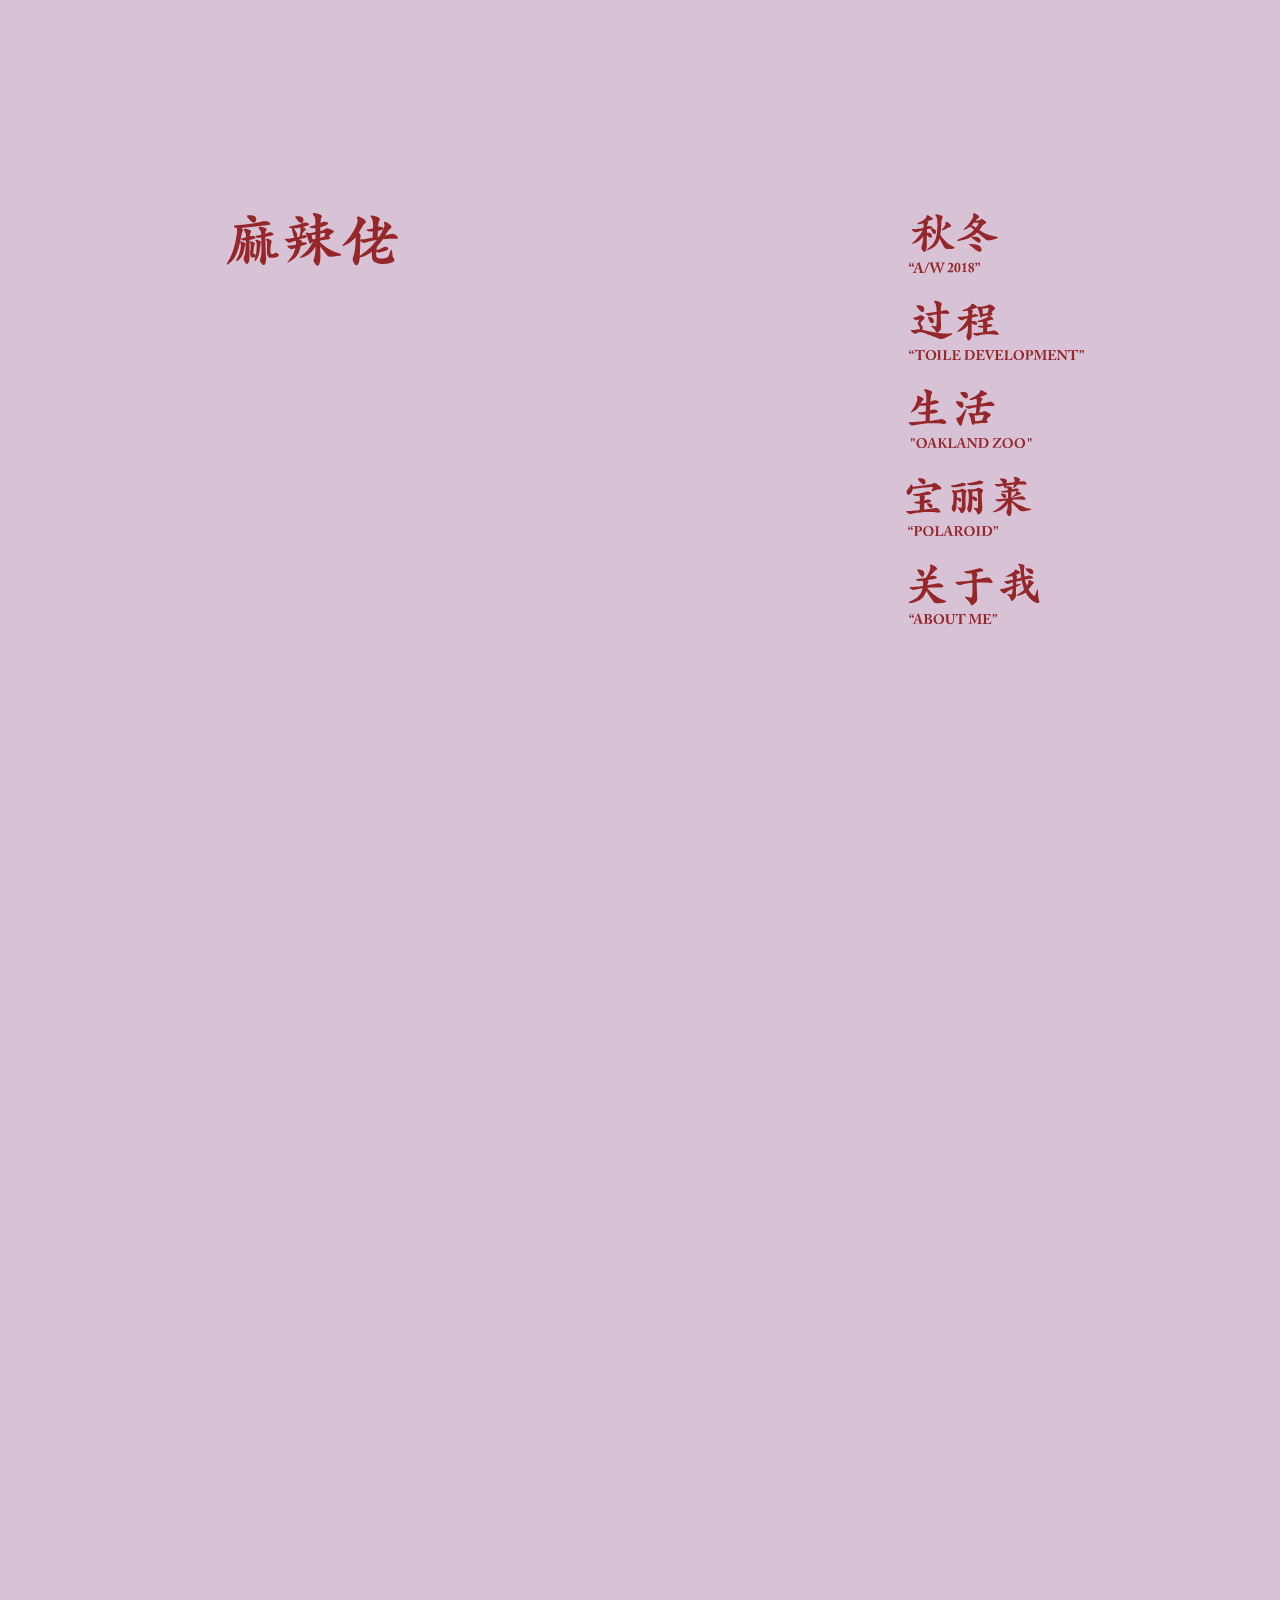
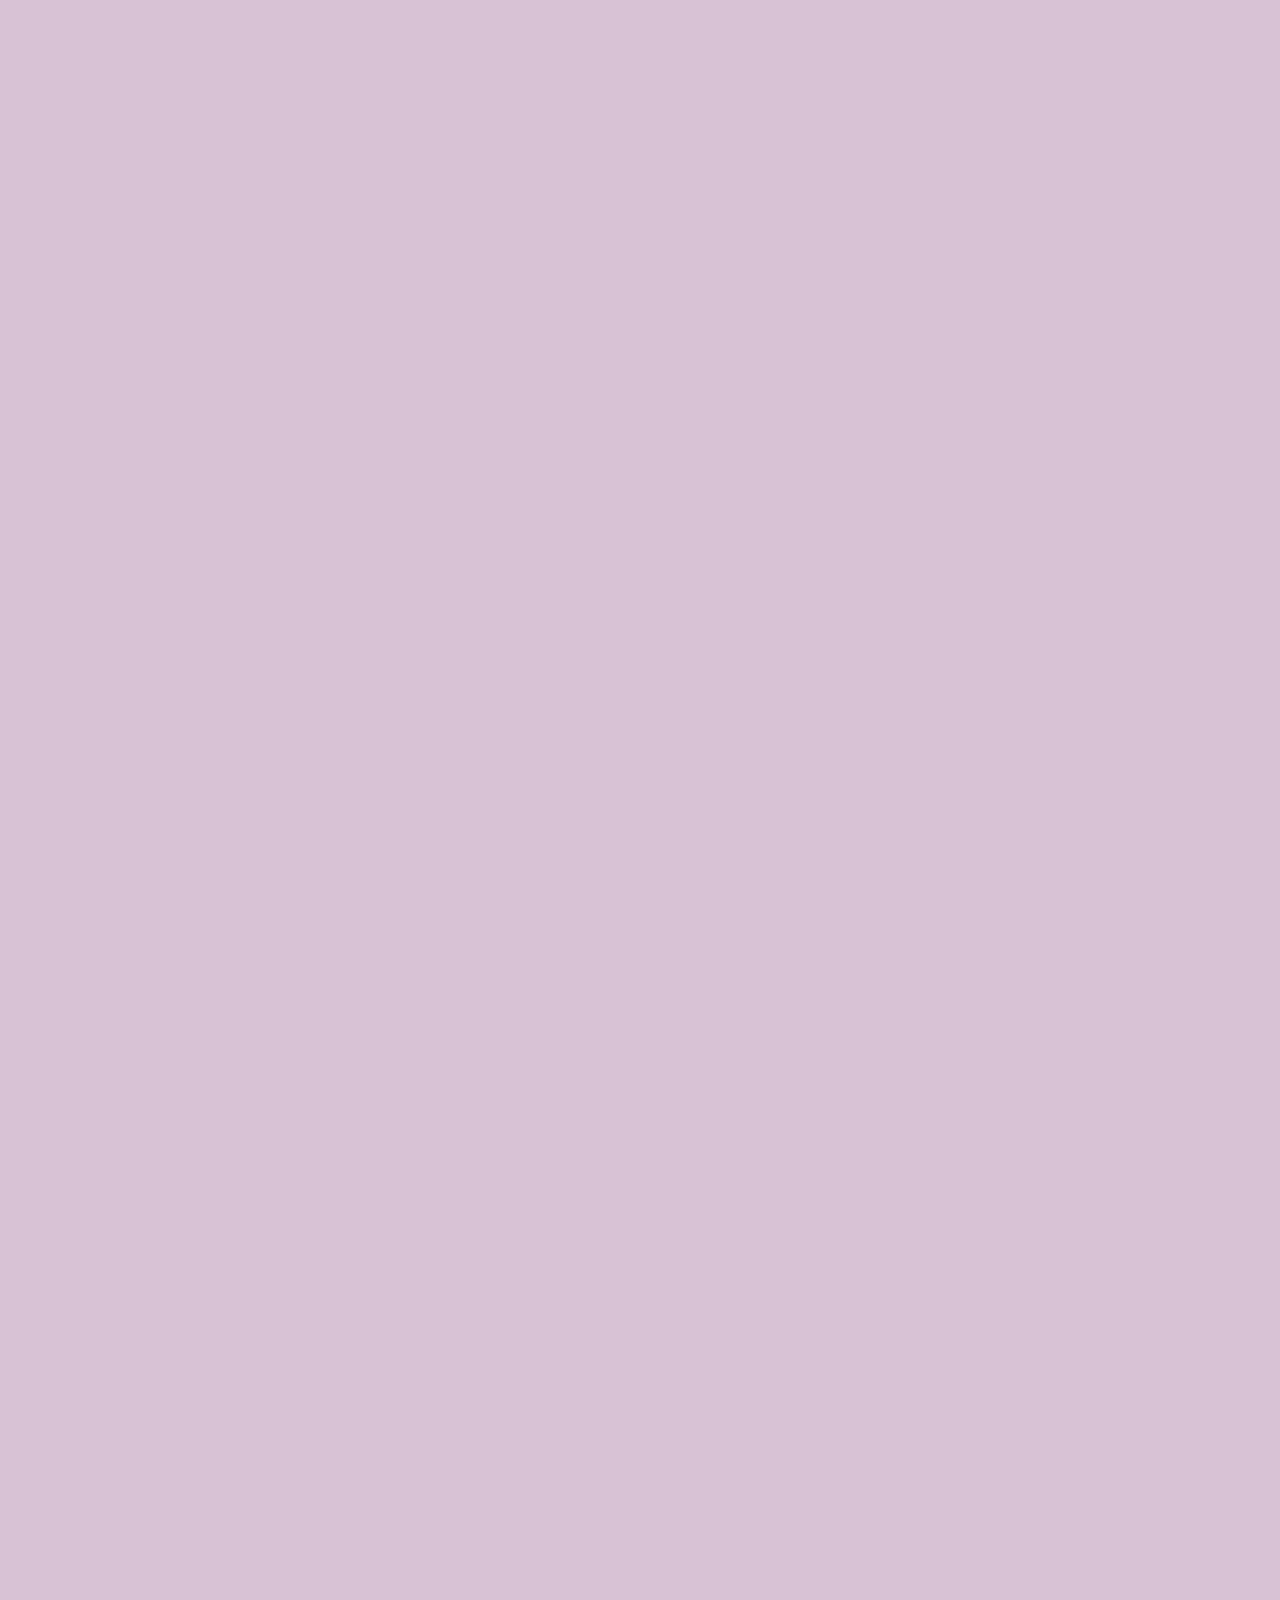
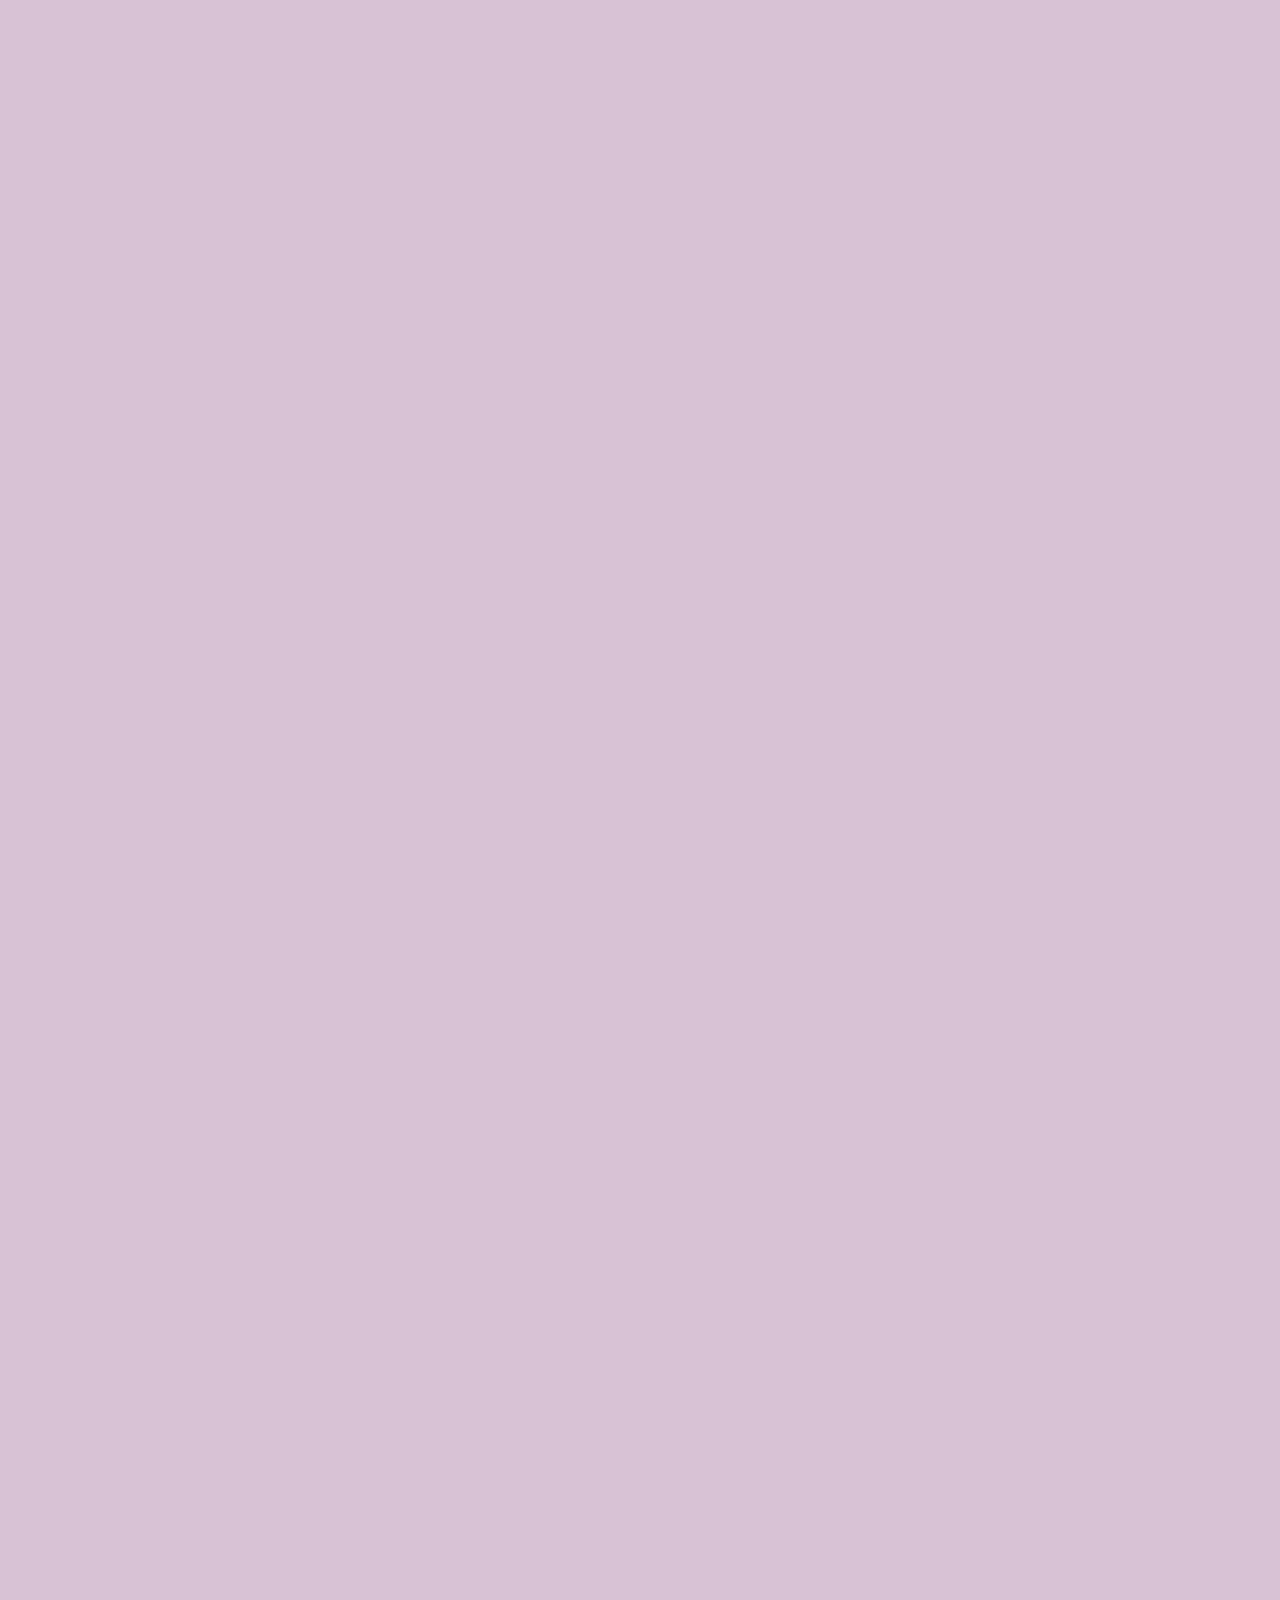
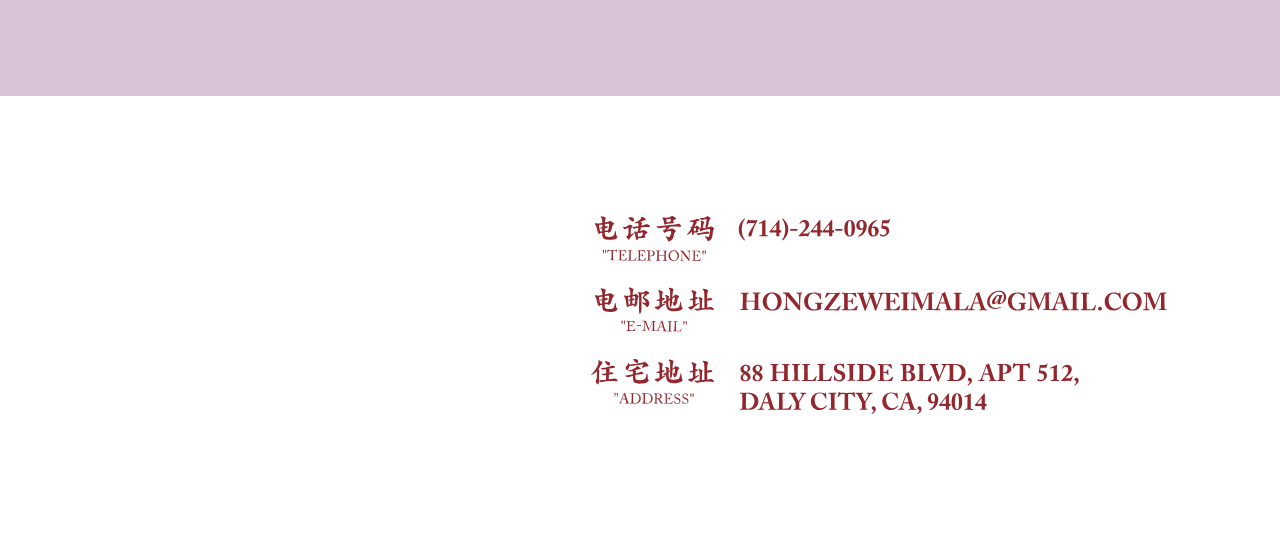
==== commit 5e99dcd7: "eewwqqw" ====
--- a/index.html
+++ b/index.html
@@ -8,10 +8,13 @@
   <script src="https://ajax.googleapis.com/ajax/libs/jquery/3.1.1/jquery.min.js"></script>
   <link rel="icon" href="favicon.gif" type="image/gif" sizes="60x60">
   <link rel="stylesheet" href="https://use.typekit.net/sfn5yct.css">
+
   <link rel="stylesheet" href="assets/css/maincss.css" type="text/css" media="screen" />
+  <link rel="stylesheet" href="assets/css/cst-grid.css" type="text/css" media="screen" />
+
   <script type="text/javascript" src="assets/js/myscript.js"></script>
 
-  <!-- <meta name="viewport" content="initial-scale=1.0, width=device-width" /> -->
+  <meta name="viewport" content="initial-scale=1.0, width=device-width" />
 
   <style>
     .fixed{
@@ -79,7 +82,7 @@
     </div>
 
     <!-- Navbar -->
-    <div class="headerNav">
+    <nav class="headerNav">
         <div class="logobox main-pg-logobox">
           <svg class="logo main-pg-logo" version="1.1" id="Layer_1" xmlns="http://www.w3.org/2000/svg" xmlns:xlink="http://www.w3.org/1999/xlink" x="0px" y="0px"
           	 viewBox="0 0 225.9 80.1" style="enable-background:new 0 0 225.9 80.1;" xml:space="preserve">
@@ -207,6 +210,103 @@
         </div>
 
         <div class="navbox main-pg-nav">
+<!-- a/w -->
+          <a href="pages/awc.html">
+            <svg class="nav-menu nav-menu-1pg nm5" version="1.1" id="Layer_1" xmlns="http://www.w3.org/2000/svg" xmlns:xlink="http://www.w3.org/1999/xlink" x="0px" y="0px"
+            	 viewBox="0 0 239 104" style="enable-background:new 0 0 239 104;" xml:space="preserve">
+
+               <g>
+               	<path class="st0" d="M40.3,27.5C40,29,39.5,29.8,38.9,30s-1.4-0.1-2.2-1c-0.5-0.5-0.9-1.1-1.3-1.8c-0.4-0.7-0.8-1.5-1.3-2.3
+               		c-0.5-1.1-0.6-1.9-0.2-2.2c-0.7,0.2-1.5,0.4-2.4,0.5c-0.9,0.2-1.8,0.3-2.9,0.6l-0.2,4.5c2.1-0.2,3.6,0,4.6,0.5s1.6,1.2,1.8,2.1
+               		c0.4,1.8,0.3,2.9-0.3,3.4s-1.4,0.4-2.5-0.2c-0.6-0.3-1.2-0.7-1.7-1.1c-0.6-0.4-1.2-1-1.9-1.7c0,1.2-0.1,2.4-0.1,3.7
+               		c0,1.2,0,2.4,0,3.5s0,2.2,0,3.1c0,1,0,1.8,0,2.5c0,1.4,0,2.7-0.1,3.7s-0.4,2.1-0.8,3.3c-0.5,1.5-1.2,2.2-2.1,2.2s-1.9-0.8-2.9-2.5
+               		c-0.4-0.6-0.7-1.2-0.9-1.7c-0.2-0.5-0.3-1-0.3-1.5s0.1-1,0.3-1.6s0.5-1.3,0.8-2.2c0.5-1.3,1-5,1.5-11c-1.4,2.2-3.1,4-5,5.4
+               		s-4.1,2.6-6.6,3.6c-1.8,0.7-2.7,0.9-2.9,0.5C9,42,9.7,41.2,11.2,40c1-0.8,2.1-1.8,3.2-3s2.2-2.4,3.3-3.7c1.1-1.3,2.1-2.7,3-4.1
+               		s1.7-2.8,2.4-4.1c-1.5,0.4-2.9,0.8-4.3,1.3c-1.4,0.4-2.4,0.8-3,1c-0.5,0.2-0.9,0.3-1.3,0.4c-0.4,0.1-0.7,0-1.1-0.1
+               		c-0.4-0.1-0.7-0.3-1.1-0.5c-0.4-0.2-0.9-0.6-1.5-1c-1.4-0.9-2-1.6-1.8-2.1s1.3-0.7,3.3-0.5c1.3,0.1,3-0.1,5.2-0.4
+               		c2.2-0.4,4.4-0.9,6.7-1.5c0.1-2.4,0-4.3-0.4-5.9c-1.3,0.4-2.8,0.7-4.5,1.1c-1.1,0.2-2,0.3-2.5,0.2S16,16.8,16,16.6
+               		c0-0.2,0.2-0.5,0.7-0.9s1.2-0.8,2.2-1.2c3-1.3,5.2-2.6,6.7-3.9s2.2-2.4,2.1-3.2c0-0.5,0-0.9,0.2-1.2c0.2-0.3,0.5-0.5,0.9-0.6
+               		s0.9,0,1.7,0.3c0.7,0.2,1.6,0.7,2.7,1.5c2,1.3,3,2.3,3.1,2.9c0,0.6-0.7,1.1-2.3,1.5c-0.6,0.2-1.3,0.4-2.1,0.7
+               		c-0.8,0.3-1.9,0.7-3.2,1.3c0.9,0.5,1.5,0.8,1.5,1.2c0.1,0.3-0.1,0.8-0.5,1.3c-0.3,0.4-0.5,0.9-0.7,1.7c-0.2,0.7-0.3,1.5-0.3,2.3
+               		c0.6-0.2,1.1-0.3,1.5-0.5c0.4-0.1,0.8-0.2,1.3-0.2c0.4,0,0.9,0,1.3,0.1c0.5,0.1,1,0.2,1.5,0.4c1,0.3,1.4,0.7,1.5,1.2
+               		c0,0.5-0.4,0.9-1.4,1.3c0.5,0,1.1,0.1,1.9,0.3c1.7,0.5,2.9,1.2,3.5,2C40.3,25.6,40.5,26.5,40.3,27.5z M61.8,45.9
+               		c1.9,0.9,2.9,1.6,2.8,2.2c-0.1,0.6-1.4,1-4,1.2c-2,0.2-3.6,0.2-4.7,0.2s-2.1-0.1-2.8-0.4c-0.7-0.3-1.3-0.7-1.7-1.2
+               		c-0.4-0.6-0.9-1.3-1.4-2.3s-1-1.8-1.4-2.6s-0.8-1.6-1.2-2.3s-0.8-1.5-1.2-2.3s-0.8-1.7-1.3-2.6c-1,3.6-2.6,6.5-4.7,8.8
+               		c-2.1,2.2-4.9,4.1-8.4,5.5c-2.1,0.9-3.2,1.1-3.4,0.6c-0.2-0.5,0.6-1.4,2.4-2.7c3.6-2.7,6.3-5.7,7.9-9s2.6-7.1,2.9-11.3
+               		c0.2-3.8,0.4-6.9,0.5-9.3C42,15.9,42,14,42,12.6c-0.1-1.4-0.2-2.5-0.5-3.3c-0.3-0.7-0.6-1.4-1-2c-0.5-0.6-0.8-1.2-1-1.7
+               		s-0.1-0.9,0.2-1.2C40,4.1,40.6,4,41.4,4.1s2,0.4,3.5,1c1.1,0.5,2,0.8,2.6,1.1c0.6,0.3,1,0.6,1.3,0.9c0.2,0.3,0.3,0.7,0.2,1
+               		c-0.1,0.4-0.3,0.8-0.5,1.4c-0.3,0.5-0.5,1.1-0.6,1.6s-0.3,1.2-0.4,1.9c-0.1,0.7-0.2,1.5-0.3,2.5c-0.1,0.9-0.1,2.1-0.1,3.4
+               		c-0.1,1.7-0.2,3.6-0.4,5.7s-0.5,4.3-0.8,6.7c1.7,2.3,3.2,4.2,4.7,5.8s2.9,3,4.2,4.1s2.6,2.1,3.7,2.8C59.6,44.8,60.7,45.4,61.8,45.9
+               		z M58.4,20.7c-0.5,0.2-0.8,0.3-1.1,0.4s-0.6,0.2-0.9,0.4c-0.3,0.1-0.5,0.3-0.8,0.4s-0.5,0.3-0.9,0.5c-0.8,0.5-1.6,0.9-2.3,1.3
+               		s-1.6,0.7-2.5,1.1c-1.6,0.6-2.4,0.7-2.5,0.4c-0.1-0.4,0.4-1.1,1.5-2.3c1.6-1.7,2.7-3.1,3.1-4c0.5-1,0.7-1.7,0.5-2.3
+               		c-0.2-0.6-0.2-1.2,0-1.6c0.2-0.4,0.5-0.7,0.9-0.7c0.5-0.1,1.1,0,1.8,0.4c0.7,0.3,1.6,0.9,2.5,1.7c0.8,0.7,1.4,1.3,1.8,1.8
+               		c0.4,0.5,0.6,0.8,0.7,1.1c0,0.3-0.1,0.6-0.4,0.8C59.5,20.3,59,20.5,58.4,20.7z"/>
+               	<path class="st0" d="M118.4,36.1c-2.5,0.8-4.5,1.3-6.1,1.7c-1.5,0.3-2.8,0.5-3.8,0.5s-1.9-0.2-2.5-0.6c-0.7-0.4-1.4-1-2.3-1.7
+               		c-1.1-0.9-2-1.6-2.8-2.3s-1.5-1.3-2.2-1.9s-1.4-1.2-2.2-1.8c-0.8-0.6-1.7-1.4-2.7-2.2c-3.1,3-6.4,5.3-10,7.1
+               		c-3.6,1.7-7.8,3-12.4,3.7C69,39,67.8,39,67.8,38.4c0-0.5,1.3-1.4,4.1-2.5c3.2-1.3,6.3-2.8,9.4-4.7c3.1-1.9,6-4.2,8.6-6.9
+               		c-1.3-1.1-2.4-2-3.3-2.5c-0.9-0.6-1.6-1-2.1-1.3c-0.8,0.6-1.7,1.2-2.5,1.7c-0.9,0.5-1.8,1-2.8,1.4c-1.7,0.6-2.7,0.9-2.9,0.7
+               		c-0.2-0.2,0.4-1,2-2.4s3-3,4.3-4.6s2.6-3.5,4.1-5.8c0.8-1.2,1.4-2.3,1.8-3.4c0.4-1,0.4-1.9,0.1-2.7c-0.5-1.3-0.3-2.1,0.5-2.3
+               		s2.2,0.3,4.4,1.5c1,0.6,1.7,1.1,2.2,1.5C96,6.6,96.3,7,96.4,7.4c0.1,0.3,0.1,0.6-0.1,0.9S95.8,8.8,95.4,9s-0.8,0.5-1.3,1
+               		c-0.4,0.5-0.9,1-1.5,1.8c-0.2,0.2-0.3,0.4-0.4,0.5s-0.2,0.3-0.4,0.4c1.2-0.1,2.3-0.3,3.2-0.5s1.8-0.6,2.5-0.9
+               		c0.6-0.3,1.1-0.5,1.5-0.6c0.4-0.2,0.8-0.2,1.1-0.2c0.3,0,0.6,0.1,0.9,0.2c0.3,0.2,0.6,0.4,1,0.6c1.1,0.8,1.9,1.6,2.5,2.1
+               		c0.6,0.6,0.9,1.1,1,1.5s0,0.8-0.4,1.1c-0.4,0.3-0.9,0.6-1.6,0.9c-0.6,0.2-1.2,0.7-1.9,1.3c-0.7,0.7-1.3,1.4-1.8,2.1
+               		c-0.5,0.8-1.1,1.6-1.6,2.3c-0.6,0.7-1.1,1.5-1.7,2.1c1.8,1.2,3.5,2.2,5.2,3.1s3.4,1.7,5.1,2.3c1.7,0.7,3.4,1.3,5.2,1.8
+               		c1.8,0.5,3.6,1,5.6,1.4c2.3,0.5,3.4,1,3.4,1.3C121,35.1,120.1,35.5,118.4,36.1z M99.4,49.6c0.3,1.5-0.1,2.5-1,3.1
+               		c-0.9,0.5-2.1,0.4-3.7-0.4c-0.6-0.4-1.9-1.2-3.7-2.5c-1.8-1.3-3.9-2.9-6.3-4.8c-1.1-0.8-1.6-1.4-1.5-1.7s1-0.4,2.8-0.4
+               		c2.3,0.2,4.3,0.4,5.9,0.7s2.9,0.8,4,1.3c1,0.6,1.8,1.2,2.3,2C98.9,47.6,99.2,48.5,99.4,49.6z M95.1,17.1c0.4-0.7,0.5-1.2,0.4-1.5
+               		s-0.4-0.4-0.9-0.4c-1.3,0.1-2.3,0.1-3,0.1s-1.3-0.1-1.8-0.2c-0.7,0.7-1.3,1.4-1.8,2s-1.1,1.2-1.6,1.7c0.7,0,1.5,0.3,2.3,0.7
+               		c0.8,0.4,2,1.2,3.4,2.2c0.5-0.7,1.1-1.5,1.6-2.2C94.2,18.7,94.7,17.9,95.1,17.1z M98,37.1c0.3,0.7,0.4,1.4,0.4,2
+               		c-0.1,0.6-0.3,1-0.6,1.4C97.5,40.8,97,41,96.5,41c-0.6,0-1.2-0.1-1.9-0.5c-0.7-0.4-1.3-0.7-1.8-1s-0.9-0.6-1.4-0.9
+               		c-0.5-0.3-1-0.8-1.6-1.3s-1.4-1.2-2.4-2c-0.3-0.3-0.6-0.5-0.8-0.7c-0.2-0.2-0.2-0.4-0.2-0.6c0.1-0.2,0.3-0.3,0.6-0.4
+               		c0.4-0.1,0.9-0.2,1.6-0.2c1.6,0,2.9,0,3.9,0.2c1.1,0.2,2,0.4,2.7,0.7s1.3,0.7,1.7,1.2C97.3,35.9,97.7,36.4,98,37.1z"/>
+               </g>
+               <path class="st0" d="M5.3,70.4c0-2,1.8-3.2,2.1-3.4c0.2-0.1,0.4-0.2,0.5-0.2s0.2,0.1,0.2,0.2S8,67.2,7.9,67.3c-0.3,0.2-1,1.2-1,2.1
+               	c0,0.2,0.1,0.5,0.3,0.6c0.2,0.1,1,0.3,1,1.3c0,0.6-0.5,1.1-1.1,1.1C6.2,72.3,5.3,71.6,5.3,70.4z M8.9,70.4c0-2,1.8-3.2,2.1-3.4
+               	c0.2-0.1,0.4-0.2,0.5-0.2s0.2,0.1,0.2,0.2s-0.1,0.2-0.2,0.3c-0.3,0.2-1,1.2-1,2.1c0,0.2,0.1,0.5,0.3,0.6s1,0.3,1,1.3
+               	c0,0.6-0.5,1.1-1.1,1.1C9.8,72.3,8.9,71.6,8.9,70.4z"/>
+               <path class="st0" d="M14.5,75.4c-0.2,0.4-1.1,3-1.1,3.6c0,0.4,0.2,0.9,0.7,0.9h0.7c0.2,0,0.2,0.1,0.2,0.2v0.4c0,0.2,0,0.2-0.2,0.2
+               	s-1-0.1-2.6-0.1c-1.4,0-1.8,0.1-2.1,0.1c-0.1,0-0.1-0.1-0.1-0.2V80c0-0.1,0-0.2,0.1-0.2h0.5c0.5,0,0.9-0.3,1.3-0.8
+               	c0.3-0.4,1.6-3.7,2.2-5.4c0.2-0.4,1.7-4.5,1.9-5c0.1-0.2,0.2-0.4,0-0.6c0-0.1,0-0.2,0-0.2c0-0.1,0-0.1,0.2-0.2
+               	c0.6-0.1,1.8-0.6,2.1-1c0.1-0.1,0.2-0.2,0.2-0.2c0.1,0,0.2,0.1,0.2,0.3c0.4,1.2,1.8,5.5,2.2,6.7c0.4,1.5,1.7,5,1.9,5.5
+               	c0.3,0.6,0.8,0.9,1.1,0.9h0.6c0.1,0,0.1,0.1,0.1,0.2v0.4c0,0.1,0,0.2-0.2,0.2c-0.4,0-0.8-0.1-3.2-0.1c-1.6,0-2.2,0.1-2.6,0.1
+               	c-0.2,0-0.2-0.1-0.2-0.2V80c0-0.1,0-0.2,0.1-0.2H19c0.5,0,0.7-0.2,0.6-0.7c-0.2-0.7-0.9-3.1-1.1-3.8L14.5,75.4L14.5,75.4z
+               	 M18.5,74.6l-1.4-5c-0.1-0.3-0.1-0.4-0.2-0.4s-0.2,0.1-0.2,0.2c-0.1,0.2-1.7,4.7-1.9,5.2C14.8,74.6,18.5,74.6,18.5,74.6z"/>
+               <path class="st0" d="M30.3,66.9c0.1-0.1,0.1-0.2,0.2-0.1l1,0.4c0.1,0,0.1,0.1,0,0.3l-5.6,13.2c-0.1,0.2-0.2,0.2-0.2,0.2l-0.9-0.4
+               	c-0.1-0.1-0.1-0.2,0-0.3L30.3,66.9z"/>
+               <path class="st0" d="M41.8,70.9L41.8,70.9L38,80.5c-0.1,0.2-0.2,0.5-0.5,0.5c-0.2,0-0.3-0.2-0.4-0.4l-4.3-12.1
+               	c-0.2-0.5-0.5-0.7-0.8-0.7h-0.5c-0.1,0-0.1-0.1-0.1-0.2v-0.5c0-0.1,0-0.1,0.2-0.1s0.7,0.1,2.7,0.1c1.4,0,2.1-0.1,2.3-0.1
+               	c0.1,0,0.2,0.1,0.2,0.2v0.5c0,0.1,0,0.2-0.2,0.2h-0.4c-0.3,0-0.5,0.3-0.4,0.6l2.6,8.3h0.1c0.2-0.6,2.5-6.7,2.5-7.4
+               	c0-0.5-0.2-1-0.4-1.2s-0.4-0.4-0.6-0.4h-0.4c-0.1,0-0.1,0-0.1-0.2v-0.5c0-0.1,0-0.1,0.1-0.1c0.2,0,0.8,0.1,2.5,0.1
+               	c1.6,0,2.3-0.1,2.5-0.1c0.1,0,0.1,0.1,0.1,0.2v0.5c0,0.1,0,0.1-0.1,0.1H44c-0.3,0-0.5,0.4-0.4,0.7l2.6,8.2h0.1
+               	c0.9-2.6,2.6-7.4,2.6-8.4c0-0.2-0.2-0.5-0.6-0.5h-0.6c-0.1,0-0.1-0.1-0.1-0.2v-0.5c0-0.1,0-0.1,0.2-0.1s0.9,0.1,2,0.1
+               	s1.6-0.1,1.8-0.1c0.1,0,0.1,0,0.1,0.2v0.5c0,0.1,0,0.1-0.1,0.1h-0.4c-0.3,0-0.7,0.2-0.9,0.7c-0.2,0.6-4,10.9-4.4,11.8
+               	c0.2,0.3,0.1,0.7-0.3,0.7c-0.3,0-0.4-0.2-0.5-0.5L41.8,70.9z"/>
+               <path class="st0" d="M94.1,68.8c0,2-1.8,3.2-2.1,3.4c-0.2,0.1-0.4,0.2-0.5,0.2s-0.2-0.1-0.2-0.2s0.1-0.2,0.2-0.3
+               	c0.3-0.2,1-1.2,1-2.1c0-0.2-0.1-0.5-0.3-0.6s-1-0.3-1-1.3c0-0.6,0.5-1.1,1.1-1.1C93.1,66.8,94.1,67.5,94.1,68.8z M97.6,68.8
+               	c0,2-1.8,3.2-2.1,3.4c-0.2,0.1-0.4,0.2-0.5,0.2s-0.2-0.1-0.2-0.2s0.1-0.2,0.2-0.3c0.3-0.2,1-1.2,1-2.1c0-0.2-0.1-0.5-0.3-0.6
+               	s-1-0.3-1-1.3c0-0.6,0.5-1.1,1.1-1.1C96.8,66.8,97.6,67.5,97.6,68.8z"/>
+               <g>
+               	<path class="st0" d="M56.5,79.5c-0.3,0-0.6,0-0.9,0c-0.3,0-0.5,0-0.6,0c-0.1,0-0.1,0-0.2-0.1c-0.1-0.1,0-0.3,0.1-0.4
+               		c0.6-0.6,2.2-2,3.5-3.7c1.1-1.4,1.8-2.8,1.8-4.3c-0.1-1.3-0.9-2.2-2.1-2.2c-1,0.1-1.7,0.7-2.1,1.4c-0.1,0.1-0.1,0.1-0.2,0.1
+               		l-0.3-0.1c-0.1,0-0.1-0.1,0-0.2c0.3-0.7,1.3-2.7,3.8-2.7c1.9,0,3.4,1.5,3.4,3.2c0,1.5-0.7,3-2.7,4.8c-1,1-1.8,1.6-2.4,2.1v0.1h3.1
+               		c1.2,0,1.6-0.7,2-1.4c0.1-0.2,0.1-0.2,0.3-0.1c0.2,0.1,0.3,0.2,0.2,0.3L62,79.7c-0.1,0.1-0.1,0.2-0.3,0.2c-0.1,0-0.2,0-0.2-0.2
+               		c-0.1-0.2-0.4-0.2-1.2-0.2H56.5z"/>
+               	<path class="st0" d="M72.1,73.4c0,4.1-1.3,6.3-3.9,6.3c-3.1,0-4.1-3.5-4.1-5.7c0-4,1.4-6.7,4-6.7C71.5,67.3,72.1,70.7,72.1,73.4z
+               		 M67.2,69.2c-0.3,1.3-0.5,3.1-0.5,4.6c0,1.7,0.1,3,0.3,3.8c0.3,1,0.6,1.4,1.3,1.4c0.6,0,1-0.4,1.1-1.2c0.2-0.9,0.2-2.2,0.2-4.8
+               		c0-3-0.3-5-1.3-5C67.7,68,67.4,68.5,67.2,69.2z"/>
+               	<path class="st0" d="M76.2,70.6c0-0.4-0.1-0.8-0.4-0.8c-0.2,0-0.4,0-0.8,0.1l-0.9,0.2c-0.1,0-0.2,0-0.2-0.1l-0.1-0.4
+               		c0-0.1,0-0.1,0.1-0.2l4.3-2.1c0.1-0.1,0.2-0.1,0.3-0.1c0.1,0,0.2,0.1,0.2,0.3c0,0.1-0.1,2.9-0.1,5.2v0.7c0,0.9,0,4,0,4.2
+               		c0,0.9,0.1,1.1,1,1.1h0.6c0.1,0,0.2,0.1,0.2,0.1v0.5c0,0.1-0.1,0.1-0.2,0.1c-0.1,0-2.6-0.1-2.9-0.1c-0.5,0-3,0.1-3.1,0.1
+               		c-0.1,0-0.1,0-0.1-0.1v-0.5c0-0.1,0.1-0.1,0.2-0.1h0.5c1,0,1.2-0.1,1.3-1c0-0.7,0-2.7,0-3.4V70.6z"/>
+               	<path class="st0" d="M82.4,77.2c0-1.6,1-2.5,2.3-3.3c-1.5-1.1-2.3-1.7-2.3-3.2c0-1.4,1.4-3.4,4.1-3.4c1.9,0,3.2,1.2,3.2,2.4
+               		c0,1.4-0.5,2.2-2.3,3.2c1.6,0.8,2.5,1.8,2.5,3.6c0,1.5-1.4,3.3-3.9,3.3C83.4,79.7,82.4,78.4,82.4,77.2z M87.7,77
+               		c0-1-0.6-1.7-2.4-2.7c-0.6,0.5-1.2,1.4-1.2,2.5c0,1.5,1.1,2.2,1.8,2.2C87.1,79,87.7,78.3,87.7,77z M84.6,70.2
+               		c0,0.9,0.5,1.4,2.1,2.3c0.6-0.4,1.2-1.2,1.2-2.3c0-1.2-0.6-2.1-1.6-2.1C85.1,68.1,84.6,69.1,84.6,70.2z"/>
+               </g>
+            </svg>
+          </a>
+<!-- end a/w -->
+
           <a href="pages/development.html">
             <svg class="nav-menu nav-menu-1pg nm1" version="1.1" id="Layer_1" xmlns="http://www.w3.org/2000/svg" xmlns:xlink="http://www.w3.org/1999/xlink" x="0px" y="0px"
             	 viewBox="0 0 239 104" style="enable-background:new 0 0 239 104;" xml:space="preserve">
@@ -393,178 +493,126 @@
                </g>
             </svg>
           </a>
+
+<!-- zoo -->
           <a href="pages/zoo.html">
             <svg class="nav-menu nav-menu-1pg nm2" version="1.1" id="Layer_1" xmlns="http://www.w3.org/2000/svg" xmlns:xlink="http://www.w3.org/1999/xlink" x="0px" y="0px"
             	 viewBox="0 0 178 104" style="enable-background:new 0 0 178 104;" xml:space="preserve">
-            <g id="Layer_2_1_">
-            	<g id="Layer_1-2">
-            		<g class="st0">
-            			<path class="st1" d="M23.1,35.9c-1.3,0.7-2.5,1.3-3.7,1.9c-1.2,0.6-2.2,1.2-3.2,1.8c-0.9,0.6-1.7,1.1-2.4,1.6
-            				c-0.7,0.5-1.1,0.8-1.4,1.1c-0.7,0.7-1.2,1.1-1.6,1.4c-0.4,0.3-0.8,0.4-1.1,0.3s-0.7-0.4-1-0.9c-0.3-0.5-0.7-1.3-1.1-2.3
-            				c-0.3-0.8-0.6-1.4-0.7-1.9c-0.1-0.5-0.1-0.8-0.1-1.1c0.1-0.3,0.3-0.5,0.6-0.7c0.3-0.2,0.8-0.3,1.3-0.5c0.8-0.3,1.5-0.7,2-1.2
-            				c0.5-0.5,1.1-1.3,1.6-2.2c0.5-0.9,1-1.8,1.3-2.8c0.4-1,0.6-2,0.7-3c-0.8,0.2-1.6,0.4-2.5,0.7c-0.8,0.2-1.5,0.5-2.1,0.8
-            				c-0.7,0.4-1.3,0.7-1.8,0.9C7.8,29.9,7.4,30,7,29.9c-0.4,0-0.8-0.2-1.2-0.4c-0.4-0.2-1-0.6-1.6-1.2c-1.5-1.2-2.1-2-2-2.5
-            				c0.1-0.4,1-0.6,2.6-0.5c0.6,0,1.5,0,2.6-0.1c1.1-0.1,2.3-0.3,3.6-0.5c1.3-0.2,2.7-0.5,4.1-0.8c1.4-0.3,2.8-0.7,4.1-1
-            				c1.3-0.3,2.4-0.6,3.2-0.8c0.8-0.2,1.5-0.3,2.1-0.3c0.6,0,1.1,0,1.6,0.1s1,0.3,1.5,0.5c1.6,0.6,2.3,1.3,2.1,2
-            				c-0.2,0.7-1.3,1.1-3.1,1.1c-0.7,0-1.7,0.1-3.2,0.3c-1.5,0.2-3,0.5-4.7,0.8c0.6,0.6,1.1,1,1.3,1.4c0.3,0.4,0.4,0.7,0.4,0.9
-            				c0,0.3-0.1,0.5-0.2,0.7c-0.2,0.2-0.4,0.4-0.7,0.5c-0.3,0.2-0.6,0.4-0.9,0.6c-0.3,0.2-0.6,0.6-0.9,1c-0.4,0.5-0.8,1.1-1.3,1.8
-            				c-0.5,0.7-1.2,1.7-2,2.9c0.8-0.2,1.6-0.5,2.3-0.7c0.7-0.2,1.4-0.4,2-0.7c0.6-0.2,1.3-0.5,1.9-0.7c0.6-0.2,1.2-0.5,1.9-0.8
-            				c-0.5-1.4-0.8-2.5-0.9-3.3s-0.2-1.3-0.1-1.6c0.1-0.3,0.4-0.3,0.8-0.1c0.4,0.2,1,0.6,1.8,1.1c1.2,0.8,2.1,1.6,2.8,2.4
-            				c0.7,0.8,1.2,1.5,1.5,2.2c0.3,0.7,0.5,1.4,0.5,2c0,0.6-0.1,1.1-0.3,1.6c-0.4,1-0.8,1.7-1.3,2.2c-0.4,0.5-0.9,0.7-1.3,0.5
-            				c-0.4-0.1-0.9-0.5-1.3-1.3C24.1,38.5,23.6,37.4,23.1,35.9z M19.2,17.9c-1,0.2-1.9,0.3-2.6,0.4c-0.7,0.1-1.3,0.1-1.8,0.1
-            				c-0.5,0-1,0-1.4-0.1c-0.4-0.1-0.9-0.2-1.4-0.4c-1.2-0.5-1.7-1-1.6-1.4c0.2-0.4,0.8-0.8,2.1-1c1.8-0.3,3.2-0.6,4.3-1
-            				c1.1-0.4,2.2-0.8,3.2-1.2c1.3-0.6,2.4-0.9,3.2-0.9c0.8,0,1.7,0.2,2.5,0.7c1,0.6,1.5,1.2,1.5,1.8s-0.3,1-1,1.2
-            				c-1,0.3-2.1,0.7-3.4,1C21.5,17.5,20.3,17.7,19.2,17.9z M49.4,32.7c-0.2,2.3-0.5,4.3-0.8,6.1c-0.3,1.8-0.8,3.4-1.3,4.7
-            				c-0.6,1.4-1.2,2.6-2.1,3.6c-0.8,1-1.8,1.9-3,2.7c-1.1,0.8-2,1.1-2.8,0.9c-0.7-0.2-1.1-0.7-1.3-1.6c-0.1-0.8-0.3-1.7-0.7-2.8
-            				c-0.4-1.1-1.1-2.5-2.1-4.1c-0.7-1-0.8-1.7-0.5-2c0.3-0.3,1.1-0.1,2.4,0.6c0.8,0.4,1.4,0.7,1.9,0.8c0.5,0.2,0.9,0.2,1.2,0.2
-            				c0.3-0.1,0.6-0.2,0.8-0.6c0.2-0.3,0.4-0.8,0.7-1.3c0.3-0.7,0.7-1.6,0.9-2.8c0.3-1.2,0.6-2.4,0.8-3.8c0.2-1.4,0.5-2.8,0.6-4.2
-            				s0.3-2.8,0.4-4c0.1-1,0.1-1.7,0.1-2.3c0-0.6,0-1-0.1-1.3c-0.1-0.3-0.2-0.5-0.4-0.5c-0.2-0.1-0.4-0.1-0.7-0.1
-            				c-0.5,0-1.1,0.1-1.8,0.1c-0.7,0.1-1.4,0.2-2.1,0.4c-0.8,4.4-1.8,8.2-2.8,11.3c-1,3.2-2.3,5.9-3.8,8.2c-1.5,2.3-3.2,4.3-5.3,6.1
-            				c-2,1.7-4.4,3.4-7.2,4.9c-2.4,1.3-3.7,1.8-4,1.4c-0.3-0.4,0.6-1.4,2.7-3.1c2.2-1.8,4.1-3.7,5.7-5.6c1.6-1.9,3-4,4.1-6.2
-            				c1.2-2.2,2.1-4.6,2.9-7.1c0.8-2.5,1.4-5.2,2-8.1c-0.9,0.3-1.6,0.4-2.2,0.3c-0.5,0-1.2-0.2-2-0.6c-1.7-1-2.5-1.6-2.3-2
-            				c0.2-0.4,1-0.6,2.5-0.7c0.6,0,1.3-0.1,2.1-0.3c0.8-0.2,1.7-0.4,2.6-0.6c0.3-1.9,0.5-3.6,0.7-5c0.2-1.4,0.3-2.6,0.3-3.6
-            				c0-1,0-1.8-0.1-2.5c-0.1-0.7-0.3-1.2-0.6-1.6c-1.2-1.8-1.4-2.9-0.6-3.4c0.8-0.4,2.4,0,4.9,1.2c1.1,0.6,1.9,1.1,2.5,1.5
-            				c0.6,0.4,1,0.8,1.2,1.2c0.2,0.4,0.2,0.7,0.1,1.1c-0.1,0.4-0.3,0.8-0.6,1.3c-0.2,0.2-0.3,0.5-0.4,0.8c-0.1,0.3-0.2,0.8-0.4,1.3
-            				c-0.2,0.6-0.3,1.4-0.5,2.4s-0.4,2.2-0.7,3.8c0.7-0.2,1.3-0.5,2-0.7c0.6-0.2,1.1-0.5,1.6-0.8c0.4-0.2,0.7-0.4,1-0.5
-            				c0.3-0.1,0.7-0.1,1-0.1c0.4,0.1,0.8,0.2,1.4,0.4c0.5,0.2,1.2,0.6,2,1c1,0.6,1.8,1.1,2.4,1.5c0.5,0.4,0.9,0.8,1,1.1
-            				c0.2,0.3,0.1,0.7-0.1,1.1c-0.2,0.4-0.6,0.8-1.1,1.3c-0.3,0.3-0.6,0.8-0.8,1.3c-0.2,0.5-0.4,1.2-0.6,2c-0.2,0.8-0.4,1.9-0.5,3
-            				C49.7,29.6,49.5,31,49.4,32.7z"/>
-            			<path class="st1" d="M82.5,21.3c-0.8,0.3-1.6,0.7-2.3,0.9c-0.7,0.3-1.4,0.5-2.2,0.7c-0.1,0.9-0.1,1.8-0.1,2.7
-            				c0,0.9,0,1.8-0.1,2.8c1-0.6,1.8-1,2.6-1.3c0.7-0.3,1.2-0.3,1.3-0.1c0.2,0.2,0,0.7-0.8,1.6c-0.8,0.9-1.8,1.8-3.2,2.8
-            				c0,1.3,0,2.7,0,4.2s0,3,0.1,4.7c0,1.1,0.1,2.1,0.1,2.8c0,0.7,0,1.3,0,1.9c0,0.5-0.1,1-0.1,1.5c-0.1,0.5-0.1,1-0.3,1.6
-            				c-0.2,1.1-0.5,2-0.9,2.7c-0.4,0.7-0.9,1-1.5,1c-0.5,0-1.1-0.3-1.7-0.9c-0.6-0.6-1.1-1.7-1.6-3.1c-0.3-0.8-0.4-1.6-0.3-2.4
-            				c0.1-0.8,0.4-1.9,0.9-3.2c0.1-0.3,0.2-0.6,0.3-0.9c0.1-0.3,0.2-0.8,0.2-1.3c0.1-0.5,0.1-1.2,0.2-2.1c0.1-0.8,0.1-1.9,0.2-3.2
-            				c-1.3,1-2.6,2.1-3.8,3.1c-1.2,1-2,1.9-2.5,2.7c-0.3,0.5-0.6,0.8-0.8,1.1c-0.2,0.2-0.5,0.4-0.9,0.3c-0.3,0-0.7-0.2-1.2-0.5
-            				c-0.5-0.3-1.1-0.7-1.9-1.3c-1-0.8-1.7-1.4-2.2-1.9c-0.4-0.5-0.6-0.9-0.5-1.3c0.1-0.3,0.4-0.6,1-0.8c0.6-0.2,1.4-0.4,2.5-0.5
-            				c0.9-0.1,2.2-0.6,4-1.3c1.8-0.8,4-1.9,6.6-3.3c0.1-1,0.1-2.1,0.2-3.2c0-1.1,0.1-2.4,0.2-3.8c-1,0.2-2,0.3-2.9,0.3
-            				c-0.9,0-1.7-0.1-2.5-0.3c-0.7,1.1-1.4,2.1-2.1,2.8c-0.7,0.7-1.7,1.5-2.9,2.2c-1.1,0.7-1.8,0.9-2,0.7c-0.2-0.2,0.1-0.8,0.7-1.7
-            				c0.7-1,1.4-2.1,2.1-3.5c0.7-1.4,1.3-2.7,1.7-4.1c0.6-1.8,0.7-3.3,0.3-4.3c-0.4-1.3-0.4-2.2,0-2.6c0.4-0.4,1.6-0.1,3.5,0.8
-            				c1,0.5,1.7,0.9,2.2,1.2c0.5,0.4,0.8,0.7,0.9,1.1c0.1,0.3,0.1,0.7-0.1,1c-0.2,0.3-0.5,0.7-0.9,1.1c-0.4,0.5-0.8,0.9-1.1,1.3
-            				c-0.3,0.4-0.7,0.9-1.1,1.6c1.1-0.2,2.5-0.6,4.2-1.3c0.2-4.5,0.2-8.1-0.1-10.7c-0.2-2.6-0.7-4.2-1.3-4.9c-1.6-1.6-2.1-2.7-1.5-3.2
-            				c0.6-0.6,2.4-0.4,5.5,0.5c1.1,0.3,1.9,0.7,2.5,1c0.6,0.3,1,0.6,1.2,0.9c0.2,0.3,0.3,0.7,0.1,1.1S80,6,79.7,6.6
-            				c-0.2,0.3-0.4,0.7-0.5,1.2c-0.1,0.4-0.2,1.1-0.3,2c-0.1,0.9-0.2,2-0.3,3.4c-0.1,1.4-0.2,3.2-0.3,5.5c0.9-0.3,1.6-0.5,2.3-0.6
-            				c0.6-0.1,1.3,0,2,0.1c1.3,0.3,1.9,0.8,2,1.4C84.5,20.2,83.9,20.7,82.5,21.3z M109.8,22.8c-0.3,0.3-0.5,0.7-0.7,1.1
-            				c-0.2,0.4-0.4,0.9-0.6,1.7c-0.2,0.7-0.4,1.8-0.7,3s-0.5,3-0.9,5.1c-0.4,2.5-0.9,4.7-1.3,6.5c-0.5,1.8-1,3.3-1.6,4.6
-            				s-1.2,2.3-2,3.2c-0.7,0.8-1.5,1.6-2.3,2.1c-1.2,0.8-2.2,1.1-2.9,0.9s-1.1-0.8-1.3-1.7c-0.2-1.2-0.5-2.2-0.8-3
-            				c-0.3-0.8-0.8-1.8-1.5-2.8c-1-1.5-1.3-2.3-1.1-2.5c0.2-0.2,1,0.1,2.5,0.7c0.7,0.3,1.2,0.5,1.6,0.7c0.4,0.2,0.8,0.2,1.1,0.2
-            				c0.3,0,0.6-0.1,0.8-0.3c0.2-0.2,0.4-0.4,0.6-0.7c0.5-0.9,1.1-2.1,1.6-3.8c0.5-1.6,1-3.4,1.3-5.2c0.4-1.9,0.7-3.7,0.9-5.6
-            				c0.2-1.9,0.3-3.5,0.2-4.9c0-0.7-0.2-1.1-0.4-1.3c-0.2-0.2-0.5-0.2-1-0.2c-0.5,0.1-0.9,0.2-1.3,0.2c-0.4,0.1-0.9,0.2-1.4,0.2
-            				c1,0.7,1.7,1.3,2.2,1.8c0.5,0.5,0.8,0.9,0.9,1.3c0.1,0.4,0.1,0.7,0,0.9c-0.1,0.2-0.4,0.5-0.7,0.7c-0.4,0.2-0.8,0.5-1,0.9
-            				c-0.3,0.4-0.6,1-1,1.8c-1.5,2.9-2.8,5.3-4,7.1c-1.2,1.9-2.4,3.5-3.6,4.7s-2.6,2.3-4,3.2c-1.4,0.8-3.1,1.7-5.1,2.5
-            				c-1.8,0.8-2.8,1.1-2.8,0.9c-0.1-0.2,0.7-1,2.3-2.4c2-1.6,3.8-3.4,5.4-5.3c1.7-1.9,3.1-3.9,4.3-5.8c1.2-2,2.2-4,2.9-5.9
-            				c0.7-2,1-3.9,1-5.7c-0.6,0.1-1.1,0.2-1.6,0.3c-0.5,0.1-1,0.2-1.6,0.3c1.2,0.9,1.8,1.6,1.9,2.2c0.1,0.5-0.2,1.1-0.8,1.6
-            				c-0.5,0.4-0.9,0.7-1.1,1c-0.2,0.2-0.5,0.5-0.7,0.9c-0.7,1-1.3,2-2,2.8s-1.3,1.5-2.1,2.2s-1.6,1.3-2.5,1.8
-            				c-0.9,0.6-1.9,1.1-3.1,1.6c-1.3,0.7-2.1,0.9-2.2,0.7s0.3-0.7,1.4-1.7c0.9-0.9,1.8-1.9,2.7-2.9c0.9-1.1,1.6-2.2,2.4-3.3
-            				c0.7-1.1,1.3-2.2,1.8-3.2c0.5-1.1,0.8-2,0.9-2.9H88c-0.5,0.6-1.1,1.1-1.7,1.6c-0.6,0.5-1.2,1-2,1.6c-1.2,0.9-1.9,1.2-2.2,1
-            				c-0.2-0.2,0.1-1,1.1-2.4c1.1-1.6,2.2-3.4,3.1-5.3c0.9-1.9,1.6-3.7,2.2-5.4s1-3.3,1.1-4.7c0.2-1.4,0.2-2.5-0.1-3.2
-            				c-0.9-2.1-0.9-3.3-0.2-3.7c0.7-0.4,2.3,0,4.8,1.4c1.2,0.7,2.1,1.2,2.7,1.7c0.6,0.5,1,0.9,1.2,1.3c0.2,0.4,0.1,0.7-0.1,1.1
-            				S97.4,8.6,96.9,9c-0.5,0.4-0.9,0.9-1.2,1.3c-0.3,0.4-0.7,1.1-1.1,2c-0.9,1.7-1.7,3.2-2.3,4.4c-0.7,1.2-1.3,2.3-1.9,3.2
-            				c1-0.1,2-0.3,3.1-0.5c1.1-0.2,2.2-0.5,3.2-0.8c1-0.3,2-0.6,2.8-1c0.8-0.4,1.5-0.7,1.9-1.1c0.4-0.3,0.8-0.5,1.1-0.7
-            				c0.3-0.2,0.7-0.2,1.1-0.2s0.9,0.2,1.4,0.5c0.6,0.3,1.3,0.7,2.2,1.3c1,0.7,1.8,1.2,2.3,1.6c0.6,0.4,0.9,0.9,1.1,1.3
-            				c0.2,0.4,0.2,0.8,0,1.2C110.5,21.8,110.2,22.2,109.8,22.8z"/>
-            			<path class="st1" d="M163,23.2c0,1.3,0,2.4,0.1,3.4c0,1,0.1,2.1,0.1,3.2c0.1,1.1,0.1,2.5,0.2,4c0.1,1.5,0.2,3.4,0.4,5.7
-            				c0.1,1.6,0.2,3,0.2,4.1c0,1.1-0.1,2.1-0.2,3c-0.1,0.9-0.4,1.7-0.7,2.5c-0.3,0.8-0.8,1.7-1.4,2.6c-0.5,0.9-1.2,1.3-1.9,1.3
-            				c-0.7,0-1.2-0.4-1.5-1.2c-0.2-0.8-0.5-1.5-0.7-2.1c-0.2-0.7-0.6-1.5-1-2.5c-0.1-0.2-0.2-0.3-0.3-0.5c-0.2-0.1-0.4-0.2-0.8-0.3
-            				c-0.4-0.1-0.9-0.1-1.5-0.1c-0.7,0-1.5,0-2.6,0.1c-2.8,0.1-5,0.2-6.7,0.3c-1.7,0.1-3.1,0.2-4.1,0.3c-1.1,0.1-1.9,0.2-2.7,0.3
-            				s-1.5,0.2-2.4,0.3c-1.6,0.2-2.9,0.3-3.8,0.3c-1,0-1.9-0.1-2.9-0.4c-0.6,1.5-1.2,2.3-1.9,2.5c-0.7,0.2-1.3-0.3-2-1.3
-            				c-0.5-0.7-0.8-1.3-1.1-1.7c-0.2-0.5-0.4-0.9-0.5-1.4c-0.1-0.5-0.1-1,0-1.5c0.1-0.5,0.3-1.2,0.5-2c0.3-0.8,0.5-1.7,0.7-2.4
-            				s0.3-1.8,0.5-3.2c0.1-1.3,0.3-3.1,0.4-5.2c0.1-2.1,0.2-5,0.3-8.6c0-1.6,0.1-3.1,0.1-4.3c0-1.2,0-2.3-0.1-3.2s-0.2-1.7-0.4-2.4
-            				c-0.2-0.7-0.4-1.2-0.7-1.6c-0.4-0.6-0.6-1.1-0.7-1.5c-0.1-0.4,0.1-0.7,0.5-0.8c0.4-0.2,1-0.2,1.9,0c0.9,0.1,2,0.4,3.5,0.9
-            				c0.7,0,1.5-0.1,2.4-0.2c0.9-0.1,2.1-0.2,3.5-0.4c1.4-0.2,3.1-0.4,5.1-0.7c2-0.3,4.4-0.6,7.2-1c1.5-0.2,2.6-0.4,3.6-0.7
-            				s1.7-0.6,2.3-0.9c0.8-0.4,1.6-0.6,2.4-0.7c0.7,0,1.6,0.2,2.6,0.8c0.8,0.4,1.5,0.8,2.2,1.2c0.7,0.4,1.5,0.9,2.4,1.6
-            				c0.8,0.6,1.3,1.1,1.3,1.7c0.1,0.5-0.2,1.2-0.9,2.1c-0.2,0.3-0.4,0.6-0.5,1c-0.1,0.4-0.2,0.9-0.3,1.6c-0.1,0.7-0.1,1.7-0.1,2.9
-            				S163,21.2,163,23.2z M157.8,42.6c0.1-1,0.2-2.1,0.3-3.1c0.1-1,0.1-2.2,0.1-3.6c0-1.4-0.1-3.1-0.1-5.2c-0.1-2-0.1-4.6-0.3-7.6
-            				c-0.1-2.5-0.2-4.5-0.3-6c-0.1-1.5-0.2-2.6-0.3-3.4c-0.1-0.7-0.2-1.2-0.3-1.7c-0.1-0.4-0.3-0.7-0.5-0.9c-0.2-0.2-0.6-0.3-1-0.4
-            				c-0.4-0.1-1-0.1-1.7-0.1c-0.9,0-1.9,0-2.8,0.1s-2.1,0.1-3.4,0.2c-1.3,0.1-2.8,0.3-4.6,0.5s-3.8,0.4-6.2,0.7
-            				c-1.5,0.2-2.6,0.3-3.5,0.4c-0.9,0.1-1.7,0.1-2.3,0.2c0,1.8,0,4-0.1,6.7c-0.1,2.7-0.2,5.5-0.3,8.5c-0.1,3-0.2,5.9-0.4,8.8
-            				c-0.1,2.9-0.3,5.5-0.4,7.8c1.3,0,2.5,0,3.7-0.1c1.2-0.1,2.3-0.2,3.5-0.3c3.8-0.5,6.8-0.8,9.1-1c2.3-0.2,4.2-0.3,5.6-0.4
-            				s2.5,0,3.2,0.1c0.7,0.1,1.4,0.3,2,0.5C157.3,43.5,157.8,43.3,157.8,42.6z M157.2,36.2c0.3,0.3,0.3,0.8,0.1,1.3
-            				c-0.2,0.6-0.8,1.1-1.8,1.6c-0.8,0.4-1.8,0.6-3.1,0.7c-1.3,0.1-2.8,0.1-4.6-0.1c-1.5-0.2-2.5-0.6-3.1-1.3
-            				c-0.6-0.7-0.9-1.8-0.9-3.2c0-0.7,0-1.5,0-2.4c0-1,0.1-2,0.1-3c0.1-0.8,0.1-1.4,0-1.9c-0.1-0.5-0.3-1.1-0.6-1.9
-            				c-0.3,0.1-0.7,0.1-1,0.2c-0.3,0-0.6,0.1-0.9,0.1c1,0.7,1.6,1.3,1.6,1.8c0.1,0.5-0.1,0.8-0.4,1.1c-0.3,0.3-0.6,0.7-0.9,1.2
-            				c-0.3,0.5-0.5,1.1-0.8,1.6c-0.3,0.8-0.7,1.6-1.1,2.3c-0.4,0.7-0.9,1.4-1.6,2.1c-0.6,0.7-1.4,1.3-2.3,1.9
-            				c-0.9,0.6-1.9,1.2-3.1,1.7c-1.8,0.8-2.8,0.9-3,0.5c-0.2-0.4,0.4-1.2,1.8-2.3c1.3-1,2.3-2.2,3.1-3.4c0.8-1.2,1.6-2.8,2.3-4.7
-            				c0.2-0.7,0.4-1.3,0.5-1.8c0.1-0.6,0.1-1,0-1.3c-0.5,0.1-1.1,0.1-1.8,0c-0.7-0.1-1.4-0.2-2.1-0.5c-1.3-0.4-1.9-0.8-1.8-1.1
-            				s1.1-0.6,2.9-0.7c0.8-0.1,1.8-0.3,2.8-0.4s2-0.4,3.1-0.6c1.1-0.2,2.1-0.5,3.1-0.8s2-0.6,2.9-0.9c1-0.3,1.8-0.5,2.5-0.7
-            				c0.7-0.2,1.3-0.3,1.9-0.3s1,0,1.5,0.1c0.4,0.1,0.9,0.3,1.3,0.6c1.1,0.7,1.5,1.3,1.3,1.9s-1.1,0.9-2.8,1.2
-            				c-0.8,0.1-1.7,0.2-2.6,0.3c-0.9,0.1-1.9,0.2-2.9,0.4c0.5,0.4,1,0.8,1.3,1.1s0.5,0.6,0.6,0.8s0.1,0.5,0,0.7s-0.2,0.5-0.5,0.8
-            				c-0.2,0.2-0.3,0.6-0.4,1c-0.1,0.4-0.2,0.9-0.3,1.5c-0.1,0.6-0.1,1.1-0.1,1.7c0,0.6,0,1.1,0.1,1.6c0.1,0.5,0.3,1,0.8,1.3
-            				c0.5,0.3,1.3,0.3,2.4,0.1c0.6-0.1,1-0.2,1.4-0.4s0.7-0.3,0.9-0.5c0.2-0.2,0.4-0.5,0.5-0.8c0.1-0.3,0.2-0.7,0.3-1.1
-            				c0.4-2,0.8-2.9,1.2-3c0.4,0,0.7,0.8,0.9,2.5c0.1,1,0.3,1.7,0.4,2.2C156.6,35.4,156.9,35.8,157.2,36.2z M149.2,14.9
-            				c1.3,0.4,2,1,2,1.6c0,0.7-0.7,1.3-2.2,1.8c-0.6,0.2-1.2,0.4-2,0.6c-0.8,0.2-1.5,0.4-2.2,0.5c-1.7,0.3-3.2,0.5-4.5,0.5
-            				c-1.3,0-2.4-0.1-3.4-0.5c-1.3-0.4-1.9-0.8-1.9-1.2c0.1-0.4,0.8-0.6,2.2-0.8c1.1-0.2,2.2-0.3,3.2-0.5c1-0.2,1.8-0.4,2.5-0.7
-            				c1.8-0.7,3.1-1.1,4-1.3C147.9,14.7,148.7,14.7,149.2,14.9z"/>
-            		</g>
-            	</g>
-            </g>
-            <g class="st0">
-            	<path class="st1" d="M4.9,69.3c0-1.9,1.7-3,2-3.2c0.2-0.1,0.4-0.2,0.5-0.2c0.1,0,0.2,0.1,0.2,0.1s-0.1,0.2-0.2,0.3
-            		c-0.3,0.2-1,1.1-1,2c0,0.2,0.1,0.5,0.3,0.5c0.2,0.1,0.9,0.3,0.9,1.2c0,0.6-0.5,1-1.1,1C5.7,71.1,4.9,70.5,4.9,69.3z M8.3,69.3
-            		c0-1.9,1.7-3,2-3.2c0.2-0.1,0.4-0.2,0.5-0.2c0.1,0,0.2,0.1,0.2,0.1s-0.1,0.2-0.2,0.3c-0.3,0.2-1,1.1-1,2c0,0.2,0.1,0.5,0.3,0.5
-            		c0.2,0.1,0.9,0.3,0.9,1.2c0,0.6-0.5,1-1.1,1C9.1,71.1,8.3,70.5,8.3,69.3z"/>
-            	<path class="st1" d="M15.2,78c-1.3-0.8-2.6-2.7-2.6-5.3c0-1.1,0.3-2.8,1.7-4.5c1.6-1.9,3.6-2.3,5.2-2.3c1.5,0,2.9,0.2,4.4,1.4
-            		c1.4,1.1,2.5,2.9,2.5,5.4c0,1.3-0.4,2.7-1.4,3.9c-1.2,1.5-2.7,2.5-5.5,2.5C18.2,79.2,16.7,78.9,15.2,78z M23.5,72.9
-            		c0-3.9-2.6-6.1-4.1-6.1c-0.4,0-1.3-0.1-2.4,1c-1.1,1-1.6,2.9-1.6,4.4c0,4.6,2.6,6.2,4.1,6.2C22.9,78.4,23.5,74.4,23.5,72.9z"/>
-            	<path class="st1" d="M30.2,74c-0.1,0.4-1,2.8-1,3.4c0,0.4,0.2,0.8,0.7,0.8h0.6c0.2,0,0.2,0.1,0.2,0.1v0.4c0,0.1,0,0.2-0.2,0.2
-            		c-0.2,0-1-0.1-2.4-0.1c-1.3,0-1.7,0.1-2,0.1c-0.1,0-0.1-0.1-0.1-0.2v-0.3c0-0.1,0-0.2,0.1-0.2h0.5c0.4,0,0.9-0.3,1.2-0.8
-            		c0.3-0.4,1.5-3.5,2.1-5.1c0.1-0.4,1.6-4.2,1.8-4.7c0.1-0.2,0.1-0.4,0-0.6c-0.1-0.1-0.1-0.2-0.1-0.2c0-0.1,0-0.1,0.2-0.2
-            		c0.6-0.1,1.7-0.6,2-0.9c0.1-0.1,0.1-0.2,0.2-0.2c0.1,0,0.1,0.1,0.2,0.3c0.3,1.1,1.7,5.2,2.1,6.3c0.4,1.4,1.6,4.8,1.8,5.2
-            		c0.3,0.6,0.8,0.8,1,0.8h0.6c0.1,0,0.1,0.1,0.1,0.2v0.3c0,0.1,0,0.2-0.2,0.2c-0.3,0-0.7-0.1-3-0.1c-1.5,0-2.1,0.1-2.5,0.1
-            		c-0.2,0-0.2-0.1-0.2-0.2v-0.3c0-0.1,0-0.2,0.1-0.2h0.5c0.5,0,0.6-0.2,0.5-0.6c-0.2-0.6-0.9-3-1.1-3.6H30.2z M34,73.3l-1.4-4.8
-            		c-0.1-0.3-0.1-0.4-0.2-0.4c-0.1,0-0.2,0.1-0.2,0.2c-0.1,0.2-1.6,4.5-1.8,4.9H34z"/>
-            	<path class="st1" d="M44.6,72h0.3c0.1,0,0.3-0.1,0.5-0.2c0.3-0.3,3.2-3.9,3.5-4.2c0.3-0.4,0-0.7-0.4-0.7h-0.3c-0.1,0-0.1,0-0.1-0.1
-            		v-0.5c0-0.1,0-0.1,0.1-0.1c0.2,0,1,0.1,2.4,0.1c0.9,0,1.5-0.1,1.7-0.1c0.1,0,0.1,0,0.1,0.1v0.5c0,0.1-0.1,0.1-0.1,0.1H52
-            		c-0.3,0-0.7,0.1-1,0.3c-1,0.6-3.3,3.3-3.9,4.1c1.2,1.5,4.1,5.6,4.9,6.5c0.3,0.4,0.8,0.5,1,0.5h0.2c0.1,0,0.1,0.1,0.1,0.1v0.5
-            		c0,0.1,0,0.1-0.1,0.1c-0.2,0-0.8-0.1-2.6-0.1c-1.5,0-2.2,0.1-2.4,0.1C48,79,48,79,48,78.9v-0.5c0-0.1,0-0.1,0.1-0.1h0.3
-            		c0.3,0,0.3-0.3,0.3-0.5c-0.2-0.4-3-4.5-3.3-4.8c-0.1-0.1-0.3-0.3-0.5-0.3h-0.3v1.3c0,0.9,0,3.5,0.1,3.8c0,0.2,0.2,0.4,0.4,0.4h0.6
-            		c0.1,0,0.1,0,0.1,0.1v0.5c0,0.1,0,0.1-0.1,0.1c-0.2,0-0.8-0.1-2.4-0.1c-1.7,0-2.2,0.1-2.4,0.1c-0.1,0-0.1,0-0.1-0.1v-0.5
-            		c0-0.1,0.1-0.1,0.1-0.1h0.6c0.3,0,0.5-0.1,0.5-0.3c0-0.2,0.1-3.4,0.1-5.6v-1c0-0.3-0.1-3.7-0.1-3.9c0-0.2-0.1-0.4-0.5-0.4h-0.5
-            		c-0.1,0-0.1,0-0.1-0.1v-0.5c0-0.1,0-0.1,0.1-0.1c0.2,0,0.8,0.1,2.4,0.1c1.6,0,2.2-0.1,2.4-0.1c0.1,0,0.1,0,0.1,0.1v0.5
-            		c0,0.1,0,0.1-0.1,0.1h-0.4c-0.4,0-0.6,0.1-0.6,0.5c0,0.3-0.1,3.1-0.1,4V72z"/>
-            	<path class="st1" d="M57.8,73.3c0,0.3,0,4.2,0.1,4.9h1c0.8,0,1.7,0,2.6-0.1c1-0.1,2.2-2.2,2.5-2.9c0.1-0.1,0.1-0.2,0.2-0.1l0.4,0.1
-            		c0.1,0,0.1,0.1,0,0.2c-0.1,0.1-0.8,3.1-0.9,3.6c-0.5,0-5.7-0.1-7.3-0.1c-1.8,0-2.4,0.1-2.7,0.1c-0.1,0-0.1,0-0.1-0.2v-0.5
-            		c0-0.1,0-0.1,0.1-0.1h0.6c0.7,0,0.8-0.3,0.8-0.5c0-0.3,0.1-4.8,0.1-5.9v-1c0-1.2,0-3.1-0.1-3.3c0-0.5-0.1-0.6-0.5-0.6h-0.7
-            		c-0.1,0-0.1-0.1-0.1-0.2v-0.4c0-0.1,0-0.1,0.1-0.1c0.2,0,0.8,0.1,2.5,0.1c2.1,0,2.9-0.1,3-0.1c0.1,0,0.2,0.1,0.2,0.2v0.4
-            		c0,0.1,0,0.1-0.2,0.1h-0.8c-0.6,0-0.6,0.2-0.6,0.7c0,0.2-0.1,3-0.1,4.2V73.3z"/>
-            	<path class="st1" d="M68.2,74c-0.1,0.4-1,2.8-1,3.4c0,0.4,0.2,0.8,0.7,0.8h0.6c0.2,0,0.2,0.1,0.2,0.1v0.4c0,0.1,0,0.2-0.2,0.2
-            		c-0.2,0-1-0.1-2.4-0.1c-1.3,0-1.7,0.1-2,0.1C64,79,64,78.9,64,78.8v-0.3c0-0.1,0-0.2,0.1-0.2h0.5c0.4,0,0.9-0.3,1.2-0.8
-            		c0.3-0.4,1.5-3.5,2.1-5.1c0.1-0.4,1.6-4.2,1.8-4.7c0.1-0.2,0.1-0.4,0-0.6c-0.1-0.1-0.1-0.2-0.1-0.2c0-0.1,0-0.1,0.2-0.2
-            		c0.6-0.1,1.7-0.6,2-0.9c0.1-0.1,0.1-0.2,0.2-0.2c0.1,0,0.1,0.1,0.2,0.3c0.3,1.1,1.7,5.2,2.1,6.3c0.4,1.4,1.6,4.8,1.8,5.2
-            		c0.3,0.6,0.8,0.8,1,0.8h0.6c0.1,0,0.1,0.1,0.1,0.2v0.3c0,0.1,0,0.2-0.2,0.2c-0.3,0-0.7-0.1-3-0.1c-1.5,0-2.1,0.1-2.5,0.1
-            		c-0.2,0-0.2-0.1-0.2-0.2v-0.3c0-0.1,0-0.2,0.1-0.2h0.5c0.5,0,0.6-0.2,0.5-0.6c-0.2-0.6-0.9-3-1.1-3.6H68.2z M72,73.3l-1.4-4.8
-            		c-0.1-0.3-0.1-0.4-0.2-0.4c-0.1,0-0.2,0.1-0.2,0.2c-0.1,0.2-1.6,4.5-1.8,4.9H72z"/>
-            	<path class="st1" d="M89.6,73.7c0-1.6,0-2.5-0.1-3.4c0-0.7-0.1-2.5-0.2-2.7c-0.1-0.5-0.5-0.7-1-0.7h-0.6c-0.1,0-0.1-0.1-0.1-0.2
-            		v-0.5c0-0.1,0-0.1,0.2-0.1c0.2,0,0.8,0.1,2.1,0.1c1.1,0,1.5-0.1,1.7-0.1c0.2,0,0.2,0,0.2,0.1v0.4c0,0.1,0,0.2-0.1,0.2h-0.5
-            		c-0.3,0-0.5,0.3-0.5,1c-0.1,1.2-0.4,5.3-0.4,7.7v3.1c0,0.3,0,0.6-0.3,0.6c-0.3,0-0.5-0.1-0.7-0.3c-0.3-0.3-1.2-1.2-2.3-2.5L84,72.7
-            		c-0.3-0.4-2.8-3.5-3.2-4.1h-0.1v3.6c0,1.5,0.2,3.7,0.2,4.4c0,1,0.4,1.6,1.1,1.6h0.4c0.1,0,0.1,0.1,0.1,0.2v0.4c0,0.1,0,0.1-0.1,0.1
-            		c-0.2,0-1.3-0.1-2.1-0.1c-0.6,0-1.8,0.1-2,0.1c-0.1,0-0.1,0-0.1-0.2v-0.5c0-0.1,0-0.1,0.1-0.1H79c0.4,0,0.7-0.6,0.8-1.8
-            		c0-0.3,0.2-3.2,0.2-5.9V69c0-1.1-0.6-2.1-1.5-2.1l-0.5,0c-0.1,0-0.1-0.1-0.1-0.1v-0.5c0-0.1,0-0.1,0.1-0.1c0.1,0,0.2,0,0.6,0
-            		c0.4,0,0.9,0,1.9,0c0.6,0,1.2,0,1.4,0c0.2,0,0.4,0.1,0.5,0.2l4.2,5.1l3.1,3.8h0.1V73.7z"/>
-            	<path class="st1" d="M94.5,70.7c0-0.5-0.1-3-0.1-3.3c-0.1-0.4-0.3-0.5-0.6-0.5h-0.9c-0.1,0-0.1,0-0.1-0.1v-0.5
-            		c0-0.1,0.1-0.1,0.1-0.1c0.2,0,1,0.1,2.8,0.1c0.5,0,2.3-0.1,2.7-0.1c2.4,0,4.4,0.2,6.1,1.6c1.2,1,2,2.5,2,4.6c0,2.1-0.6,3.4-1.8,4.7
-            		c-1.7,1.9-4.8,1.9-6,1.9c-0.3,0-2.4-0.1-3.4-0.1c-1.6,0-2.3,0.1-2.5,0.1c-0.1,0-0.1,0-0.1-0.2v-0.5c0-0.1,0.1-0.1,0.1-0.1h0.9
-            		c0.3,0,0.5-0.1,0.6-0.4c0.1-0.4,0.1-4.4,0.1-5.8V70.7z M97.2,72.4c0,0.2,0,3.3,0,4.4c0,0.4,0.1,0.6,0.3,1c0.2,0.3,0.8,0.4,1.4,0.4
-            		c1,0,2.4-0.5,3.4-1.8c0.7-1,1.3-2.4,1.3-4.1c0-1.5-0.6-3-1.5-3.9c-1-1.1-2.5-1.6-3.6-1.6c-0.5,0-0.8,0-1,0.1
-            		c-0.3,0.1-0.3,0.4-0.4,0.8c0,0.8,0,3.1,0,3.4V72.4z"/>
-            	<path class="st1" d="M116.1,66.8c-0.3,0-0.5,0-1,0.3c-0.4,0.3-1.9,2-2.3,2.5c-0.1,0.1-0.1,0.1-0.2,0.1l-0.3-0.2
-            		c-0.1,0-0.1-0.1-0.1-0.2l1.1-3.2c0.1-0.2,0.2-0.2,0.3-0.2c0.1,0,0.3,0,0.4,0c0.8,0.1,3.4,0.1,4.9,0.1c1.1,0,2,0,2.7-0.1
-            		c0.6,0,1.2-0.1,1.3-0.1c0.3,0,0.4,0.2,0.3,0.4c-0.1,0.2-8,11.2-8.4,11.7h4.3c0.5,0,0.9,0,1.3-0.2c0.5-0.2,2.3-2.1,2.5-2.4
-            		c0.1-0.1,0.1-0.1,0.2-0.1l0.3,0.2c0.1,0,0.1,0.1,0,0.2c-0.3,0.4-1.1,2.6-1.4,3.1c0,0.1-0.1,0.2-0.2,0.2c-0.1,0-0.2,0-0.4-0.1
-            		c-1-0.1-3.9-0.2-5.5-0.2h-4.2c-0.1,0-0.3,0-0.3-0.1c0-0.1,0-0.3,0.1-0.4c0.7-1.1,8.1-11.4,8.3-11.6H116.1z"/>
-            	<path class="st1" d="M127.1,78c-1.3-0.8-2.6-2.7-2.6-5.3c0-1.1,0.3-2.8,1.7-4.5c1.6-1.9,3.6-2.3,5.2-2.3c1.5,0,2.9,0.2,4.4,1.4
-            		c1.4,1.1,2.5,2.9,2.5,5.4c0,1.3-0.4,2.7-1.4,3.9c-1.2,1.5-2.7,2.5-5.5,2.5C130.1,79.2,128.5,78.9,127.1,78z M135.4,72.9
-            		c0-3.9-2.6-6.1-4.1-6.1c-0.4,0-1.3-0.1-2.4,1c-1.1,1-1.6,2.9-1.6,4.4c0,4.6,2.6,6.2,4.1,6.2C134.8,78.4,135.4,74.4,135.4,72.9z"/>
-            	<path class="st1" d="M142.9,78c-1.3-0.8-2.6-2.7-2.6-5.3c0-1.1,0.3-2.8,1.7-4.5c1.6-1.9,3.6-2.3,5.2-2.3c1.5,0,2.9,0.2,4.4,1.4
-            		c1.4,1.1,2.5,2.9,2.5,5.4c0,1.3-0.4,2.7-1.4,3.9c-1.2,1.5-2.7,2.5-5.5,2.5C145.9,79.2,144.3,78.9,142.9,78z M151.2,72.9
-            		c0-3.9-2.6-6.1-4.1-6.1c-0.4,0-1.3-0.1-2.4,1c-1.1,1-1.6,2.9-1.6,4.4c0,4.6,2.6,6.2,4.1,6.2C150.6,78.4,151.2,74.4,151.2,72.9z"/>
-            	<path class="st1" d="M158.3,67.7c0,1.9-1.7,3-2,3.2c-0.2,0.1-0.4,0.2-0.5,0.2c-0.1,0-0.2-0.1-0.2-0.1s0.1-0.2,0.2-0.3
-            		c0.3-0.2,1-1.1,1-2c0-0.2-0.1-0.5-0.3-0.5c-0.2-0.1-0.9-0.3-0.9-1.2c0-0.6,0.5-1,1.1-1C157.4,65.9,158.3,66.6,158.3,67.7z
-            		 M161.7,67.7c0,1.9-1.7,3-2,3.2c-0.2,0.1-0.4,0.2-0.5,0.2c-0.1,0-0.2-0.1-0.2-0.1s0.1-0.2,0.2-0.3c0.3-0.2,1-1.1,1-2
-            		c0-0.2-0.1-0.5-0.3-0.5c-0.2-0.1-0.9-0.3-0.9-1.2c0-0.6,0.5-1,1.1-1C160.8,65.9,161.7,66.6,161.7,67.7z"/>
-            </g>
+               <g class="st0">
+               	<path class="st1" d="M8.5,71.4c-0.1-1.3-0.8-3.7-0.8-4.2c0-0.5,0.3-1,1.1-1c0.8,0,1,0.5,1,1c0,0.5-0.6,3-0.7,4.2H8.5z M11.6,71.4
+               		c-0.1-1.3-0.8-3.7-0.8-4.2c0-0.5,0.3-1,1-1c0.8,0,1.1,0.5,1.1,1c0,0.5-0.6,3-0.8,4.2H11.6z"/>
+               </g>
+               <g class="st0">
+               	<path class="st1" d="M17.4,78.3c-1.3-0.8-2.6-2.7-2.6-5.3c0-1.1,0.3-2.8,1.7-4.5c1.6-1.9,3.6-2.3,5.2-2.3c1.5,0,2.9,0.2,4.4,1.4
+               		c1.4,1.1,2.5,2.9,2.5,5.4c0,1.3-0.4,2.7-1.4,3.9c-1.2,1.5-2.7,2.5-5.5,2.5C20.4,79.5,18.8,79.2,17.4,78.3z M25.7,73.1
+               		c0-3.9-2.6-6.1-4.1-6.1c-0.4,0-1.3-0.1-2.4,1c-1.1,1-1.6,2.9-1.6,4.4c0,4.6,2.6,6.2,4.1,6.2C25.1,78.6,25.7,74.6,25.7,73.1z"/>
+               	<path class="st1" d="M32.4,74.3c-0.1,0.4-1,2.8-1,3.4c0,0.4,0.2,0.8,0.7,0.8h0.6c0.2,0,0.2,0.1,0.2,0.1v0.4c0,0.1,0,0.2-0.2,0.2
+               		c-0.2,0-1-0.1-2.4-0.1c-1.3,0-1.7,0.1-2,0.1c-0.1,0-0.1-0.1-0.1-0.2v-0.3c0-0.1,0-0.2,0.1-0.2h0.5c0.4,0,0.9-0.3,1.2-0.8
+               		c0.3-0.4,1.5-3.5,2.1-5.1c0.1-0.4,1.6-4.2,1.8-4.7c0.1-0.2,0.1-0.4,0-0.6c-0.1-0.1-0.1-0.2-0.1-0.2c0-0.1,0-0.1,0.2-0.2
+               		c0.6-0.1,1.7-0.6,2-0.9c0.1-0.1,0.1-0.2,0.2-0.2c0.1,0,0.1,0.1,0.2,0.3c0.3,1.1,1.7,5.2,2.1,6.3c0.4,1.4,1.6,4.8,1.8,5.2
+               		c0.3,0.6,0.8,0.8,1,0.8H42c0.1,0,0.1,0.1,0.1,0.2V79c0,0.1,0,0.2-0.2,0.2c-0.3,0-0.7-0.1-3-0.1c-1.5,0-2.1,0.1-2.5,0.1
+               		c-0.2,0-0.2-0.1-0.2-0.2v-0.3c0-0.1,0-0.2,0.1-0.2h0.5c0.5,0,0.6-0.2,0.5-0.6c-0.2-0.6-0.9-3-1.1-3.6H32.4z M36.2,73.5l-1.4-4.8
+               		c-0.1-0.3-0.1-0.4-0.2-0.4c-0.1,0-0.2,0.1-0.2,0.2c-0.1,0.2-1.6,4.5-1.8,4.9H36.2z"/>
+               	<path class="st1" d="M46.8,72.3h0.3c0.1,0,0.3-0.1,0.5-0.2c0.3-0.3,3.2-3.9,3.5-4.2c0.3-0.4,0-0.7-0.4-0.7h-0.3
+               		c-0.1,0-0.1,0-0.1-0.1v-0.5c0-0.1,0-0.1,0.1-0.1c0.2,0,1,0.1,2.4,0.1c0.9,0,1.5-0.1,1.7-0.1c0.1,0,0.1,0,0.1,0.1V67
+               		c0,0.1-0.1,0.1-0.1,0.1h-0.3c-0.3,0-0.7,0.1-1,0.3c-1,0.6-3.3,3.3-3.9,4.1c1.2,1.5,4.1,5.6,4.9,6.5c0.3,0.4,0.8,0.5,1,0.5h0.2
+               		c0.1,0,0.1,0.1,0.1,0.1v0.5c0,0.1,0,0.1-0.1,0.1c-0.2,0-0.8-0.1-2.6-0.1c-1.5,0-2.2,0.1-2.4,0.1c-0.1,0-0.1,0-0.1-0.1v-0.5
+               		c0-0.1,0-0.1,0.1-0.1h0.3c0.3,0,0.3-0.3,0.3-0.5c-0.2-0.4-3-4.5-3.3-4.8C47.4,73.1,47.2,73,47,73h-0.3v1.3c0,0.9,0,3.5,0.1,3.8
+               		c0,0.2,0.2,0.4,0.4,0.4h0.6c0.1,0,0.1,0,0.1,0.1v0.5c0,0.1,0,0.1-0.1,0.1c-0.2,0-0.8-0.1-2.4-0.1c-1.7,0-2.2,0.1-2.4,0.1
+               		c-0.1,0-0.1,0-0.1-0.1v-0.5c0-0.1,0.1-0.1,0.1-0.1h0.6c0.3,0,0.5-0.1,0.5-0.3c0-0.2,0.1-3.4,0.1-5.6v-1c0-0.3-0.1-3.7-0.1-3.9
+               		c0-0.2-0.1-0.4-0.5-0.4h-0.5c-0.1,0-0.1,0-0.1-0.1v-0.5c0-0.1,0-0.1,0.1-0.1c0.2,0,0.8,0.1,2.4,0.1c1.6,0,2.2-0.1,2.4-0.1
+               		c0.1,0,0.1,0,0.1,0.1V67c0,0.1,0,0.1-0.1,0.1h-0.4c-0.4,0-0.6,0.1-0.6,0.5c0,0.3-0.1,3.1-0.1,4V72.3z"/>
+               	<path class="st1" d="M60,73.6c0,0.3,0,4.2,0.1,4.9h1c0.8,0,1.7,0,2.6-0.1c1-0.1,2.2-2.2,2.5-2.9c0.1-0.1,0.1-0.2,0.2-0.1l0.4,0.1
+               		c0.1,0,0.1,0.1,0,0.2c-0.1,0.1-0.8,3.1-0.9,3.6c-0.5,0-5.7-0.1-7.3-0.1c-1.8,0-2.4,0.1-2.7,0.1c-0.1,0-0.1,0-0.1-0.2v-0.5
+               		c0-0.1,0-0.1,0.1-0.1h0.6c0.7,0,0.8-0.3,0.8-0.5c0-0.3,0.1-4.8,0.1-5.9v-1c0-1.2,0-3.1-0.1-3.3c0-0.5-0.1-0.6-0.5-0.6H56
+               		c-0.1,0-0.1-0.1-0.1-0.2v-0.4c0-0.1,0-0.1,0.1-0.1c0.2,0,0.8,0.1,2.5,0.1c2.1,0,2.9-0.1,3-0.1c0.1,0,0.2,0.1,0.2,0.2V67
+               		c0,0.1,0,0.1-0.2,0.1h-0.8c-0.6,0-0.6,0.2-0.6,0.7c0,0.2-0.1,3-0.1,4.2V73.6z"/>
+               	<path class="st1" d="M70.3,74.3c-0.1,0.4-1,2.8-1,3.4c0,0.4,0.2,0.8,0.7,0.8h0.6c0.2,0,0.2,0.1,0.2,0.1v0.4c0,0.1,0,0.2-0.2,0.2
+               		c-0.2,0-1-0.1-2.4-0.1c-1.3,0-1.7,0.1-2,0.1c-0.1,0-0.1-0.1-0.1-0.2v-0.3c0-0.1,0-0.2,0.1-0.2h0.5c0.4,0,0.9-0.3,1.2-0.8
+               		c0.3-0.4,1.5-3.5,2.1-5.1c0.1-0.4,1.6-4.2,1.8-4.7c0.1-0.2,0.1-0.4,0-0.6c-0.1-0.1-0.1-0.2-0.1-0.2c0-0.1,0-0.1,0.2-0.2
+               		c0.6-0.1,1.7-0.6,2-0.9c0.1-0.1,0.1-0.2,0.2-0.2c0.1,0,0.1,0.1,0.2,0.3c0.3,1.1,1.7,5.2,2.1,6.3c0.4,1.4,1.6,4.8,1.8,5.2
+               		c0.3,0.6,0.8,0.8,1,0.8H80c0.1,0,0.1,0.1,0.1,0.2V79c0,0.1,0,0.2-0.2,0.2c-0.3,0-0.7-0.1-3-0.1c-1.5,0-2.1,0.1-2.5,0.1
+               		c-0.2,0-0.2-0.1-0.2-0.2v-0.3c0-0.1,0-0.2,0.1-0.2h0.5c0.5,0,0.6-0.2,0.5-0.6c-0.2-0.6-0.9-3-1.1-3.6H70.3z M74.1,73.5l-1.4-4.8
+               		c-0.1-0.3-0.1-0.4-0.2-0.4c-0.1,0-0.2,0.1-0.2,0.2c-0.1,0.2-1.6,4.5-1.8,4.9H74.1z"/>
+               	<path class="st1" d="M91.7,74c0-1.6,0-2.5-0.1-3.4c0-0.7-0.1-2.5-0.2-2.7c-0.1-0.5-0.5-0.7-1-0.7H90c-0.1,0-0.1-0.1-0.1-0.2v-0.5
+               		c0-0.1,0-0.1,0.2-0.1c0.2,0,0.8,0.1,2.1,0.1c1.1,0,1.5-0.1,1.7-0.1c0.2,0,0.2,0,0.2,0.1V67c0,0.1,0,0.2-0.1,0.2h-0.5
+               		c-0.3,0-0.5,0.3-0.5,1c-0.1,1.2-0.4,5.3-0.4,7.7v3.1c0,0.3,0,0.6-0.3,0.6c-0.3,0-0.5-0.1-0.7-0.3c-0.3-0.3-1.2-1.2-2.3-2.5L86.2,73
+               		c-0.3-0.4-2.8-3.5-3.2-4.1h-0.1v3.6c0,1.5,0.2,3.7,0.2,4.4c0,1,0.4,1.6,1.1,1.6h0.5c0.1,0,0.1,0.1,0.1,0.2v0.4c0,0.1,0,0.1-0.1,0.1
+               		c-0.2,0-1.3-0.1-2.1-0.1c-0.6,0-1.8,0.1-2,0.1c-0.1,0-0.1,0-0.1-0.2v-0.5c0-0.1,0-0.1,0.1-0.1h0.6c0.4,0,0.7-0.6,0.8-1.8
+               		c0-0.3,0.2-3.2,0.2-5.9v-1.6c0-1.1-0.6-2.1-1.5-2.1l-0.5,0C80,67.1,80,67,80,67v-0.5c0-0.1,0-0.1,0.1-0.1c0.1,0,0.2,0,0.6,0
+               		c0.4,0,0.9,0,1.9,0c0.6,0,1.2,0,1.4,0c0.2,0,0.4,0.1,0.5,0.2l4.2,5.1l3.1,3.8h0.1V74z"/>
+               	<path class="st1" d="M96.7,70.9c0-0.5-0.1-3-0.1-3.3c-0.1-0.4-0.3-0.5-0.6-0.5h-0.9c-0.1,0-0.1,0-0.1-0.1v-0.5
+               		c0-0.1,0.1-0.1,0.1-0.1c0.2,0,1,0.1,2.8,0.1c0.5,0,2.3-0.1,2.7-0.1c2.4,0,4.4,0.2,6.1,1.6c1.2,1,2,2.5,2,4.6c0,2.1-0.6,3.4-1.8,4.7
+               		c-1.7,1.9-4.8,1.9-6,1.9c-0.3,0-2.4-0.1-3.4-0.1c-1.6,0-2.3,0.1-2.5,0.1c-0.1,0-0.1,0-0.1-0.2v-0.5c0-0.1,0.1-0.1,0.1-0.1H96
+               		c0.3,0,0.5-0.1,0.6-0.4c0.1-0.4,0.1-4.4,0.1-5.8V70.9z M99.4,72.7c0,0.2,0,3.3,0,4.4c0,0.4,0.1,0.6,0.3,1c0.2,0.3,0.8,0.4,1.4,0.4
+               		c1,0,2.4-0.5,3.4-1.8c0.7-1,1.3-2.4,1.3-4.1c0-1.5-0.6-3-1.5-3.9c-1-1.1-2.5-1.6-3.6-1.6c-0.5,0-0.8,0-1,0.1
+               		c-0.3,0.1-0.3,0.4-0.4,0.8c0,0.8,0,3.1,0,3.4V72.7z"/>
+               	<path class="st1" d="M118.2,67.1c-0.3,0-0.5,0-1,0.3c-0.4,0.3-1.9,2-2.3,2.5c-0.1,0.1-0.1,0.1-0.2,0.1l-0.3-0.2
+               		c-0.1,0-0.1-0.1-0.1-0.2l1.1-3.2c0.1-0.2,0.2-0.2,0.3-0.2c0.1,0,0.3,0,0.4,0c0.8,0.1,3.4,0.1,4.9,0.1c1.1,0,2,0,2.7-0.1
+               		c0.6,0,1.2-0.1,1.3-0.1c0.3,0,0.4,0.2,0.3,0.4c-0.1,0.2-8,11.2-8.4,11.7h4.3c0.5,0,0.9,0,1.3-0.2c0.5-0.2,2.3-2.1,2.5-2.4
+               		c0.1-0.1,0.1-0.1,0.2-0.1l0.3,0.2c0.1,0,0.1,0.1,0,0.2c-0.3,0.4-1.1,2.6-1.4,3.1c0,0.1-0.1,0.2-0.2,0.2c-0.1,0-0.2,0-0.4-0.1
+               		c-1-0.1-3.9-0.2-5.5-0.2H114c-0.1,0-0.3,0-0.3-0.1c0-0.1,0-0.3,0.1-0.4c0.7-1.1,8.1-11.4,8.3-11.6H118.2z"/>
+               	<path class="st1" d="M129.2,78.3c-1.3-0.8-2.6-2.7-2.6-5.3c0-1.1,0.3-2.8,1.7-4.5c1.6-1.9,3.6-2.3,5.2-2.3c1.5,0,2.9,0.2,4.4,1.4
+               		c1.4,1.1,2.5,2.9,2.5,5.4c0,1.3-0.4,2.7-1.4,3.9c-1.2,1.5-2.7,2.5-5.5,2.5C132.2,79.5,130.7,79.2,129.2,78.3z M137.5,73.1
+               		c0-3.9-2.6-6.1-4.1-6.1c-0.4,0-1.3-0.1-2.4,1c-1.1,1-1.6,2.9-1.6,4.4c0,4.6,2.6,6.2,4.1,6.2C136.9,78.6,137.5,74.6,137.5,73.1z"/>
+               	<path class="st1" d="M145,78.3c-1.3-0.8-2.6-2.7-2.6-5.3c0-1.1,0.3-2.8,1.7-4.5c1.6-1.9,3.6-2.3,5.2-2.3c1.5,0,2.9,0.2,4.4,1.4
+               		c1.4,1.1,2.5,2.9,2.5,5.4c0,1.3-0.4,2.7-1.4,3.9c-1.2,1.5-2.7,2.5-5.5,2.5C148,79.5,146.4,79.2,145,78.3z M153.3,73.1
+               		c0-3.9-2.6-6.1-4.1-6.1c-0.4,0-1.3-0.1-2.4,1c-1.1,1-1.6,2.9-1.6,4.4c0,4.6,2.6,6.2,4.1,6.2C152.7,78.6,153.3,74.6,153.3,73.1z"/>
+               </g>
+               <g class="st0">
+               	<path class="st1" d="M160.3,71.4c-0.1-1.3-0.8-3.7-0.8-4.2c0-0.5,0.3-1,1.1-1c0.8,0,1,0.5,1,1c0,0.5-0.6,3-0.7,4.2H160.3z
+               		 M163.4,71.4c-0.1-1.3-0.8-3.7-0.8-4.2c0-0.5,0.3-1,1-1c0.8,0,1.1,0.5,1.1,1c0,0.5-0.6,3-0.8,4.2H163.4z"/>
+               </g>
+               <g class="st0">
+               	<path class="st1" d="M51.2,43c1,0.8,1.8,1.5,2.2,2.2c0.4,0.7,0.5,1.3,0.2,1.7c-0.2,0.5-0.8,0.8-1.7,0.9C51,48,49.8,48,48.2,47.7
+               		c-1.6-0.2-3.1-0.4-4.3-0.5C42.6,47.1,41.3,47,40,47c-1.3,0-2.6,0-4,0c-1.4,0-3.1,0.1-5,0.2c-1.3,0.1-2.7,0.2-4.2,0.3
+               		c-1.6,0.2-3.1,0.3-4.7,0.5c-1.6,0.2-3.2,0.4-4.7,0.7c-1.6,0.2-3,0.5-4.3,0.8c-1,0.2-1.9,0.4-2.5,0.5C10,50.1,9.4,50.1,9,50
+               		c-0.4-0.1-0.9-0.2-1.2-0.5c-0.4-0.3-0.9-0.6-1.4-1.1c-1.4-1.2-2-1.9-1.8-2.2c0.2-0.3,1.2-0.5,3.1-0.5c0.4,0,1.1,0,2.2-0.1
+               		c1.1-0.1,2.5-0.1,4.2-0.3c1.7-0.1,3.6-0.3,5.7-0.4c2.1-0.2,4.4-0.4,6.9-0.7l0.3-8.8c-2.5,0.3-4.3,0.4-5.6,0.4
+               		c-1.2-0.1-2.1-0.3-2.8-0.7c-1.3-0.9-1.9-1.5-1.8-1.7c0.1-0.3,1.2-0.4,3.1-0.5c1,0,2.1-0.1,3.3-0.3c1.2-0.2,2.5-0.4,3.8-0.7l0.3-7.9
+               		c-1.7,0.2-3.2,0.3-4.5,0.3c-1.3,0-2.5-0.1-3.8-0.3c-0.9,1.7-2,3.2-3.4,4.5c-1.4,1.3-3,2.4-4.8,3.5c-2.1,1.2-3.3,1.7-3.5,1.3
+               		C7.1,33,7.6,32,9,30.4c1.3-1.6,2.5-3.4,3.5-5.1c1-1.8,1.8-3.4,2.4-5c0.4-1.1,0.7-2.1,1-3c0.2-0.9,0.2-1.7,0.1-2.2
+               		c-0.3-1-0.5-1.8-0.5-2.4c0-0.6,0.2-1,0.5-1.1c0.4-0.2,1-0.1,1.8,0.2s2,0.8,3.5,1.5c0.9,0.5,1.6,0.9,2.1,1.2c0.5,0.3,0.8,0.7,0.9,1
+               		c0.1,0.3,0,0.7-0.3,1c-0.3,0.4-0.7,0.8-1.3,1.3c-0.3,0.2-0.6,0.7-1.1,1.3c-0.4,0.7-0.9,1.5-1.3,2.4c2.2-0.1,4.7-0.5,7.4-1.1
+               		c0-2.3,0-4.3,0-5.9c0-1.6-0.1-3-0.2-4.1s-0.3-2-0.5-2.6c-0.2-0.7-0.5-1.2-0.7-1.6c-0.6-0.8-1-1.5-1.3-2c-0.2-0.5-0.2-0.9,0.1-1.1
+               		c0.3-0.2,0.8-0.2,1.6-0.1c0.8,0.1,2,0.4,3.5,0.8c1.4,0.4,2.5,0.8,3.4,1.1C34.2,5.2,34.7,5.6,35,6c0.3,0.5,0.4,1,0.2,1.6
+               		c-0.2,0.6-0.5,1.4-1,2.2c-0.2,0.3-0.4,1.2-0.6,2.6c-0.2,1.4-0.4,3.5-0.6,6.5c0.6-0.2,1.1-0.4,1.6-0.5c0.5-0.1,1-0.3,1.5-0.5
+               		c1.3-0.5,2.5-0.7,3.4-0.6c0.9,0,2,0.4,3.2,1c1.3,0.7,1.7,1.3,1.3,2c-0.4,0.7-2.1,1.2-5,1.8c-1,0.2-2.1,0.4-3.1,0.6
+               		c-1,0.2-2.1,0.4-3.1,0.6l-0.3,7.4c1.1-0.4,2-0.8,2.7-1s1.4-0.4,2-0.5c0.6-0.1,1.2,0,1.7,0.1c0.5,0.1,1.1,0.3,1.8,0.6
+               		c1.3,0.7,2,1.3,2,1.9c0,0.6-0.7,1.1-1.9,1.6c-0.2,0.1-0.5,0.2-0.9,0.3c-0.4,0.1-0.9,0.2-1.6,0.3c-0.7,0.1-1.5,0.2-2.4,0.4
+               		c-1,0.2-2.1,0.3-3.5,0.5l-0.3,9c1.7-0.2,3.1-0.4,4.2-0.5c1.1-0.2,2.1-0.3,3-0.4c0.9-0.1,1.7-0.3,2.5-0.4c0.8-0.2,1.6-0.3,2.6-0.5
+               		c0.7-0.2,1.4-0.3,2-0.3c0.6-0.1,1.2-0.1,1.7,0c0.6,0.1,1.1,0.2,1.6,0.5C50.1,42.2,50.6,42.6,51.2,43z"/>
+               	<path class="st1" d="M76,23.2c0.2,1.6-0.1,2.7-0.9,3.4s-1.8,0.6-3.1-0.1c-0.7-0.4-1.4-1-2.2-1.8c-0.8-0.8-1.6-1.7-2.3-2.8
+               		c-0.6-0.8-1-1.5-1.2-2c-0.2-0.5-0.3-0.9-0.1-1.1c0.1-0.2,0.5-0.4,1.1-0.4c0.6,0,1.4,0,2.4,0.1c1.2,0.1,2.2,0.3,3,0.5
+               		c0.8,0.2,1.4,0.5,1.9,0.8c0.5,0.3,0.8,0.8,1.1,1.3C75.8,21.6,75.9,22.3,76,23.2z M78.7,33.5c-0.7,1.8-1.3,3.4-1.8,4.7
+               		c-0.5,1.4-0.9,2.6-1.2,3.6c-0.3,1-0.6,2-0.8,2.8c-0.2,0.8-0.3,1.6-0.5,2.2c-0.4,2.4-1,3.6-2,3.6c-0.9,0-2.2-1.6-3.9-4.7
+               		c-0.7-1.3-1.2-2.3-1.5-3s-0.4-1.4-0.3-1.8c0.1-0.4,0.3-0.7,0.6-0.9c0.4-0.2,0.9-0.3,1.5-0.4c0.3,0,0.7-0.1,1.1-0.3
+               		c0.4-0.2,0.9-0.5,1.4-0.9c0.5-0.4,1.1-1,1.8-1.8c0.7-0.8,1.4-1.8,2.2-3c2.5-3.7,4-5.5,4.6-5.3C80.4,28.5,80,30.2,78.7,33.5z
+               		 M81.8,11.2c0.1,1.5-0.2,2.5-1,3.2c-0.7,0.7-1.7,0.7-2.9,0c-0.8-0.5-1.5-1-2.2-1.6c-0.7-0.6-1.5-1.5-2.2-2.6
+               		c-0.5-0.8-0.9-1.4-1.2-1.9C72,7.7,72,7.4,72.1,7.1c0.1-0.2,0.5-0.4,1.1-0.5c0.6-0.1,1.4-0.1,2.5,0c2.2,0.1,3.7,0.5,4.7,1.2
+               		C81.3,8.6,81.8,9.7,81.8,11.2z M114.5,20.7c1.6,1.3,2.3,2.3,2,3c-0.3,0.7-1.4,1-3.4,0.9c-0.8,0-1.8,0-2.9,0s-2.4,0.1-3.7,0.2
+               		s-2.7,0.2-4.1,0.3c-1.4,0.1-2.9,0.3-4.3,0.4l-1.5,7.9c1-0.2,1.9-0.4,2.7-0.6c0.8-0.2,1.4-0.4,1.9-0.6c0.6-0.3,1.1-0.5,1.6-0.6
+               		c0.5-0.1,0.9-0.2,1.3-0.1s0.8,0.2,1.3,0.3s1,0.5,1.7,0.9c1.3,0.8,2.3,1.4,3,1.9c0.7,0.5,1.2,1,1.4,1.4c0.2,0.4,0.2,0.8-0.1,1.1
+               		s-0.7,0.7-1.4,1.1c-1.1,0.7-1.9,1.3-2.5,2.1c-0.6,0.7-1.2,1.7-1.7,2.9c1.5,0.9,2.1,1.7,1.9,2.4c-0.2,0.7-1,1.1-2.4,1.1
+               		c-0.8,0-1.8,0-2.9,0.1c-1.1,0.1-2.3,0.2-3.6,0.2c-1.3,0.1-2.6,0.2-3.9,0.3c-1.3,0.1-2.7,0.2-4,0.3c-0.6,1.1-1.2,1.8-1.9,1.8
+               		c-0.6,0.1-1.3-0.4-1.9-1.5c-0.2-0.3-0.4-0.8-0.6-1.4c-0.2-0.7-0.4-1.5-0.6-2.6c-0.2-1.6-0.5-3.1-0.9-4.3c-0.4-1.3-0.9-2.3-1.5-3
+               		c-0.5-0.6-0.8-1.1-0.9-1.5c-0.2-0.4-0.1-0.7,0.3-0.9s1-0.3,2-0.3c1,0,2.3,0.2,4.1,0.5c0.5,0,1.1,0,1.6-0.1c0.5,0,1-0.1,1.5-0.2
+               		l0.7-7.9c-1.5,0.2-2.8,0.5-4,0.7c-1.2,0.2-2.2,0.5-2.9,0.7c-0.8,0.3-1.4,0.5-1.9,0.6c-0.5,0.1-0.9,0.2-1.3,0.1
+               		c-0.4,0-0.8-0.1-1.1-0.3c-0.4-0.2-0.8-0.4-1.3-0.7c-1.5-0.9-2.2-1.6-2.1-1.9c0.1-0.4,1.1-0.6,3.1-0.7c1.2-0.1,2.9-0.2,5-0.5
+               		c2.2-0.3,4.5-0.6,6.9-1c0.2-2,0.2-3.6,0.2-4.8c0-1.1-0.3-2.1-0.8-3c-0.8,0.2-1.6,0.4-2.4,0.6c-0.8,0.2-1.6,0.3-2.5,0.5
+               		c-2.5,0.4-3.8,0.4-4-0.1c-0.2-0.4,1.1-1.2,3.7-2.3c1.4-0.6,2.7-1.3,3.8-2c1.2-0.7,2.2-1.4,3.1-2.2c0.9-0.7,1.6-1.4,2.2-2.1
+               		c0.5-0.7,0.8-1.2,0.8-1.7c0-1.1,0.4-1.7,1.2-1.9c0.8-0.2,2.2,0.3,4.4,1.5c1.3,0.7,2.2,1.3,2.8,1.8c0.6,0.5,1,1,1.1,1.4
+               		c0.1,0.4-0.1,0.7-0.5,1c-0.4,0.3-0.9,0.5-1.7,0.6c-0.4,0.1-0.8,0.2-1.1,0.3c-0.4,0.1-0.8,0.2-1.4,0.5c-0.5,0.2-1.2,0.5-2,0.8
+               		c-0.8,0.3-1.7,0.8-2.8,1.3c1,0.4,1.8,0.7,2.3,1s0.9,0.6,1,0.9c0.2,0.3,0.2,0.7,0,1.1c-0.2,0.4-0.4,0.8-0.7,1.3
+               		c-0.2,0.2-0.3,0.5-0.5,0.7c-0.1,0.2-0.2,0.5-0.3,0.8c-0.1,0.3-0.2,0.7-0.3,1.1c-0.1,0.4-0.2,1-0.3,1.7c1.3-0.3,2.6-0.5,3.7-0.8
+               		s2.1-0.5,2.8-0.7c1.6-0.5,2.9-0.8,3.9-1c1-0.2,1.8-0.3,2.4-0.3c0.6,0,1.2,0.1,1.6,0.3C113.5,20,114,20.3,114.5,20.7z M101.8,39.1
+               		c0.5-1.3,0.6-2.1,0.4-2.4c-0.2-0.3-0.6-0.5-1.2-0.4c-0.3,0-0.9,0-1.6,0.1c-0.7,0.1-1.6,0.2-2.6,0.2c-1,0.1-2,0.2-3.1,0.3
+               		s-2.2,0.2-3.4,0.3c0.2,1.1,0.4,2.3,0.5,3.5s0.4,2.5,0.5,3.8c5.1-0.5,8-0.9,8.8-1.2c0.3-0.8,0.6-1.4,0.8-2
+               		C101.3,40.7,101.5,40,101.8,39.1z"/>
+               </g>
             </svg>
-
           </a>
+<!-- end zoo -->
           <a href="pages/polaroid.html">
             <svg class="nav-menu nav-menu-1pg nm3" version="1.1" id="Layer_1" xmlns="http://www.w3.org/2000/svg" xmlns:xlink="http://www.w3.org/1999/xlink" x="0px" y="0px"
             	 viewBox="0 0 168.8 104" style="enable-background:new 0 0 168.8 104;" xml:space="preserve">
@@ -855,7 +903,7 @@
 
           </a>
         </div>
-    </div>
+    </nav>
     <!-- /End Navbar -->
     <!-- Page2 -->
     <div id="page-2">
@@ -879,168 +927,166 @@
 
       <!-- About Section -->
       <div id="contact-section" class="about-section">
-        <div class="container">
-          <div class="col-sm-40">
-            <img class="fish-img" src="assets/imgs/footer_contact_fish.png" alt="">
-          </div>
-          <div class="col-sm-60">
-
-            <svg class="contact"version="1.1" id="Layer_1" xmlns="http://www.w3.org/2000/svg" xmlns:xlink="http://www.w3.org/1999/xlink" x="0px" y="0px"
+        <div class="container bg-fish">
+          <div style="height:10px;" class="col-sm-set col-sm-40-2 ps-rl-ab"></div>
+          <div class="col-sm-set col-sm-60-2">
+
+            <svg class="contact" version="1.1" id="Layer_1" xmlns="http://www.w3.org/2000/svg" xmlns:xlink="http://www.w3.org/1999/xlink" x="0px" y="0px"
             	 viewBox="0 0 634.4 216.7" style="enable-background:new 0 0 634.4 216.7;" xml:space="preserve">
 
-            <a style="fill:#93272D;" href="https://mail.google.com/mail/?view=cm&fs=1&to=Hongzeweimala@gmail.com" target="_blank">
-            <g class="email">
-            	<path class="st0" d="M166.2,92.5c0-1.7-0.1-5.3-0.1-5.7c0-1.4-0.2-1.8-0.9-1.8h-1.1c-0.3,0-0.3-0.1-0.3-0.3v-0.5
-            		c0-0.2,0-0.3,0.3-0.3c0.5,0,1.3,0.1,4,0.1c2.6,0,3.6-0.1,4.1-0.1c0.3,0,0.3,0.1,0.3,0.3v0.6c0,0.2,0,0.2-0.3,0.2h-0.6
-            		c-1,0-1.1,0.5-1.2,1.5c0,0.4-0.2,3.9-0.2,5.5v0.4c0,0.1,0.1,0.2,0.4,0.2h8.1c0.4,0,0.5-0.1,0.5-0.4v-0.3c0-1.5-0.2-5.3-0.2-5.6
-            		c0-0.9-0.1-1.4-0.6-1.4h-1.1c-0.2,0-0.3-0.1-0.3-0.3v-0.6c0-0.2,0-0.2,0.2-0.2c0.5,0,1.6,0.1,3.9,0.1c2.2,0,3.4-0.1,3.7-0.1
-            		c0.3,0,0.4,0.1,0.4,0.3v0.5c0,0.2,0,0.3-0.4,0.3h-0.8c-0.8,0-0.9,0.5-0.9,1.4c0,0.4-0.1,4.9-0.1,5.9v0.9c0,0.9,0.1,6,0.1,7.5
-            		c0,1,0.3,1.3,1.1,1.3h0.9c0.2,0,0.2,0.1,0.2,0.2v0.6c0,0.1,0,0.3-0.3,0.3c-0.4,0-1.3-0.1-3.8-0.1c-2.8,0-3.6,0.1-4.2,0.1
-            		c-0.3,0-0.4-0.1-0.4-0.3v-0.6c0-0.2,0-0.2,0.3-0.2h1.2c0.6,0,0.7-0.5,0.8-1.2c0.1-1.3,0.1-5.6,0.1-6.5v-0.3c0-0.3-0.3-0.3-0.6-0.3
-            		h-8.1c-0.3,0-0.4,0.1-0.4,0.3v0.4c0,0.7,0.1,4.8,0.2,6.7c0,0.6,0.3,0.9,0.9,0.9h0.8c0.2,0,0.2,0.1,0.2,0.2v0.6c0,0.2,0,0.2-0.2,0.2
-            		c-0.5,0-1.4-0.1-3.7-0.1c-2.9,0-3.7,0.1-4.2,0.1c-0.2,0-0.3-0.1-0.3-0.3v-0.6c0-0.2,0-0.2,0.3-0.2h1.2c0.7,0,0.8-0.6,0.8-1.2
-            		c0-1.3,0.1-6.5,0.1-7.2V92.5z"/>
-            	<path class="st0" d="M191.8,101.7c-1.9-1.2-4-4.1-4-8c0-1.6,0.4-4.2,2.5-6.7c2.4-2.9,5.4-3.4,7.9-3.4c2.2,0,4.3,0.4,6.6,2.1
-            		c2.1,1.6,3.7,4.3,3.7,8.1c0,2-0.6,4-2,5.9c-1.8,2.2-4,3.8-8.3,3.8C196.2,103.5,193.9,103.1,191.8,101.7z M204.2,94
-            		c0-5.9-3.9-9.2-6.2-9.2c-0.5,0-1.9-0.1-3.5,1.5c-1.6,1.5-2.4,4.3-2.4,6.6c0,6.9,4,9.4,6.2,9.4C203.3,102.2,204.2,96.2,204.2,94z"/>
-            	<path class="st0" d="M227.6,95.2c0-2.4,0-3.7-0.1-5.1c0-1.1-0.2-3.7-0.2-4.1c-0.2-0.7-0.8-1.1-1.4-1.1H225c-0.1,0-0.2-0.1-0.2-0.2
-            		v-0.7c0-0.1,0-0.2,0.2-0.2c0.3,0,1.2,0.1,3.2,0.1c1.6,0,2.3-0.1,2.6-0.1c0.2,0,0.3,0.1,0.3,0.2v0.6c0,0.1,0,0.2-0.1,0.2h-0.8
-            		c-0.5,0-0.7,0.5-0.8,1.4c-0.2,1.8-0.6,7.9-0.6,11.5v4.6c0,0.4,0,0.9-0.4,0.9c-0.4,0-0.8-0.1-1.1-0.4c-0.5-0.4-1.8-1.9-3.4-3.8
-            		l-4.6-5.5c-0.5-0.5-4.2-5.2-4.8-6.1h-0.2v5.5c0,2.2,0.2,5.6,0.3,6.6c0.1,1.6,0.5,2.4,1.7,2.4h0.7c0.2,0,0.2,0.1,0.2,0.2v0.6
-            		c0,0.2,0,0.2-0.2,0.2c-0.3,0-1.9-0.1-3.2-0.1c-0.8,0-2.7,0.1-3,0.1c-0.1,0-0.1-0.1-0.1-0.2v-0.7c0-0.1,0-0.2,0.2-0.2h0.9
-            		c0.6,0,1-0.9,1.2-2.7c0-0.5,0.2-4.8,0.2-8.8v-2.4c0-1.6-1-3.1-2.3-3.1l-0.7,0c-0.1,0-0.2-0.1-0.2-0.2v-0.7c0-0.1,0-0.2,0.2-0.2
-            		c0.1,0,0.4,0,0.9,0c0.5,0,1.4,0.1,2.8,0.1c0.9,0,1.7-0.1,2.1-0.1c0.4,0,0.6,0.1,0.8,0.4l6.3,7.7l4.6,5.8h0.1V95.2z"/>
-            	<path class="st0" d="M251.6,100.5c0,0.4,0.1,0.6,0.1,0.9s-0.2,0.3-0.4,0.4c-2.2,1.1-4.5,1.7-7.9,1.7c-2.8,0-6-0.9-7.8-3.1
-            		c-1.6-1.9-2.5-4.2-2.5-7.4c0-2.5,1.2-5.1,3.1-6.8c2-1.7,4.4-2.6,7.6-2.6c2.7,0,4.8,0.8,5.6,1.3c0.3,0.2,0.5,0.1,0.7-0.1l0.3-0.4
-            		c0.1-0.2,0.2-0.3,0.4-0.3c0.3,0,0.4,0.2,0.4,0.5l0.4,5.6c0,0.3,0,0.5-0.1,0.5l-0.8,0.2c-0.2,0-0.2,0-0.3-0.3
-            		c-0.4-1.3-1.3-3-2.5-4.1c-1.1-1-2.4-1.7-4.3-1.7c-1.5,0-2.8,0.5-4.1,2c-1.2,1.5-2.2,3.7-2.2,6.2c0,3.2,0.9,6,2.3,7.4
-            		c1.3,1.3,2.3,1.8,4.1,1.8c1.4,0,2.2-0.1,3.1-0.5c0.6-0.3,0.6-1.1,0.6-2.5v-1.9c0-1-0.3-1.2-0.9-1.2h-1.1c-0.2,0-0.2-0.1-0.2-0.2V95
-            		c0-0.1,0-0.2,0.2-0.2c0.2,0,1.6,0.1,4,0.1c2.5,0,3.5-0.1,3.7-0.1s0.2,0.1,0.2,0.2v0.7c0,0.2,0,0.2-0.2,0.2h-0.8
-            		c-0.5,0-0.8,0.2-0.8,1V100.5z"/>
-            	<path class="st0" d="M261.9,85c-0.4,0-0.8,0-1.5,0.5c-0.6,0.4-2.9,3-3.5,3.7c-0.1,0.1-0.2,0.2-0.3,0.2l-0.5-0.2
-            		c-0.1,0-0.1-0.1-0.1-0.2l1.7-4.8c0.1-0.2,0.2-0.3,0.4-0.3c0.2,0,0.4,0,0.6,0.1c1.3,0.2,5.1,0.2,7.3,0.2c1.6,0,3-0.1,4.1-0.1
-            		c0.9-0.1,1.8-0.1,2-0.1c0.4,0,0.6,0.4,0.4,0.6c-0.2,0.2-12,16.8-12.6,17.5h6.5c0.8,0,1.3,0,2-0.3c0.8-0.4,3.4-3.1,3.8-3.6
-            		c0.1-0.1,0.2-0.1,0.4-0.1l0.5,0.2c0.1,0.1,0.1,0.1,0.1,0.2c-0.4,0.6-1.7,3.9-2.1,4.7c-0.1,0.1-0.2,0.3-0.4,0.3
-            		c-0.1,0-0.3,0-0.7-0.1c-1.5-0.2-5.8-0.3-8.2-0.3h-6.3c-0.2,0-0.5,0-0.5-0.2c0-0.2,0-0.4,0.1-0.5c1.1-1.7,12.2-17.1,12.4-17.4H261.9
-            		z"/>
-            	<path class="st0" d="M280.8,92.8c1.2,0,2.4-0.1,2.8-0.2c0.5-0.1,0.8-0.4,1.2-0.8c0.3-0.4,0.6-1.2,0.6-1.7c0-0.2,0.1-0.2,0.2-0.2
-            		l0.7,0.1c0.1,0,0.2,0.1,0.2,0.2c-0.1,0.5-0.1,1.9-0.1,2.8c0,1.2,0.1,2.5,0.2,3.1c0,0.2-0.1,0.2-0.2,0.2l-0.6,0.1
-            		c-0.1,0-0.2,0-0.2-0.2c-0.1-0.4-0.4-1.1-0.5-1.4c-0.3-0.5-0.9-0.9-1.5-0.9c-0.7-0.1-1.6-0.2-2.8-0.2v1.6c0,1.5,0.1,4.1,0.1,4.6
-            		c0,1.4,0.3,1.9,0.6,2.1c0.4,0.2,0.9,0.2,2.3,0.2c0.5,0,1.6,0,2.2-0.1c0.5-0.1,1.3-0.3,2.1-0.9c0.7-0.6,2.2-2.2,2.8-2.9
-            		c0.1-0.1,0.2-0.1,0.3-0.1l0.5,0.3c0.1,0.1,0.1,0.1,0.1,0.2l-1.2,4.1c-0.1,0.2-0.3,0.4-0.6,0.4c-0.1,0-0.7,0-2.5-0.1
-            		c-1.8,0-4.6,0-9.3,0c-1,0-1.8,0-2.3,0c-0.6,0-0.9,0.1-1.2,0.1c-0.2,0-0.2-0.1-0.2-0.3v-0.6c0-0.2,0.1-0.2,0.3-0.2h0.8
-            		c1.2,0,1.3-0.2,1.3-1.1v-9c0-2.2-0.1-5.6-0.1-5.8c-0.1-0.9-0.4-1.1-1.1-1.1h-1.1c-0.1,0-0.1-0.1-0.1-0.3v-0.6c0-0.1,0-0.2,0.2-0.2
-            		c0.6,0,1.5,0.1,4,0.1l9.5,0c0.4,0,0.9-0.1,1.1-0.1s0.2,0.1,0.2,0.1c0.1,0.4,1,4.1,1.1,4.3c0.1,0.1,0.1,0.2-0.1,0.3l-0.4,0.2
-            		c-0.1,0.1-0.2,0-0.3-0.1c-0.1-0.2-2.6-2.6-3.2-3c-0.6-0.4-1.3-0.7-2.1-0.7l-3.6-0.1L280.8,92.8z"/>
-            	<path class="st0" d="M305.8,89.4h-0.2l-5.1,13.6c-0.1,0.3-0.2,0.7-0.7,0.7c-0.3,0-0.5-0.2-0.6-0.5L293.1,86c-0.3-0.8-0.8-1-1.1-1
-            		h-0.7c-0.1,0-0.2-0.1-0.2-0.2v-0.7c0-0.1,0-0.2,0.2-0.2c0.2,0,1.1,0.1,3.8,0.1c1.9,0,3.1-0.1,3.3-0.1c0.2,0,0.2,0.1,0.2,0.2v0.7
-            		c0,0.1,0,0.2-0.2,0.2H298c-0.4,0-0.7,0.4-0.5,0.9l3.7,11.8h0.2c0.3-0.9,3.6-9.5,3.6-10.5c0-0.7-0.3-1.4-0.5-1.7s-0.6-0.5-0.8-0.5
-            		H303c-0.1,0-0.2-0.1-0.2-0.2v-0.7c0-0.1,0-0.2,0.2-0.2c0.2,0,1.2,0.1,3.6,0.1c2.3,0,3.3-0.1,3.6-0.1c0.2,0,0.2,0.1,0.2,0.2v0.7
-            		c0,0.1,0,0.2-0.2,0.2h-0.8c-0.4,0-0.7,0.6-0.5,1.1l3.7,11.6h0.2c1.3-3.7,3.7-10.5,3.7-12c0-0.3-0.4-0.7-0.9-0.7h-0.8
-            		c-0.2,0-0.2-0.1-0.2-0.2v-0.7c0-0.1,0-0.2,0.2-0.2c0.3,0,1.2,0.1,2.9,0.1c1.5,0,2.3-0.1,2.5-0.1c0.2,0,0.2,0.1,0.2,0.2v0.7
-            		c0,0.1,0,0.2-0.2,0.2h-0.5c-0.5,0-1,0.3-1.3,1c-0.3,0.9-5.8,15.5-6.3,16.8c-0.1,0.3-0.3,0.8-0.8,0.8c-0.4,0-0.5-0.4-0.7-0.7
-            		L305.8,89.4z"/>
-            	<path class="st0" d="M327.2,92.8c1.2,0,2.4-0.1,2.8-0.2c0.5-0.1,0.8-0.4,1.2-0.8c0.3-0.4,0.6-1.2,0.6-1.7c0-0.2,0.1-0.2,0.2-0.2
-            		l0.7,0.1c0.1,0,0.2,0.1,0.2,0.2c-0.1,0.5-0.1,1.9-0.1,2.8c0,1.2,0.1,2.5,0.2,3.1c0,0.2-0.1,0.2-0.2,0.2l-0.6,0.1
-            		c-0.1,0-0.2,0-0.2-0.2c-0.1-0.4-0.4-1.1-0.5-1.4c-0.3-0.5-0.9-0.9-1.5-0.9c-0.7-0.1-1.6-0.2-2.8-0.2v1.6c0,1.5,0.1,4.1,0.1,4.6
-            		c0,1.4,0.3,1.9,0.6,2.1c0.4,0.2,0.9,0.2,2.3,0.2c0.5,0,1.6,0,2.2-0.1c0.5-0.1,1.3-0.3,2.1-0.9c0.7-0.6,2.2-2.2,2.8-2.9
-            		c0.1-0.1,0.2-0.1,0.3-0.1l0.5,0.3c0.1,0.1,0.1,0.1,0.1,0.2l-1.2,4.1c-0.1,0.2-0.3,0.4-0.6,0.4c-0.1,0-0.7,0-2.5-0.1
-            		c-1.8,0-4.6,0-9.3,0c-1,0-1.8,0-2.3,0c-0.6,0-0.9,0.1-1.2,0.1c-0.2,0-0.2-0.1-0.2-0.3v-0.6c0-0.2,0.1-0.2,0.3-0.2h0.8
-            		c1.2,0,1.3-0.2,1.3-1.1v-9c0-2.2-0.1-5.6-0.1-5.8c-0.1-0.9-0.4-1.1-1.1-1.1H321c-0.1,0-0.1-0.1-0.1-0.3v-0.6c0-0.1,0-0.2,0.2-0.2
-            		c0.6,0,1.5,0.1,4,0.1l9.5,0c0.4,0,0.9-0.1,1.1-0.1s0.2,0.1,0.2,0.1c0.1,0.4,1,4.1,1.1,4.3c0.1,0.1,0.1,0.2-0.1,0.3l-0.4,0.2
-            		c-0.1,0.1-0.2,0-0.3-0.1c-0.1-0.2-2.6-2.6-3.2-3c-0.6-0.4-1.3-0.7-2.1-0.7l-3.6-0.1L327.2,92.8z"/>
-            	<path class="st0" d="M341.7,91.8c0-0.6-0.1-5.5-0.1-5.9c-0.1-0.6-0.3-0.9-0.9-0.9h-1.3c-0.1,0-0.2-0.1-0.2-0.2v-0.8
-            		c0-0.1,0.1-0.2,0.2-0.2c0.3,0,1.7,0.1,4.3,0.1c2.8,0,3.6-0.1,4-0.1c0.1,0,0.2,0.1,0.2,0.2v0.7c0,0.1-0.1,0.2-0.2,0.2H347
-            		c-0.7,0-1.1,0.2-1.1,0.7c0,0.3-0.1,6.2-0.1,6.6v2.1c0,0.3,0.1,6.5,0.1,6.7c0,0.8,0.4,1,0.9,1h1.1c0.1,0,0.2,0.1,0.2,0.2v0.8
-            		c0,0.1-0.1,0.2-0.2,0.2c-0.3,0-1.4-0.1-4-0.1c-2.8,0-4,0.1-4.3,0.1c-0.1,0-0.2-0.1-0.2-0.2v-0.7c0-0.1,0.1-0.2,0.2-0.2h0.8
-            		c0.5,0,1.1-0.1,1.2-0.7c0.1-0.4,0.1-6.2,0.1-7.7V91.8z"/>
-            	<path class="st0" d="M353.9,99.6c0.1,1,0.5,2.5,1.4,2.5h1.1c0.2,0,0.2,0.1,0.2,0.2v0.7c0,0.1,0,0.2-0.2,0.2c-0.3,0-1-0.1-3-0.1
-            		c-2.3,0-3.2,0.1-3.5,0.1c-0.2,0-0.2,0-0.2-0.2v-0.7c0-0.1,0-0.2,0.2-0.2h1.1c0.9,0,1.2-1.2,1.3-2.1c0.2-1.9,0.5-8.3,0.5-8.8l0-4.1
-            		c0-1.2-0.3-2.1-1.5-2.1h-0.9c-0.2,0-0.2-0.1-0.2-0.2v-0.8c0-0.1,0-0.2,0.2-0.2c0.3,0,1,0.1,4.2,0.1c1.3,0,2.1-0.1,2.4-0.1
-            		c0.3,0,0.5,0,0.6,0.5c1.7,4.6,3.7,9.1,5.2,13.1c0.3-0.5,2.3-5.5,2.5-5.9c0.1-0.3,2.8-6.7,2.9-7.3c0.1-0.3,0.4-0.3,1.2-0.3
-            		c4.2,0,5.1-0.1,5.4-0.1c0.1,0,0.2,0.1,0.2,0.2v0.6c0,0.2,0,0.2-0.2,0.2h-1.2c-0.6,0-0.7,0.5-0.7,1.1c0,0.4,0,7,0.1,7.6
-            		c0,0.5,0.1,6.5,0.1,6.9c0,1,0.2,1.5,0.6,1.5h1.3c0.2,0,0.2,0.1,0.2,0.2v0.7c0,0.2,0,0.2-0.2,0.2c-0.3,0-0.8-0.1-4-0.1
-            		c-2.8,0-3.8,0.1-4.2,0.1c-0.2,0-0.2-0.1-0.2-0.2v-0.7c0-0.1,0-0.2,0.2-0.2h1.5c0.5,0,0.7-0.2,0.8-0.9c0-0.3,0.1-5.2,0.1-7.1v-8.2
-            		H369c-0.3,0.5-3.3,7.8-3.8,8.9c-0.6,1.2-3,7.2-3.1,7.5c-0.1,0.2-0.3,0.6-0.6,0.6c-0.2,0-0.4-0.2-0.5-0.5c-0.1-0.2-3.6-8.6-3.8-9
-            		c-0.5-1.2-3-7.3-3.2-7.6c-0.1,0.4-0.2,7.2-0.2,7.5S353.8,97.2,353.9,99.6z"/>
-            	<path class="st0" d="M381.4,95.7c-0.2,0.6-1.5,4.3-1.5,5.1c0,0.6,0.2,1.2,1.1,1.2h0.9c0.3,0,0.3,0.1,0.3,0.2v0.6
-            		c0,0.2,0,0.3-0.2,0.3c-0.4,0-1.5-0.1-3.7-0.1c-2,0-2.6,0.1-2.9,0.1c-0.2,0-0.2-0.2-0.2-0.4v-0.5c0-0.2,0-0.2,0.2-0.2h0.7
-            		c0.6,0,1.3-0.4,1.8-1.2c0.4-0.6,2.3-5.3,3.2-7.6c0.2-0.5,2.4-6.3,2.6-7.1c0.1-0.3,0.2-0.6,0-0.9c-0.1-0.1-0.2-0.2-0.2-0.4
-            		c0-0.1,0.1-0.2,0.3-0.2c0.9-0.2,2.6-0.9,3-1.3c0.1-0.1,0.2-0.2,0.4-0.2c0.2,0,0.2,0.2,0.3,0.5c0.5,1.7,2.6,7.7,3.1,9.5
-            		c0.6,2.1,2.4,7.1,2.8,7.9c0.5,0.9,1.2,1.2,1.6,1.2h0.9c0.2,0,0.2,0.1,0.2,0.2v0.5c0,0.2,0,0.4-0.2,0.4c-0.5,0-1.1-0.1-4.5-0.1
-            		c-2.2,0-3.2,0.1-3.7,0.1c-0.3,0-0.3-0.2-0.3-0.4v-0.5c0-0.1,0-0.2,0.2-0.2h0.8c0.7,0,1-0.3,0.8-1c-0.2-1-1.3-4.4-1.6-5.4H381.4z
-            		 M387,94.6l-2-7.2c-0.1-0.4-0.2-0.6-0.3-0.6c-0.2,0-0.2,0.1-0.3,0.4c-0.1,0.4-2.5,6.7-2.7,7.4H387z"/>
-            	<path class="st0" d="M403,94.6c0,0.5,0,6.3,0.1,7.4h1.5c1.3,0,2.5,0,3.9-0.1c1.5-0.1,3.3-3.4,3.7-4.4c0.1-0.2,0.2-0.2,0.3-0.2
-            		l0.5,0.2c0.1,0.1,0.1,0.1,0.1,0.2c-0.1,0.2-1.2,4.6-1.3,5.4c-0.7-0.1-8.5-0.1-11-0.1c-2.7,0-3.6,0.1-4,0.1c-0.2,0-0.2-0.1-0.2-0.2
-            		v-0.7c0-0.1,0-0.2,0.2-0.2h0.8c1,0,1.2-0.4,1.2-0.7c0-0.5,0.1-7.2,0.1-8.9V91c0-1.7-0.1-4.6-0.1-5c-0.1-0.7-0.2-1-0.8-1h-1
-            		c-0.2,0-0.2-0.1-0.2-0.3v-0.6c0-0.1,0-0.2,0.2-0.2c0.3,0,1.3,0.1,3.7,0.1c3.2,0,4.3-0.1,4.5-0.1c0.2,0,0.2,0.1,0.2,0.3v0.6
-            		c0,0.1-0.1,0.2-0.3,0.2H404c-0.8,0-0.9,0.3-0.9,1c0,0.4-0.1,4.4-0.1,6.3V94.6z"/>
-            	<path class="st0" d="M418.6,95.7c-0.2,0.6-1.5,4.3-1.5,5.1c0,0.6,0.2,1.2,1.1,1.2h0.9c0.3,0,0.3,0.1,0.3,0.2v0.6
-            		c0,0.2,0,0.3-0.2,0.3c-0.4,0-1.5-0.1-3.7-0.1c-2,0-2.6,0.1-2.9,0.1c-0.2,0-0.2-0.2-0.2-0.4v-0.5c0-0.2,0-0.2,0.2-0.2h0.7
-            		c0.6,0,1.3-0.4,1.8-1.2c0.4-0.6,2.3-5.3,3.2-7.6c0.2-0.5,2.4-6.3,2.6-7.1c0.1-0.3,0.2-0.6,0-0.9c-0.1-0.1-0.2-0.2-0.2-0.4
-            		c0-0.1,0.1-0.2,0.3-0.2c0.9-0.2,2.6-0.9,3-1.3c0.1-0.1,0.2-0.2,0.4-0.2c0.2,0,0.2,0.2,0.3,0.5c0.5,1.7,2.6,7.7,3.1,9.5
-            		c0.6,2.1,2.4,7.1,2.8,7.9c0.5,0.9,1.2,1.2,1.6,1.2h0.9c0.2,0,0.2,0.1,0.2,0.2v0.5c0,0.2,0,0.4-0.2,0.4c-0.5,0-1.1-0.1-4.5-0.1
-            		c-2.2,0-3.2,0.1-3.7,0.1c-0.3,0-0.3-0.2-0.3-0.4v-0.5c0-0.1,0-0.2,0.2-0.2h0.8c0.7,0,1-0.3,0.8-1c-0.2-1-1.3-4.4-1.6-5.4H418.6z
-            		 M424.2,94.6l-2-7.2c-0.1-0.4-0.2-0.6-0.3-0.6c-0.2,0-0.2,0.1-0.3,0.4c-0.1,0.4-2.5,6.7-2.7,7.4H424.2z"/>
-            	<path class="st0" d="M449.8,86.4c0.2,0,0.2,0.2,0.1,0.5c-0.2,0.5-1.2,3.3-1.6,4.5c-0.3,0.9-0.8,2.7-0.8,3.5c0,0.4,0.4,0.5,0.6,0.5
-            		c1,0,3.5-2.1,3.5-6.7c0-4-2.2-5.8-5.8-5.8c-5.5,0-9.8,5.6-9.8,10.9c0,4.3,2.9,6.7,6.8,6.7c1.6,0,3.2-0.1,4.9-0.9
-            		c0.1-0.1,0.2-0.1,0.2,0l0.3,0.5c0.1,0.1,0,0.2-0.1,0.3c-1.3,0.8-3.5,1.3-5.7,1.3c-5.9,0-9.1-3.1-9.1-7.6c0-6.4,6.1-12.4,12.8-12.4
-            		c5.3,0,8,2.8,8,7.2c0,3.5-3.1,7.6-8.2,7.6c-0.7,0-1.2-0.4-1.2-0.9c0-0.4,0.1-1.4,0.7-2.8l-0.1-0.1c-0.9,1.2-2.5,3.8-5,3.8
-            		c-0.9,0-1.7-0.5-1.7-1.8c0-3.4,4.2-8.6,7.3-8.6c0.8,0,1.2,0.4,1.4,0.9l0.4-0.5c0.1-0.2,0.2-0.2,0.3-0.2H449.8z M445.5,87.1
-            		c-2,0-3.8,5-3.8,6.8c0,0.6,0.2,0.9,0.7,0.9c0.8,0,3-3.4,3.5-4.3c0.4-0.9,0.5-1.6,0.5-2.1C446.4,87.7,446.1,87.1,445.5,87.1z"/>
-            	<path class="st0" d="M474.5,100.5c0,0.4,0.1,0.6,0.1,0.9s-0.2,0.3-0.4,0.4c-2.2,1.1-4.5,1.7-7.9,1.7c-2.8,0-6-0.9-7.8-3.1
-            		c-1.6-1.9-2.5-4.2-2.5-7.4c0-2.5,1.2-5.1,3.1-6.8c2-1.7,4.4-2.6,7.6-2.6c2.7,0,4.8,0.8,5.6,1.3c0.3,0.2,0.5,0.1,0.7-0.1l0.3-0.4
-            		c0.1-0.2,0.2-0.3,0.4-0.3c0.3,0,0.4,0.2,0.4,0.5l0.4,5.6c0,0.3,0,0.5-0.1,0.5l-0.8,0.2c-0.2,0-0.2,0-0.3-0.3
-            		c-0.4-1.3-1.3-3-2.5-4.1c-1.1-1-2.4-1.7-4.3-1.7c-1.5,0-2.8,0.5-4.1,2c-1.2,1.5-2.2,3.7-2.2,6.2c0,3.2,0.9,6,2.3,7.4
-            		c1.3,1.3,2.3,1.8,4.1,1.8c1.4,0,2.2-0.1,3-0.5c0.6-0.3,0.6-1.1,0.6-2.5v-1.9c0-1-0.3-1.2-0.9-1.2h-1.1c-0.2,0-0.2-0.1-0.2-0.2V95
-            		c0-0.1,0-0.2,0.2-0.2c0.2,0,1.6,0.1,4,0.1c2.5,0,3.5-0.1,3.7-0.1s0.2,0.1,0.2,0.2v0.7c0,0.2,0,0.2-0.2,0.2h-0.8
-            		c-0.5,0-0.8,0.2-0.8,1V100.5z"/>
-            	<path class="st0" d="M481.8,99.6c0.1,1,0.5,2.5,1.4,2.5h1.1c0.2,0,0.2,0.1,0.2,0.2v0.7c0,0.1,0,0.2-0.2,0.2c-0.3,0-1-0.1-3-0.1
-            		c-2.3,0-3.2,0.1-3.5,0.1c-0.2,0-0.2,0-0.2-0.2v-0.7c0-0.1,0-0.2,0.2-0.2h1.1c0.9,0,1.2-1.2,1.3-2.1c0.2-1.9,0.5-8.3,0.5-8.8l0-4.1
-            		c0-1.2-0.3-2.1-1.5-2.1h-0.9c-0.2,0-0.2-0.1-0.2-0.2v-0.8c0-0.1,0-0.2,0.2-0.2c0.3,0,1,0.1,4.2,0.1c1.3,0,2.1-0.1,2.4-0.1
-            		c0.3,0,0.5,0,0.6,0.5c1.7,4.6,3.7,9.1,5.2,13.1c0.3-0.5,2.3-5.5,2.5-5.9c0.1-0.3,2.8-6.7,2.9-7.3c0.1-0.3,0.4-0.3,1.2-0.3
-            		c4.2,0,5.1-0.1,5.4-0.1c0.1,0,0.2,0.1,0.2,0.2v0.6c0,0.2,0,0.2-0.2,0.2h-1.2c-0.6,0-0.7,0.5-0.7,1.1c0,0.4,0,7,0.1,7.6
-            		c0,0.5,0.1,6.5,0.1,6.9c0,1,0.2,1.5,0.6,1.5h1.3c0.2,0,0.2,0.1,0.2,0.2v0.7c0,0.2,0,0.2-0.2,0.2c-0.3,0-0.8-0.1-4-0.1
-            		c-2.8,0-3.8,0.1-4.2,0.1c-0.2,0-0.2-0.1-0.2-0.2v-0.7c0-0.1,0-0.2,0.2-0.2h1.5c0.5,0,0.7-0.2,0.8-0.9c0-0.3,0.1-5.2,0.1-7.1v-8.2
-            		h-0.2c-0.3,0.5-3.3,7.8-3.8,8.9c-0.6,1.2-3,7.2-3.1,7.5c-0.1,0.2-0.3,0.6-0.6,0.6c-0.2,0-0.4-0.2-0.5-0.5c-0.1-0.2-3.6-8.6-3.8-9
-            		c-0.5-1.2-3-7.3-3.2-7.6c-0.1,0.4-0.2,7.2-0.2,7.5S481.7,97.2,481.8,99.6z"/>
-            	<path class="st0" d="M509.2,95.7c-0.2,0.6-1.5,4.3-1.5,5.1c0,0.6,0.2,1.2,1.1,1.2h0.9c0.3,0,0.3,0.1,0.3,0.2v0.6
-            		c0,0.2,0,0.3-0.2,0.3c-0.4,0-1.5-0.1-3.7-0.1c-2,0-2.6,0.1-2.9,0.1c-0.2,0-0.2-0.2-0.2-0.4v-0.5c0-0.2,0-0.2,0.2-0.2h0.7
-            		c0.6,0,1.3-0.4,1.8-1.2c0.4-0.6,2.3-5.3,3.2-7.6c0.2-0.5,2.4-6.3,2.6-7.1c0.1-0.3,0.2-0.6,0-0.9c-0.1-0.1-0.2-0.2-0.2-0.4
-            		c0-0.1,0.1-0.2,0.3-0.2c0.9-0.2,2.6-0.9,3-1.3c0.1-0.1,0.2-0.2,0.4-0.2c0.2,0,0.2,0.2,0.3,0.5c0.5,1.7,2.6,7.7,3.1,9.5
-            		c0.6,2.1,2.4,7.1,2.8,7.9c0.5,0.9,1.2,1.2,1.6,1.2h0.9c0.2,0,0.2,0.1,0.2,0.2v0.5c0,0.2,0,0.4-0.2,0.4c-0.5,0-1.1-0.1-4.5-0.1
-            		c-2.2,0-3.2,0.1-3.7,0.1c-0.3,0-0.3-0.2-0.3-0.4v-0.5c0-0.1,0-0.2,0.2-0.2h0.8c0.7,0,1-0.3,0.8-1c-0.2-1-1.3-4.4-1.6-5.4H509.2z
-            		 M514.9,94.6l-2-7.2c-0.1-0.4-0.2-0.6-0.3-0.6c-0.2,0-0.2,0.1-0.3,0.4c-0.1,0.4-2.5,6.7-2.7,7.4H514.9z"/>
-            	<path class="st0" d="M527.1,91.8c0-0.6-0.1-5.5-0.1-5.9c-0.1-0.6-0.3-0.9-0.9-0.9h-1.3c-0.1,0-0.2-0.1-0.2-0.2v-0.8
-            		c0-0.1,0.1-0.2,0.2-0.2c0.3,0,1.7,0.1,4.3,0.1c2.8,0,3.6-0.1,4-0.1c0.1,0,0.2,0.1,0.2,0.2v0.7c0,0.1-0.1,0.2-0.2,0.2h-0.8
-            		c-0.7,0-1.1,0.2-1.1,0.7c0,0.3-0.1,6.2-0.1,6.6v2.1c0,0.3,0.1,6.5,0.1,6.7c0,0.8,0.4,1,0.9,1h1.1c0.1,0,0.2,0.1,0.2,0.2v0.8
-            		c0,0.1-0.1,0.2-0.2,0.2c-0.3,0-1.4-0.1-4-0.1c-2.8,0-4,0.1-4.3,0.1c-0.1,0-0.2-0.1-0.2-0.2v-0.7c0-0.1,0.1-0.2,0.2-0.2h0.8
-            		c0.5,0,1.1-0.1,1.2-0.7c0.1-0.4,0.1-6.2,0.1-7.7V91.8z"/>
-            	<path class="st0" d="M542.3,94.6c0,0.5,0,6.3,0.1,7.4h1.5c1.3,0,2.5,0,3.9-0.1c1.5-0.1,3.3-3.4,3.7-4.4c0.1-0.2,0.2-0.2,0.3-0.2
-            		l0.5,0.2c0.1,0.1,0.1,0.1,0.1,0.2c-0.1,0.2-1.2,4.6-1.3,5.4c-0.7-0.1-8.5-0.1-11-0.1c-2.7,0-3.6,0.1-4,0.1c-0.2,0-0.2-0.1-0.2-0.2
-            		v-0.7c0-0.1,0-0.2,0.2-0.2h0.8c1,0,1.2-0.4,1.2-0.7c0-0.5,0.1-7.2,0.1-8.9V91c0-1.7-0.1-4.6-0.1-5c-0.1-0.7-0.2-1-0.8-1h-1
-            		c-0.2,0-0.2-0.1-0.2-0.3v-0.6c0-0.1,0-0.2,0.2-0.2c0.3,0,1.3,0.1,3.7,0.1c3.2,0,4.3-0.1,4.5-0.1c0.2,0,0.2,0.1,0.2,0.3v0.6
-            		c0,0.1-0.1,0.2-0.3,0.2h-1.3c-0.8,0-0.9,0.3-0.9,1c0,0.4-0.1,4.4-0.1,6.3V94.6z"/>
-            	<path class="st0" d="M554.6,101.3c0-0.8,0.6-2.1,2.2-2.1c1.1,0,2.1,0.9,2.1,2.2c0,1.2-0.9,2-2.1,2
-            		C555.5,103.5,554.6,102.6,554.6,101.3z"/>
-            	<path class="st0" d="M564.8,101c-2-1.8-2.9-4.9-2.9-7.2c0-2.8,0.9-5.3,2.8-7.3c1.5-1.6,3.8-2.9,7.1-2.9c2.5,0,4.5,0.6,5.4,1.1
-            		c0.4,0.2,0.5,0.2,0.6,0L578,84c0.1-0.2,0.1-0.2,0.5-0.2c0.4,0,0.5,0.1,0.5,0.4c0,0.5,0.5,5.1,0.6,5.9c0,0.2,0,0.3-0.1,0.4l-0.6,0.2
-            		c-0.1,0.1-0.2-0.1-0.3-0.3c-0.3-1.1-1-2.5-2.2-3.6c-1.2-1.1-2.6-2-4.6-2c-3.9,0-5.6,3.6-5.6,7.6c0,1.7,0.5,5,2.4,7
-            		c1.8,1.8,3.3,2,4.2,2c3.1,0,5.4-1.4,6.4-2.9c0.1-0.2,0.3-0.3,0.4-0.2l0.5,0.4c0.1,0.1,0.1,0.2,0,0.3c-1.6,2.3-4.2,4.5-8,4.5
-            		C568.4,103.5,566.5,102.5,564.8,101z"/>
-            	<path class="st0" d="M585.6,101.7c-1.9-1.2-4-4.1-4-8c0-1.6,0.4-4.2,2.5-6.7c2.4-2.9,5.4-3.4,7.9-3.4c2.2,0,4.3,0.4,6.6,2.1
-            		c2.1,1.6,3.7,4.3,3.7,8.1c0,2-0.6,4-2,5.9c-1.8,2.2-4,3.8-8.3,3.8C590.1,103.5,587.7,103.1,585.6,101.7z M598,94
-            		c0-5.9-3.9-9.2-6.2-9.2c-0.5,0-1.9-0.1-3.5,1.5c-1.6,1.5-2.4,4.3-2.4,6.6c0,6.9,4,9.4,6.2,9.4C597.1,102.2,598,96.2,598,94z"/>
-            	<path class="st0" d="M608.2,99.6c0.1,1,0.5,2.5,1.4,2.5h1.1c0.2,0,0.2,0.1,0.2,0.2v0.7c0,0.1,0,0.2-0.2,0.2c-0.3,0-1-0.1-3-0.1
-            		c-2.3,0-3.2,0.1-3.5,0.1c-0.2,0-0.2,0-0.2-0.2v-0.7c0-0.1,0-0.2,0.2-0.2h1.1c0.9,0,1.2-1.2,1.3-2.1c0.2-1.9,0.5-8.3,0.5-8.8l0-4.1
-            		c0-1.2-0.3-2.1-1.5-2.1h-0.9c-0.2,0-0.2-0.1-0.2-0.2v-0.8c0-0.1,0-0.2,0.2-0.2c0.3,0,1,0.1,4.2,0.1c1.3,0,2.1-0.1,2.4-0.1
-            		c0.3,0,0.5,0,0.6,0.5c1.7,4.6,3.7,9.1,5.2,13.1c0.3-0.5,2.3-5.5,2.5-5.9c0.1-0.3,2.8-6.7,2.9-7.3c0.1-0.3,0.4-0.3,1.2-0.3
-            		c4.2,0,5.1-0.1,5.4-0.1c0.1,0,0.2,0.1,0.2,0.2v0.6c0,0.2,0,0.2-0.2,0.2h-1.2c-0.6,0-0.7,0.5-0.7,1.1c0,0.4,0,7,0.1,7.6
-            		c0,0.5,0.1,6.5,0.1,6.9c0,1,0.2,1.5,0.6,1.5h1.3c0.2,0,0.2,0.1,0.2,0.2v0.7c0,0.2,0,0.2-0.2,0.2c-0.3,0-0.8-0.1-4-0.1
-            		c-2.8,0-3.8,0.1-4.2,0.1c-0.2,0-0.2-0.1-0.2-0.2v-0.7c0-0.1,0-0.2,0.2-0.2h1.5c0.5,0,0.7-0.2,0.8-0.9c0-0.3,0.1-5.2,0.1-7.1v-8.2
-            		h-0.2c-0.3,0.5-3.3,7.8-3.8,8.9c-0.6,1.2-3,7.2-3.1,7.5c-0.1,0.2-0.3,0.6-0.6,0.6c-0.2,0-0.4-0.2-0.5-0.5c-0.1-0.2-3.6-8.6-3.8-9
-            		c-0.5-1.2-3-7.3-3.2-7.6c-0.1,0.4-0.2,7.2-0.2,7.5S608.1,97.2,608.2,99.6z"/>
-            </g>
+            <a class='email-link' style="fill:#93272D;" href="https://mail.google.com/mail/?view=cm&fs=1&to=Hongzeweimala@gmail.com" target="_blank">
+              <g class="email">
+              	<path class="st0" d="M166.2,92.5c0-1.7-0.1-5.3-0.1-5.7c0-1.4-0.2-1.8-0.9-1.8h-1.1c-0.3,0-0.3-0.1-0.3-0.3v-0.5
+              		c0-0.2,0-0.3,0.3-0.3c0.5,0,1.3,0.1,4,0.1c2.6,0,3.6-0.1,4.1-0.1c0.3,0,0.3,0.1,0.3,0.3v0.6c0,0.2,0,0.2-0.3,0.2h-0.6
+              		c-1,0-1.1,0.5-1.2,1.5c0,0.4-0.2,3.9-0.2,5.5v0.4c0,0.1,0.1,0.2,0.4,0.2h8.1c0.4,0,0.5-0.1,0.5-0.4v-0.3c0-1.5-0.2-5.3-0.2-5.6
+              		c0-0.9-0.1-1.4-0.6-1.4h-1.1c-0.2,0-0.3-0.1-0.3-0.3v-0.6c0-0.2,0-0.2,0.2-0.2c0.5,0,1.6,0.1,3.9,0.1c2.2,0,3.4-0.1,3.7-0.1
+              		c0.3,0,0.4,0.1,0.4,0.3v0.5c0,0.2,0,0.3-0.4,0.3h-0.8c-0.8,0-0.9,0.5-0.9,1.4c0,0.4-0.1,4.9-0.1,5.9v0.9c0,0.9,0.1,6,0.1,7.5
+              		c0,1,0.3,1.3,1.1,1.3h0.9c0.2,0,0.2,0.1,0.2,0.2v0.6c0,0.1,0,0.3-0.3,0.3c-0.4,0-1.3-0.1-3.8-0.1c-2.8,0-3.6,0.1-4.2,0.1
+              		c-0.3,0-0.4-0.1-0.4-0.3v-0.6c0-0.2,0-0.2,0.3-0.2h1.2c0.6,0,0.7-0.5,0.8-1.2c0.1-1.3,0.1-5.6,0.1-6.5v-0.3c0-0.3-0.3-0.3-0.6-0.3
+              		h-8.1c-0.3,0-0.4,0.1-0.4,0.3v0.4c0,0.7,0.1,4.8,0.2,6.7c0,0.6,0.3,0.9,0.9,0.9h0.8c0.2,0,0.2,0.1,0.2,0.2v0.6c0,0.2,0,0.2-0.2,0.2
+              		c-0.5,0-1.4-0.1-3.7-0.1c-2.9,0-3.7,0.1-4.2,0.1c-0.2,0-0.3-0.1-0.3-0.3v-0.6c0-0.2,0-0.2,0.3-0.2h1.2c0.7,0,0.8-0.6,0.8-1.2
+              		c0-1.3,0.1-6.5,0.1-7.2V92.5z"/>
+              	<path class="st0" d="M191.8,101.7c-1.9-1.2-4-4.1-4-8c0-1.6,0.4-4.2,2.5-6.7c2.4-2.9,5.4-3.4,7.9-3.4c2.2,0,4.3,0.4,6.6,2.1
+              		c2.1,1.6,3.7,4.3,3.7,8.1c0,2-0.6,4-2,5.9c-1.8,2.2-4,3.8-8.3,3.8C196.2,103.5,193.9,103.1,191.8,101.7z M204.2,94
+              		c0-5.9-3.9-9.2-6.2-9.2c-0.5,0-1.9-0.1-3.5,1.5c-1.6,1.5-2.4,4.3-2.4,6.6c0,6.9,4,9.4,6.2,9.4C203.3,102.2,204.2,96.2,204.2,94z"/>
+              	<path class="st0" d="M227.6,95.2c0-2.4,0-3.7-0.1-5.1c0-1.1-0.2-3.7-0.2-4.1c-0.2-0.7-0.8-1.1-1.4-1.1H225c-0.1,0-0.2-0.1-0.2-0.2
+              		v-0.7c0-0.1,0-0.2,0.2-0.2c0.3,0,1.2,0.1,3.2,0.1c1.6,0,2.3-0.1,2.6-0.1c0.2,0,0.3,0.1,0.3,0.2v0.6c0,0.1,0,0.2-0.1,0.2h-0.8
+              		c-0.5,0-0.7,0.5-0.8,1.4c-0.2,1.8-0.6,7.9-0.6,11.5v4.6c0,0.4,0,0.9-0.4,0.9c-0.4,0-0.8-0.1-1.1-0.4c-0.5-0.4-1.8-1.9-3.4-3.8
+              		l-4.6-5.5c-0.5-0.5-4.2-5.2-4.8-6.1h-0.2v5.5c0,2.2,0.2,5.6,0.3,6.6c0.1,1.6,0.5,2.4,1.7,2.4h0.7c0.2,0,0.2,0.1,0.2,0.2v0.6
+              		c0,0.2,0,0.2-0.2,0.2c-0.3,0-1.9-0.1-3.2-0.1c-0.8,0-2.7,0.1-3,0.1c-0.1,0-0.1-0.1-0.1-0.2v-0.7c0-0.1,0-0.2,0.2-0.2h0.9
+              		c0.6,0,1-0.9,1.2-2.7c0-0.5,0.2-4.8,0.2-8.8v-2.4c0-1.6-1-3.1-2.3-3.1l-0.7,0c-0.1,0-0.2-0.1-0.2-0.2v-0.7c0-0.1,0-0.2,0.2-0.2
+              		c0.1,0,0.4,0,0.9,0c0.5,0,1.4,0.1,2.8,0.1c0.9,0,1.7-0.1,2.1-0.1c0.4,0,0.6,0.1,0.8,0.4l6.3,7.7l4.6,5.8h0.1V95.2z"/>
+              	<path class="st0" d="M251.6,100.5c0,0.4,0.1,0.6,0.1,0.9s-0.2,0.3-0.4,0.4c-2.2,1.1-4.5,1.7-7.9,1.7c-2.8,0-6-0.9-7.8-3.1
+              		c-1.6-1.9-2.5-4.2-2.5-7.4c0-2.5,1.2-5.1,3.1-6.8c2-1.7,4.4-2.6,7.6-2.6c2.7,0,4.8,0.8,5.6,1.3c0.3,0.2,0.5,0.1,0.7-0.1l0.3-0.4
+              		c0.1-0.2,0.2-0.3,0.4-0.3c0.3,0,0.4,0.2,0.4,0.5l0.4,5.6c0,0.3,0,0.5-0.1,0.5l-0.8,0.2c-0.2,0-0.2,0-0.3-0.3
+              		c-0.4-1.3-1.3-3-2.5-4.1c-1.1-1-2.4-1.7-4.3-1.7c-1.5,0-2.8,0.5-4.1,2c-1.2,1.5-2.2,3.7-2.2,6.2c0,3.2,0.9,6,2.3,7.4
+              		c1.3,1.3,2.3,1.8,4.1,1.8c1.4,0,2.2-0.1,3.1-0.5c0.6-0.3,0.6-1.1,0.6-2.5v-1.9c0-1-0.3-1.2-0.9-1.2h-1.1c-0.2,0-0.2-0.1-0.2-0.2V95
+              		c0-0.1,0-0.2,0.2-0.2c0.2,0,1.6,0.1,4,0.1c2.5,0,3.5-0.1,3.7-0.1s0.2,0.1,0.2,0.2v0.7c0,0.2,0,0.2-0.2,0.2h-0.8
+              		c-0.5,0-0.8,0.2-0.8,1V100.5z"/>
+              	<path class="st0" d="M261.9,85c-0.4,0-0.8,0-1.5,0.5c-0.6,0.4-2.9,3-3.5,3.7c-0.1,0.1-0.2,0.2-0.3,0.2l-0.5-0.2
+              		c-0.1,0-0.1-0.1-0.1-0.2l1.7-4.8c0.1-0.2,0.2-0.3,0.4-0.3c0.2,0,0.4,0,0.6,0.1c1.3,0.2,5.1,0.2,7.3,0.2c1.6,0,3-0.1,4.1-0.1
+              		c0.9-0.1,1.8-0.1,2-0.1c0.4,0,0.6,0.4,0.4,0.6c-0.2,0.2-12,16.8-12.6,17.5h6.5c0.8,0,1.3,0,2-0.3c0.8-0.4,3.4-3.1,3.8-3.6
+              		c0.1-0.1,0.2-0.1,0.4-0.1l0.5,0.2c0.1,0.1,0.1,0.1,0.1,0.2c-0.4,0.6-1.7,3.9-2.1,4.7c-0.1,0.1-0.2,0.3-0.4,0.3
+              		c-0.1,0-0.3,0-0.7-0.1c-1.5-0.2-5.8-0.3-8.2-0.3h-6.3c-0.2,0-0.5,0-0.5-0.2c0-0.2,0-0.4,0.1-0.5c1.1-1.7,12.2-17.1,12.4-17.4H261.9
+              		z"/>
+              	<path class="st0" d="M280.8,92.8c1.2,0,2.4-0.1,2.8-0.2c0.5-0.1,0.8-0.4,1.2-0.8c0.3-0.4,0.6-1.2,0.6-1.7c0-0.2,0.1-0.2,0.2-0.2
+              		l0.7,0.1c0.1,0,0.2,0.1,0.2,0.2c-0.1,0.5-0.1,1.9-0.1,2.8c0,1.2,0.1,2.5,0.2,3.1c0,0.2-0.1,0.2-0.2,0.2l-0.6,0.1
+              		c-0.1,0-0.2,0-0.2-0.2c-0.1-0.4-0.4-1.1-0.5-1.4c-0.3-0.5-0.9-0.9-1.5-0.9c-0.7-0.1-1.6-0.2-2.8-0.2v1.6c0,1.5,0.1,4.1,0.1,4.6
+              		c0,1.4,0.3,1.9,0.6,2.1c0.4,0.2,0.9,0.2,2.3,0.2c0.5,0,1.6,0,2.2-0.1c0.5-0.1,1.3-0.3,2.1-0.9c0.7-0.6,2.2-2.2,2.8-2.9
+              		c0.1-0.1,0.2-0.1,0.3-0.1l0.5,0.3c0.1,0.1,0.1,0.1,0.1,0.2l-1.2,4.1c-0.1,0.2-0.3,0.4-0.6,0.4c-0.1,0-0.7,0-2.5-0.1
+              		c-1.8,0-4.6,0-9.3,0c-1,0-1.8,0-2.3,0c-0.6,0-0.9,0.1-1.2,0.1c-0.2,0-0.2-0.1-0.2-0.3v-0.6c0-0.2,0.1-0.2,0.3-0.2h0.8
+              		c1.2,0,1.3-0.2,1.3-1.1v-9c0-2.2-0.1-5.6-0.1-5.8c-0.1-0.9-0.4-1.1-1.1-1.1h-1.1c-0.1,0-0.1-0.1-0.1-0.3v-0.6c0-0.1,0-0.2,0.2-0.2
+              		c0.6,0,1.5,0.1,4,0.1l9.5,0c0.4,0,0.9-0.1,1.1-0.1s0.2,0.1,0.2,0.1c0.1,0.4,1,4.1,1.1,4.3c0.1,0.1,0.1,0.2-0.1,0.3l-0.4,0.2
+              		c-0.1,0.1-0.2,0-0.3-0.1c-0.1-0.2-2.6-2.6-3.2-3c-0.6-0.4-1.3-0.7-2.1-0.7l-3.6-0.1L280.8,92.8z"/>
+              	<path class="st0" d="M305.8,89.4h-0.2l-5.1,13.6c-0.1,0.3-0.2,0.7-0.7,0.7c-0.3,0-0.5-0.2-0.6-0.5L293.1,86c-0.3-0.8-0.8-1-1.1-1
+              		h-0.7c-0.1,0-0.2-0.1-0.2-0.2v-0.7c0-0.1,0-0.2,0.2-0.2c0.2,0,1.1,0.1,3.8,0.1c1.9,0,3.1-0.1,3.3-0.1c0.2,0,0.2,0.1,0.2,0.2v0.7
+              		c0,0.1,0,0.2-0.2,0.2H298c-0.4,0-0.7,0.4-0.5,0.9l3.7,11.8h0.2c0.3-0.9,3.6-9.5,3.6-10.5c0-0.7-0.3-1.4-0.5-1.7s-0.6-0.5-0.8-0.5
+              		H303c-0.1,0-0.2-0.1-0.2-0.2v-0.7c0-0.1,0-0.2,0.2-0.2c0.2,0,1.2,0.1,3.6,0.1c2.3,0,3.3-0.1,3.6-0.1c0.2,0,0.2,0.1,0.2,0.2v0.7
+              		c0,0.1,0,0.2-0.2,0.2h-0.8c-0.4,0-0.7,0.6-0.5,1.1l3.7,11.6h0.2c1.3-3.7,3.7-10.5,3.7-12c0-0.3-0.4-0.7-0.9-0.7h-0.8
+              		c-0.2,0-0.2-0.1-0.2-0.2v-0.7c0-0.1,0-0.2,0.2-0.2c0.3,0,1.2,0.1,2.9,0.1c1.5,0,2.3-0.1,2.5-0.1c0.2,0,0.2,0.1,0.2,0.2v0.7
+              		c0,0.1,0,0.2-0.2,0.2h-0.5c-0.5,0-1,0.3-1.3,1c-0.3,0.9-5.8,15.5-6.3,16.8c-0.1,0.3-0.3,0.8-0.8,0.8c-0.4,0-0.5-0.4-0.7-0.7
+              		L305.8,89.4z"/>
+              	<path class="st0" d="M327.2,92.8c1.2,0,2.4-0.1,2.8-0.2c0.5-0.1,0.8-0.4,1.2-0.8c0.3-0.4,0.6-1.2,0.6-1.7c0-0.2,0.1-0.2,0.2-0.2
+              		l0.7,0.1c0.1,0,0.2,0.1,0.2,0.2c-0.1,0.5-0.1,1.9-0.1,2.8c0,1.2,0.1,2.5,0.2,3.1c0,0.2-0.1,0.2-0.2,0.2l-0.6,0.1
+              		c-0.1,0-0.2,0-0.2-0.2c-0.1-0.4-0.4-1.1-0.5-1.4c-0.3-0.5-0.9-0.9-1.5-0.9c-0.7-0.1-1.6-0.2-2.8-0.2v1.6c0,1.5,0.1,4.1,0.1,4.6
+              		c0,1.4,0.3,1.9,0.6,2.1c0.4,0.2,0.9,0.2,2.3,0.2c0.5,0,1.6,0,2.2-0.1c0.5-0.1,1.3-0.3,2.1-0.9c0.7-0.6,2.2-2.2,2.8-2.9
+              		c0.1-0.1,0.2-0.1,0.3-0.1l0.5,0.3c0.1,0.1,0.1,0.1,0.1,0.2l-1.2,4.1c-0.1,0.2-0.3,0.4-0.6,0.4c-0.1,0-0.7,0-2.5-0.1
+              		c-1.8,0-4.6,0-9.3,0c-1,0-1.8,0-2.3,0c-0.6,0-0.9,0.1-1.2,0.1c-0.2,0-0.2-0.1-0.2-0.3v-0.6c0-0.2,0.1-0.2,0.3-0.2h0.8
+              		c1.2,0,1.3-0.2,1.3-1.1v-9c0-2.2-0.1-5.6-0.1-5.8c-0.1-0.9-0.4-1.1-1.1-1.1H321c-0.1,0-0.1-0.1-0.1-0.3v-0.6c0-0.1,0-0.2,0.2-0.2
+              		c0.6,0,1.5,0.1,4,0.1l9.5,0c0.4,0,0.9-0.1,1.1-0.1s0.2,0.1,0.2,0.1c0.1,0.4,1,4.1,1.1,4.3c0.1,0.1,0.1,0.2-0.1,0.3l-0.4,0.2
+              		c-0.1,0.1-0.2,0-0.3-0.1c-0.1-0.2-2.6-2.6-3.2-3c-0.6-0.4-1.3-0.7-2.1-0.7l-3.6-0.1L327.2,92.8z"/>
+              	<path class="st0" d="M341.7,91.8c0-0.6-0.1-5.5-0.1-5.9c-0.1-0.6-0.3-0.9-0.9-0.9h-1.3c-0.1,0-0.2-0.1-0.2-0.2v-0.8
+              		c0-0.1,0.1-0.2,0.2-0.2c0.3,0,1.7,0.1,4.3,0.1c2.8,0,3.6-0.1,4-0.1c0.1,0,0.2,0.1,0.2,0.2v0.7c0,0.1-0.1,0.2-0.2,0.2H347
+              		c-0.7,0-1.1,0.2-1.1,0.7c0,0.3-0.1,6.2-0.1,6.6v2.1c0,0.3,0.1,6.5,0.1,6.7c0,0.8,0.4,1,0.9,1h1.1c0.1,0,0.2,0.1,0.2,0.2v0.8
+              		c0,0.1-0.1,0.2-0.2,0.2c-0.3,0-1.4-0.1-4-0.1c-2.8,0-4,0.1-4.3,0.1c-0.1,0-0.2-0.1-0.2-0.2v-0.7c0-0.1,0.1-0.2,0.2-0.2h0.8
+              		c0.5,0,1.1-0.1,1.2-0.7c0.1-0.4,0.1-6.2,0.1-7.7V91.8z"/>
+              	<path class="st0" d="M353.9,99.6c0.1,1,0.5,2.5,1.4,2.5h1.1c0.2,0,0.2,0.1,0.2,0.2v0.7c0,0.1,0,0.2-0.2,0.2c-0.3,0-1-0.1-3-0.1
+              		c-2.3,0-3.2,0.1-3.5,0.1c-0.2,0-0.2,0-0.2-0.2v-0.7c0-0.1,0-0.2,0.2-0.2h1.1c0.9,0,1.2-1.2,1.3-2.1c0.2-1.9,0.5-8.3,0.5-8.8l0-4.1
+              		c0-1.2-0.3-2.1-1.5-2.1h-0.9c-0.2,0-0.2-0.1-0.2-0.2v-0.8c0-0.1,0-0.2,0.2-0.2c0.3,0,1,0.1,4.2,0.1c1.3,0,2.1-0.1,2.4-0.1
+              		c0.3,0,0.5,0,0.6,0.5c1.7,4.6,3.7,9.1,5.2,13.1c0.3-0.5,2.3-5.5,2.5-5.9c0.1-0.3,2.8-6.7,2.9-7.3c0.1-0.3,0.4-0.3,1.2-0.3
+              		c4.2,0,5.1-0.1,5.4-0.1c0.1,0,0.2,0.1,0.2,0.2v0.6c0,0.2,0,0.2-0.2,0.2h-1.2c-0.6,0-0.7,0.5-0.7,1.1c0,0.4,0,7,0.1,7.6
+              		c0,0.5,0.1,6.5,0.1,6.9c0,1,0.2,1.5,0.6,1.5h1.3c0.2,0,0.2,0.1,0.2,0.2v0.7c0,0.2,0,0.2-0.2,0.2c-0.3,0-0.8-0.1-4-0.1
+              		c-2.8,0-3.8,0.1-4.2,0.1c-0.2,0-0.2-0.1-0.2-0.2v-0.7c0-0.1,0-0.2,0.2-0.2h1.5c0.5,0,0.7-0.2,0.8-0.9c0-0.3,0.1-5.2,0.1-7.1v-8.2
+              		H369c-0.3,0.5-3.3,7.8-3.8,8.9c-0.6,1.2-3,7.2-3.1,7.5c-0.1,0.2-0.3,0.6-0.6,0.6c-0.2,0-0.4-0.2-0.5-0.5c-0.1-0.2-3.6-8.6-3.8-9
+              		c-0.5-1.2-3-7.3-3.2-7.6c-0.1,0.4-0.2,7.2-0.2,7.5S353.8,97.2,353.9,99.6z"/>
+              	<path class="st0" d="M381.4,95.7c-0.2,0.6-1.5,4.3-1.5,5.1c0,0.6,0.2,1.2,1.1,1.2h0.9c0.3,0,0.3,0.1,0.3,0.2v0.6
+              		c0,0.2,0,0.3-0.2,0.3c-0.4,0-1.5-0.1-3.7-0.1c-2,0-2.6,0.1-2.9,0.1c-0.2,0-0.2-0.2-0.2-0.4v-0.5c0-0.2,0-0.2,0.2-0.2h0.7
+              		c0.6,0,1.3-0.4,1.8-1.2c0.4-0.6,2.3-5.3,3.2-7.6c0.2-0.5,2.4-6.3,2.6-7.1c0.1-0.3,0.2-0.6,0-0.9c-0.1-0.1-0.2-0.2-0.2-0.4
+              		c0-0.1,0.1-0.2,0.3-0.2c0.9-0.2,2.6-0.9,3-1.3c0.1-0.1,0.2-0.2,0.4-0.2c0.2,0,0.2,0.2,0.3,0.5c0.5,1.7,2.6,7.7,3.1,9.5
+              		c0.6,2.1,2.4,7.1,2.8,7.9c0.5,0.9,1.2,1.2,1.6,1.2h0.9c0.2,0,0.2,0.1,0.2,0.2v0.5c0,0.2,0,0.4-0.2,0.4c-0.5,0-1.1-0.1-4.5-0.1
+              		c-2.2,0-3.2,0.1-3.7,0.1c-0.3,0-0.3-0.2-0.3-0.4v-0.5c0-0.1,0-0.2,0.2-0.2h0.8c0.7,0,1-0.3,0.8-1c-0.2-1-1.3-4.4-1.6-5.4H381.4z
+              		 M387,94.6l-2-7.2c-0.1-0.4-0.2-0.6-0.3-0.6c-0.2,0-0.2,0.1-0.3,0.4c-0.1,0.4-2.5,6.7-2.7,7.4H387z"/>
+              	<path class="st0" d="M403,94.6c0,0.5,0,6.3,0.1,7.4h1.5c1.3,0,2.5,0,3.9-0.1c1.5-0.1,3.3-3.4,3.7-4.4c0.1-0.2,0.2-0.2,0.3-0.2
+              		l0.5,0.2c0.1,0.1,0.1,0.1,0.1,0.2c-0.1,0.2-1.2,4.6-1.3,5.4c-0.7-0.1-8.5-0.1-11-0.1c-2.7,0-3.6,0.1-4,0.1c-0.2,0-0.2-0.1-0.2-0.2
+              		v-0.7c0-0.1,0-0.2,0.2-0.2h0.8c1,0,1.2-0.4,1.2-0.7c0-0.5,0.1-7.2,0.1-8.9V91c0-1.7-0.1-4.6-0.1-5c-0.1-0.7-0.2-1-0.8-1h-1
+              		c-0.2,0-0.2-0.1-0.2-0.3v-0.6c0-0.1,0-0.2,0.2-0.2c0.3,0,1.3,0.1,3.7,0.1c3.2,0,4.3-0.1,4.5-0.1c0.2,0,0.2,0.1,0.2,0.3v0.6
+              		c0,0.1-0.1,0.2-0.3,0.2H404c-0.8,0-0.9,0.3-0.9,1c0,0.4-0.1,4.4-0.1,6.3V94.6z"/>
+              	<path class="st0" d="M418.6,95.7c-0.2,0.6-1.5,4.3-1.5,5.1c0,0.6,0.2,1.2,1.1,1.2h0.9c0.3,0,0.3,0.1,0.3,0.2v0.6
+              		c0,0.2,0,0.3-0.2,0.3c-0.4,0-1.5-0.1-3.7-0.1c-2,0-2.6,0.1-2.9,0.1c-0.2,0-0.2-0.2-0.2-0.4v-0.5c0-0.2,0-0.2,0.2-0.2h0.7
+              		c0.6,0,1.3-0.4,1.8-1.2c0.4-0.6,2.3-5.3,3.2-7.6c0.2-0.5,2.4-6.3,2.6-7.1c0.1-0.3,0.2-0.6,0-0.9c-0.1-0.1-0.2-0.2-0.2-0.4
+              		c0-0.1,0.1-0.2,0.3-0.2c0.9-0.2,2.6-0.9,3-1.3c0.1-0.1,0.2-0.2,0.4-0.2c0.2,0,0.2,0.2,0.3,0.5c0.5,1.7,2.6,7.7,3.1,9.5
+              		c0.6,2.1,2.4,7.1,2.8,7.9c0.5,0.9,1.2,1.2,1.6,1.2h0.9c0.2,0,0.2,0.1,0.2,0.2v0.5c0,0.2,0,0.4-0.2,0.4c-0.5,0-1.1-0.1-4.5-0.1
+              		c-2.2,0-3.2,0.1-3.7,0.1c-0.3,0-0.3-0.2-0.3-0.4v-0.5c0-0.1,0-0.2,0.2-0.2h0.8c0.7,0,1-0.3,0.8-1c-0.2-1-1.3-4.4-1.6-5.4H418.6z
+              		 M424.2,94.6l-2-7.2c-0.1-0.4-0.2-0.6-0.3-0.6c-0.2,0-0.2,0.1-0.3,0.4c-0.1,0.4-2.5,6.7-2.7,7.4H424.2z"/>
+              	<path class="st0" d="M449.8,86.4c0.2,0,0.2,0.2,0.1,0.5c-0.2,0.5-1.2,3.3-1.6,4.5c-0.3,0.9-0.8,2.7-0.8,3.5c0,0.4,0.4,0.5,0.6,0.5
+              		c1,0,3.5-2.1,3.5-6.7c0-4-2.2-5.8-5.8-5.8c-5.5,0-9.8,5.6-9.8,10.9c0,4.3,2.9,6.7,6.8,6.7c1.6,0,3.2-0.1,4.9-0.9
+              		c0.1-0.1,0.2-0.1,0.2,0l0.3,0.5c0.1,0.1,0,0.2-0.1,0.3c-1.3,0.8-3.5,1.3-5.7,1.3c-5.9,0-9.1-3.1-9.1-7.6c0-6.4,6.1-12.4,12.8-12.4
+              		c5.3,0,8,2.8,8,7.2c0,3.5-3.1,7.6-8.2,7.6c-0.7,0-1.2-0.4-1.2-0.9c0-0.4,0.1-1.4,0.7-2.8l-0.1-0.1c-0.9,1.2-2.5,3.8-5,3.8
+              		c-0.9,0-1.7-0.5-1.7-1.8c0-3.4,4.2-8.6,7.3-8.6c0.8,0,1.2,0.4,1.4,0.9l0.4-0.5c0.1-0.2,0.2-0.2,0.3-0.2H449.8z M445.5,87.1
+              		c-2,0-3.8,5-3.8,6.8c0,0.6,0.2,0.9,0.7,0.9c0.8,0,3-3.4,3.5-4.3c0.4-0.9,0.5-1.6,0.5-2.1C446.4,87.7,446.1,87.1,445.5,87.1z"/>
+              	<path class="st0" d="M474.5,100.5c0,0.4,0.1,0.6,0.1,0.9s-0.2,0.3-0.4,0.4c-2.2,1.1-4.5,1.7-7.9,1.7c-2.8,0-6-0.9-7.8-3.1
+              		c-1.6-1.9-2.5-4.2-2.5-7.4c0-2.5,1.2-5.1,3.1-6.8c2-1.7,4.4-2.6,7.6-2.6c2.7,0,4.8,0.8,5.6,1.3c0.3,0.2,0.5,0.1,0.7-0.1l0.3-0.4
+              		c0.1-0.2,0.2-0.3,0.4-0.3c0.3,0,0.4,0.2,0.4,0.5l0.4,5.6c0,0.3,0,0.5-0.1,0.5l-0.8,0.2c-0.2,0-0.2,0-0.3-0.3
+              		c-0.4-1.3-1.3-3-2.5-4.1c-1.1-1-2.4-1.7-4.3-1.7c-1.5,0-2.8,0.5-4.1,2c-1.2,1.5-2.2,3.7-2.2,6.2c0,3.2,0.9,6,2.3,7.4
+              		c1.3,1.3,2.3,1.8,4.1,1.8c1.4,0,2.2-0.1,3-0.5c0.6-0.3,0.6-1.1,0.6-2.5v-1.9c0-1-0.3-1.2-0.9-1.2h-1.1c-0.2,0-0.2-0.1-0.2-0.2V95
+              		c0-0.1,0-0.2,0.2-0.2c0.2,0,1.6,0.1,4,0.1c2.5,0,3.5-0.1,3.7-0.1s0.2,0.1,0.2,0.2v0.7c0,0.2,0,0.2-0.2,0.2h-0.8
+              		c-0.5,0-0.8,0.2-0.8,1V100.5z"/>
+              	<path class="st0" d="M481.8,99.6c0.1,1,0.5,2.5,1.4,2.5h1.1c0.2,0,0.2,0.1,0.2,0.2v0.7c0,0.1,0,0.2-0.2,0.2c-0.3,0-1-0.1-3-0.1
+              		c-2.3,0-3.2,0.1-3.5,0.1c-0.2,0-0.2,0-0.2-0.2v-0.7c0-0.1,0-0.2,0.2-0.2h1.1c0.9,0,1.2-1.2,1.3-2.1c0.2-1.9,0.5-8.3,0.5-8.8l0-4.1
+              		c0-1.2-0.3-2.1-1.5-2.1h-0.9c-0.2,0-0.2-0.1-0.2-0.2v-0.8c0-0.1,0-0.2,0.2-0.2c0.3,0,1,0.1,4.2,0.1c1.3,0,2.1-0.1,2.4-0.1
+              		c0.3,0,0.5,0,0.6,0.5c1.7,4.6,3.7,9.1,5.2,13.1c0.3-0.5,2.3-5.5,2.5-5.9c0.1-0.3,2.8-6.7,2.9-7.3c0.1-0.3,0.4-0.3,1.2-0.3
+              		c4.2,0,5.1-0.1,5.4-0.1c0.1,0,0.2,0.1,0.2,0.2v0.6c0,0.2,0,0.2-0.2,0.2h-1.2c-0.6,0-0.7,0.5-0.7,1.1c0,0.4,0,7,0.1,7.6
+              		c0,0.5,0.1,6.5,0.1,6.9c0,1,0.2,1.5,0.6,1.5h1.3c0.2,0,0.2,0.1,0.2,0.2v0.7c0,0.2,0,0.2-0.2,0.2c-0.3,0-0.8-0.1-4-0.1
+              		c-2.8,0-3.8,0.1-4.2,0.1c-0.2,0-0.2-0.1-0.2-0.2v-0.7c0-0.1,0-0.2,0.2-0.2h1.5c0.5,0,0.7-0.2,0.8-0.9c0-0.3,0.1-5.2,0.1-7.1v-8.2
+              		h-0.2c-0.3,0.5-3.3,7.8-3.8,8.9c-0.6,1.2-3,7.2-3.1,7.5c-0.1,0.2-0.3,0.6-0.6,0.6c-0.2,0-0.4-0.2-0.5-0.5c-0.1-0.2-3.6-8.6-3.8-9
+              		c-0.5-1.2-3-7.3-3.2-7.6c-0.1,0.4-0.2,7.2-0.2,7.5S481.7,97.2,481.8,99.6z"/>
+              	<path class="st0" d="M509.2,95.7c-0.2,0.6-1.5,4.3-1.5,5.1c0,0.6,0.2,1.2,1.1,1.2h0.9c0.3,0,0.3,0.1,0.3,0.2v0.6
+              		c0,0.2,0,0.3-0.2,0.3c-0.4,0-1.5-0.1-3.7-0.1c-2,0-2.6,0.1-2.9,0.1c-0.2,0-0.2-0.2-0.2-0.4v-0.5c0-0.2,0-0.2,0.2-0.2h0.7
+              		c0.6,0,1.3-0.4,1.8-1.2c0.4-0.6,2.3-5.3,3.2-7.6c0.2-0.5,2.4-6.3,2.6-7.1c0.1-0.3,0.2-0.6,0-0.9c-0.1-0.1-0.2-0.2-0.2-0.4
+              		c0-0.1,0.1-0.2,0.3-0.2c0.9-0.2,2.6-0.9,3-1.3c0.1-0.1,0.2-0.2,0.4-0.2c0.2,0,0.2,0.2,0.3,0.5c0.5,1.7,2.6,7.7,3.1,9.5
+              		c0.6,2.1,2.4,7.1,2.8,7.9c0.5,0.9,1.2,1.2,1.6,1.2h0.9c0.2,0,0.2,0.1,0.2,0.2v0.5c0,0.2,0,0.4-0.2,0.4c-0.5,0-1.1-0.1-4.5-0.1
+              		c-2.2,0-3.2,0.1-3.7,0.1c-0.3,0-0.3-0.2-0.3-0.4v-0.5c0-0.1,0-0.2,0.2-0.2h0.8c0.7,0,1-0.3,0.8-1c-0.2-1-1.3-4.4-1.6-5.4H509.2z
+              		 M514.9,94.6l-2-7.2c-0.1-0.4-0.2-0.6-0.3-0.6c-0.2,0-0.2,0.1-0.3,0.4c-0.1,0.4-2.5,6.7-2.7,7.4H514.9z"/>
+              	<path class="st0" d="M527.1,91.8c0-0.6-0.1-5.5-0.1-5.9c-0.1-0.6-0.3-0.9-0.9-0.9h-1.3c-0.1,0-0.2-0.1-0.2-0.2v-0.8
+              		c0-0.1,0.1-0.2,0.2-0.2c0.3,0,1.7,0.1,4.3,0.1c2.8,0,3.6-0.1,4-0.1c0.1,0,0.2,0.1,0.2,0.2v0.7c0,0.1-0.1,0.2-0.2,0.2h-0.8
+              		c-0.7,0-1.1,0.2-1.1,0.7c0,0.3-0.1,6.2-0.1,6.6v2.1c0,0.3,0.1,6.5,0.1,6.7c0,0.8,0.4,1,0.9,1h1.1c0.1,0,0.2,0.1,0.2,0.2v0.8
+              		c0,0.1-0.1,0.2-0.2,0.2c-0.3,0-1.4-0.1-4-0.1c-2.8,0-4,0.1-4.3,0.1c-0.1,0-0.2-0.1-0.2-0.2v-0.7c0-0.1,0.1-0.2,0.2-0.2h0.8
+              		c0.5,0,1.1-0.1,1.2-0.7c0.1-0.4,0.1-6.2,0.1-7.7V91.8z"/>
+              	<path class="st0" d="M542.3,94.6c0,0.5,0,6.3,0.1,7.4h1.5c1.3,0,2.5,0,3.9-0.1c1.5-0.1,3.3-3.4,3.7-4.4c0.1-0.2,0.2-0.2,0.3-0.2
+              		l0.5,0.2c0.1,0.1,0.1,0.1,0.1,0.2c-0.1,0.2-1.2,4.6-1.3,5.4c-0.7-0.1-8.5-0.1-11-0.1c-2.7,0-3.6,0.1-4,0.1c-0.2,0-0.2-0.1-0.2-0.2
+              		v-0.7c0-0.1,0-0.2,0.2-0.2h0.8c1,0,1.2-0.4,1.2-0.7c0-0.5,0.1-7.2,0.1-8.9V91c0-1.7-0.1-4.6-0.1-5c-0.1-0.7-0.2-1-0.8-1h-1
+              		c-0.2,0-0.2-0.1-0.2-0.3v-0.6c0-0.1,0-0.2,0.2-0.2c0.3,0,1.3,0.1,3.7,0.1c3.2,0,4.3-0.1,4.5-0.1c0.2,0,0.2,0.1,0.2,0.3v0.6
+              		c0,0.1-0.1,0.2-0.3,0.2h-1.3c-0.8,0-0.9,0.3-0.9,1c0,0.4-0.1,4.4-0.1,6.3V94.6z"/>
+              	<path class="st0" d="M554.6,101.3c0-0.8,0.6-2.1,2.2-2.1c1.1,0,2.1,0.9,2.1,2.2c0,1.2-0.9,2-2.1,2
+              		C555.5,103.5,554.6,102.6,554.6,101.3z"/>
+              	<path class="st0" d="M564.8,101c-2-1.8-2.9-4.9-2.9-7.2c0-2.8,0.9-5.3,2.8-7.3c1.5-1.6,3.8-2.9,7.1-2.9c2.5,0,4.5,0.6,5.4,1.1
+              		c0.4,0.2,0.5,0.2,0.6,0L578,84c0.1-0.2,0.1-0.2,0.5-0.2c0.4,0,0.5,0.1,0.5,0.4c0,0.5,0.5,5.1,0.6,5.9c0,0.2,0,0.3-0.1,0.4l-0.6,0.2
+              		c-0.1,0.1-0.2-0.1-0.3-0.3c-0.3-1.1-1-2.5-2.2-3.6c-1.2-1.1-2.6-2-4.6-2c-3.9,0-5.6,3.6-5.6,7.6c0,1.7,0.5,5,2.4,7
+              		c1.8,1.8,3.3,2,4.2,2c3.1,0,5.4-1.4,6.4-2.9c0.1-0.2,0.3-0.3,0.4-0.2l0.5,0.4c0.1,0.1,0.1,0.2,0,0.3c-1.6,2.3-4.2,4.5-8,4.5
+              		C568.4,103.5,566.5,102.5,564.8,101z"/>
+              	<path class="st0" d="M585.6,101.7c-1.9-1.2-4-4.1-4-8c0-1.6,0.4-4.2,2.5-6.7c2.4-2.9,5.4-3.4,7.9-3.4c2.2,0,4.3,0.4,6.6,2.1
+              		c2.1,1.6,3.7,4.3,3.7,8.1c0,2-0.6,4-2,5.9c-1.8,2.2-4,3.8-8.3,3.8C590.1,103.5,587.7,103.1,585.6,101.7z M598,94
+              		c0-5.9-3.9-9.2-6.2-9.2c-0.5,0-1.9-0.1-3.5,1.5c-1.6,1.5-2.4,4.3-2.4,6.6c0,6.9,4,9.4,6.2,9.4C597.1,102.2,598,96.2,598,94z"/>
+              	<path class="st0" d="M608.2,99.6c0.1,1,0.5,2.5,1.4,2.5h1.1c0.2,0,0.2,0.1,0.2,0.2v0.7c0,0.1,0,0.2-0.2,0.2c-0.3,0-1-0.1-3-0.1
+              		c-2.3,0-3.2,0.1-3.5,0.1c-0.2,0-0.2,0-0.2-0.2v-0.7c0-0.1,0-0.2,0.2-0.2h1.1c0.9,0,1.2-1.2,1.3-2.1c0.2-1.9,0.5-8.3,0.5-8.8l0-4.1
+              		c0-1.2-0.3-2.1-1.5-2.1h-0.9c-0.2,0-0.2-0.1-0.2-0.2v-0.8c0-0.1,0-0.2,0.2-0.2c0.3,0,1,0.1,4.2,0.1c1.3,0,2.1-0.1,2.4-0.1
+              		c0.3,0,0.5,0,0.6,0.5c1.7,4.6,3.7,9.1,5.2,13.1c0.3-0.5,2.3-5.5,2.5-5.9c0.1-0.3,2.8-6.7,2.9-7.3c0.1-0.3,0.4-0.3,1.2-0.3
+              		c4.2,0,5.1-0.1,5.4-0.1c0.1,0,0.2,0.1,0.2,0.2v0.6c0,0.2,0,0.2-0.2,0.2h-1.2c-0.6,0-0.7,0.5-0.7,1.1c0,0.4,0,7,0.1,7.6
+              		c0,0.5,0.1,6.5,0.1,6.9c0,1,0.2,1.5,0.6,1.5h1.3c0.2,0,0.2,0.1,0.2,0.2v0.7c0,0.2,0,0.2-0.2,0.2c-0.3,0-0.8-0.1-4-0.1
+              		c-2.8,0-3.8,0.1-4.2,0.1c-0.2,0-0.2-0.1-0.2-0.2v-0.7c0-0.1,0-0.2,0.2-0.2h1.5c0.5,0,0.7-0.2,0.8-0.9c0-0.3,0.1-5.2,0.1-7.1v-8.2
+              		h-0.2c-0.3,0.5-3.3,7.8-3.8,8.9c-0.6,1.2-3,7.2-3.1,7.5c-0.1,0.2-0.3,0.6-0.6,0.6c-0.2,0-0.4-0.2-0.5-0.5c-0.1-0.2-3.6-8.6-3.8-9
+              		c-0.5-1.2-3-7.3-3.2-7.6c-0.1,0.4-0.2,7.2-0.2,7.5S608.1,97.2,608.2,99.6z"/>
+              </g>
             </a>
 
             <path class="st1" d="M28.4,22.1c0.5,0.3,0.7,1,0.5,1.5c-0.4,0.7-1.1,1.3-1.9,1.5c-1,0.3-1.9,0.6-2.9,0.7c-1,0.2-2.1,0.3-3.1,0.3
@@ -1756,12 +1802,17 @@
             	c0.1-0.2,0.4-0.4,0.7-0.4c0.3,0,0.4,0.2,0.4,0.9v10.5h1.6c0.2,0,0.3,0.1,0.3,0.2v1.9c0,0.2-0.1,0.3-0.4,0.3h-1.5v3.7
             	c0,0.3-0.1,0.4-0.4,0.4L427.6,211.9z M427.3,205.4v-5.8c0-0.4-0.3-0.4-0.5-0.1l-4.2,5.3c-0.2,0.3-0.2,0.5,0.2,0.5H427.3z"/>
             </svg>
-            <img class="copyright" src="assets/imgs/copyright.svg" alt="">
           </div>
         </div>
       </div>
       <!-- End About Section -->
 
+      <!-- footer -->
+      <footer>
+        <img class="copyright" src="assets/imgs/copyright.svg" alt="">
+      </footer>
+      <!-- end footer -->
+
 
     </div>
 
--- a/assets/css/maincss.css
+++ b/assets/css/maincss.css
@@ -5,18 +5,22 @@
   font-style: normal;
   font-weight: 700;
   margin: 0;
-  padding: 0;
+
+  text-rendering: optimizeLegibility;
+  -webkit-font-smoothing: antialiased;
 
   background-color: #d8c2d5;
 }
 
+div {
+  box-sizing:border-box;
+}
 
 
 a{
   text-decoration: none;
-  transition: all 0.2s;
+  transition: transform opacity 200ms;
   transform-origin: center;
-  color: #183432;
 }
 
 a:hover{
@@ -24,103 +28,130 @@
 }
 
 a:active {
-    background-color: hotpink;
-}
-
+
+}
+
+#page{
+  position: relative;
+  overflow-x: hidden;
+  overflow-y: hidden;
+  width: 100vw;
+}
+
+
+#page-2{
+  position: relative;
+  overflow-x: hidden;
+  width: 100vw;
+
+  z-index: 10;
+
+}
+
+.container{
+  margin-right: auto;
+  margin-left: auto;
+
+  display: table;
+}
 
 /* end general */
 
+
+
+/* hovers */
+.hovers{
+  margin-right: auto;
+  margin-left: auto;
+}
+/* end hovers */
+
 /* header */
-
-.namebox{
-  width: 170px;
-  height: auto;
-
-  position: absolute;
-  left: 225px;
-  top: 71vh;
-}
-
 .headerNav{
   position: fixed;
   width: 100%;
   padding-top: 16px;
-  z-index: 100;
-}
+  z-index: 200;
+}
+
+.namebox{
+  width: 120px;
+  height: auto;
+
+  position: absolute;
+  left: 10px;
+  top: 10px;
+}
+
+
 
 .logo{
   width: auto;
-  height: 50px;
-  fill: #95272b;
+  height: 60px;
+  fill: #95272B;
+  transition: 0.1s all;
 }
 
 .main-pg-logo{
-  height: 62px;
 }
 
 .logobox{
   position: absolute;
-  left: 100px;
+  left: 5px;
 
   cursor: pointer;
 
   transition: 0.1s all linear;
-
-  filter: drop-shadow(1px 1px 0px rgba(0,0,0,0.1));
 }
 
 .main-pg-logobox{
-  left: 225px;
-  top: 23.5vh;
-}
+  left: 5px;
+  top: 36px;
+}
+
 
 .navbox{
   position: absolute;
-  right: 100px;
+  padding-top: 90px;
+  width: 80px;
+}
+
+.main-pg-nav{
+
+  padding-top: 120px;
+
+  width: 80px;
+
+}
+
+
+.nav-menu{
+
+  margin-left: 5px;
+
   width: auto;
-}
-
-.main-pg-nav{
-  right: 310px;
-  top: 23vh;
-
-  width: 80px;
-
-}
-
-
-.nav-menu{
-  margin-top: 4px;
-  margin-left: 15px;
-
-  width: auto;
-  height: 50px;
+  height: 70px;
+  fill:#95272B;
 
   cursor: pointer;
 
-  transition: 0.2s all;
-
-  filter: drop-shadow(1px 1px 0px rgba(0,0,0,0.1));
+  /* transition: 0.1s all; */
+
 }
 
 .nav-menu-1pg{
-  height: 80px;
+
 }
 
 .clicked{
-  transform: translate(2px,2px);
-  opacity: .9;
-}
-
-.logobox:hover,.nav-menu:hover{
-  opacity: 1;
-  transform: translate(2px,2px);
-}
-
-.fixed{
-  position: absolute;
-  top: 4680px
-}
+  fill: #88b186;
+}
+
+.logobox:hover .logo,.nav-menu:hover{
+  fill: #88b186;
+}
+
+
 
 /* end header */
 
@@ -132,14 +163,14 @@
 
 .main-hero-img{
   position: absolute;
-  width: 600px;
-  height: 400px;
+  width: 750px;
+  height: 500px;
 
   top: 50vh;
   left: 50%;
 
-  margin-left: -300px;
-  margin-top: -200px;
+  margin-left: -375px;
+  margin-top: -250px;
 
   background-image: url("../imgs/mainpage/main_pg1_1.jpg");
   background-position: center;
@@ -210,12 +241,157 @@
   background-size:contain;
   background-repeat: no-repeat;
 }
+
+.hover-awc2018{
+  background-image: url("../imgs/mainpage/hover_awc2018.png");
+  background-position: center;
+  background-size:contain;
+  background-repeat: no-repeat;
+}
 /* end hover-img */
+
+/* main-hover-imgs-link */
+
+.main-hover-imgs-link{
+  width: 100%;
+  height: 100vh;
+  position: fixed;
+  z-index: 80;
+}
+
+.mhil-img{
+  width: 200px;
+  height: 300px;
+  position: absolute;
+  z-index: 2;
+}
+
+.mhil-img1{
+  top: 8%;
+  right: 12%;
+  display: none;
+}
+
+.mhil-img2{
+  top: 2%;
+  right: 8%;
+  display: none;
+}
+
+.mhil-i2-1{
+  top: 0%;
+  left: 2%;
+}
+
+.mhil-i2-2{
+  bottom: 2%;
+  left: 2%;
+}
+
+.mhil-img3{
+  display: none;
+}
+
+.mhil-i3-1{
+  top: -12%;
+  left: 8%;
+}
+
+.mhil-i3-2{
+  top: -12%;
+  right: 18%;
+}
+
+.mhil-img4{
+  top: 20%;
+  left: -6%;
+
+  display: none;
+}
+
+/* img-hover-ori */
+.relative{
+  position: relative;
+  display: table;
+  float: left;
+}
+
+.img-ori{
+  opacity: 0;
+}
+
+.img-hover2{
+  position: absolute;
+  left: 0;
+  opacity: 0;
+}
+
+.img-ori-ap{
+  opacity: 1;
+
+  cursor: pointer;
+}
+
+.img-hover-ori{
+  position: absolute;
+}
+.link-img-hover{
+  opacity: 0;
+}
+.link-img-ori{
+  opacity: 1;
+}
+
+
+
+.lihoverori-1{
+  width: 20vw
+}
+
+.lihoverori-2a{
+  width: 400px
+}
+.lihoverori-2b{
+  padding-left: 120px;
+  width: 240px;
+}
+
+.lihoverori-2c{
+  width: 430px;
+}
+.lihoverori-2d{
+  width: 360px;
+}
+
+.lihoverori-3a{
+  width: 300px;
+}
+
+.lihoverori-3c{
+  width: 500px;
+}
+.lihoverori-3d{
+  width: 420px;
+}
+
+.lihoverori-4a{
+  width: 380px;
+}
+.lihoverori-4b{
+  width: 370px;
+}
+
+
+/* end img-hover-ori */
+
+
+/* end main-hover-imgs-link */
 
 /* polaroid */
 .img-box{
-  width: 12.5%;
-  height: 220px;
+  width: calc(100% / 3);
+  height: 33.3vw;
+
   position: relative;
   float: left;
 
@@ -269,100 +445,62 @@
 
 /* end-polaroid */
 
+
+
+
 /* development */
-.development-img{
-  position: absolute;
-  margin: 0;
-  padding: 0;
-  width: 33.33%;
-  height: 100vh;
-  transition: 1s all;
-  top: 0px;
-  cursor: pointer;
-
-  opacity: 0.9;
-  overflow: hidden;
-}
-
-.development-img:hover{
-  opacity: 1;
-
-}
-
-.di1{
-  left: 0px;
-}
-
-
-.di2{
-  left: 33.33%;
-}
-.di3{
-  left: 66.66%;
-}
-.di-img-1{
+
+
+/* end development */
+
+
+/* about */
+.about-section{
   position: relative;
-  float: left;
-  height: 100vh;
-
-  margin-right: 20px;
-
-  transition: 1s all;
-}
-.di-img-3{
-  position: relative;
-  height: 100vh;
-  margin-left: -420px;
-  transition: 1s all;
-}
-/* end development */
-
-
-/* zoo */
-.img-zoo-box{
-  position: relative;
-  left: 100px;
-  top: 15vh;
-
-  width: 1080px;
-  height: 520px;
-
-
-  overflow: scroll;
-}
-
-.img-zoo-box-inside{
-  position: relative;
-
-  width: 30130px;
-  height: 520px;
-
-}
-.img-zoo{
-  position: relative;
-  float: left;
-  height: 100%;
-  margin: 0;
-}
-
-
-/* end zoo */
-
-/* about */
+  z-index: 10;
+}
+
 .about-page{
-  padding: 120px 100px 100px 100px;
+  padding: 10px;
+  padding-top: 300px;
+
 }
 
 #body-title{
   color: #93272d;
-  padding-left: 16px;
+  padding-left: 50%;
+}
+
+.instaimg{
+  overflow: hidden;
+  width: 92%;
+  height: 140px;
+  margin-right: 8%;
+  margin-bottom: 2%;
+}
+
+.img-fluid{
+  width: 100%;
+
 }
 
 .bodytext{
   color: #93272d;
-  padding-left: 40%;
-  padding-right: 12%;
-}
+  max-width: 460px;
+  padding-right: 10%;
+
+  z-index: 1;
+}
+
+
+
+.duck-img{
+  position: absolute;
+  top: 0;
+  right: 0px;
+  width: 300px;
+}
+
 /* end about */
 
 
@@ -380,74 +518,66 @@
 /*media*/
 
 
-li{
-  list-style-type: none;
-}
-
-#page{
-  position: relative;
-  overflow-x: hidden;
-  overflow-y: hidden;
+
+.full-screen{
   width: 100%;
-
-  padding: 0;
-}
-
-#page-2{
-  position: relative;
-  box-sizing: border-box;
-  z-index: 10;
-}
-
-.col-sm-6{
-  float: left;
-  width: 50%;
-  position: relative;
-  min-height: 1px;
-}
-
-.col-sm-7{
-  float: left;
-  position: relative;
-  min-height: 1px;
-}
-
-.full-screen{
+  height: 96vh;
+}
+
+#portfolio-section{
   height: 100vh;
-  width: 100%;
-}
-
-.col-sm-40{
-  width: 40%;
-  position: relative;
-
-  float: left;
-}
-.col-sm-60{
-
-  width: 60%;
-  position: relative;
-
-  float: left;
-}
+}
+
 
 /* contact */
 
 #contact-section{
-  height: 540px;
-
   background-color: white;
 }
 
+.bg-fish{
+  background-image: url(../imgs/footer_contact_fish.png);
+  background-position: -17%, 0px;
+  background-repeat: no-repeat;
+  background-size: contain;
+}
+
 .fish-img{
-  transform-origin: top middle;
-  padding-left:120px;
-  height: 540px;
-}
+  height: 400px;
+}
+.contact{
+  padding-top: 120px;
+  padding-bottom: 120px;
+  fill:#93272D;
+  filter: drop-shadow(.1em .1em 0 white);
+  padding-left:10px;
+  width: 96vw;
+}
+
+footer{
+  vertical-align: middle;
+  /* background-color: #93272D; */
+}
+
 .copyright{
-  margin-top: 130px;
-  width: 620px;
-
+  position: absolute;
+  left: 50vw;
+  transform: translateX(-50%);
+
+  width: 150px;
+  height: auto;
+
+  margin-top: 20px;
+  margin-bottom: 10px;
+}
+
+.email{
+  cursor: pointer;
+  display: block;
+}
+
+.email:hover{
+  fill: #88b186;
 }
 
 /* end contact */
@@ -456,13 +586,504 @@
 
 }
 
-
+@media screen and (min-width: 600px) {
+
+
+}
 
 
 @media screen and (min-width: 900px) {
+
+  .mhil-img:hover .link-img-hover{
+    opacity: 1;
+  }
+  .mhil-img:hover .link-img-ori{
+    opacity: 0;
+  }
+
+
+  #page{
+    position: relative;
+    overflow-x: hidden;
+    overflow-y: hidden;
+    width: 100%;
+  }
+
+
+  #page-2{
+    position: relative;
+    overflow-x: hidden;
+    width: 100%;
+
+    box-sizing: border-box;
+    z-index: 10;
+
+  }
+
+  .container{
+    margin-right: auto;
+    margin-left: auto;
+
+    display: table;
+  }
+
+  /* end general */
+
+
+
+  /* hovers */
+  .hovers{
+    margin-right: auto;
+    margin-left: auto;
+  }
+  /* end hovers */
+
+  /* header */
+  .headerNav{
+    position: fixed;
+    width: 1280px;
+    padding-top: 16px;
+    z-index: 100;
+
+    left: 50%;
+    margin-left: -640px;
+  }
+  .namebox{
+    width: 170px;
+    height: auto;
+
+    position: absolute;
+    left: 225px;
+    top: 71vh;
+  }
+
+
+
+  .logo{
+    width: auto;
+    height: 62px;
+    fill: #95272B;
+    transition: 0.1s all;
+  }
+
+  .main-pg-logo{
+    height: 62px;
+  }
+
+  .logobox{
+    position: absolute;
+    left: 100px;
+
+    cursor: pointer;
+
+    transition: 0.1s all linear;
+  }
+
+  .main-pg-logobox{
+    left: 225px;
+    top: 23.5vh;
+  }
+
+
+  .navbox{
+    position: absolute;
+    right: 100px;
+    width: auto;
+    padding-top: 0px;
+  }
+
+  .nav-menu-awc{
+    margin-right: -10px;
+  }
+
+  .main-pg-nav{
+    right: 310px;
+    top: 23vh;
+    padding-top: 0px;
+    width: 80px;
+
+  }
+
+
+  .nav-menu{
+    margin-top: 4px;
+    margin-left: 15px;
+
+    width: auto;
+    height: 70px;
+    fill:#95272B;
+
+    cursor: pointer;
+
+    /* transition: 0.1s all; */
+
+  }
+
+  .nav-menu-1pg{
+    height: 80px;
+  }
+
+  .clicked{
+    fill: #88b186;
+  }
+
+  .logobox:hover .logo,.nav-menu:hover{
+    fill: #88b186;
+  }
+
+
+
+  /* end header */
+
+  /* main 1pg */
+  #pg1{
+    display: block;
+    vertical-align: middle;
+  }
+
+  .main-hero-img{
+    position: absolute;
+    width: 750px;
+    height: 500px;
+
+    top: 50vh;
+    left: 50%;
+
+    margin-left: -375px;
+    margin-top: -250px;
+
+    background-image: url("../imgs/mainpage/main_pg1_1.jpg");
+    background-position: center;
+    background-size: cover;
+  }
+
+  /* end main 1pg */
+
+  /* main 2pg */
+  .container{
+
+  }
+  .main-pg2-img{
+    width: auto;
+    height: 600px;
+    position: relative;
+    left: 50%;
+
+    display: table;
+
+    margin-bottom: 8vh;
+  }
+
+  .m-pg2-img-1{
+    margin-left: -300px;
+  }
+  .m-pg2-img-2{
+    margin-left: -400px;
+  }
+  .m-pg2-img-3{
+    margin-left: -225px;
+  }
+  /* end main 2pg */
+
+  /* hover-img */
+  .main-hover-imgs{
+    position: fixed;
+    z-index: 12;
+
+    width: 100%;
+    height: 100vh
+  }
+
+  .hover-development{
+    background-image: url("../imgs/mainpage/hover_development.png");
+    background-position: center;
+    background-size:contain;
+    background-repeat: no-repeat;
+  }
+
+  .hover-zoo{
+    background-image: url("../imgs/mainpage/hover_zoo_02.png");
+    background-position: center;
+    background-size:contain;
+    background-repeat: no-repeat;
+  }
+
+  .hover-polaroid{
+    background-image: url("../imgs/mainpage/hover_hong037.png");
+    background-position: center;
+    background-size:contain;
+    background-repeat: no-repeat;
+  }
+
+  .hover-aboutme{
+    background-image: url("../imgs/mainpage/hover_aboutme.png");
+    background-position: center;
+    background-size:contain;
+    background-repeat: no-repeat;
+  }
+  /* end hover-img */
+
+  /* main-hover-imgs-link */
+
+  .main-hover-imgs-link{
+    width: 100%;
+    height: 100vh;
+    position: fixed;
+    z-index: 80;
+  }
+
+  .mhil-img{
+    width: 200px;
+    height: 300px;
+    position: absolute;
+    z-index: 2;
+  }
+
+  .mhil-img1{
+    top: 8%;
+    right: 12%;
+    display: none;
+  }
+
+  .mhil-img2{
+    top: 2%;
+    right: 8%;
+    display: none;
+  }
+
+  .mhil-i2-1{
+    top: 0%;
+    left: 2%;
+  }
+
+  .mhil-i2-2{
+    bottom: 2%;
+    left: 2%;
+  }
+
+  .mhil-img3{
+    display: none;
+  }
+
+  .mhil-i3-1{
+    top: -12%;
+    left: 8%;
+  }
+
+  .mhil-i3-2{
+    top: -12%;
+    right: 18%;
+  }
+
+  .mhil-img4{
+    top: 20%;
+    left: -6%;
+
+    display: none;
+  }
+
+  /* img-hover-ori */
+  .img-hover-ori{
+    position: absolute;
+  }
+  .link-img-hover{
+    opacity: 0;
+  }
+  .link-img-ori{
+    opacity: 1;
+  }
+
+  .mhil-img:hover .link-img-hover{
+    opacity: 1;
+  }
+  .mhil-img:hover .link-img-ori{
+    opacity: 0;
+  }
+
+
+  .lihoverori-1{
+    width: 20vw
+  }
+
+  .lihoverori-2a{
+    width: 400px
+  }
+  .lihoverori-2b{
+    padding-left: 120px;
+    width: 240px;
+  }
+
+  .lihoverori-2c{
+    width: 430px;
+  }
+  .lihoverori-2d{
+    width: 360px;
+  }
+
+  .lihoverori-3a{
+    width: 300px;
+  }
+
+  .lihoverori-3c{
+    width: 500px;
+  }
+  .lihoverori-3d{
+    width: 420px;
+  }
+
+  .lihoverori-4a{
+    width: 380px;
+  }
+  .lihoverori-4b{
+    width: 370px;
+  }
+
+
+  /* end img-hover-ori */
+
+
+  /* polaroid */
+
+  .img-box{
+    width: calc(100% / 8);
+    height: 12.5vw;
+    position: relative;
+    float: left;
+
+    transition: 400ms transform;
+  }
+  .img-hover{
+    width: 100%;
+    height: 100%;
+    overflow: hidden;
+
+    transition: 400ms transform;
+  }
+  .img-polaroid{
+    width: auto;
+    height: 118%;
+    transform: translate(-10px,-10px);
+  }
+
+  .img-p-1{
+
+  }
+  .img-p-2{
+
+  }
+
+  .img-p-4{
+
+    transform: translate(-124px,-24px);
+  }
+
+  .img-p-7{
+    height: 154%;
+    transform: translate(-3px,-24px);
+  }
+  .img-p-12{
+    transform: translate(-131px,-24px);
+  }
+
+  .img-p-39{
+    transform: translate(-51px,-24px);
+  }
+
+  .img-box:hover{
+    z-index: 100;
+
+  }
+  .img-box:hover .img-hover{
+    transform: scale(1.2);
+    z-index: 10;
+  }
+
+  /* end-polaroid */
+
+  /* about */
+  .about-section{
+    position: relative;
+    z-index: 10;
+  }
+
+  .about-page{
+    padding: 120px 100px 100px 100px;
+  }
+
+  #body-title{
+
+    padding-left: 16px;
+  }
+
+
+  .instaimg{
+    width: 46%;
+    height: 130px;
+    margin-right: 2%;
+
+    transition: 200ms transform;
+  }
+
+  .instaimg:hover{
+    transform: translate(2px,2px);
+  }
+
+  .duck-img{
+    position: absolute;
+    top: 0;
+    right: 0px;
+    width: 300px;
+  }
+
+  /* end about */
+
+
+
+  /* contact */
+
+  #contact-section{
+    background-color: white;
+  }
+
+  .contact{
+    padding-top: 120px;
+    padding-bottom: 120px;
+    fill:#93272D;
+    padding-left:10px;
+    max-width:580px;
+  }
+
+
+  .copyright{
+
+  }
+  .email{
+    cursor: pointer;
+    display: block;
+  }
+  .email:hover{
+    fill: #88b186;
+  }
+
+  /* end contact */
+
+  .footer{
+
+  }
 }
 @media screen and (min-width: 1200px) {
-}
-@media screen and (min-width: 1800px) {
-
-}
+  .instaimg{
+    height: 150px;
+  }
+}
+@media screen and (min-width: 1300px) {
+
+  .headerNav{
+    padding-top: 36px;
+  }
+
+}
+
+@media screen and (min-width: 1600px) {
+
+}
--- a/assets/css/cst-grid.css
+++ b/assets/css/cst-grid.css
@@ -0,0 +1,46 @@
+/* grid-system by tl*/
+
+.col-sm-set{
+  position: relative;
+  float: left;
+}
+
+.col-sm-50{
+  width: 50%;
+}
+
+.col-sm-40{
+  width: 40%;
+}
+.col-sm-60{
+  width: 60%;
+}
+.col-sm-50-2, .col-sm-40-2, .col-sm-60-2{
+  width: 100%;
+}
+
+.ps-rl-ab{
+  position: absolute;
+}
+
+
+@media screen and (min-width: 900px) {
+
+  .col-sm-50-2{
+    width: 50%;
+  }
+
+  .col-sm-40-2{
+    width: 40%;
+  }
+
+  .col-sm-60-2{
+    width: 60%;
+  }
+
+  .ps-rl-ab{
+    position: relative;
+  }
+
+
+}
